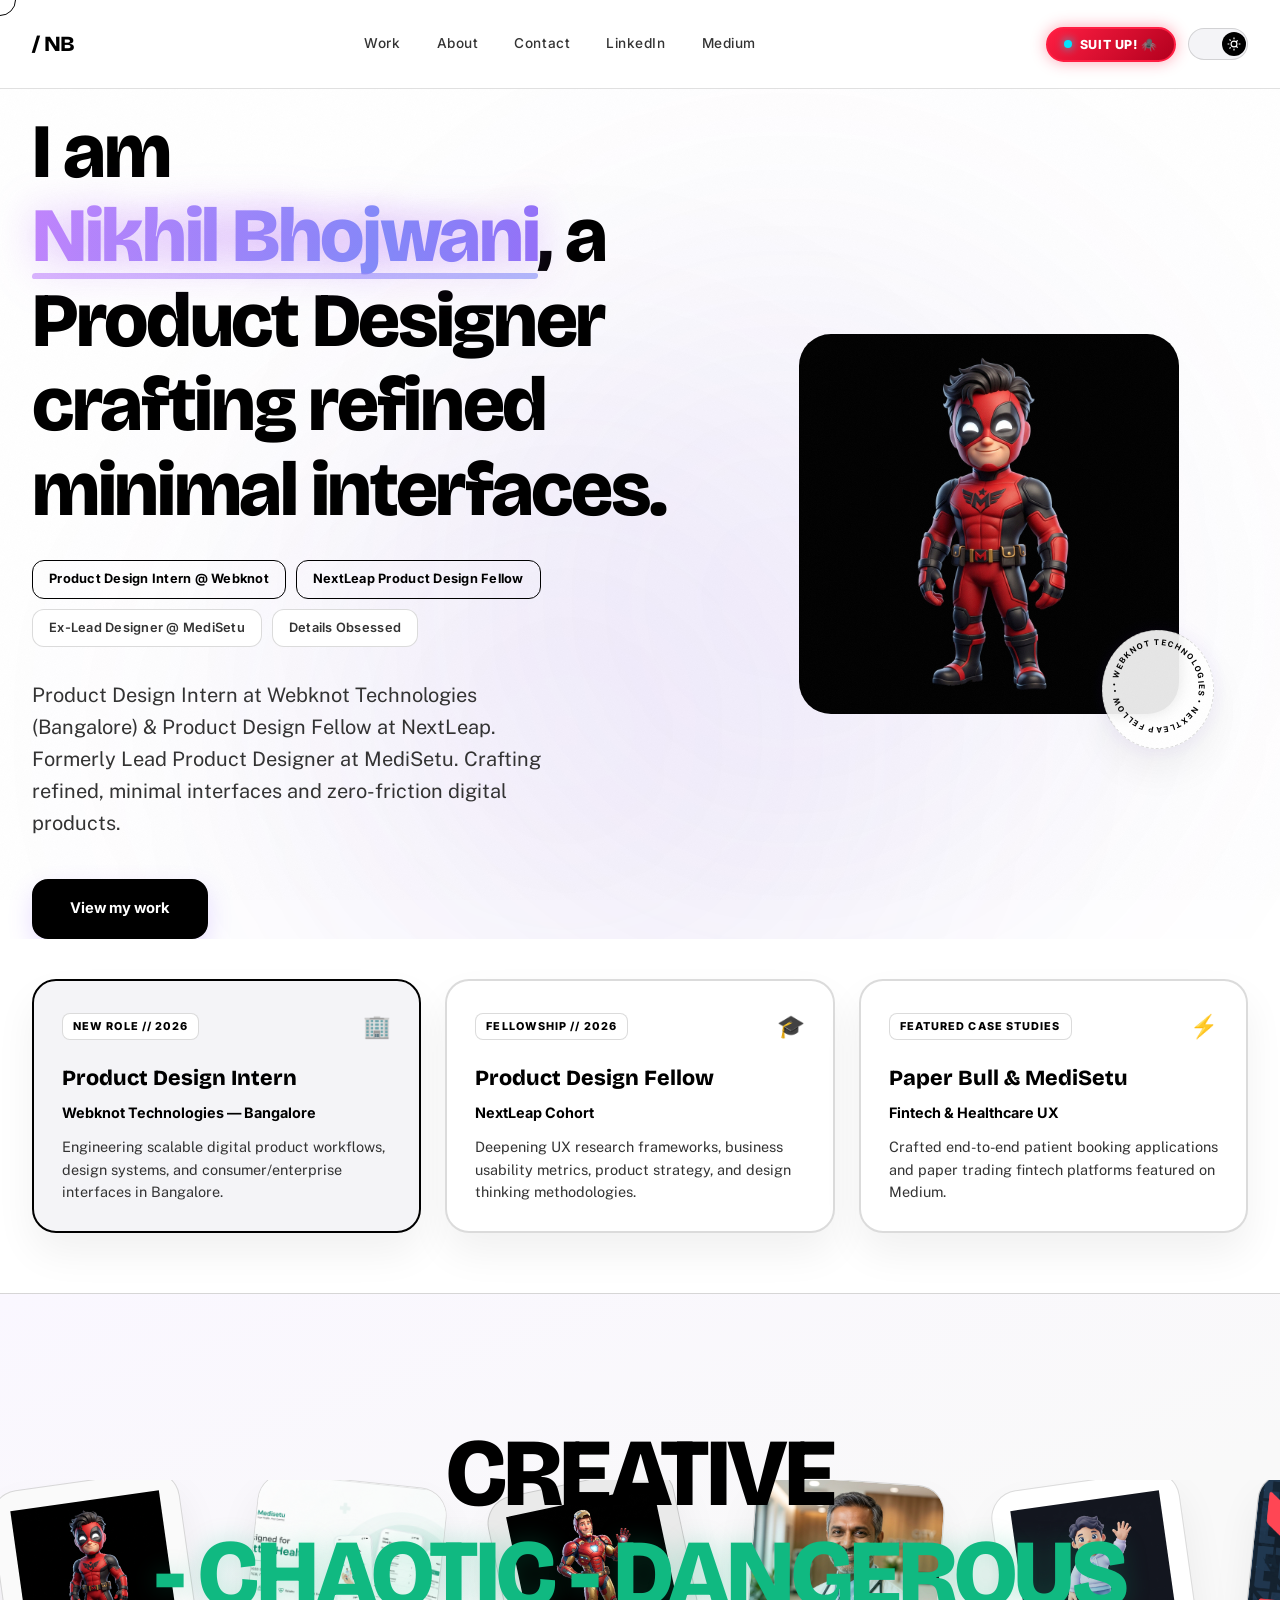
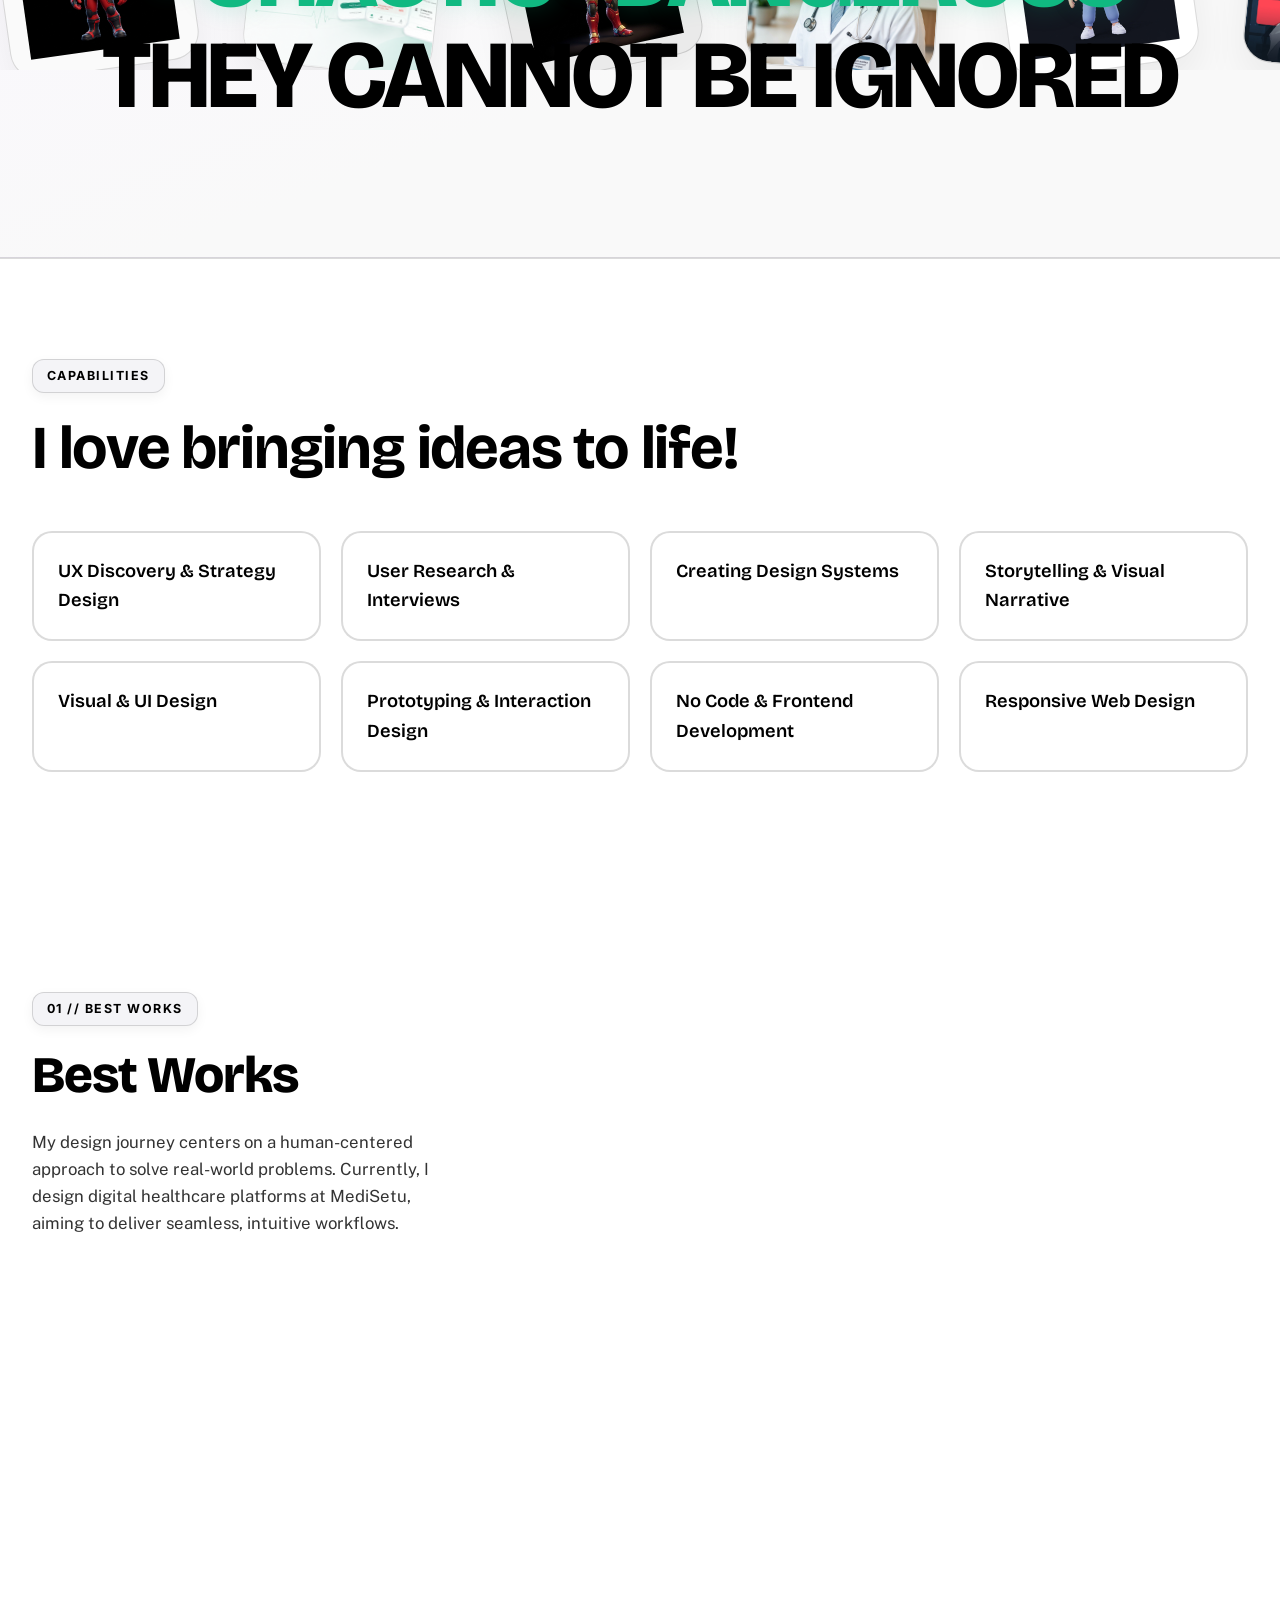
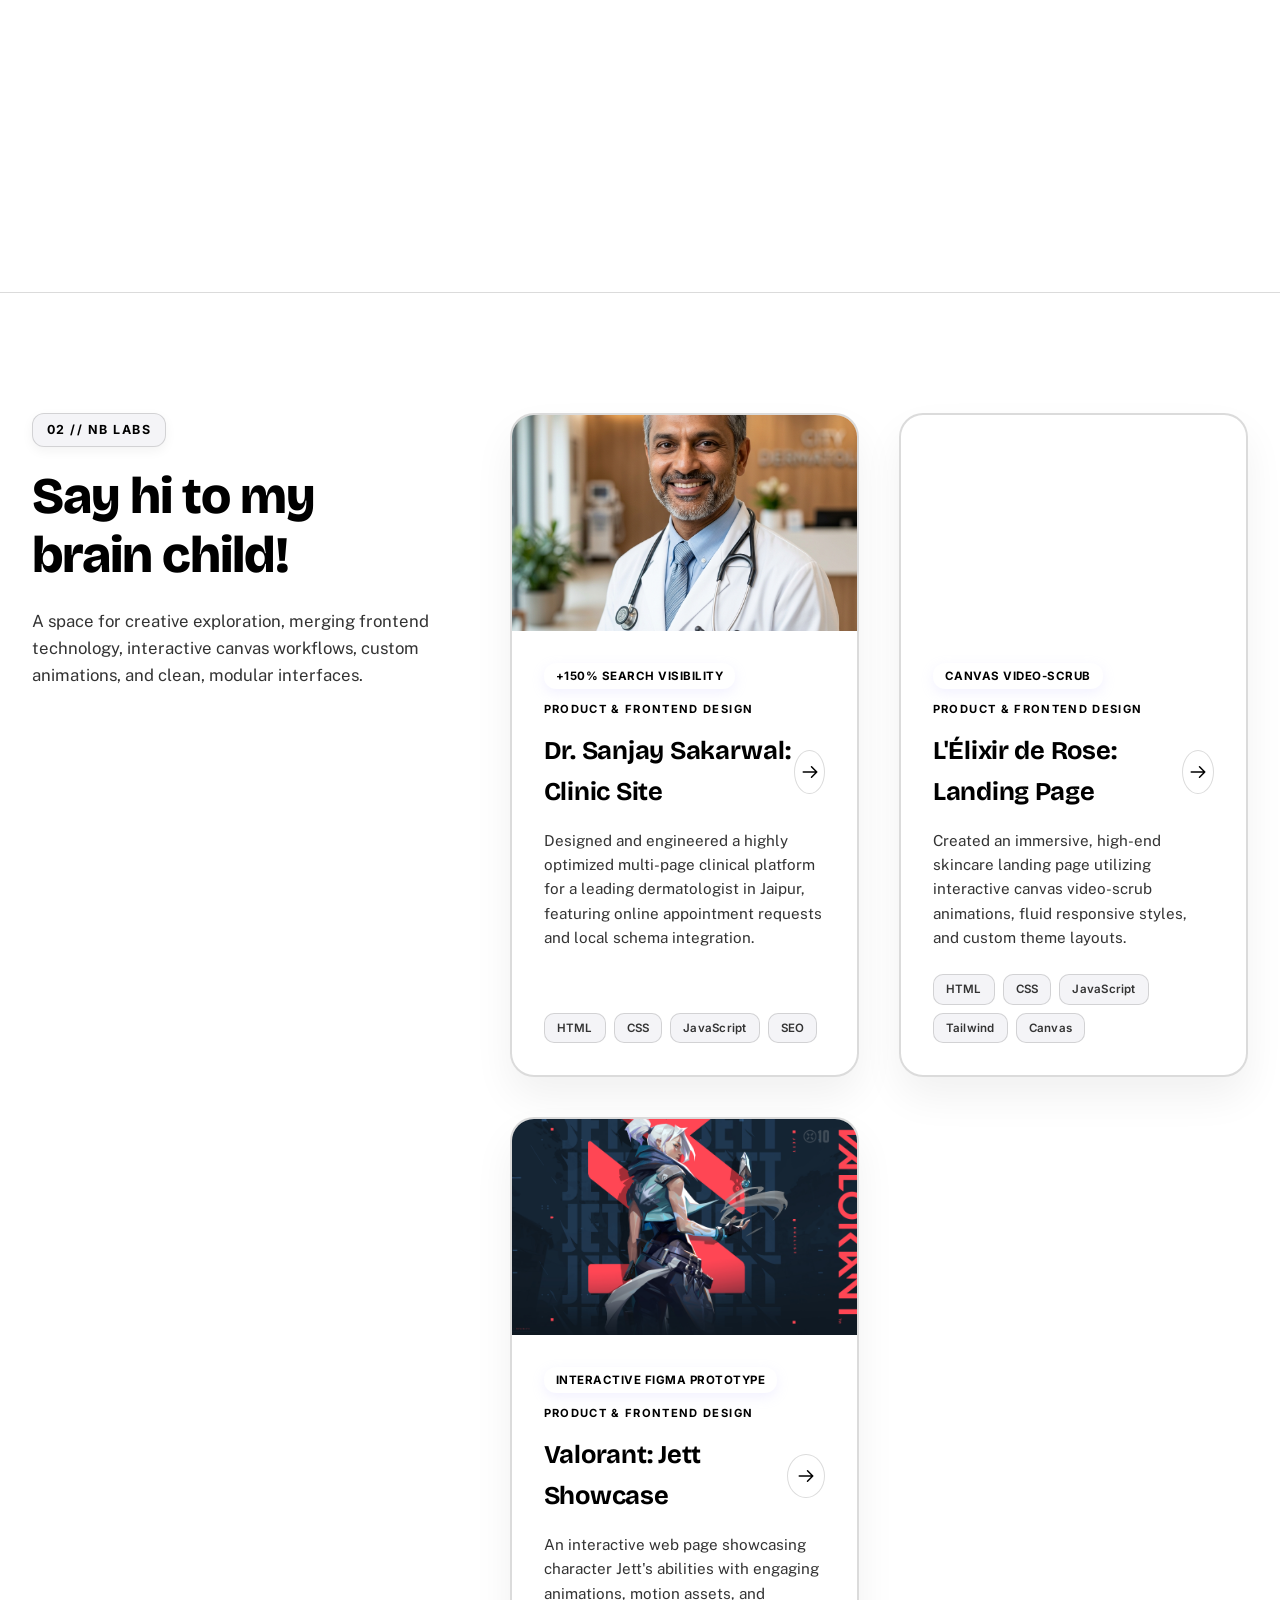
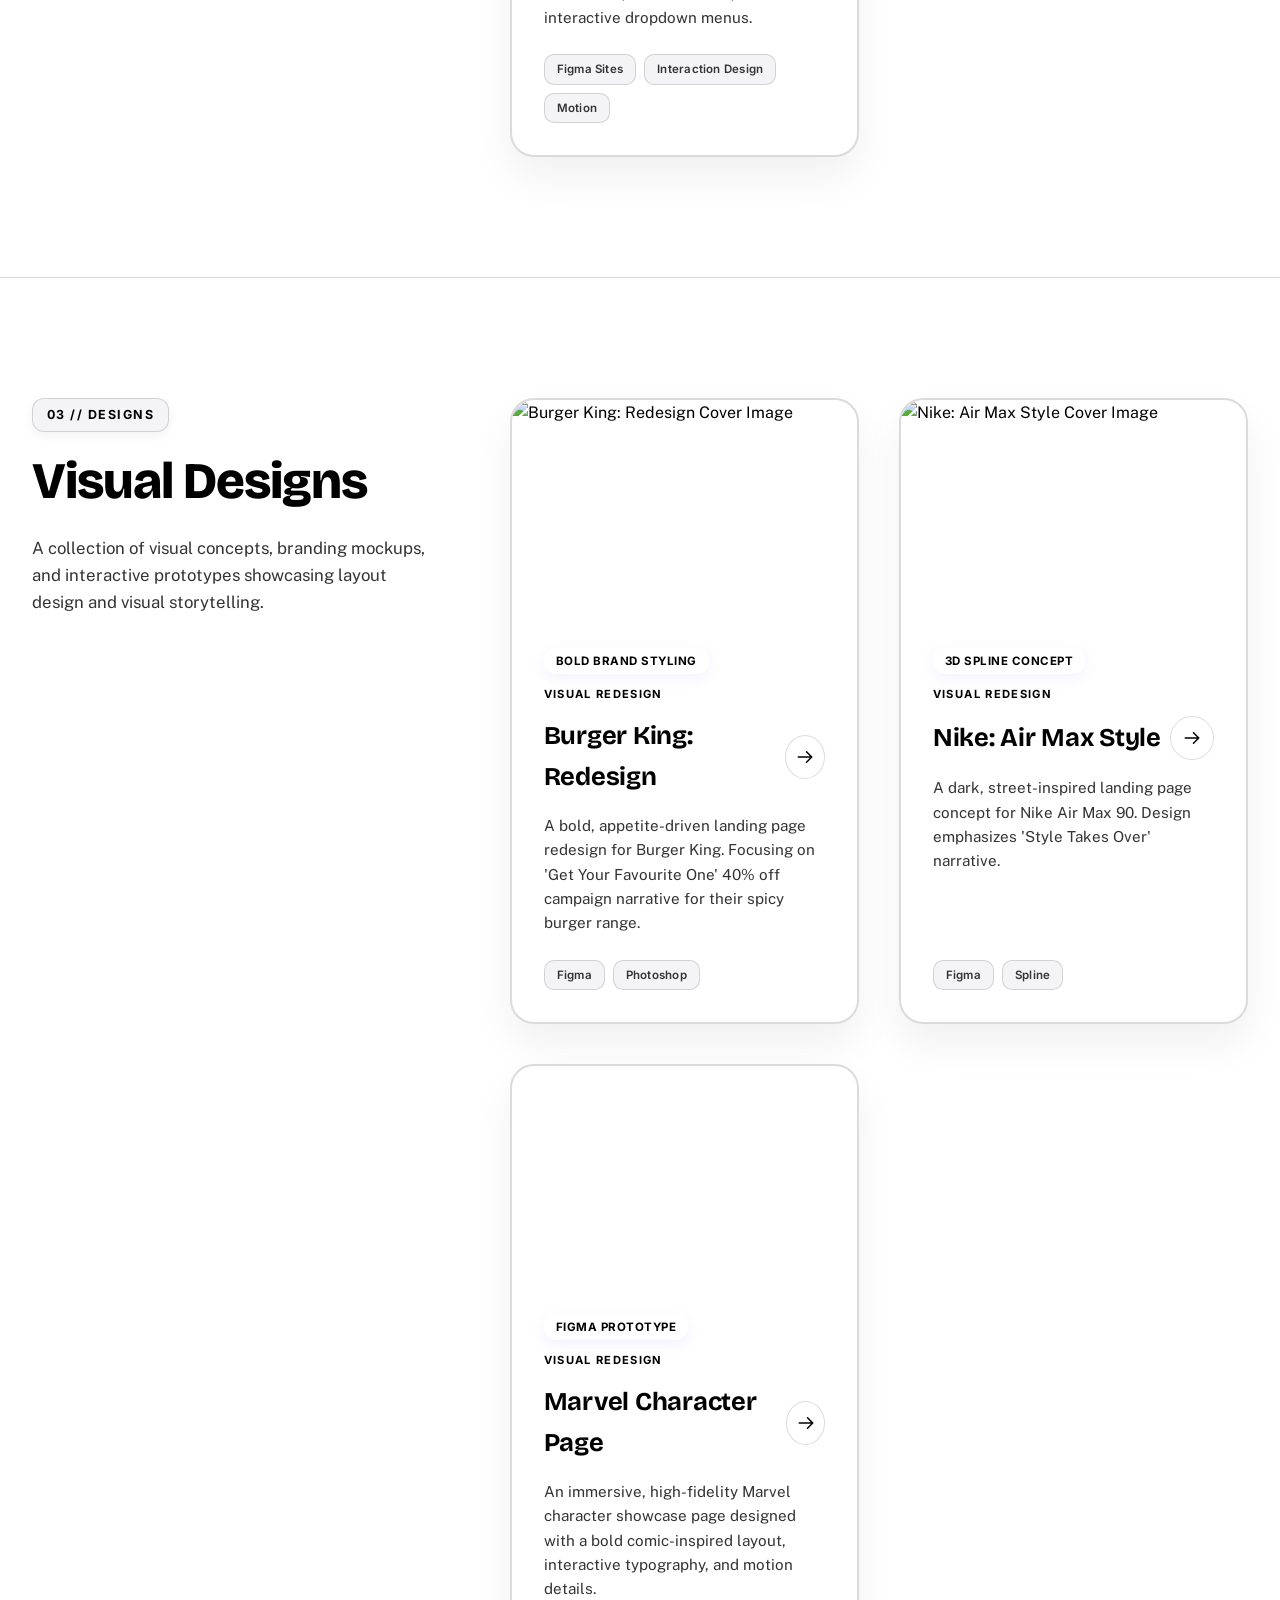
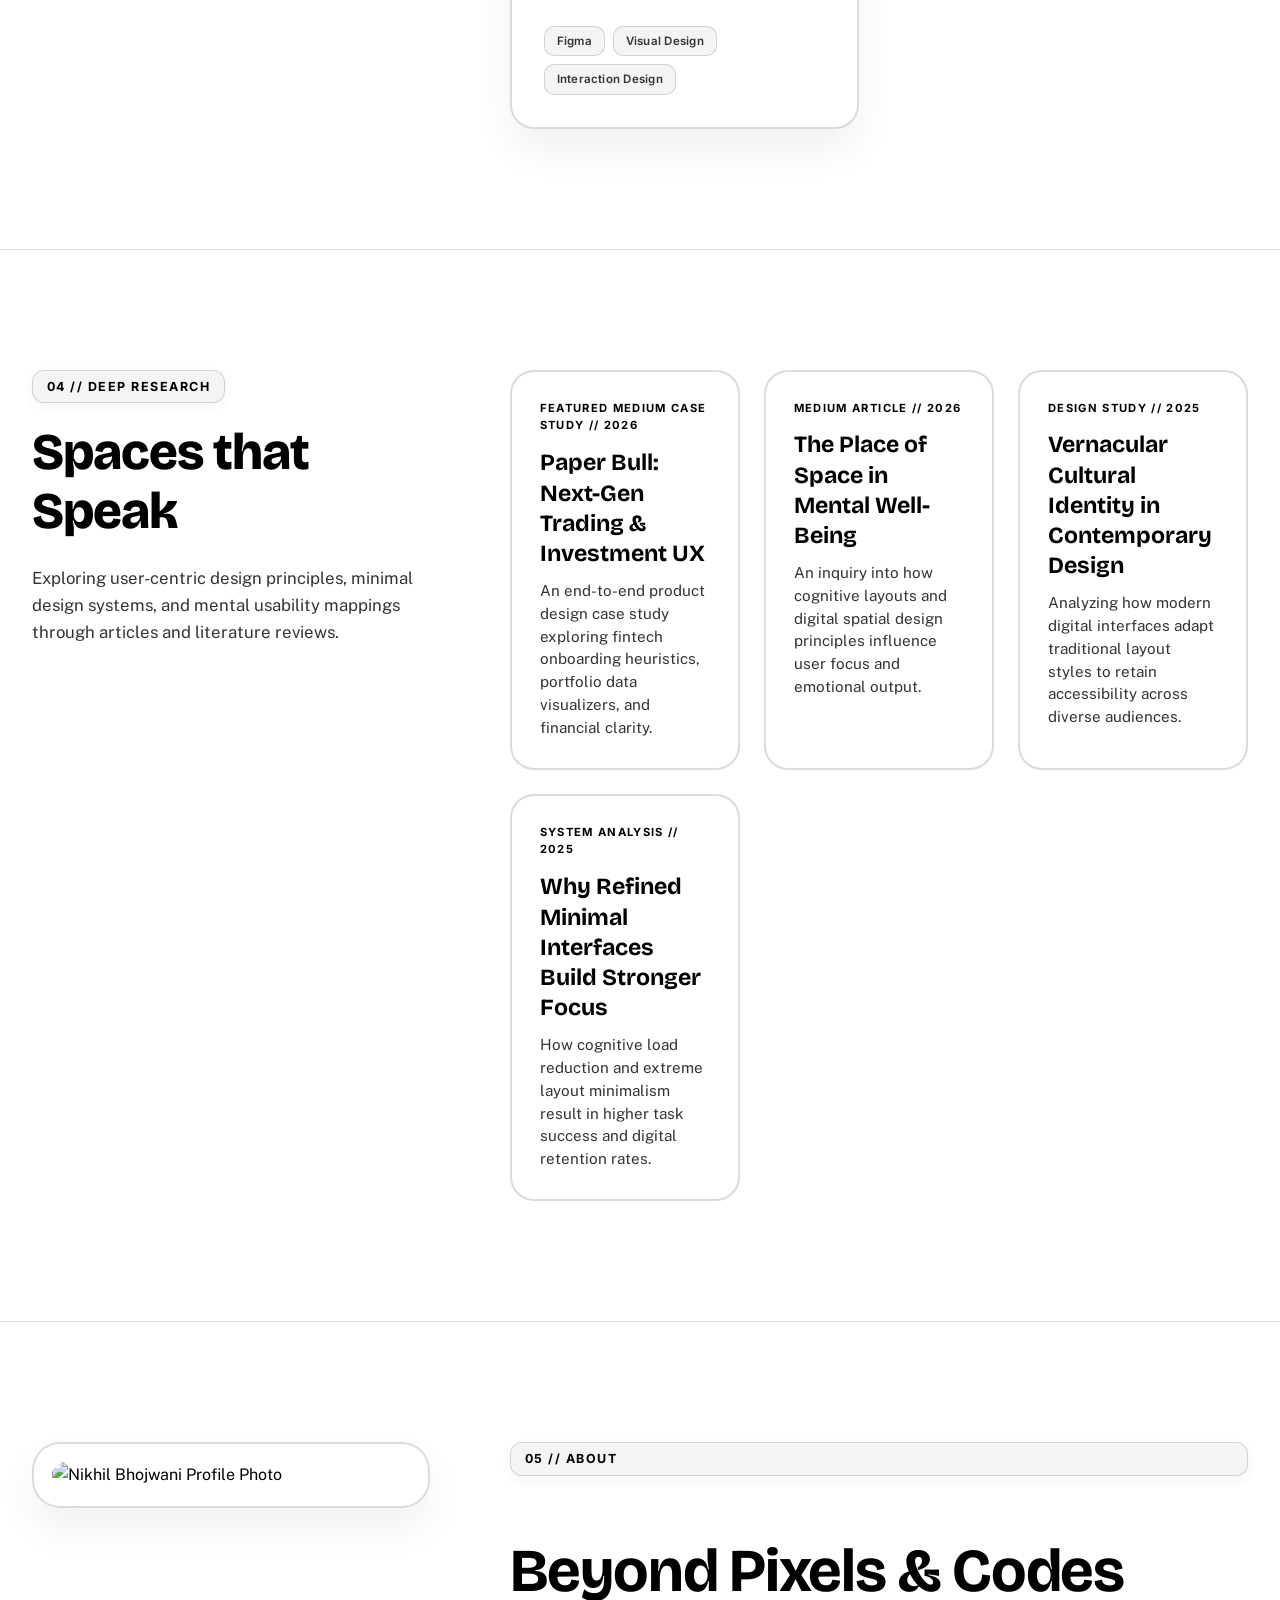
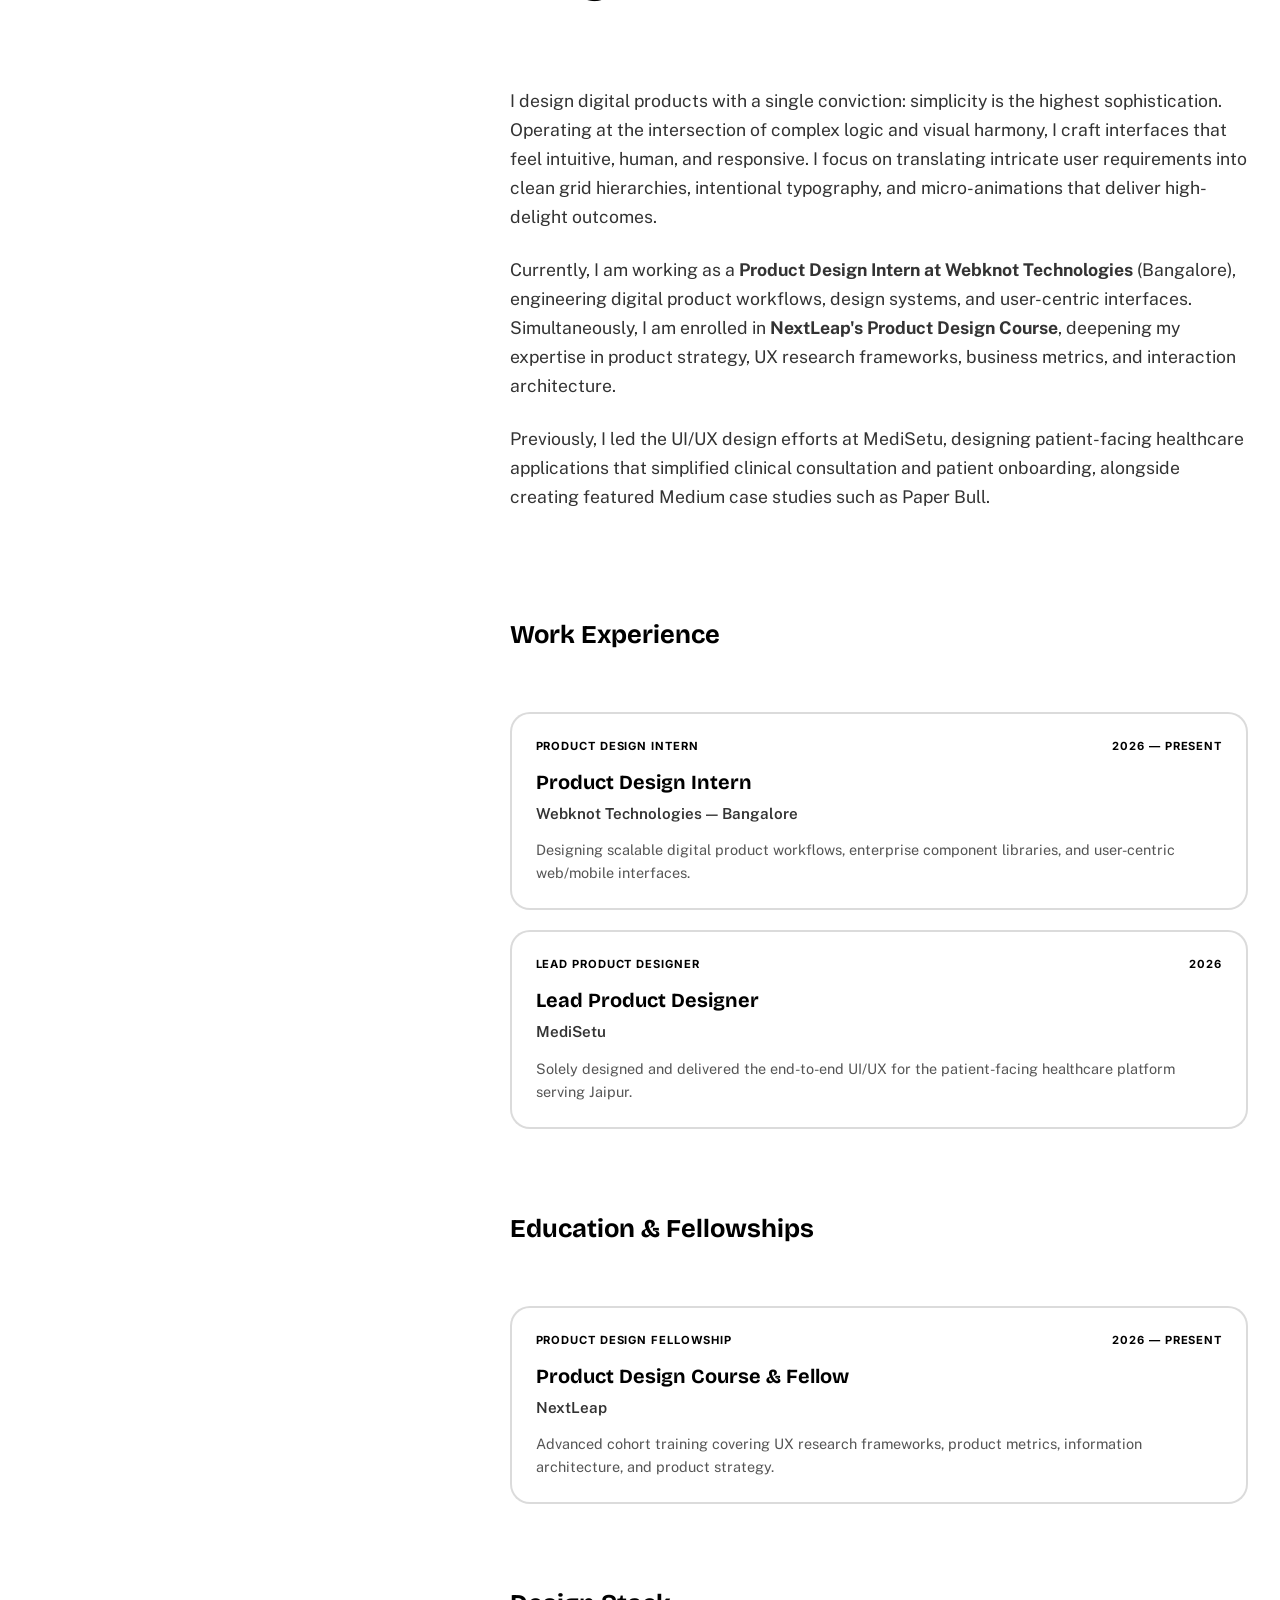
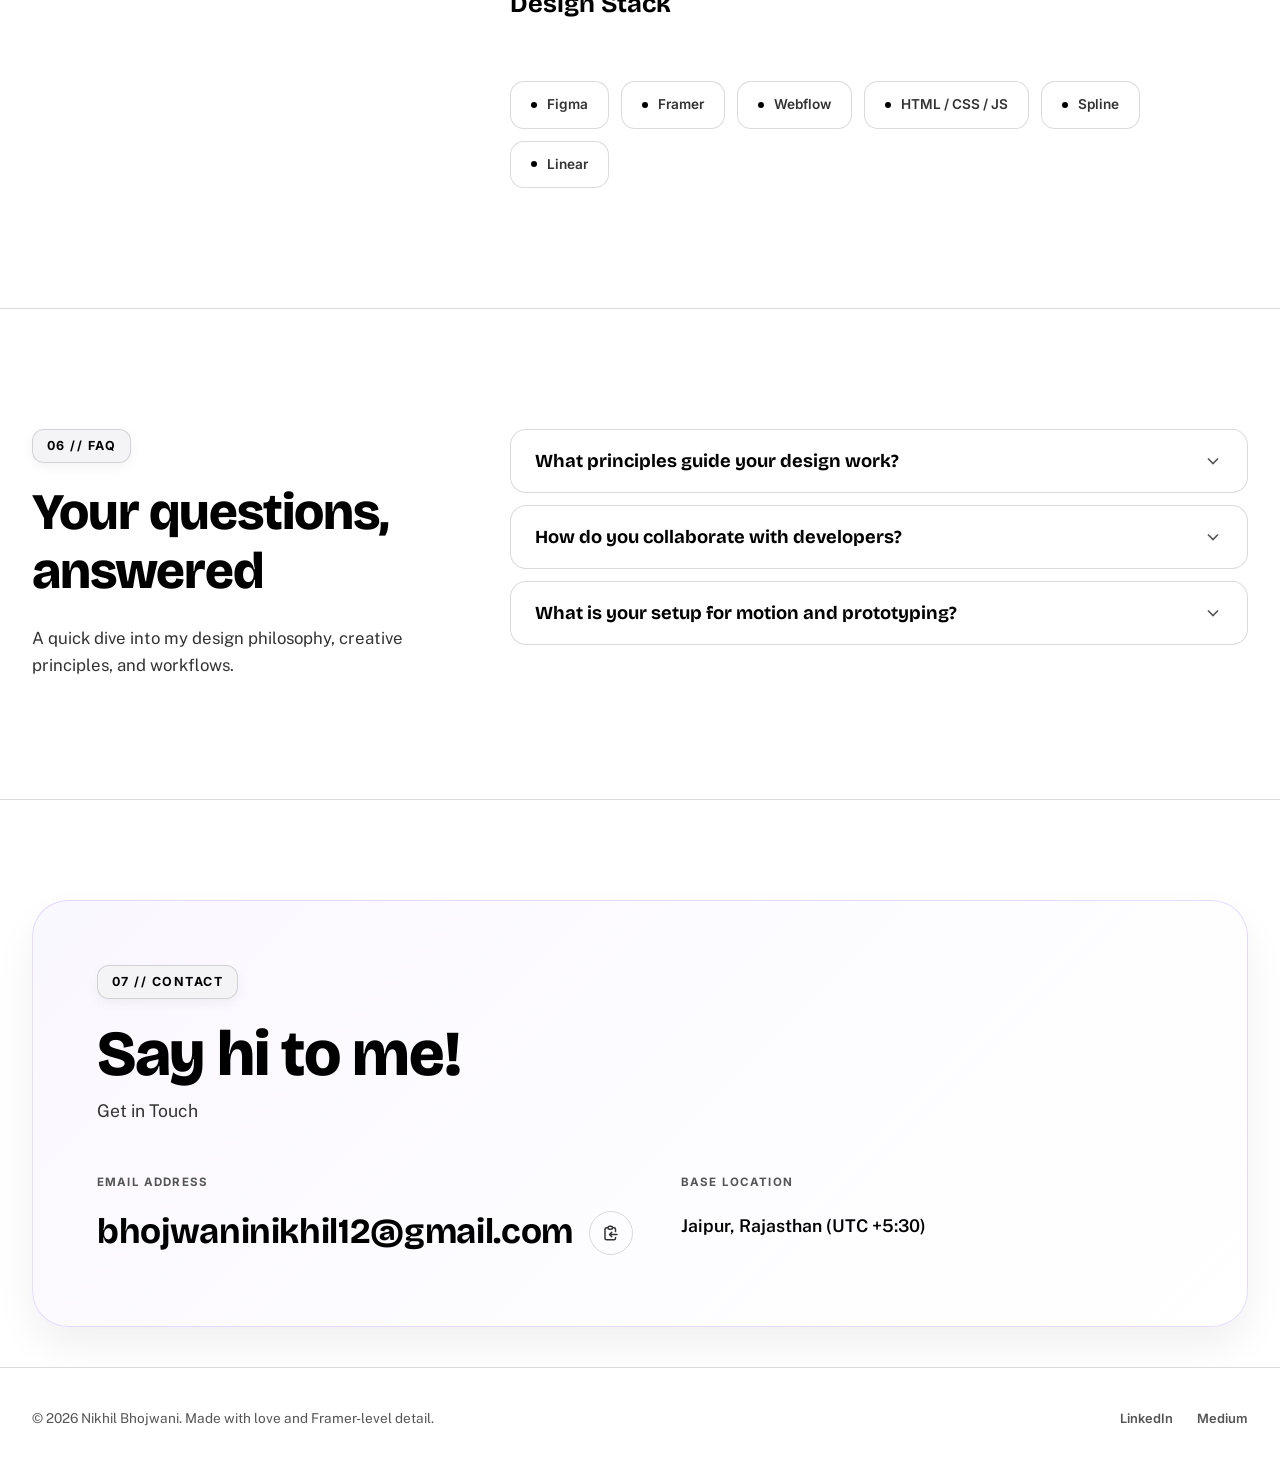
==== index.html @ 4326d442 "fix: Add inline onclick handlers and global functions openSpiderCinematic() and activateSpiderMode()" ====
<!DOCTYPE html>
<html lang="en" data-theme="light">
<head>
  <meta charset="UTF-8">
  <meta name="viewport" content="width=device-width, initial-scale=1.0">
  
  <!-- SEO Optimization -->
  <title>Nikhil Bhojwani — Product Designer</title>
  <meta name="description" content="Nikhil Bhojwani is a Product Designer crafting empathetic digital experiences with a focus on refined minimal interfaces. Currently designing clinical platforms.">
  <meta name="keywords" content="Nikhil Bhojwani, Product Designer, UI/UX Designer, Portfolio, Design Systems, Figma, Framer, Jaipur, India">
  <meta name="author" content="Nikhil Bhojwani">
  
  <!-- Open Graph / Social Meta -->
  <meta property="og:title" content="Nikhil Bhojwani — Product Designer">
  <meta property="og:description" content="Crafting empathetic digital experiences with a focus on refined minimal interfaces. Explore my product design work.">
  <meta property="og:type" content="website">
  
  <!-- Google Fonts (Bricolage Grotesque & Public Sans & Inter) -->
  <link rel="preconnect" href="https://fonts.googleapis.com">
  <link rel="preconnect" href="https://fonts.gstatic.com" crossorigin>
  <link href="https://fonts.googleapis.com/css2?family=Bricolage+Grotesque:opsz,wght@12..96,300..800&family=Public+Sans:ital,wght@0,300..900;1,300..900&family=Inter:wght@300..800&display=swap" rel="stylesheet">
  
  <!-- Stylesheets -->
  <link rel="stylesheet" href="index.css">
</head>
<body>

  <!-- Background Glow Accents -->
  <div class="ambient-glow ambient-glow-1"></div>
  <div class="ambient-glow ambient-glow-2"></div>
  <div class="cursor-gradient-glow"></div>

  <!-- Custom Trailing Cursor Rings -->
  <div class="custom-cursor"></div>
  <div class="custom-cursor-ring"></div>

  <!-- Floating Navigation Header -->
  <header class="site-header">
    <div class="container nav-container">
      <a href="#" class="logo">/ NB</a>
      
      <nav class="nav-menu" id="navMenu">
        <a href="#work-best" class="nav-link">Work</a>
        <a href="#about" class="nav-link">About</a>
        <a href="#contact" class="nav-link">Contact</a>
        <a href="https://linkedin.com/in/nikhil-bhojwani-3a5972327" target="_blank" rel="noopener" class="nav-link">LinkedIn</a>
        <a href="https://medium.com/@bhojwaninikhil12" target="_blank" rel="noopener" class="nav-link">Medium</a>
      </nav>
      
      <div style="display: flex; align-items: center; gap: 12px;">
        <!-- Spider-Man Dual Identity Mode Toggle Button -->
        <button class="spider-sense-btn" id="spiderSenseBtn" onclick="openSpiderCinematic();" aria-label="Toggle Spider-Man Identity Mode">
          <span class="spider-pulse-dot"></span>
          <span class="spider-btn-text">SUIT UP! 🕷️</span>
        </button>

        <button class="theme-toggle-track" id="themeToggle" aria-label="Toggle Light/Dark Theme">
          <div class="theme-toggle-knob">
            <!-- Moon Icon -->
            <svg class="knob-icon moon-icon" viewBox="0 0 24 24">
              <path d="M12 3c.132 0 .263 0 .393.007a7.5 7.5 0 0 0 7.92 12.446A9 9 0 1 1 12 3z"/>
            </svg>
            <!-- Sun Icon -->
            <svg class="knob-icon sun-icon" viewBox="0 0 24 24">
              <path d="M12 18a6 6 0 1 1 0-12 6 6 0 0 1 0 12zm0-2a4 4 0 1 0 0-8 4 4 0 0 0 0 8zM11 1h2v3h-2V1zm0 19h2v3h-2v-3zM3.515 4.929l1.414-1.414 2.121 2.121-1.414 1.414-2.121-2.121zm12.02 12.02l1.414-1.414 2.122 2.121-1.414 1.414-2.122-2.121zM1 11h3v2H1v-2zm19 0h3v2h-3v-2zM4.929 20.485l-1.414-1.414 2.121-2.121 1.414 1.414-2.121 2.121zm12.02-12.02l-1.414-1.414 2.121-2.121 1.414 1.414-2.121 2.121z"/>
            </svg>
          </div>
        </button>
        
        <button class="mobile-nav-toggle" id="mobileToggle" aria-label="Toggle mobile menu">
          <svg width="24" height="24" viewBox="0 0 24 24" fill="none" stroke="currentColor" stroke-width="2">
            <line x1="3" y1="12" x2="21" y2="12"></line>
            <line x1="3" y1="6" x2="21" y2="6"></line>
            <line x1="3" y1="18" x2="21" y2="18"></line>
          </svg>
        </button>
      </div>
    </div>
  </header>

  <!-- Hero Section -->
  <section class="hero">
    <div class="container hero-grid">
      <div class="hero-content reveal-on-load">
        <h1 class="hero-title">
          I am <span class="text-accent-glow">Nikhil Bhojwani</span>, a Product Designer crafting refined minimal interfaces.
        </h1>
        
        <!-- Animated / Stacked Tagline Badges -->
        <div class="hero-taglines">
          <span class="hero-badge badge-primary">Product Design Intern @ Webknot</span>
          <span class="hero-badge badge-primary">NextLeap Product Design Fellow</span>
          <span class="hero-badge">Ex-Lead Designer @ MediSetu</span>
          <span class="hero-badge">Details Obsessed</span>
        </div>

        <p class="hero-description reveal-fade" style="animation-delay: 0.5s;">Product Design Intern at Webknot Technologies (Bangalore) & Product Design Fellow at NextLeap. Formerly Lead Product Designer at MediSetu. Crafting refined, minimal interfaces and zero-friction digital products.</p>
        
        <div class="hero-ctas reveal-fade" style="animation-delay: 0.6s;">
          <a href="#work-best" class="btn btn-primary">View my work</a>
        </div>
      </div>
      
      <!-- Animated Cartoon Mascot Visual -->
      <div class="hero-visual reveal-fade" style="animation-delay: 0.3s;">
        <div class="mascot-container">
          <div class="speech-bubble">Namaste</div>
          <img class="hero-mascot-img mascot-smiling" src="assets/deadpool_smiling.png" alt="Deadpool Mascot Smiling">
          <img class="hero-mascot-img mascot-waving" src="assets/deadpool_waving.png" alt="Deadpool Mascot Waving">
          
          <!-- Infinite Spinning Text Seal Badge -->
          <div class="rotating-seal">
            <svg viewBox="0 0 100 100" width="110" height="110">
              <path id="circlePath" d="M 50, 50 m -37, 0 a 37,37 0 1,1 74,0 a 37,37 0 1,1 -74,0" fill="none" />
              <text font-size="7.2" font-weight="700" fill="var(--accent)" letter-spacing="1.1">
                <textPath href="#circlePath">
                  • WEBKNOT TECHNOLOGIES • NEXTLEAP FELLOW • PRODUCT DESIGNER •
                </textPath>
              </text>
            </svg>
          </div>
        </div>
      </div>
    </div>
  </section>

  <!-- Highlights & Achievements Bento Section -->
  <section class="achievements-section">
    <div class="container">
      <div class="achievements-grid">
        <div class="achievement-card achievement-card-highlight">
          <div class="achievement-header">
            <span class="achievement-tag">NEW ROLE // 2026</span>
            <span class="achievement-icon">🏢</span>
          </div>
          <h3 class="achievement-title">Product Design Intern</h3>
          <p class="achievement-company">Webknot Technologies — Bangalore</p>
          <p class="achievement-desc">Engineering scalable digital product workflows, design systems, and consumer/enterprise interfaces in Bangalore.</p>
        </div>
        <div class="achievement-card">
          <div class="achievement-header">
            <span class="achievement-tag">FELLOWSHIP // 2026</span>
            <span class="achievement-icon">🎓</span>
          </div>
          <h3 class="achievement-title">Product Design Fellow</h3>
          <p class="achievement-company">NextLeap Cohort</p>
          <p class="achievement-desc">Deepening UX research frameworks, business usability metrics, product strategy, and design thinking methodologies.</p>
        </div>
        <div class="achievement-card">
          <div class="achievement-header">
            <span class="achievement-tag">FEATURED CASE STUDIES</span>
            <span class="achievement-icon">⚡</span>
          </div>
          <h3 class="achievement-title">Paper Bull & MediSetu</h3>
          <p class="achievement-company">Fintech & Healthcare UX</p>
          <p class="achievement-desc">Crafted end-to-end patient booking applications and paper trading fintech platforms featured on Medium.</p>
        </div>
      </div>
    </div>
  </section>

  <!-- Behance NFT-Inspired Accent Section -->
  <section class="quote-accent-section">
    <div class="cards-marquee-container">
      <div class="cards-marquee-track">
        <!-- Set 1 -->
        <!-- Deadpool (Character) -->
        <div class="marquee-card card-tilt-left">
          <div class="card-speech-bubble">Hola!</div>
          <img src="assets/deadpool_smiling.png" class="default-img" alt="Deadpool">
          <img src="assets/deadpool_waving.png" class="waving-img" alt="Deadpool Waving">
        </div>
        <!-- MediSetu Patient App (Work) -->
        <a href="https://medium.com/@bhojwaninikhil12" target="_blank" rel="noopener" class="marquee-card card-tilt-right">
          <div class="card-speech-bubble">MediSetu App</div>
          <img src="assets/medisetu_cover.png" class="default-img work-img" alt="MediSetu">
          <img src="assets/medisetu_cover.png" class="waving-img work-img" alt="MediSetu">
        </a>
        <!-- Ironman (Character) -->
        <div class="marquee-card card-tilt-left-steep">
          <div class="card-speech-bubble">Bonjour!</div>
          <img src="assets/ironman_smiling.png" class="default-img" alt="Ironman">
          <img src="assets/ironman_waving.png" class="waving-img" alt="Ironman Waving">
        </div>
        <!-- Clinic Platform (Work) -->
        <a href="https://doctor-pi-seven.vercel.app/" target="_blank" rel="noopener" class="marquee-card card-tilt-right-shallow">
          <div class="card-speech-bubble">Clinic Site</div>
          <img src="assets/doctor_sanjay.png" class="default-img work-img" alt="Dr. Sanjay">
          <img src="assets/doctor_sanjay.png" class="waving-img work-img" alt="Dr. Sanjay">
        </a>
        <!-- Cartoon Designer (Character) -->
        <div class="marquee-card card-tilt-left">
          <div class="card-speech-bubble">Namaste!</div>
          <img src="assets/cartoon_designer_mascot.png" class="default-img" alt="Designer Mascot">
          <img src="assets/cartoon_designer_waving.png" class="waving-img" alt="Designer Waving">
        </div>
        <!-- Valorant Showcase (Work) -->
        <a href="https://wages-buy-44199642.figma.site/" target="_blank" rel="noopener" class="marquee-card card-tilt-right">
          <div class="card-speech-bubble">Valorant Showcase</div>
          <img src="assets/valorant_cover.jpg" class="default-img work-img" alt="Valorant">
          <img src="assets/valorant_cover.jpg" class="waving-img work-img" alt="Valorant">
        </a>

        <!-- Set 2 -->
        <!-- Deadpool (Character) -->
        <div class="marquee-card card-tilt-left">
          <div class="card-speech-bubble">Ciao!</div>
          <img src="assets/deadpool_smiling.png" class="default-img" alt="Deadpool">
          <img src="assets/deadpool_waving.png" class="waving-img" alt="Deadpool Waving">
        </div>
        <!-- MediSetu Patient App (Work) -->
        <a href="https://medium.com/@bhojwaninikhil12" target="_blank" rel="noopener" class="marquee-card card-tilt-right">
          <div class="card-speech-bubble">MediSetu App</div>
          <img src="assets/medisetu_cover.png" class="default-img work-img" alt="MediSetu">
          <img src="assets/medisetu_cover.png" class="waving-img work-img" alt="MediSetu">
        </a>
        <!-- Ironman (Character) -->
        <div class="marquee-card card-tilt-left-steep">
          <div class="card-speech-bubble">Konnichiwa!</div>
          <img src="assets/ironman_smiling.png" class="default-img" alt="Ironman">
          <img src="assets/ironman_waving.png" class="waving-img" alt="Ironman Waving">
        </div>
        <!-- Clinic Platform (Work) -->
        <a href="https://doctor-pi-seven.vercel.app/" target="_blank" rel="noopener" class="marquee-card card-tilt-right-shallow">
          <div class="card-speech-bubble">Clinic Site</div>
          <img src="assets/doctor_sanjay.png" class="default-img work-img" alt="Dr. Sanjay">
          <img src="assets/doctor_sanjay.png" class="waving-img work-img" alt="Dr. Sanjay">
        </a>
        <!-- Cartoon Designer (Character) -->
        <div class="marquee-card card-tilt-left">
          <div class="card-speech-bubble">Hallo!</div>
          <img src="assets/cartoon_designer_mascot.png" class="default-img" alt="Designer Mascot">
          <img src="assets/cartoon_designer_waving.png" class="waving-img" alt="Designer Waving">
        </div>
        <!-- Valorant Showcase (Work) -->
        <a href="https://wages-buy-44199642.figma.site/" target="_blank" rel="noopener" class="marquee-card card-tilt-right">
          <div class="card-speech-bubble">Valorant Showcase</div>
          <img src="assets/valorant_cover.jpg" class="default-img work-img" alt="Valorant">
          <img src="assets/valorant_cover.jpg" class="waving-img work-img" alt="Valorant">
        </a>

        <!-- Set 3 -->
        <!-- Deadpool (Character) -->
        <div class="marquee-card card-tilt-left">
          <div class="card-speech-bubble">Hola!</div>
          <img src="assets/deadpool_smiling.png" class="default-img" alt="Deadpool">
          <img src="assets/deadpool_waving.png" class="waving-img" alt="Deadpool Waving">
        </div>
        <!-- MediSetu Patient App (Work) -->
        <a href="https://medium.com/@bhojwaninikhil12" target="_blank" rel="noopener" class="marquee-card card-tilt-right">
          <div class="card-speech-bubble">MediSetu App</div>
          <img src="assets/medisetu_cover.png" class="default-img work-img" alt="MediSetu">
          <img src="assets/medisetu_cover.png" class="waving-img work-img" alt="MediSetu">
        </a>
        <!-- Ironman (Character) -->
        <div class="marquee-card card-tilt-left-steep">
          <div class="card-speech-bubble">Hey!</div>
          <img src="assets/ironman_smiling.png" class="default-img" alt="Ironman">
          <img src="assets/ironman_waving.png" class="waving-img" alt="Ironman Waving">
        </div>
        <!-- Clinic Platform (Work) -->
        <a href="https://doctor-pi-seven.vercel.app/" target="_blank" rel="noopener" class="marquee-card card-tilt-right-shallow">
          <div class="card-speech-bubble">Clinic Site</div>
          <img src="assets/doctor_sanjay.png" class="default-img work-img" alt="Dr. Sanjay">
          <img src="assets/doctor_sanjay.png" class="waving-img work-img" alt="Dr. Sanjay">
        </a>
        <!-- Cartoon Designer (Character) -->
        <div class="marquee-card card-tilt-left">
          <div class="card-speech-bubble">Namaste!</div>
          <img src="assets/cartoon_designer_mascot.png" class="default-img" alt="Designer Mascot">
          <img src="assets/cartoon_designer_waving.png" class="waving-img" alt="Designer Waving">
        </div>
        <!-- Valorant Showcase (Work) -->
        <a href="https://wages-buy-44199642.figma.site/" target="_blank" rel="noopener" class="marquee-card card-tilt-right">
          <div class="card-speech-bubble">Valorant Showcase</div>
          <img src="assets/valorant_cover.jpg" class="default-img work-img" alt="Valorant">
          <img src="assets/valorant_cover.jpg" class="waving-img work-img" alt="Valorant">
        </a>
      </div>
    </div>
    <div class="quote-text-container">
      <h2 class="quote-line black-text">CREATIVE</h2>
      <h2 class="quote-line green-text">- CHAOTIC - DANGEROUS</h2>
      <h2 class="quote-line black-text">THEY CANNOT BE IGNORED</h2>
    </div>
  </section>

  <!-- Capabilities / Design Stack Section -->
  <section class="section-padding capabilities-section" style="border-top: 1px solid var(--border)">
    <div class="container">
      <span class="section-label">Capabilities</span>
      <h2 class="section-title-large">I love bringing ideas to life!</h2>
      <div class="capabilities-grid">
        <div class="capability-item">UX Discovery & Strategy Design</div>
        <div class="capability-item">User Research & Interviews</div>
        <div class="capability-item">Creating Design Systems</div>
        <div class="capability-item">Storytelling & Visual Narrative</div>
        <div class="capability-item">Visual & UI Design</div>
        <div class="capability-item">Prototyping & Interaction Design</div>
        <div class="capability-item">No Code & Frontend Development</div>
        <div class="capability-item">Responsive Web Design</div>
      </div>
    </div>
  </section>

  <!-- Work Section 1: Best Works (Split Layout) -->
  <section class="split-section" id="work-best">
    <div class="container split-container">
      <!-- Left Sidebar (Sticky) -->
      <div class="split-sidebar">
        <span class="section-label">01 // Best Works</span>
        <h2 class="split-sidebar-title">Best Works</h2>
        <p class="split-sidebar-desc">My design journey centers on a human-centered approach to solve real-world problems. Currently, I design digital healthcare platforms at MediSetu, aiming to deliver seamless, intuitive workflows.</p>
      </div>
      <!-- Right Content (Scrollable Grid) -->
      <div class="split-content" id="bestWorksGrid">
        <!-- Rendered dynamically via app.js -->
      </div>
    </div>
  </section>

  <!-- Work Section 2: Labs / Creative Projects (Split Layout) -->
  <section class="split-section" id="work-labs" style="border-top: 1px solid var(--border)">
    <div class="container split-container">
      <!-- Left Sidebar (Sticky) -->
      <div class="split-sidebar">
        <span class="section-label">02 // NB Labs</span>
        <h2 class="split-sidebar-title">Say hi to my brain child!</h2>
        <p class="split-sidebar-desc">A space for creative exploration, merging frontend technology, interactive canvas workflows, custom animations, and clean, modular interfaces.</p>
      </div>
      <!-- Right Content (Scrollable Grid) -->
      <div class="split-content" id="labsGrid">
        <!-- Rendered dynamically via app.js -->
      </div>
    </div>
  </section>

  <!-- Work Section 3: Visual Designs (Split Layout) -->
  <section class="split-section" id="work-designs" style="border-top: 1px solid var(--border)">
    <div class="container split-container">
      <!-- Left Sidebar (Sticky) -->
      <div class="split-sidebar">
        <span class="section-label">03 // Designs</span>
        <h2 class="split-sidebar-title">Visual Designs</h2>
        <p class="split-sidebar-desc">A collection of visual concepts, branding mockups, and interactive prototypes showcasing layout design and visual storytelling.</p>
      </div>
      <!-- Right Content (Scrollable Grid) -->
      <div class="split-content" id="actionGrid">
        <!-- Rendered dynamically via app.js -->
      </div>
    </div>
  </section>

  <!-- Work Section 4: Deep Research & Thought Dives (Split Layout) -->
  <section class="split-section" id="work-research" style="border-top: 1px solid var(--border)">
    <div class="container split-container">
      <!-- Left Sidebar (Sticky) -->
      <div class="split-sidebar">
        <span class="section-label">04 // Deep Research</span>
        <h2 class="split-sidebar-title">Spaces that Speak</h2>
        <p class="split-sidebar-desc">Exploring user-centric design principles, minimal design systems, and mental usability mappings through articles and literature reviews.</p>
      </div>
      <!-- Right Content (Scrollable List) -->
      <div class="split-content-flow">
        <div class="research-list">
          <a href="https://medium.com/@bhojwaninikhil12" target="_blank" rel="noopener" class="research-card">
            <span class="research-meta">FEATURED MEDIUM CASE STUDY // 2026</span>
            <h3 class="research-card-title">Paper Bull: Next-Gen Trading & Investment UX</h3>
            <p class="research-card-desc">An end-to-end product design case study exploring fintech onboarding heuristics, portfolio data visualizers, and financial clarity.</p>
          </a>
          <a href="https://medium.com/@bhojwaninikhil12" target="_blank" rel="noopener" class="research-card">
            <span class="research-meta">MEDIUM ARTICLE // 2026</span>
            <h3 class="research-card-title">The Place of Space in Mental Well-Being</h3>
            <p class="research-card-desc">An inquiry into how cognitive layouts and digital spatial design principles influence user focus and emotional output.</p>
          </a>
          <a href="https://medium.com/@bhojwaninikhil12" target="_blank" rel="noopener" class="research-card">
            <span class="research-meta">DESIGN STUDY // 2025</span>
            <h3 class="research-card-title">Vernacular Cultural Identity in Contemporary Design</h3>
            <p class="research-card-desc">Analyzing how modern digital interfaces adapt traditional layout styles to retain accessibility across diverse audiences.</p>
          </a>
          <a href="https://medium.com/@bhojwaninikhil12" target="_blank" rel="noopener" class="research-card">
            <span class="research-meta">SYSTEM ANALYSIS // 2025</span>
            <h3 class="research-card-title">Why Refined Minimal Interfaces Build Stronger Focus</h3>
            <p class="research-card-desc">How cognitive load reduction and extreme layout minimalism result in higher task success and digital retention rates.</p>
          </a>
        </div>
      </div>
    </div>
  </section>



  <!-- About Section (Split Layout) -->
  <section class="split-section" id="about" style="border-top: 1px solid var(--border)">
    <div class="container split-container">
      <!-- Left Sidebar (Sticky Profile Photo) -->
      <div class="split-sidebar">
        <div class="about-photo-wrapper" id="aboutPhotoWrapper">
          <img class="about-photo photo-peter" src="https://nikhil-bhojwani-portfolio-1067926082825.asia-southeast1.run.app/assets/regenerated_image_1778444778856-AO2qKUTk.jpg" alt="Nikhil Bhojwani Profile Photo">
          <div class="about-spiderman-mask" id="spidermanMask">
            <svg viewBox="0 0 200 240" class="spiderman-svg-mask">
              <path d="M100 10 C 150 10, 185 50, 185 110 C 185 175, 145 225, 100 230 C 55 225, 15 175, 15 110 C 15 50, 50 10, 100 10 Z" fill="#e61c24" stroke="#0f0f15" stroke-width="6"/>
              <path d="M100 10 L100 230 M15 110 L185 110 M38 45 L162 175 M162 45 L38 175" stroke="#000000" stroke-width="2.5" opacity="0.65"/>
              <path d="M100 60 C125 70, 125 95, 100 105 C75 95, 75 70, 100 60 Z" fill="none" stroke="#000000" stroke-width="2" opacity="0.6"/>
              <path d="M100 35 C140 50, 140 120, 100 140 C60 120, 60 50, 100 35 Z" fill="none" stroke="#000000" stroke-width="2" opacity="0.6"/>
              <path d="M100 15 C160 30, 160 150, 100 175 C40 150, 40 30, 100 15 Z" fill="none" stroke="#000000" stroke-width="2" opacity="0.6"/>
              <path d="M35 90 C50 65, 85 70, 92 98 C80 115, 45 125, 35 90 Z" fill="#0c0c12" stroke="#000000" stroke-width="4"/>
              <path d="M42 92 C53 72, 80 77, 86 97 C76 110, 48 118, 42 92 Z" fill="#ffffff"/>
              <path d="M165 90 C150 65, 115 70, 108 98 C120 115, 155 125, 165 90 Z" fill="#0c0c12" stroke="#000000" stroke-width="4"/>
              <path d="M158 92 C147 72, 120 77, 114 97 C124 110, 152 118, 158 92 Z" fill="#ffffff"/>
            </svg>
            <div class="spiderman-mask-badge">FRIENDLY NEIGHBORHOOD DESIGNER</div>
          </div>
        </div>
      </div>
      <!-- Right Column: Personal Narrative -->
      <div class="split-content-flow">
        <span class="section-label">05 // About</span>
        <h2 class="section-title-large" style="margin-top: 8px;">Beyond Pixels & Codes</h2>
        <div class="about-narrative-wrapper">
          <p>I design digital products with a single conviction: simplicity is the highest sophistication. Operating at the intersection of complex logic and visual harmony, I craft interfaces that feel intuitive, human, and responsive. I focus on translating intricate user requirements into clean grid hierarchies, intentional typography, and micro-animations that deliver high-delight outcomes.</p>
          <p>Currently, I am working as a <strong>Product Design Intern at Webknot Technologies</strong> (Bangalore), engineering digital product workflows, design systems, and user-centric interfaces. Simultaneously, I am enrolled in <strong>NextLeap's Product Design Course</strong>, deepening my expertise in product strategy, UX research frameworks, business metrics, and interaction architecture.</p>
          <p>Previously, I led the UI/UX design efforts at MediSetu, designing patient-facing healthcare applications that simplified clinical consultation and patient onboarding, alongside creating featured Medium case studies such as Paper Bull.</p>
        </div>
        
        <h3 class="timeline-section-title" style="margin-top: 48px;">Work Experience</h3>
        <div class="timeline">
          <div class="timeline-item">
            <div class="timeline-meta">
              <span>PRODUCT DESIGN INTERN</span>
              <span>2026 — PRESENT</span>
            </div>
            <h4 class="timeline-title">Product Design Intern</h4>
            <div class="timeline-subtitle">Webknot Technologies — Bangalore</div>
            <p class="timeline-desc">Designing scalable digital product workflows, enterprise component libraries, and user-centric web/mobile interfaces.</p>
          </div>
          <div class="timeline-item">
            <div class="timeline-meta">
              <span>LEAD PRODUCT DESIGNER</span>
              <span>2026</span>
            </div>
            <h4 class="timeline-title">Lead Product Designer</h4>
            <div class="timeline-subtitle">MediSetu</div>
            <p class="timeline-desc">Solely designed and delivered the end-to-end UI/UX for the patient-facing healthcare platform serving Jaipur.</p>
          </div>
        </div>

        <h3 class="timeline-section-title" style="margin-top: 48px;">Education & Fellowships</h3>
        <div class="timeline">
          <div class="timeline-item">
            <div class="timeline-meta">
              <span>PRODUCT DESIGN FELLOWSHIP</span>
              <span>2026 — PRESENT</span>
            </div>
            <h4 class="timeline-title">Product Design Course & Fellow</h4>
            <div class="timeline-subtitle">NextLeap</div>
            <p class="timeline-desc">Advanced cohort training covering UX research frameworks, product metrics, information architecture, and product strategy.</p>
          </div>
        </div>

        <h3 class="timeline-section-title" style="margin-top: 48px;">Design Stack</h3>
        <div class="stack-grid">
          <div class="stack-card"><div class="stack-dot"></div>Figma</div>
          <div class="stack-card"><div class="stack-dot"></div>Framer</div>
          <div class="stack-card"><div class="stack-dot"></div>Webflow</div>
          <div class="stack-card"><div class="stack-dot"></div>HTML / CSS / JS</div>
          <div class="stack-card"><div class="stack-dot"></div>Spline</div>
          <div class="stack-card"><div class="stack-dot"></div>Linear</div>
        </div>
      </div>
    </div>
  </section>

  <!-- FAQ Section (Split Layout) -->
  <section class="split-section" id="faq" style="border-top: 1px solid var(--border)">
    <div class="container split-container">
      <!-- Left Sidebar (Sticky) -->
      <div class="split-sidebar">
        <span class="section-label">06 // FAQ</span>
        <h2 class="split-sidebar-title">Your questions, answered</h2>
        <p class="split-sidebar-desc">A quick dive into my design philosophy, creative principles, and workflows.</p>
      </div>
      <!-- Right Column: Accordions -->
      <div class="split-content-flow">
        <div class="faq-accordion">
          <div class="faq-item">
            <button class="faq-question" aria-expanded="false">
              <span>What principles guide your design work?</span>
              <svg class="faq-chevron" viewBox="0 0 24 24" fill="none" stroke="currentColor" stroke-width="2">
                <polyline points="6 9 12 15 18 9"></polyline>
              </svg>
            </button>
            <div class="faq-answer">
              <div class="faq-answer-inner">
                <p>I believe that simplicity is the highest sophistication. I focus on reducing cognitive load, creating strict typography hierarchies, utilizing fluid spacing, and designing intentional micro-interactions that make interfaces feel alive and human.</p>
              </div>
            </div>
          </div>
          <div class="faq-item">
            <button class="faq-question" aria-expanded="false">
              <span>How do you collaborate with developers?</span>
              <svg class="faq-chevron" viewBox="0 0 24 24" fill="none" stroke="currentColor" stroke-width="2">
                <polyline points="6 9 12 15 18 9"></polyline>
              </svg>
            </button>
            <div class="faq-answer">
              <div class="faq-answer-inner">
                <p>I design with high engineering feasibility in mind. Having experience with frontend technologies (HTML, CSS, JS, Framer), I deliver detailed design handoffs in Figma with clear responsive rules, states, variables, and animations, making translation clean and painless.</p>
              </div>
            </div>
          </div>
          <div class="faq-item">
            <button class="faq-question" aria-expanded="false">
              <span>What is your setup for motion and prototyping?</span>
              <svg class="faq-chevron" viewBox="0 0 24 24" fill="none" stroke="currentColor" stroke-width="2">
                <polyline points="6 9 12 15 18 9"></polyline>
              </svg>
            </button>
            <div class="faq-answer">
              <div class="faq-answer-inner">
                <p>I primarily use Figma for interactive component logic, Framer for publishing production-level layouts, and Spline for 3D interactions. I love prototyping micro-interactions early in the design phase to validate transitions.</p>
              </div>
            </div>
          </div>
        </div>
      </div>
    </div>
  </section>

  <!-- Contact & Footer Section (Pastel Card Style) -->
  <section class="section-padding contact-section" id="contact" style="border-top: 1px solid var(--border)">
    <div class="container">
      <div class="contact-card-pastel">
        <span class="section-label">07 // Contact</span>
        <h2 class="contact-card-title">Say hi to me!</h2>
        <p class="contact-card-subtitle">Get in Touch</p>
        
        <div class="contact-details-row">
          <div class="contact-item">
            <span class="contact-meta">EMAIL ADDRESS</span>
            <div class="contact-email-container">
              <a href="mailto:bhojwaninikhil12@gmail.com" class="contact-email-link">bhojwaninikhil12@gmail.com</a>
              <button class="copy-btn-new" id="copyEmailBtn" aria-label="Copy email to clipboard">
                <svg xmlns="http://www.w3.org/2000/svg" fill="none" viewBox="0 0 24 24" stroke="currentColor" stroke-width="2">
                  <path stroke-linecap="round" stroke-linejoin="round" d="M8 5H6a2 2 0 00-2 2v12a2 2 0 002 2h10a2 2 0 002-2v-1M8 5a2 2 0 002 2h2a2 2 0 002-2M8 5a2 2 0 012-2h2a2 2 0 012 2m0 0h2a2 2 0 012 2v3m2 4H10m0 0l3-3m-3 3l3 3" />
                </svg>
              </button>
            </div>
          </div>
          
          <div class="contact-item">
            <span class="contact-meta">BASE LOCATION</span>
            <span class="contact-val">Jaipur, Rajasthan (UTC +5:30)</span>
          </div>
        </div>
        

      </div>
    </div>
  </section>

  <!-- Site Footer Credits -->
  <footer class="site-footer">
    <div class="container footer-container">
      <p>© 2026 Nikhil Bhojwani. Made with love and Framer-level detail.</p>
      
      <div class="footer-socials">
        <a href="https://linkedin.com/in/nikhil-bhojwani-3a5972327" target="_blank" rel="noopener" class="footer-social-link">LinkedIn</a>
        <a href="https://medium.com/@bhojwaninikhil12" target="_blank" rel="noopener" class="footer-social-link">Medium</a>
      </div>
    </div>
  </footer>

  <!-- Interactive Case Study Drawer Modal -->
  <div class="modal-overlay" id="projectModal" onclick="if(event.target === this) closeProjectModal();">
    <div class="modal-container">
      <button class="modal-close-btn" onclick="closeProjectModal();" aria-label="Close Case Study">
        <svg xmlns="http://www.w3.org/2000/svg" fill="none" viewBox="0 0 24 24" stroke="currentColor" stroke-width="2.5">
          <path stroke-linecap="round" stroke-linejoin="round" d="M6 18L18 6M6 6l12 12" />
        </svg>
      </button>
      
      <div class="modal-body">
        <span class="modal-header-meta">01 // CASE STUDY</span>
        <h3 class="modal-title">MediSetu Patient App</h3>
        <div class="modal-tags">
          <!-- Tags go here -->
        </div>
        
        <div class="modal-meta-grid">
          <div class="modal-meta-item">
            <h5>Role</h5>
            <p id="modalRole">Lead Product Designer</p>
          </div>
          <div class="modal-meta-item">
            <h5>Timeline</h5>
            <p id="modalTimeline">2026</p>
          </div>
          <div class="modal-meta-item">
            <h5>Context</h5>
            <p id="modalContext">Client / Platform Design</p>
          </div>
        </div>
        
        <div class="modal-desc-content">
          <!-- Description paragraphs go here -->
        </div>
        
        <!-- Elegant interactive digital mockup placeholder (visual elements) -->
        <div class="modal-iframe-wrapper">
          <svg xmlns="http://www.w3.org/2000/svg" fill="none" viewBox="0 0 24 24" stroke="currentColor" stroke-width="1.5">
            <path stroke-linecap="round" stroke-linejoin="round" d="M9.75 9.75l4.5 4.5m0-4.5l-4.5 4.5M21 12a9 9 0 11-18 0 9 9 0 0118 0z" />
          </svg>
          <div>
            <h6>Interactive Prototype Loaded</h6>
            <p style="font-size: 0.85rem; color: var(--text-muted); margin-top: 4px;">Double-click container or scroll to view mockups</p>
          </div>
        </div>
      </div>
    </div>
  </div>

  <!-- Fullscreen TASM2 Spider-Man Cinematic Intro Overlay -->
  <div class="spider-cinematic-overlay" id="spiderCinematicOverlay">
    <button class="spider-overlay-close-btn" id="closeSpiderOverlayBtn" onclick="closeSpiderCinematic();" aria-label="Close Overlay">&times;</button>
    <div class="cinematic-bg-video-container">
      <video class="cinematic-video" id="spiderVideo" autoplay loop muted playsinline>
        <source src="assets/marvel_character.mp4" type="video/mp4">
      </video>
      <div class="cinematic-video-overlay"></div>
      <div class="spider-web-mesh"></div>
    </div>
    
    <div class="cinematic-content">
      <div class="spider-trivia-card">
        <div class="spider-trivia-header">
          <span class="spider-comic-badge">🕷️ SPIDER-MAN TRIVIA FACT</span>
          <span class="spider-fact-number" id="spiderFactNumber">#01</span>
        </div>
        <p class="spider-fact-text" id="spiderFactText">Spider-Man's web-fluid is 300 times stronger than steel and dissolves naturally after 1 hour!</p>
        
        <div class="spider-trivia-actions">
          <button class="spider-fact-btn" id="nextFactBtn" onclick="showRandomSpiderFact();">Next Fact 🎲</button>
          <button class="spider-enter-btn" id="enterSpiderModeBtn" onclick="activateSpiderMode();">ENTER SPIDER-MAN MODE 🕷️</button>
        </div>
      </div>
    </div>
  </div>

  <!-- Javascript Modules -->
  <script src="projects.js"></script>
  <script src="app.js"></script>
</body>
</html>
---- index.css ----
/* ==========================================================================
   Design System & Styling — Nikhil Bhojwani Portfolio (Sanya Jain Style)
   ========================================================================== */

/* --- Root Color Variables --- */
:root {
  /* Transition Configurations */
  --transition-speed: 0.4s;
  --transition-bezier: cubic-bezier(0.25, 1, 0.5, 1);
  
  /* Typography System */
  --font-display: 'Bricolage Grotesque', 'Space Grotesk', sans-serif;
  --font-body: 'Public Sans', sans-serif;
  --font-alt: 'Inter', sans-serif;
}

/* --- Dark Theme (Minimalist Dark Monochrome - High Contrast Lines) --- */
[data-theme="dark"] {
  --bg: #000000;
  --bg-surface: #0c0c0e;
  --bg-surface-elevated: #16161a;
  --bg-card: rgba(22, 22, 26, 0.9);
  
  --text-primary: #ffffff;
  --text-secondary: #d1d5db;
  --text-muted: #a1a1aa;
  
  --border: rgba(255, 255, 255, 0.2);
  --border-focus: #ffffff;
  
  --accent: #ffffff;
  --accent-secondary: #d1d5db;
  --accent-glow: rgba(136, 85, 255, 0.25);
  --spotlight-color: rgba(136, 85, 255, 0.15);
  --glow-color: rgba(136, 85, 255, 0.1);
  
  --glass-bg: rgba(15, 15, 18, 0.9);
  --glass-border: rgba(255, 255, 255, 0.18);
  
  --scroll-thumb: #333338;
  --card-shadow: 0 20px 40px rgba(0, 0, 0, 0.85);
  
  /* Mesh Gradient Colors - Purple/Violet Palette */
  --mesh-color-1: rgba(136, 85, 255, 0.22);
  --mesh-color-2: rgba(91, 55, 190, 0.16);
  --mesh-color-3: rgba(168, 85, 247, 0.18);
  
  /* Contact Card Gradient */
  --contact-grad: linear-gradient(135deg, #0c0c0e 0%, #080018 100%);
  --contact-border: rgba(136, 85, 255, 0.35);
}

/* --- Spider-Man Theme Mode (Suit Up!) --- */
[data-mode="spiderman"] {
  --bg: #07070b;
  --bg-surface: #0f0f18;
  --bg-surface-elevated: #1a1a27;
  --bg-card: rgba(22, 22, 35, 0.95);
  
  --text-primary: #ffffff;
  --text-secondary: #e2e8f0;
  --text-muted: #94a3b8;
  
  --border: rgba(255, 30, 66, 0.35);
  --border-focus: #ff1e42;
  
  --accent: #ff1e42;
  --accent-secondary: #00e5ff;
  --accent-glow: rgba(255, 30, 66, 0.35);
  --spotlight-color: rgba(255, 30, 66, 0.2);
  --glow-color: rgba(0, 229, 255, 0.15);
  
  --glass-bg: rgba(15, 15, 24, 0.92);
  --glass-border: rgba(255, 30, 66, 0.3);
  
  --scroll-thumb: #ff1e42;
  --card-shadow: 0 20px 45px rgba(255, 30, 66, 0.25);
  
  --mesh-color-1: rgba(255, 30, 66, 0.3);
  --mesh-color-2: rgba(0, 229, 255, 0.25);
  --mesh-color-3: rgba(15, 15, 24, 0.8);
  
  --contact-grad: linear-gradient(135deg, #120308 0%, #030a18 100%);
  --contact-border: rgba(255, 30, 66, 0.5);
}

/* --- Light Theme (Minimalist Light Monochrome - Default) --- */
[data-theme="light"] {
  --bg: #ffffff;
  --bg-surface: #ffffff;
  --bg-surface-elevated: #f4f4f7;
  --bg-card: rgba(255, 255, 255, 0.95);
  
  --text-primary: #000000;
  --text-secondary: #333333;
  --text-muted: #555555;
  
  --border: rgba(0, 0, 0, 0.14);
  --border-focus: #000000;
  
  --accent: #000000;
  --accent-secondary: #333333;
  --accent-glow: rgba(136, 85, 255, 0.08);
  --spotlight-color: rgba(136, 85, 255, 0.06);
  --glow-color: rgba(136, 85, 255, 0.04);
  
  --glass-bg: rgba(255, 255, 255, 0.9);
  --glass-border: rgba(0, 0, 0, 0.12);
  
  --scroll-thumb: #d0d0d0;
  --card-shadow: 0 20px 40px rgba(0, 0, 0, 0.06);
  
  /* Mesh Gradient Colors - Light Purple/Violet Palette */
  --mesh-color-1: rgba(136, 85, 255, 0.07);
  --mesh-color-2: rgba(91, 55, 190, 0.05);
  --mesh-color-3: rgba(168, 85, 247, 0.06);
  
  /* Contact Card Gradient */
  --contact-grad: linear-gradient(135deg, #faf8ff 0%, #ffffff 100%);
  --contact-border: rgba(136, 85, 255, 0.2);
}

/* --- Reset & Core Setup --- */
*, *::before, *::after {
  box-sizing: border-box;
  margin: 0;
  padding: 0;
}

html {
  scroll-behavior: smooth;
  font-size: 16px;
  -webkit-font-smoothing: antialiased;
  -moz-osx-font-smoothing: grayscale;
  background-color: var(--bg);
}

body {
  background-color: var(--bg);
  color: var(--text-primary);
  font-family: var(--font-body);
  line-height: 1.6;
  overflow-x: hidden;
  transition: background-color var(--transition-speed) var(--transition-bezier),
              color var(--transition-speed) var(--transition-bezier);
}

/* Custom Scrollbar */
::-webkit-scrollbar {
  width: 8px;
}
::-webkit-scrollbar-track {
  background: var(--bg);
}
::-webkit-scrollbar-thumb {
  background: var(--scroll-thumb);
  border-radius: 4px;
}
::-webkit-scrollbar-thumb:hover {
  background: var(--accent);
}

a {
  color: inherit;
  text-decoration: none;
  transition: color 0.3s ease;
}

/* Selection colors */
::selection {
  background-color: var(--text-primary);
  color: var(--bg);
}

/* --- Background Ambient Glow (Framer-inspired Purple Mesh) --- */
.ambient-glow {
  position: absolute;
  width: 70vw;
  height: 70vw;
  max-width: 900px;
  max-height: 900px;
  border-radius: 50%;
  pointer-events: none;
  z-index: 0;
  filter: blur(120px);
  will-change: transform;
}
.ambient-glow-1 {
  top: -200px;
  right: -200px;
  background: radial-gradient(ellipse at center, var(--mesh-color-1) 0%, var(--mesh-color-2) 40%, transparent 75%);
}
.ambient-glow-2 {
  bottom: 10%;
  left: -350px;
  background: radial-gradient(ellipse at center, var(--mesh-color-3) 0%, var(--mesh-color-2) 35%, transparent 70%);
}

/* Noise/Grain Texture Overlay for Framer-style Depth */
body::after {
  content: '';
  position: fixed;
  inset: 0;
  z-index: 1;
  pointer-events: none;
  opacity: 0.028;
  background-image: url("data:image/svg+xml,%3Csvg viewBox='0 0 256 256' xmlns='http://www.w3.org/2000/svg'%3E%3Cfilter id='noise'%3E%3CfeTurbulence type='fractalNoise' baseFrequency='0.9' numOctaves='4' stitchTiles='stitch'/%3E%3CfeColorMatrix type='saturate' values='0'/%3E%3C/filter%3E%3Crect width='100%25' height='100%25' filter='url(%23noise)'/%3E%3C/svg%3E");
  background-repeat: repeat;
  background-size: 200px 200px;
}
[data-theme="dark"] body::after {
  opacity: 0.045;
}

/* --- Custom Magnetic Viewport Cursor --- */
.custom-cursor {
  width: 8px;
  height: 8px;
  background-color: var(--accent);
  border-radius: 50%;
  position: fixed;
  transform: translate(-50%, -50%);
  pointer-events: none;
  z-index: 9999;
  mix-blend-mode: difference;
  transition: width 0.2s, height 0.2s, background-color 0.2s;
}

.custom-cursor-ring {
  width: 32px;
  height: 32px;
  border: 1px solid var(--accent);
  border-radius: 50%;
  position: fixed;
  transform: translate(-50%, -50%);
  pointer-events: none;
  z-index: 9998;
  transition: transform 0.1s ease-out, width 0.3s, height 0.3s, border-color 0.3s, opacity 0.2s;
}

/* Cursor State Classes */
.cursor-hover .custom-cursor {
  width: 16px;
  height: 16px;
  background-color: var(--accent-secondary);
}
.cursor-hover .custom-cursor-ring {
  width: 48px;
  height: 48px;
  border-color: var(--accent-secondary);
}

/* Background Purple Cursor Gradient Glow — Framer-style spotlight */
.cursor-gradient-glow {
  position: fixed;
  top: 0;
  left: 0;
  width: 600px;
  height: 600px;
  background: radial-gradient(circle, rgba(136, 85, 255, 0.1) 0%, rgba(136, 85, 255, 0.04) 40%, transparent 70%);
  border-radius: 50%;
  pointer-events: none;
  transform: translate(-50%, -50%);
  z-index: 0;
  opacity: 0;
  transition: opacity 0.6s ease;
  will-change: transform, left, top;
}

[data-theme="dark"] .cursor-gradient-glow {
  background: radial-gradient(circle, rgba(136, 85, 255, 0.18) 0%, rgba(136, 85, 255, 0.08) 40%, transparent 70%);
}

.cursor-view .custom-cursor {
  width: 72px;
  height: 72px;
  background-color: var(--text-primary);
  mix-blend-mode: normal;
  display: flex;
  align-items: center;
  justify-content: center;
  color: var(--bg);
  font-family: var(--font-alt);
  font-size: 0.75rem;
  font-weight: 700;
  letter-spacing: 0.12em;
  box-shadow: 0 10px 20px rgba(0, 0, 0, 0.15);
}
.cursor-view .custom-cursor::after {
  content: 'VIEW';
}
.cursor-view .custom-cursor-ring {
  opacity: 0;
}

/* Cursor Word Hover State */
.cursor-word-hover .custom-cursor {
  width: 72px;
  height: 72px;
  background-color: var(--accent);
  box-shadow: 0 0 25px 8px var(--accent);
  opacity: 0.25;
  mix-blend-mode: difference;
}
.cursor-word-hover .custom-cursor-ring {
  width: 88px;
  height: 88px;
  border-color: var(--accent);
  box-shadow: 0 0 35px var(--accent);
}

/* Hide default cursor on desktop */
@media (min-width: 992px) {
  body, a, button, input, select, textarea, .interactive-card, .research-card {
    cursor: none !important;
  }
}
@media (max-width: 991px) {
  .custom-cursor, .custom-cursor-ring {
    display: none !important;
  }
}

/* --- Layout Container --- */
.container {
  max-width: 1320px;
  margin: 0 auto;
  padding: 0 32px;
  position: relative;
}

.section-padding {
  padding: 100px 0;
}

.section-label {
  display: inline-flex;
  align-items: center;
  font-family: var(--font-alt);
  font-size: 0.78rem;
  font-weight: 700;
  letter-spacing: 0.12em;
  text-transform: uppercase;
  color: var(--accent);
  margin-bottom: 20px;
  padding: 6px 14px;
  border-radius: 12px;
  border: 1.5px solid var(--border);
  background: var(--bg-surface-elevated);
  box-shadow: 0 4px 12px rgba(0, 0, 0, 0.05);
}

.section-title-large {
  font-family: var(--font-display);
  font-size: clamp(2.2rem, 5vw, 3.8rem);
  font-weight: 700;
  line-height: 1.15;
  letter-spacing: -0.02em;
  margin-bottom: 48px;
}

/* --- Navigation Header --- */
.site-header {
  position: fixed;
  top: 0;
  left: 0;
  width: 100%;
  z-index: 1000;
  border-bottom: 1px solid var(--glass-border);
  background: var(--glass-bg);
  backdrop-filter: blur(20px);
  -webkit-backdrop-filter: blur(20px);
  transition: transform 0.4s var(--transition-bezier);
}

.site-header.hide {
  transform: translateY(-100%);
}

.nav-container {
  display: flex;
  justify-content: space-between;
  align-items: center;
  height: 88px;
}

.logo {
  font-family: var(--font-display);
  font-weight: 800;
  font-size: 1.35rem;
  letter-spacing: -0.03em;
  color: var(--text-primary);
}

.nav-menu {
  display: flex;
  align-items: center;
  gap: 36px;
}

.nav-link {
  font-family: var(--font-alt);
  font-size: 0.85rem;
  color: var(--text-secondary);
  font-weight: 500;
  letter-spacing: 0.04em;
  position: relative;
  padding: 8px 0;
}
.nav-link::after {
  content: '';
  position: absolute;
  bottom: 0;
  left: 0;
  width: 0;
  height: 1.5px;
  background-color: var(--accent);
  transition: width 0.35s var(--transition-bezier);
}
.nav-link:hover {
  color: var(--text-primary);
}
.nav-link:hover::after {
  width: 100%;
}

/* Theme Switcher Button (Track) */
.theme-toggle-track {
  background-color: var(--bg-surface-elevated);
  border: 1px solid var(--border);
  display: inline-flex;
  position: relative;
  width: 60px;
  height: 32px;
  border-radius: 99px;
  cursor: pointer;
  padding: 0;
  outline: none;
  transition: background-color var(--transition-speed) var(--transition-bezier),
              border-color var(--transition-speed) var(--transition-bezier),
              box-shadow var(--transition-speed) var(--transition-bezier);
}

.theme-toggle-track:hover {
  border-color: var(--accent);
  box-shadow: 0 0 12px var(--accent-glow);
}

/* Theme Toggle Knob */
.theme-toggle-knob {
  position: absolute;
  top: 3px;
  left: 3px;
  width: 24px;
  height: 24px;
  border-radius: 50%;
  background-color: var(--accent);
  display: flex;
  align-items: center;
  justify-content: center;
  transition: transform var(--transition-speed) var(--transition-bezier),
              background-color var(--transition-speed) var(--transition-bezier);
}

/* Knob Icons */
.knob-icon {
  position: absolute;
  width: 14px;
  height: 14px;
  fill: #ffffff;
  transition: opacity var(--transition-speed) var(--transition-bezier),
              transform var(--transition-speed) var(--transition-bezier);
}

/* Theme state transformations */
[data-theme="dark"] .theme-toggle-knob {
  transform: translateX(0);
}
[data-theme="dark"] .moon-icon {
  opacity: 1;
  transform: scale(1) rotate(0deg);
}
[data-theme="dark"] .sun-icon {
  opacity: 0;
  transform: scale(0.5) rotate(-90deg);
}

[data-theme="light"] .theme-toggle-knob {
  transform: translateX(30px);
}
[data-theme="light"] .moon-icon {
  opacity: 0;
  transform: scale(0.5) rotate(90deg);
}
[data-theme="light"] .sun-icon {
  opacity: 1;
  transform: scale(1) rotate(0deg);
}

/* Mobile Nav Toggle */
.mobile-nav-toggle {
  display: none;
  background: none;
  border: none;
  cursor: pointer;
  color: var(--text-primary);
  z-index: 1010;
}

@media (max-width: 768px) {
  .mobile-nav-toggle {
    display: block;
  }
  .nav-menu {
    position: fixed;
    top: 88px;
    left: 0;
    width: 100%;
    height: calc(100vh - 88px);
    background: var(--bg);
    flex-direction: column;
    padding: 60px 24px;
    gap: 40px;
    transform: translateX(100%);
    transition: transform 0.4s var(--transition-bezier);
    border-top: 1px solid var(--border);
  }
  .nav-menu.open {
    transform: translateX(0);
  }
}

/* --- Hero Section --- */
.hero {
  min-height: 100vh;
  display: flex;
  align-items: center;
  padding-top: 110px;
  position: relative;
  overflow: hidden;
}

.hero-grid {
  display: grid;
  grid-template-columns: 1.1fr 0.9fr;
  gap: 64px;
  align-items: center;
}

.hero-content {
  position: relative;
  z-index: 2;
}

.hero-title {
  font-family: var(--font-display);
  font-size: clamp(2.8rem, 6vw, 4.8rem);
  font-weight: 800;
  line-height: 1.1;
  letter-spacing: -0.03em;
  margin-bottom: 28px;
}

.title-line {
  display: block;
}

/* Hero Badge Taglines */
.hero-taglines {
  display: flex;
  flex-wrap: wrap;
  gap: 10px;
  margin-bottom: 32px;
}

.hero-badge {
  font-family: var(--font-alt);
  font-size: 0.8rem;
  font-weight: 600;
  letter-spacing: 0.02em;
  padding: 8px 16px;
  border-radius: 12px;
  border: 1.5px solid var(--border);
  background-color: var(--bg-surface);
  color: var(--text-secondary);
  transition: all 0.3s var(--transition-bezier);
}

.hero-badge.badge-primary {
  border-color: var(--accent);
  background-color: var(--accent-translucent);
  color: var(--text-primary);
  font-weight: 700;
}

.hero-badge:hover {
  border-color: var(--accent);
  transform: translateY(-3px);
  box-shadow: 0 8px 20px rgba(136, 85, 255, 0.15);
}

.hero-description {
  font-size: clamp(1.05rem, 2vw, 1.25rem);
  color: var(--text-secondary);
  max-width: 540px;
  line-height: 1.6;
  margin-bottom: 40px;
}

.btn {
  display: inline-flex;
  align-items: center;
  justify-content: center;
  font-family: var(--font-alt);
  font-size: 0.92rem;
  font-weight: 700;
  padding: 16px 36px;
  border-radius: 16px;
  transition: all 0.35s var(--transition-bezier);
}

.btn-primary {
  background-color: var(--accent);
  color: var(--bg);
  border: 2px solid var(--accent);
  box-shadow: 0 10px 24px rgba(136, 85, 255, 0.2);
}
.btn-primary:hover {
  transform: translateY(-3px) scale(1.02);
  box-shadow: 0 16px 32px rgba(136, 85, 255, 0.3);
}

/* Hero Mascot Cartoon Styling */
.hero-visual {
  display: flex;
  justify-content: center;
  align-items: center;
  position: relative;
  z-index: 1;
}

.mascot-container {
  width: min(380px, 85vw);
  height: min(380px, 85vw);
  display: flex;
  align-items: center;
  justify-content: center;
  position: relative;
  animation: floatMascot 6s ease-in-out infinite alternate;
}

.hero-mascot-img {
  position: absolute;
  top: 0;
  left: 0;
  width: 100%;
  height: 100%;
  object-fit: cover;
  border-radius: 32px;
  transition: transform 0.5s var(--transition-bezier), opacity 0.4s ease;
}

/* Default state: Smiling is visible, Waving is hidden */
.mascot-smiling {
  opacity: 1;
  z-index: 2;
}

.mascot-waving {
  opacity: 0;
  z-index: 1;
}

/* Hover state: Smiling fades out, Waving fades in and tilts with custom Deadpool glow */
.mascot-container:hover .mascot-smiling {
  opacity: 0;
}

.mascot-container:hover .mascot-waving {
  opacity: 1;
  z-index: 3;
}

.mascot-container:hover .hero-mascot-img {
  transform: scale(1.05) translateY(-8px) rotate(1deg);
  filter: drop-shadow(0 8px 25px rgba(239, 68, 68, 0.35));
}

/* Mascot Speech Bubble */
.speech-bubble {
  position: absolute;
  top: -24px;
  left: -20px;
  background: var(--bg-surface-elevated);
  color: var(--text-primary);
  border: 1.5px solid var(--accent);
  border-radius: 16px;
  padding: 8px 16px;
  font-family: var(--font-display);
  font-size: 1.15rem;
  font-weight: 700;
  letter-spacing: 0.5px;
  opacity: 0;
  visibility: hidden;
  transform: translateY(12px) scale(0.85);
  transform-origin: bottom right;
  transition: opacity 0.35s var(--transition-bezier), transform 0.35s var(--transition-bezier), visibility 0.35s;
  box-shadow: 0 10px 25px rgba(0, 0, 0, 0.2), 0 0 15px var(--accent-glow);
  z-index: 10;
  pointer-events: none;
}

.speech-bubble::after {
  content: '';
  position: absolute;
  bottom: -8px;
  right: 24px;
  width: 0;
  height: 0;
  border-left: 8px solid transparent;
  border-right: 8px solid transparent;
  border-top: 8px solid var(--bg-surface-elevated);
  z-index: 11;
}

.speech-bubble::before {
  content: '';
  position: absolute;
  bottom: -10px;
  right: 23px;
  width: 0;
  height: 0;
  border-left: 9px solid transparent;
  border-right: 9px solid transparent;
  border-top: 9px solid var(--accent);
  z-index: 9;
}

.mascot-container:hover .speech-bubble {
  opacity: 1;
  visibility: visible;
  transform: translateY(0) scale(1);
}

@keyframes floatMascot {
  0% { transform: translateY(0) rotate(0deg); }
  100% { transform: translateY(-12px) rotate(1.5deg); }
}


@media (max-width: 991px) {
  .hero-grid {
    grid-template-columns: 1fr;
    text-align: center;
    gap: 48px;
  }
  .hero-taglines {
    justify-content: center;
  }
  .hero-description {
    margin: 0 auto 36px;
  }
}

/* --- Achievements Bento Grid Section --- */
.achievements-section {
  position: relative;
  z-index: 2;
  padding: 40px 0 60px;
  background-color: var(--bg);
}

.achievements-grid {
  display: grid;
  grid-template-columns: repeat(3, 1fr);
  gap: 24px;
}

@media (max-width: 991px) {
  .achievements-grid {
    grid-template-columns: 1fr;
  }
}

.achievement-card {
  background-color: var(--bg-surface);
  border: 2px solid var(--border);
  border-radius: 24px;
  padding: 28px;
  transition: all 0.35s var(--transition-bezier);
  display: flex;
  flex-direction: column;
  box-shadow: var(--card-shadow);
}

.achievement-card-highlight {
  border-color: var(--accent);
  background: var(--bg-surface-elevated);
}

.achievement-card:hover {
  transform: translateY(-5px);
  border-color: var(--accent);
  box-shadow: 0 16px 36px rgba(136, 85, 255, 0.16);
}

.achievement-header {
  display: flex;
  justify-content: space-between;
  align-items: center;
  margin-bottom: 16px;
}

.achievement-tag {
  font-family: var(--font-alt);
  font-size: 0.68rem;
  font-weight: 800;
  letter-spacing: 0.1em;
  text-transform: uppercase;
  color: var(--accent);
  padding: 4px 10px;
  border-radius: 8px;
  background-color: var(--bg-surface);
  border: 1px solid var(--border);
}

.achievement-icon {
  font-size: 1.4rem;
}

.achievement-title {
  font-family: var(--font-display);
  font-size: 1.35rem;
  font-weight: 800;
  margin-bottom: 6px;
  color: var(--text-primary);
}

.achievement-company {
  font-family: var(--font-alt);
  font-size: 0.9rem;
  font-weight: 700;
  color: var(--accent);
  margin-bottom: 12px;
}

.achievement-desc {
  font-size: 0.9rem;
  color: var(--text-secondary);
  line-height: 1.55;
  margin-top: auto;
}

/* --- Capabilities Section --- */
.capabilities-section {
  position: relative;
  z-index: 2;
  background-color: var(--bg);
}

.capabilities-grid {
  display: grid;
  grid-template-columns: repeat(auto-fill, minmax(280px, 1fr));
  gap: 20px;
  margin-top: 24px;
}

.capability-item {
  font-family: var(--font-display);
  font-size: 1.15rem;
  font-weight: 600;
  padding: 24px;
  border-radius: 20px;
  border: 2px solid var(--border);
  background-color: var(--bg-surface);
  transition: all 0.35s var(--transition-bezier);
}
.capability-item:hover {
  border-color: var(--accent);
  background-color: var(--accent-translucent);
  transform: translateY(-5px);
  box-shadow: 0 16px 32px rgba(136, 85, 255, 0.15);
}

/* --- Split Sticky Layout Row (The Core Sanya Structure) --- */
.split-section {
  position: relative;
  padding: 120px 0;
  background-color: var(--bg);
  z-index: 2;
}

.split-container {
  display: flex;
  align-items: flex-start;
  gap: 80px;
}

.split-sidebar {
  width: 35%;
  position: sticky;
  top: 120px;
  z-index: 10;
}

.split-sidebar-title {
  font-family: var(--font-display);
  font-size: clamp(2rem, 4vw, 3.2rem);
  font-weight: 800;
  letter-spacing: -0.02em;
  line-height: 1.15;
  margin-bottom: 24px;
}

.split-sidebar-desc {
  font-size: 1.05rem;
  color: var(--text-secondary);
  line-height: 1.6;
}

.split-content {
  width: 65%;
  display: grid;
  grid-template-columns: repeat(2, 1fr);
  gap: 40px;
}

.split-content-flow {
  width: 65%;
  display: flex;
  flex-direction: column;
  gap: 32px;
}

/* Responsive collapse of split columns */
@media (max-width: 991px) {
  .split-container {
    flex-direction: column;
    gap: 48px;
  }
  .split-sidebar {
    width: 100%;
    position: relative;
    top: 0;
  }
  .split-content, .split-content-flow {
    width: 100%;
  }
  #about .split-sidebar {
    order: 2;
  }
  #about .split-content-flow {
    order: 1;
  }
}

/* --- Project Card Styling --- */
.project-card {
  grid-column: span 2; /* Default: take full width of grid */
  background-color: var(--bg-surface);
  border: 2px solid var(--border);
  border-radius: 24px;
  overflow: hidden;
  transition: all 0.4s var(--transition-bezier);
  display: flex;
  flex-direction: column;
  box-shadow: var(--card-shadow);
  transform-style: preserve-3d;
}

/* Side by side layout classes (labs/action grids can set columns) */
#labsGrid .project-card, #actionGrid .project-card {
  grid-column: span 1;
}

@media (max-width: 768px) {
  #labsGrid .project-card, #actionGrid .project-card {
    grid-column: span 2;
  }
}

.project-cover-container {
  width: 100%;
  aspect-ratio: 16 / 10;
  overflow: hidden;
  position: relative;
}

.project-cover-img {
  width: 100%;
  height: 100%;
  object-fit: cover;
  transition: transform 0.8s var(--transition-bezier);
}

.project-card:hover {
  border-color: var(--accent);
  transform: translateY(-6px);
  box-shadow: 0 24px 48px rgba(136, 85, 255, 0.18);
}

.project-card:hover .project-cover-img {
  transform: scale(1.05);
}

.project-card-info {
  padding: 32px;
  display: flex;
  flex-direction: column;
  flex-grow: 1;
}

.project-category-meta {
  font-family: var(--font-alt);
  font-size: 0.7rem;
  font-weight: 700;
  letter-spacing: 0.12em;
  text-transform: uppercase;
  color: var(--accent);
  margin-bottom: 12px;
}

.project-title-row {
  display: flex;
  justify-content: space-between;
  align-items: center;
  margin-bottom: 16px;
}

.project-title {
  font-family: var(--font-display);
  font-size: 1.6rem;
  font-weight: 700;
  letter-spacing: -0.01em;
  color: var(--text-primary);
}

.project-action-btn {
  background: none;
  border: none;
  color: var(--text-primary);
  width: 44px;
  height: 44px;
  display: flex;
  align-items: center;
  justify-content: center;
  border-radius: 50%;
  border: 1px solid var(--border);
  transition: all 0.3s ease;
}

.project-action-btn svg {
  width: 18px;
  height: 18px;
}

.project-card:hover .project-action-btn {
  background-color: var(--accent);
  border-color: var(--accent);
  color: #000;
}

.project-description {
  font-size: 0.95rem;
  color: var(--text-secondary);
  line-height: 1.6;
  margin-bottom: 24px;
}

.project-tags {
  display: flex;
  flex-wrap: wrap;
  gap: 8px;
  margin-top: auto;
}

.tag-badge {
  font-family: var(--font-alt);
  font-size: 0.72rem;
  font-weight: 600;
  letter-spacing: 0.02em;
  padding: 5px 12px;
  border-radius: 10px;
  background-color: var(--bg-surface-elevated);
  border: 1.5px solid var(--border);
  color: var(--text-secondary);
}

/* --- Deep Research / Blog Cards --- */
.research-list {
  display: grid;
  grid-template-columns: repeat(3, 1fr);
  gap: 24px;
  width: 100%;
}

@media (max-width: 1200px) {
  .research-list {
    grid-template-columns: repeat(2, 1fr);
  }
}

@media (max-width: 768px) {
  .research-list {
    grid-template-columns: 1fr;
  }
}

.research-card {
  display: block;
  background-color: var(--bg-surface);
  border: 2px solid var(--border);
  border-radius: 24px;
  padding: 28px;
  transition: all 0.35s var(--transition-bezier);
}

.research-meta {
  font-family: var(--font-alt);
  font-size: 0.7rem;
  font-weight: 700;
  letter-spacing: 0.12em;
  color: var(--accent);
  display: block;
  margin-bottom: 12px;
}

.research-card-title {
  font-family: var(--font-display);
  font-size: 1.45rem;
  font-weight: 700;
  margin-bottom: 12px;
  color: var(--text-primary);
  line-height: 1.3;
}

.research-card-desc {
  font-size: 0.95rem;
  color: var(--text-secondary);
  line-height: 1.5;
}

.research-card:hover {
  border-color: var(--accent);
  background-color: var(--bg-surface-elevated);
  transform: translateY(-5px);
  box-shadow: 0 16px 32px rgba(136, 85, 255, 0.15);
}

/* --- About Profile photo polaroid --- */
.about-photo-wrapper {
  width: 100%;
  border-radius: 28px;
  overflow: hidden;
  background-color: var(--bg-surface);
  border: 2px solid var(--border);
  padding: 18px;
  box-shadow: var(--card-shadow);
}

.about-photo {
  width: 100%;
  height: auto;
  border-radius: 16px;
  object-fit: cover;
}

.about-narrative-wrapper p {
  font-size: 1.1rem;
  color: var(--text-secondary);
  line-height: 1.65;
  margin-bottom: 24px;
}

/* Experience timeline */
.timeline-section-title {
  font-family: var(--font-display);
  font-size: 1.6rem;
  font-weight: 700;
  margin-bottom: 24px;
}

.timeline {
  display: flex;
  flex-direction: column;
  gap: 20px;
}

.timeline-item {
  background-color: var(--bg-surface);
  border: 2px solid var(--border);
  padding: 24px;
  border-radius: 20px;
  transition: all 0.35s var(--transition-bezier);
}
.timeline-item:hover {
  border-color: var(--accent);
  transform: translateY(-3px);
  box-shadow: 0 12px 24px rgba(136, 85, 255, 0.12);
}

.timeline-meta {
  display: flex;
  justify-content: space-between;
  font-family: var(--font-alt);
  font-size: 0.7rem;
  font-weight: 700;
  letter-spacing: 0.08em;
  color: var(--accent);
  margin-bottom: 10px;
}

.timeline-title {
  font-family: var(--font-display);
  font-size: 1.25rem;
  font-weight: 700;
  margin-bottom: 4px;
}

.timeline-subtitle {
  font-size: 0.95rem;
  color: var(--text-secondary);
  font-weight: 600;
  margin-bottom: 12px;
}

.timeline-desc {
  font-size: 0.9rem;
  color: var(--text-muted);
}

/* Skill badges stack */
.stack-grid {
  display: flex;
  flex-wrap: wrap;
  gap: 12px;
}

.stack-card {
  display: flex;
  align-items: center;
  gap: 10px;
  padding: 12px 20px;
  border-radius: 14px;
  background-color: var(--bg-surface);
  border: 1.5px solid var(--border);
  font-family: var(--font-alt);
  font-size: 0.85rem;
  font-weight: 600;
  color: var(--text-secondary);
  transition: all 0.3s ease;
}
.stack-card:hover {
  border-color: var(--accent);
  transform: translateY(-3px);
  box-shadow: 0 8px 20px rgba(136, 85, 255, 0.15);
}

.stack-dot {
  width: 6px;
  height: 6px;
  border-radius: 50%;
  background-color: var(--accent);
}

/* --- Contact Section (Pastel Card) --- */
.contact-card-pastel {
  background: var(--contact-grad);
  border: 1px solid var(--contact-border);
  border-radius: 36px;
  padding: 64px;
  position: relative;
  overflow: hidden;
  box-shadow: var(--card-shadow);
}

.contact-card-title {
  font-family: var(--font-display);
  font-size: clamp(2.4rem, 6vw, 4rem);
  font-weight: 800;
  line-height: 1.1;
  letter-spacing: -0.02em;
  margin-bottom: 8px;
}

.contact-card-subtitle {
  font-size: 1.1rem;
  color: var(--text-secondary);
  margin-bottom: 48px;
}

.contact-details-row {
  display: flex;
  flex-wrap: wrap;
  gap: 48px;
  margin-bottom: 0;
}

.contact-section {
  padding-bottom: 40px;
}

.contact-item {
  display: flex;
  flex-direction: column;
  gap: 12px;
}

.contact-meta {
  font-family: var(--font-alt);
  font-size: 0.72rem;
  font-weight: 700;
  letter-spacing: 0.1em;
  color: var(--text-muted);
}

.contact-email-container {
  display: flex;
  align-items: center;
  gap: 16px;
}

.contact-email-link {
  font-family: var(--font-display);
  font-size: clamp(1.4rem, 4vw, 2.2rem);
  font-weight: 700;
  letter-spacing: -0.01em;
  color: var(--text-primary);
  border-bottom: 2px solid transparent;
}
.contact-email-link:hover {
  color: var(--accent);
  border-color: var(--accent);
}

.copy-btn-new {
  background: none;
  border: none;
  width: 44px;
  height: 44px;
  border-radius: 50%;
  border: 1px solid var(--border);
  display: flex;
  align-items: center;
  justify-content: center;
  color: var(--text-secondary);
  cursor: pointer;
  transition: all 0.3s ease;
  position: relative;
}

.copy-btn-new svg {
  width: 18px;
  height: 18px;
}

.copy-btn-new:hover {
  border-color: var(--accent);
  color: var(--accent);
}

/* Tooltip overlay on copying */
.copy-btn-new::before {
  content: 'Copied!';
  position: absolute;
  bottom: 110%;
  left: 50%;
  transform: translateX(-50%) translateY(5px);
  background-color: var(--accent);
  color: #000;
  padding: 6px 12px;
  border-radius: 6px;
  font-family: var(--font-alt);
  font-size: 0.7rem;
  font-weight: 700;
  opacity: 0;
  pointer-events: none;
  transition: all 0.2s ease;
}
.copy-btn-new.copied::before {
  opacity: 1;
  transform: translateX(-50%) translateY(0);
}

.contact-val {
  font-size: 1.1rem;
  font-weight: 600;
  color: var(--text-primary);
  padding: 8px 0;
}

.btn-secondary-new {
  border: 1px solid var(--border);
  background-color: var(--bg-surface);
  color: var(--text-primary);
}
.btn-secondary-new:hover {
  border-color: var(--accent);
  transform: translateY(-2px);
}

@media (max-width: 768px) {
  .contact-card-pastel {
    padding: 36px 24px;
  }
}

/* --- Site Footer --- */
.site-footer {
  padding: 40px 0;
  background-color: var(--bg);
  border-top: 1px solid var(--border);
  position: relative;
  z-index: 2;
}

.footer-container {
  display: flex;
  justify-content: space-between;
  align-items: center;
  flex-wrap: wrap;
  gap: 20px;
}

.site-footer p {
  font-size: 0.85rem;
  color: var(--text-muted);
}

.footer-socials {
  display: flex;
  gap: 24px;
}

.footer-social-link {
  font-family: var(--font-alt);
  font-size: 0.8rem;
  font-weight: 600;
  color: var(--text-muted);
}
.footer-social-link:hover {
  color: var(--accent);
}

/* --- Interactive Drawer Modal --- */
.modal-overlay {
  position: fixed;
  inset: 0;
  background-color: rgba(0, 0, 0, 0.7);
  z-index: 2000;
  opacity: 0;
  pointer-events: none;
  display: flex;
  justify-content: flex-end;
  transition: opacity 0.4s ease;
  backdrop-filter: blur(8px);
}

.modal-overlay.active {
  opacity: 1;
  pointer-events: auto;
}

.modal-container {
  width: 100%;
  max-width: 900px;
  height: 100%;
  background-color: var(--bg);
  border-left: 1px solid var(--border);
  padding: 80px 48px;
  overflow-y: auto;
  position: relative;
  transform: translateX(100%);
  transition: transform 0.4s var(--transition-bezier);
}

.modal-overlay.active .modal-container {
  transform: translateX(0);
}

.modal-close-btn {
  position: absolute;
  top: 32px;
  right: 32px;
  background: none;
  border: none;
  color: var(--text-primary);
  width: 44px;
  height: 44px;
  border-radius: 50%;
  border: 1px solid var(--border);
  display: flex;
  align-items: center;
  justify-content: center;
  cursor: pointer;
  transition: all 0.3s ease;
}
.modal-close-btn:hover {
  border-color: var(--accent);
  color: var(--accent);
}
.modal-close-btn svg {
  width: 20px;
  height: 20px;
}

.modal-header-meta {
  font-family: var(--font-alt);
  font-size: 0.72rem;
  font-weight: 700;
  letter-spacing: 0.12em;
  color: var(--accent);
  display: block;
  margin-bottom: 16px;
}

.modal-title {
  font-family: var(--font-display);
  font-size: clamp(1.8rem, 4vw, 2.5rem);
  font-weight: 800;
  line-height: 1.2;
  margin-bottom: 16px;
}

.modal-tags {
  display: flex;
  flex-wrap: wrap;
  gap: 8px;
  margin-bottom: 40px;
}

.modal-meta-grid {
  display: grid;
  grid-template-columns: repeat(3, 1fr);
  gap: 20px;
  border-top: 1px solid var(--border);
  border-bottom: 1px solid var(--border);
  padding: 24px 0;
  margin-bottom: 40px;
}

.modal-meta-item h5 {
  font-family: var(--font-alt);
  font-size: 0.72rem;
  font-weight: 700;
  color: var(--text-muted);
  text-transform: uppercase;
  margin-bottom: 6px;
}

.modal-meta-item p {
  font-size: 0.95rem;
  color: var(--text-primary);
  font-weight: 600;
}

.modal-desc-content p {
  font-size: 1.05rem;
  color: var(--text-secondary);
  line-height: 1.65;
  margin-bottom: 20px;
}

.modal-desc-content ul {
  padding-left: 20px;
  margin-bottom: 24px;
}

.modal-desc-content li {
  font-size: 1.02rem;
  color: var(--text-secondary);
  margin-bottom: 8px;
}

.modal-iframe-wrapper {
  margin-top: 48px;
  padding: 32px;
  background-color: var(--bg-surface);
  border: 1px solid var(--border);
  border-radius: 20px;
  display: flex;
  align-items: center;
  gap: 16px;
}

.modal-iframe-wrapper svg {
  width: 36px;
  height: 36px;
  color: var(--accent);
}

.modal-iframe-wrapper h6 {
  font-size: 0.95rem;
  font-weight: 600;
}

@media (max-width: 768px) {
  .modal-container {
    padding: 64px 24px 32px;
  }
  .modal-meta-grid {
    grid-template-columns: 1fr;
    gap: 16px;
  }
}

/* --- Hero Greeting & Typography Inspiration --- */
.hero-greeting-wrapper {
  margin-bottom: 16px;
}
.hero-greeting {
  font-family: 'Grape Nuts', cursive, 'Brush Script MT', sans-serif;
  font-size: 3.2rem;
  color: var(--accent);
  text-shadow: 0 0 10px rgba(147, 145, 242, 0.15);
  display: inline-block;
  transform: rotate(-3deg);
}
.text-accent-glow {
  background: linear-gradient(100deg, #c084fc 0%, #818cf8 35%, #a855f7 65%, #6366f1 100%);
  background-size: 200% auto;
  -webkit-background-clip: text;
  -webkit-text-fill-color: transparent;
  background-clip: text;
  font-weight: 800;
  position: relative;
  display: inline-block;
  animation: shimmerText 4s linear infinite;
  filter: drop-shadow(0 0 20px rgba(168, 85, 247, 0.35));
}

@keyframes shimmerText {
  0%   { background-position: 0% center; }
  100% { background-position: 200% center; }
}

.text-accent-glow::after {
  content: '';
  position: absolute;
  bottom: 0px;
  left: 0;
  width: 100%;
  height: 6px;
  background: linear-gradient(90deg, #c084fc, #818cf8, #a855f7);
  background-size: 200% auto;
  border-radius: 3px;
  z-index: -1;
  opacity: 0.6;
  transform: skewX(-8deg);
  animation: shimmerText 3s linear infinite;
}

.text-accent-glow::before {
  content: '';
  position: absolute;
  inset: -8px -12px;
  background: radial-gradient(ellipse at center, rgba(168, 85, 247, 0.12) 0%, transparent 70%);
  border-radius: 12px;
  z-index: -2;
  animation: glowPulse 3s ease-in-out infinite alternate;
}

@keyframes glowPulse {
  0%   { opacity: 0.5; transform: scale(0.95); }
  100% { opacity: 1;   transform: scale(1.05); }
}

/* --- Design in Action: Image Snippets Strip --- */
.design-snips-section {
  padding: 80px 0 0;
  background-color: var(--bg);
}

.design-snips-header {
  margin-bottom: 48px;
}

.design-snips-title {
  font-family: var(--font-display);
  font-size: clamp(2rem, 4vw, 3.2rem);
  font-weight: 800;
  letter-spacing: -0.03em;
  line-height: 1.1;
  margin-top: 8px;
}

.design-snips-strip {
  display: flex;
  gap: 0;
  width: 100%;
  overflow: hidden;
}

.design-snip-item {
  position: relative;
  flex: 1;
  min-width: 0;
  overflow: hidden;
  display: block;
  aspect-ratio: 4 / 3;
  background-color: var(--bg-surface);
  border-right: 1px solid var(--border);
}

.design-snip-item:last-child {
  border-right: none;
}

.design-snip-item img {
  width: 100%;
  height: 100%;
  object-fit: cover;
  display: block;
  transition: transform 0.6s cubic-bezier(0.25, 1, 0.5, 1), filter 0.4s ease;
  filter: grayscale(15%);
}

.design-snip-item:hover img {
  transform: scale(1.06);
  filter: grayscale(0%);
}

.design-snip-label {
  position: absolute;
  bottom: 0;
  left: 0;
  right: 0;
  padding: 32px 24px 20px;
  background: linear-gradient(to top, rgba(0,0,0,0.75) 0%, transparent 100%);
  color: #fff;
  font-family: var(--font-alt);
  font-size: 0.85rem;
  font-weight: 600;
  letter-spacing: 0.04em;
  opacity: 0;
  transform: translateY(8px);
  transition: opacity 0.35s ease, transform 0.35s ease;
}

.design-snip-item:hover .design-snip-label {
  opacity: 1;
  transform: translateY(0);
}

@media (max-width: 768px) {
  .design-snips-strip {
    flex-direction: column;
  }
  .design-snip-item {
    border-right: none;
    border-bottom: 1px solid var(--border);
    aspect-ratio: 16 / 9;
  }
  .design-snip-item:last-child {
    border-bottom: none;
  }
  .design-snip-label {
    opacity: 1;
    transform: translateY(0);
  }
}

/* --- Collaborated Companies Marquee Banner --- */
.marquee-section {
  width: 100%;
  padding: 24px 0;
  border-top: 1px solid var(--border);
  border-bottom: 1px solid var(--border);
  background-color: var(--bg);
  overflow: hidden;
  margin: 32px 0 16px 0;
}
.marquee-container {
  width: 100%;
  display: flex;
  flex-direction: column;
  align-items: center;
  gap: 12px;
}
.marquee-label {
  font-family: var(--font-alt);
  font-size: 0.65rem;
  font-weight: 700;
  color: var(--text-muted);
  letter-spacing: 2px;
  text-transform: uppercase;
  white-space: nowrap;
}
.marquee-wrapper {
  width: 100%;
  overflow: hidden;
  display: flex;
  position: relative;
  mask-image: linear-gradient(to right, transparent, #000 15%, #000 85%, transparent);
  -webkit-mask-image: linear-gradient(to right, transparent, #000 15%, #000 85%, transparent);
}
.marquee-track {
  display: flex;
  align-items: center;
  gap: 32px;
  width: max-content;
  animation: scrollMarquee 25s linear infinite;
}
.marquee-item {
  font-family: var(--font-display);
  font-size: 1.35rem;
  font-weight: 700;
  color: var(--text-secondary);
  white-space: nowrap;
  letter-spacing: -0.5px;
  transition: color 0.3s ease;
}
.marquee-item:hover {
  color: var(--accent);
}
.marquee-item-dot {
  width: 6px;
  height: 6px;
  border-radius: 50%;
  background-color: var(--accent);
  opacity: 0.5;
}
@keyframes scrollMarquee {
  0% { transform: translate3d(0, 0, 0); }
  100% { transform: translate3d(-50%, 0, 0); }
}

/* --- Project Card Metric Badge --- */
.project-metric-badge {
  display: inline-flex;
  align-items: center;
  font-family: var(--font-alt);
  font-size: 0.72rem;
  font-weight: 700;
  text-transform: uppercase;
  letter-spacing: 0.5px;
  color: #000000;
  background-color: var(--accent-purple-light);
  padding: 4px 12px;
  border-radius: 12px;
  margin-bottom: 12px;
  box-shadow: 0 4px 12px rgba(202, 201, 255, 0.25);
  align-self: flex-start;
}

/* --- Testimonials Styling --- */
.testimonials-grid {
  display: grid;
  grid-template-columns: repeat(auto-fit, minmax(280px, 1fr));
  gap: 24px;
}
.testimonial-card {
  background-color: var(--bg-surface);
  border: 1px solid var(--border);
  border-radius: 20px;
  padding: 32px;
  display: flex;
  flex-direction: column;
  justify-content: space-between;
  transition: transform 0.4s var(--transition-bezier), border-color 0.4s ease, box-shadow 0.4s ease;
}
.testimonial-card:hover {
  transform: translateY(-4px);
  border-color: var(--accent);
  box-shadow: 0 12px 30px rgba(147, 145, 242, 0.08);
}
.testimonial-quote {
  font-size: 1.05rem;
  color: var(--text-secondary);
  line-height: 1.6;
  font-style: italic;
  margin-bottom: 24px;
}
.testimonial-author {
  display: flex;
  flex-direction: column;
  border-top: 1px solid var(--border);
  padding-top: 16px;
}
.author-name {
  font-family: var(--font-display);
  font-size: 1.05rem;
  font-weight: 700;
  color: var(--text-primary);
}
.author-title {
  font-family: var(--font-alt);
  font-size: 0.78rem;
  color: var(--text-muted);
  margin-top: 4px;
}

/* --- FAQ Accordion Styling --- */
.faq-accordion {
  display: flex;
  flex-direction: column;
  gap: 12px;
}
.faq-item {
  border: 1px solid var(--border);
  background-color: var(--bg-surface);
  border-radius: 16px;
  overflow: hidden;
  transition: border-color 0.3s ease;
}
.faq-item:hover {
  border-color: rgba(147, 145, 242, 0.4);
}
.faq-question {
  width: 100%;
  background: none;
  border: none;
  outline: none;
  cursor: pointer;
  display: flex;
  justify-content: space-between;
  align-items: center;
  padding: 20px 24px;
  text-align: left;
  color: var(--text-primary);
  font-family: var(--font-display);
  font-size: 1.15rem;
  font-weight: 700;
  transition: color 0.3s ease;
}
.faq-question:hover {
  color: var(--accent);
}
.faq-chevron {
  width: 20px;
  height: 20px;
  color: var(--text-muted);
  transition: transform 0.3s var(--transition-bezier), color 0.3s ease;
}
.faq-item.active .faq-chevron {
  transform: rotate(180deg);
  color: var(--accent);
}
.faq-answer {
  max-height: 0;
  overflow: hidden;
  transition: max-height 0.35s cubic-bezier(0.4, 0, 0.2, 1);
}
.faq-answer-inner {
  padding: 0 24px 20px 24px;
}
.faq-answer p {
  color: var(--text-secondary);
  line-height: 1.6;
  font-size: 0.98rem;
  margin: 0;
}

/* --- Premium Behance & NFT Style Animations --- */

/* 1. Rotating Seal Badge */
.rotating-seal {
  position: absolute;
  bottom: -35px;
  right: -35px;
  z-index: 10;
  pointer-events: none;
  animation: spinSeal 24s linear infinite;
  background: var(--glass-bg);
  backdrop-filter: blur(8px);
  -webkit-backdrop-filter: blur(8px);
  border-radius: 50%;
  border: 1px dashed var(--border);
  box-shadow: var(--card-shadow), 0 0 20px var(--accent-glow);
}

@keyframes spinSeal {
  0% { transform: rotate(0deg); }
  100% { transform: rotate(360deg); }
}

/* 2. Interactive Magnetic Spotlight Card Glow */
.interactive-card {
  position: relative;
}
.interactive-card::before {
  content: '';
  position: absolute;
  top: 0;
  left: 0;
  width: 100%;
  height: 100%;
  border-radius: inherit;
  background: radial-gradient(400px circle at var(--mouse-x, 0px) var(--mouse-y, 0px), rgba(136, 85, 255, 0.12), transparent 80%);
  z-index: 1;
  pointer-events: none;
  opacity: 0;
  transition: opacity 0.5s ease;
}
.interactive-card:hover::before {
  opacity: 1;
}



/* 4. Missing Scroll-triggered Reveal Animations */
.reveal {
  opacity: 0;
  transform: translateY(30px);
  transition: opacity 0.8s cubic-bezier(0.25, 1, 0.5, 1),
              transform 0.8s cubic-bezier(0.25, 1, 0.5, 1);
}
.reveal.active {
  opacity: 1;
  transform: translateY(0);
}

.reveal-fade {
  opacity: 0;
  transform: translateY(20px);
  animation: revealFadeIn 0.8s cubic-bezier(0.25, 1, 0.5, 1) forwards;
}

.reveal-on-load {
  opacity: 0;
  transform: translateY(30px);
  animation: revealFadeIn 1s cubic-bezier(0.25, 1, 0.5, 1) forwards;
}

@keyframes revealFadeIn {
  to {
    opacity: 1;
    transform: translateY(0);
  }
}

/* 5. Staggered Hero Elements */
.hero-taglines .hero-badge:nth-child(1) { animation: revealFadeIn 0.8s cubic-bezier(0.25, 1, 0.5, 1) 0.1s forwards; opacity: 0; }
.hero-taglines .hero-badge:nth-child(2) { animation: revealFadeIn 0.8s cubic-bezier(0.25, 1, 0.5, 1) 0.2s forwards; opacity: 0; }
.hero-taglines .hero-badge:nth-child(3) { animation: revealFadeIn 0.8s cubic-bezier(0.25, 1, 0.5, 1) 0.3s forwards; opacity: 0; }
.hero-taglines .hero-badge:nth-child(4) { animation: revealFadeIn 0.8s cubic-bezier(0.25, 1, 0.5, 1) 0.4s forwards; opacity: 0; }

/* ==========================================================================
   6. Behance NFT-Inspired Accent Section Styles
   ========================================================================== */
.quote-accent-section {
  position: relative;
  overflow: hidden;
  padding: 130px 0;
  background-color: #f9f9f9;
  border-top: 1px solid var(--border);
  border-bottom: 1px solid var(--border);
  display: flex;
  justify-content: center;
  align-items: center;
  z-index: 3;
  width: 100%;
}

[data-theme="dark"] .quote-accent-section {
  background-color: #060010;
  border-top: 1px solid rgba(136, 85, 255, 0.15);
  border-bottom: 1px solid rgba(136, 85, 255, 0.15);
}

[data-theme="light"] .quote-accent-section {
  background: linear-gradient(160deg, #faf7ff 0%, #f9f9f9 60%);
}

.quote-text-container {
  position: relative;
  z-index: 3;
  text-align: center;
  pointer-events: none;
  max-width: 90%;
  margin: 0 auto;
}

.quote-line {
  font-family: var(--font-display);
  font-size: clamp(2.8rem, 7.5vw, 6.5rem);
  font-weight: 900;
  line-height: 1.05;
  letter-spacing: -0.03em;
  margin: 0;
  text-transform: uppercase;
}

.quote-line.black-text {
  color: var(--text-primary);
}

.quote-line.green-text {
  color: #10b981;
  text-shadow: 0 0 25px rgba(16, 185, 129, 0.25);
}

[data-theme="dark"] .quote-line.green-text {
  color: #34d399;
  text-shadow: 0 0 30px rgba(52, 211, 153, 0.4);
}

/* Background Cards Marquee */
.cards-marquee-container {
  position: absolute;
  top: 50%;
  left: 0;
  width: 100%;
  transform: translateY(-50%);
  z-index: 1;
  pointer-events: none;
  overflow: hidden;
}

.cards-marquee-track {
  display: flex;
  width: max-content;
  animation: scrollCards 35s linear infinite;
  gap: 60px;
}

@keyframes scrollCards {
  0% {
    transform: translateX(0);
  }
  100% {
    transform: translateX(-33.333%);
  }
}

.marquee-card {
  width: 190px;
  height: 190px;
  border-radius: 28px;
  border: 1px solid var(--border);
  overflow: hidden;
  display: flex;
  align-items: center;
  justify-content: center;
  flex-shrink: 0;
  box-shadow: var(--card-shadow);
  transition: transform 0.3s cubic-bezier(0.175, 0.885, 0.32, 1.275), box-shadow 0.3s ease, border-color 0.3s ease;
  position: relative;
  pointer-events: auto; /* Allow hover interactions */
  cursor: pointer;
}

/* Alternate Card Backgrounds - Light Mode */
.marquee-card:nth-child(3n+1) {
  background-color: #fafafa;
}
.marquee-card:nth-child(3n+2) {
  background-color: #ffffff;
}
.marquee-card:nth-child(3n+3) {
  background-color: #eaeaea;
}

/* Alternate Card Backgrounds - Dark Mode overrides */
[data-theme="dark"] .marquee-card:nth-child(3n+1) {
  background-color: #121212;
}
[data-theme="dark"] .marquee-card:nth-child(3n+2) {
  background-color: #0a0a0a;
}
[data-theme="dark"] .marquee-card:nth-child(3n+3) {
  background-color: #1c1c1c;
}

/* Card Images & States */
.marquee-card img {
  position: absolute;
  top: 10%;
  left: 10%;
  width: 80%;
  height: 80%;
  object-fit: contain;
  transition: opacity 0.3s ease, transform 0.3s ease;
}

/* Cover style for project preview work-img cards */
.marquee-card img.work-img {
  width: 100%;
  height: 100%;
  object-fit: cover;
  position: absolute;
  top: 0;
  left: 0;
  transition: opacity 0.3s ease, transform 0.4s var(--transition-bezier);
}

.marquee-card .waving-img {
  opacity: 0;
  z-index: 1;
}

.marquee-card .default-img {
  opacity: 1;
  z-index: 2;
}

/* Hover Mascot swap & general Card scale-up */
.marquee-card:hover {
  transform: scale(1.15) rotate(0deg) !important;
  z-index: 5;
  border-color: var(--accent);
  box-shadow: 0 20px 40px rgba(0, 0, 0, 0.15);
}

[data-theme="dark"] .marquee-card:hover {
  border-color: rgba(136, 85, 255, 0.6);
  box-shadow: 0 20px 40px rgba(136, 85, 255, 0.15);
}

.marquee-card:hover .default-img {
  opacity: 0;
}

.marquee-card:hover .waving-img {
  opacity: 1;
  z-index: 3;
}

/* Zoom project cover on hover */
.marquee-card:hover img.work-img {
  transform: scale(1.12);
  opacity: 1;
}

/* Card Speech Bubbles (Rotating Greetings) */
.card-speech-bubble {
  position: absolute;
  top: -45px;
  left: 50%;
  transform: translateX(-50%) translateY(10px) scale(0.8) rotate(-15deg);
  background-color: var(--text-primary);
  color: var(--bg);
  border: 1px solid var(--border);
  padding: 6px 12px;
  border-radius: 12px;
  font-family: var(--font-alt);
  font-size: 0.8rem;
  font-weight: 700;
  opacity: 0;
  visibility: hidden;
  transition: opacity 0.35s cubic-bezier(0.175, 0.885, 0.32, 1.275), 
              transform 0.35s cubic-bezier(0.175, 0.885, 0.32, 1.275), 
              visibility 0.35s;
  z-index: 15;
  pointer-events: none;
  box-shadow: 0 8px 20px rgba(0, 0, 0, 0.15);
  white-space: nowrap;
}

.card-speech-bubble::after {
  content: '';
  position: absolute;
  top: 100%;
  left: 50%;
  transform: translateX(-50%);
  border-width: 5px;
  border-style: solid;
  border-color: var(--text-primary) transparent transparent transparent;
}

/* Rotating transition on hover */
.marquee-card:hover .card-speech-bubble {
  opacity: 1;
  visibility: visible;
  transform: translateX(-50%) translateY(0) scale(1) rotate(0deg);
}

/* Alternate rotation directions for visual layout variety */
.marquee-card:nth-child(even) .card-speech-bubble {
  transform: translateX(-50%) translateY(10px) scale(0.8) rotate(15deg);
}

.marquee-card:nth-child(even):hover .card-speech-bubble {
  transform: translateX(-50%) translateY(0) scale(1) rotate(0deg);
}

/* Tilted Variations */
.card-tilt-left {
  transform: rotate(-8deg);
  animation: floatLeft 6s ease-in-out infinite alternate;
}
.card-tilt-right {
  transform: rotate(6deg);
  animation: floatRight 5s ease-in-out infinite alternate;
}
.card-tilt-left-steep {
  transform: rotate(-12deg);
  animation: floatLeftSteep 7s ease-in-out infinite alternate;
}
.card-tilt-right-shallow {
  transform: rotate(4deg);
  animation: floatRightShallow 5.5s ease-in-out infinite alternate;
}

/* Float Animations */
@keyframes floatLeft {
  0% { transform: translateY(0) rotate(-8deg); }
  100% { transform: translateY(-15px) rotate(-10deg); }
}
@keyframes floatRight {
  0% { transform: translateY(0) rotate(6deg); }
  100% { transform: translateY(-12px) rotate(8deg); }
}
@keyframes floatLeftSteep {
  0% { transform: translateY(0) rotate(-12deg); }
  100% { transform: translateY(-18px) rotate(-14deg); }
}
@keyframes floatRightShallow {
  0% { transform: translateY(0) rotate(4deg); }
  100% { transform: translateY(-10px) rotate(5deg); }
}

/* ==========================================================================
   Linktree-Inspired Bio Hub & Pill Buttons System
   ========================================================================== */
.linktree-hub-container {
  margin-top: 32px;
  background: var(--bg-card);
  border: 1px solid var(--border);
  border-radius: 24px;
  padding: 24px;
  box-shadow: 0 20px 40px rgba(0, 0, 0, 0.08);
  backdrop-filter: blur(16px);
  max-width: 580px;
  transition: transform 0.3s ease, border-color 0.3s ease, box-shadow 0.3s ease;
}

.linktree-hub-container:hover {
  border-color: rgba(136, 85, 255, 0.3);
  box-shadow: 0 24px 48px rgba(136, 85, 255, 0.12);
}

.linktree-badge-bar {
  display: flex;
  align-items: center;
  justify-content: space-between;
  gap: 12px;
  margin-bottom: 20px;
  flex-wrap: wrap;
}

.linktree-status-pill {
  display: inline-flex;
  align-items: center;
  gap: 8px;
  font-family: var(--font-alt);
  font-size: 0.78rem;
  font-weight: 600;
  color: var(--text-secondary);
  background: rgba(136, 85, 255, 0.08);
  border: 1px solid rgba(136, 85, 255, 0.2);
  padding: 6px 14px;
  border-radius: 999px;
}

.pulse-indicator {
  width: 8px;
  height: 8px;
  background-color: #10b981;
  border-radius: 50%;
  box-shadow: 0 0 0 0 rgba(16, 185, 129, 0.7);
  animation: pulseGreen 2s infinite;
}

@keyframes pulseGreen {
  0% { transform: scale(0.95); box-shadow: 0 0 0 0 rgba(16, 185, 129, 0.7); }
  70% { transform: scale(1); box-shadow: 0 0 0 8px rgba(16, 185, 129, 0); }
  100% { transform: scale(0.95); box-shadow: 0 0 0 0 rgba(16, 185, 129, 0); }
}

.linktree-verified-tag {
  font-family: var(--font-alt);
  font-size: 0.75rem;
  font-weight: 700;
  color: var(--accent);
  letter-spacing: 0.04em;
}

.linktree-links-grid {
  display: flex;
  flex-direction: column;
  gap: 12px;
}

.linktree-pill-btn {
  display: flex;
  align-items: center;
  justify-content: space-between;
  gap: 14px;
  padding: 14px 22px;
  border-radius: 999px;
  background: var(--bg);
  border: 1px solid var(--border);
  color: var(--text-primary);
  text-decoration: none;
  font-size: 0.92rem;
  transition: all 0.3s cubic-bezier(0.25, 0.8, 0.25, 1);
  position: relative;
  overflow: hidden;
}

.linktree-pill-btn:hover {
  transform: translateY(-3px) scale(1.01);
  border-color: var(--accent);
  background: var(--bg-card);
  box-shadow: 0 10px 25px rgba(136, 85, 255, 0.15);
  color: var(--accent);
}

.linktree-btn-highlight {
  background: linear-gradient(135deg, rgba(136, 85, 255, 0.12), rgba(136, 85, 255, 0.03));
  border-color: rgba(136, 85, 255, 0.3);
}

.pill-icon {
  font-size: 1.15rem;
  display: inline-flex;
  align-items: center;
  justify-content: center;
  transition: transform 0.3s ease;
}

.linktree-pill-btn:hover .pill-icon {
  transform: scale(1.2) rotate(8deg);
}

.pill-text {
  flex: 1;
  font-family: var(--font-sans);
  font-size: 0.88rem;
  color: var(--text-secondary);
}

.pill-text strong {
  color: var(--text-primary);
}

.linktree-pill-btn:hover .pill-text strong {
  color: var(--accent);
}

.pill-arrow {
  font-family: var(--font-alt);
  font-weight: 700;
  font-size: 1.1rem;
  transition: transform 0.3s ease;
  color: var(--text-muted);
}

.linktree-pill-btn:hover .pill-arrow {
  transform: translateX(4px);
  color: var(--accent);
}

.pill-badge {
  font-family: var(--font-alt);
  font-size: 0.65rem;
  font-weight: 800;
  letter-spacing: 0.08em;
  background: var(--accent);
  color: #fff;
  padding: 3px 8px;
  border-radius: 999px;
  text-transform: uppercase;
}

/* ==========================================================================
   High Contrast Line & Border Overrides for Dark Mode
   ========================================================================== */
[data-theme="dark"] .split-section,
[data-theme="dark"] .capabilities-section,
[data-theme="dark"] .contact-section,
[data-theme="dark"] #work-best,
[data-theme="dark"] #work-labs,
[data-theme="dark"] #work-designs,
[data-theme="dark"] #work-research,
[data-theme="dark"] #about,
[data-theme="dark"] #faq {
  border-top-color: rgba(255, 255, 255, 0.22) !important;
}

[data-theme="dark"] .project-card,
[data-theme="dark"] .research-card,
[data-theme="dark"] .achievement-card,
[data-theme="dark"] .stack-card,
[data-theme="dark"] .capability-item,
[data-theme="dark"] .faq-item,
[data-theme="dark"] .timeline-item,
[data-theme="dark"] .about-photo-wrapper,
[data-theme="dark"] .linktree-hub-container,
[data-theme="dark"] .linktree-pill-btn {
  border-color: rgba(255, 255, 255, 0.2);
}

[data-theme="dark"] .site-header {
  border-bottom-color: rgba(255, 255, 255, 0.18);
}

[data-theme="dark"] .site-footer {
  border-top-color: rgba(255, 255, 255, 0.18);
}

/* ==========================================================================
   Spider-Man Dual Identity Mode Component & Animation Styles
   ========================================================================== */
.spider-sense-btn {
  display: inline-flex;
  align-items: center;
  gap: 8px;
  padding: 8px 16px;
  border-radius: 999px;
  border: 2px solid #ff1e42;
  background: linear-gradient(135deg, #ff1e42 0%, #b3001e 100%);
  color: #ffffff;
  font-family: var(--font-alt);
  font-size: 0.78rem;
  font-weight: 800;
  letter-spacing: 0.05em;
  cursor: pointer;
  box-shadow: 0 0 15px rgba(255, 30, 66, 0.4);
  transition: all 0.35s var(--transition-bezier);
}

.spider-sense-btn:hover {
  transform: translateY(-2px) scale(1.05);
  box-shadow: 0 0 25px rgba(255, 30, 66, 0.75);
}

.spider-pulse-dot {
  width: 8px;
  height: 8px;
  border-radius: 50%;
  background-color: #00e5ff;
  box-shadow: 0 0 10px #00e5ff;
  animation: pulseWebDot 1.5s infinite alternate;
}

@keyframes pulseWebDot {
  0% { transform: scale(0.8); opacity: 0.6; }
  100% { transform: scale(1.3); opacity: 1; }
}

/* Spider-Sense Screen Flip Transition */
.spider-sense-flip {
  animation: spiderFlip 0.8s cubic-bezier(0.68, -0.55, 0.265, 1.55) forwards;
}

@keyframes spiderFlip {
  0% {
    transform: perspective(1000px) rotateX(0deg) scale(1);
    filter: blur(0px);
  }
  50% {
    transform: perspective(1000px) rotateX(180deg) scale(0.88);
    filter: blur(6px) hue-rotate(180deg);
  }
  100% {
    transform: perspective(1000px) rotateX(360deg) scale(1);
    filter: blur(0px);
  }
}

/* About Section Profile Photo vs Spider-Man Mask */
.about-spiderman-mask {
  display: none;
  width: 100%;
  flex-direction: column;
  align-items: center;
  justify-content: center;
  padding: 12px 10px;
}

.spiderman-svg-mask {
  width: 100%;
  max-width: 220px;
  height: auto;
  filter: drop-shadow(0 10px 25px rgba(255, 30, 66, 0.5));
  animation: floatMask 4s ease-in-out infinite alternate;
}

@keyframes floatMask {
  0% { transform: translateY(0) rotate(-1.5deg); }
  100% { transform: translateY(-10px) rotate(1.5deg); }
}

.spiderman-mask-badge {
  font-family: var(--font-alt);
  font-size: 0.68rem;
  font-weight: 900;
  letter-spacing: 0.12em;
  color: #ff1e42;
  margin-top: 14px;
  background: rgba(255, 30, 66, 0.15);
  border: 1px solid rgba(255, 30, 66, 0.4);
  padding: 5px 14px;
  border-radius: 99px;
  text-align: center;
}

[data-mode="spiderman"] .photo-peter {
  display: none !important;
}

[data-mode="spiderman"] .about-spiderman-mask {
  display: flex !important;
}

/* Spider-Man mode active button styling */
[data-mode="spiderman"] .spider-sense-btn {
  background: linear-gradient(135deg, #00e5ff 0%, #0077ff 100%);
  border-color: #00e5ff;
  box-shadow: 0 0 15px rgba(0, 229, 255, 0.5);
}

[data-mode="spiderman"] .spider-sense-btn:hover {
  box-shadow: 0 0 25px rgba(0, 229, 255, 0.8);
}

/* ==========================================================================
   Full Screen Spider-Man TASM2 Cinematic Web-Swinging Overlay & Fact Box
   ========================================================================== */
.spider-cinematic-overlay {
  position: fixed;
  inset: 0;
  z-index: 999999;
  background-color: #050508;
  display: flex;
  align-items: center;
  justify-content: center;
  opacity: 0;
  pointer-events: none;
  visibility: hidden;
  transition: opacity 0.5s ease, visibility 0.5s ease;
}

.spider-cinematic-overlay.active {
  opacity: 1;
  pointer-events: auto;
  visibility: visible;
}

.spider-overlay-close-btn {
  position: absolute;
  top: 30px;
  right: 30px;
  z-index: 10;
  background: rgba(15, 15, 24, 0.8);
  border: 1.5px solid rgba(255, 30, 66, 0.5);
  color: #ffffff;
  font-size: 2rem;
  width: 48px;
  height: 48px;
  border-radius: 50%;
  display: flex;
  align-items: center;
  justify-content: center;
  cursor: pointer;
  transition: all 0.3s ease;
  line-height: 1;
}

.spider-overlay-close-btn:hover {
  background: #ff1e42;
  border-color: #ff1e42;
  transform: rotate(90deg) scale(1.1);
  box-shadow: 0 0 20px rgba(255, 30, 66, 0.8);
}

.cinematic-bg-video-container {
  position: absolute;
  inset: 0;
  overflow: hidden;
  z-index: 1;
}

.cinematic-video {
  width: 100%;
  height: 100%;
  object-fit: cover;
  transform: scale(1.05);
  filter: contrast(1.1) brightness(0.85);
}

.cinematic-video-overlay {
  position: absolute;
  inset: 0;
  background: radial-gradient(circle at center, rgba(7, 7, 11, 0.4) 0%, rgba(5, 5, 8, 0.85) 80%);
}

.spider-web-mesh {
  position: absolute;
  inset: 0;
  opacity: 0.12;
  background-image: radial-gradient(#ff1e42 1px, transparent 1px), radial-gradient(#00e5ff 1px, transparent 1px);
  background-size: 30px 30px;
  background-position: 0 0, 15px 15px;
}

.cinematic-content {
  position: relative;
  z-index: 2;
  width: 90%;
  max-width: 640px;
  margin: 0 auto;
  text-align: center;
}

.spider-trivia-card {
  background: rgba(15, 15, 24, 0.92);
  border: 2px solid #ff1e42;
  border-radius: 28px;
  padding: 36px 32px;
  backdrop-filter: blur(20px);
  -webkit-backdrop-filter: blur(20px);
  box-shadow: 0 20px 60px rgba(255, 30, 66, 0.4), inset 0 0 20px rgba(0, 229, 255, 0.15);
  animation: popTriviaCard 0.6s cubic-bezier(0.175, 0.885, 0.32, 1.275);
}

@keyframes popTriviaCard {
  0% { transform: scale(0.8) translateY(30px); opacity: 0; }
  100% { transform: scale(1) translateY(0); opacity: 1; }
}

.spider-trivia-header {
  display: flex;
  justify-content: space-between;
  align-items: center;
  margin-bottom: 20px;
}

.spider-comic-badge {
  font-family: var(--font-alt);
  font-size: 0.72rem;
  font-weight: 900;
  letter-spacing: 0.12em;
  color: #ffffff;
  background: #ff1e42;
  padding: 6px 14px;
  border-radius: 12px;
  box-shadow: 0 4px 12px rgba(255, 30, 66, 0.5);
}

.spider-fact-number {
  font-family: var(--font-display);
  font-size: 0.9rem;
  font-weight: 800;
  color: #00e5ff;
  letter-spacing: 0.1em;
}

.spider-fact-text {
  font-family: var(--font-display);
  font-size: clamp(1.15rem, 2.5vw, 1.45rem);
  font-weight: 700;
  line-height: 1.45;
  color: #ffffff;
  margin-bottom: 28px;
  min-height: 80px;
  display: flex;
  align-items: center;
  justify-content: center;
  transition: opacity 0.3s ease;
}

.spider-trivia-actions {
  display: flex;
  gap: 12px;
  justify-content: center;
  flex-wrap: wrap;
}

.spider-fact-btn {
  font-family: var(--font-alt);
  font-size: 0.88rem;
  font-weight: 700;
  padding: 14px 24px;
  border-radius: 16px;
  border: 2px solid rgba(255, 255, 255, 0.2);
  background: rgba(255, 255, 255, 0.08);
  color: #ffffff;
  cursor: pointer;
  transition: all 0.3s ease;
}

.spider-fact-btn:hover {
  background: rgba(255, 255, 255, 0.2);
  border-color: #ffffff;
  transform: translateY(-2px);
}

.spider-enter-btn {
  font-family: var(--font-alt);
  font-size: 0.88rem;
  font-weight: 800;
  padding: 14px 28px;
  border-radius: 16px;
  border: 2px solid #00e5ff;
  background: linear-gradient(135deg, #00e5ff 0%, #0077ff 100%);
  color: #ffffff;
  cursor: pointer;
  box-shadow: 0 0 20px rgba(0, 229, 255, 0.5);
  transition: all 0.3s ease;
}

.spider-enter-btn:hover {
  transform: translateY(-2px) scale(1.03);
  box-shadow: 0 0 30px rgba(0, 229, 255, 0.8);
}
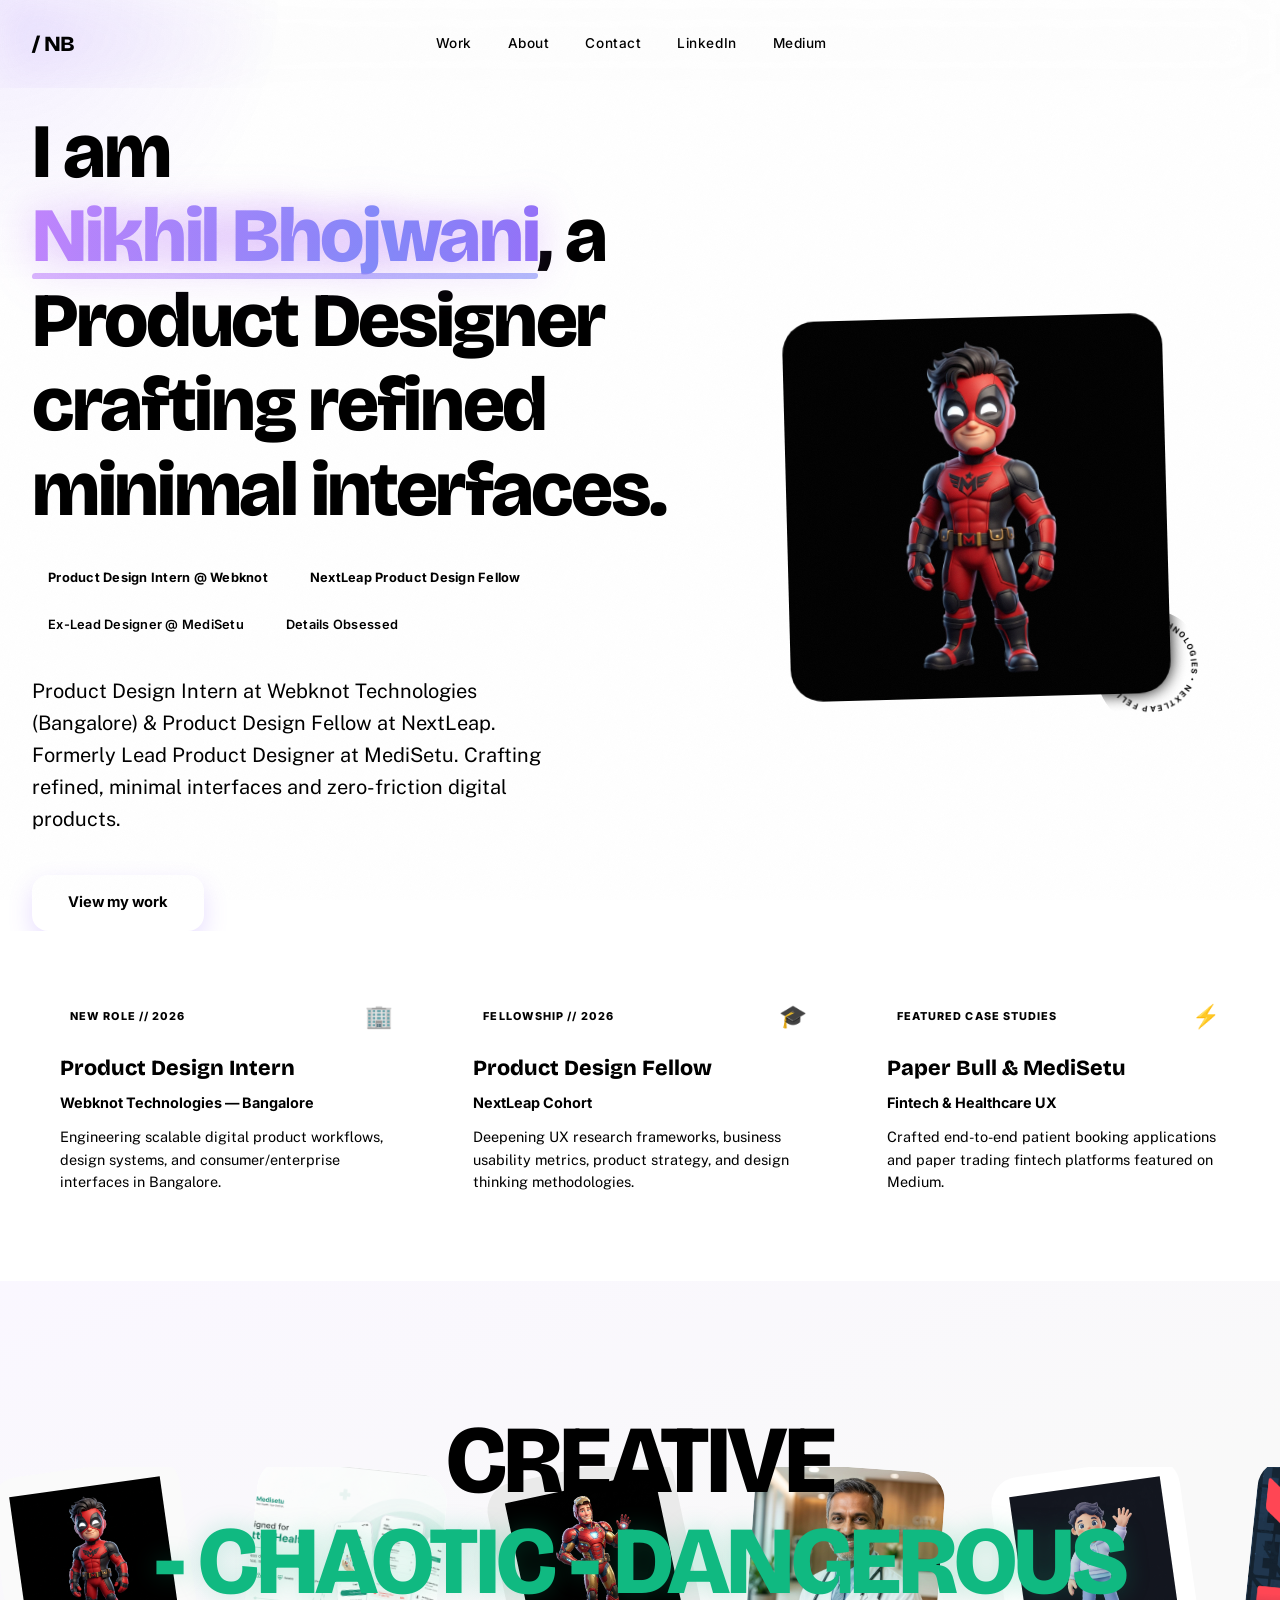
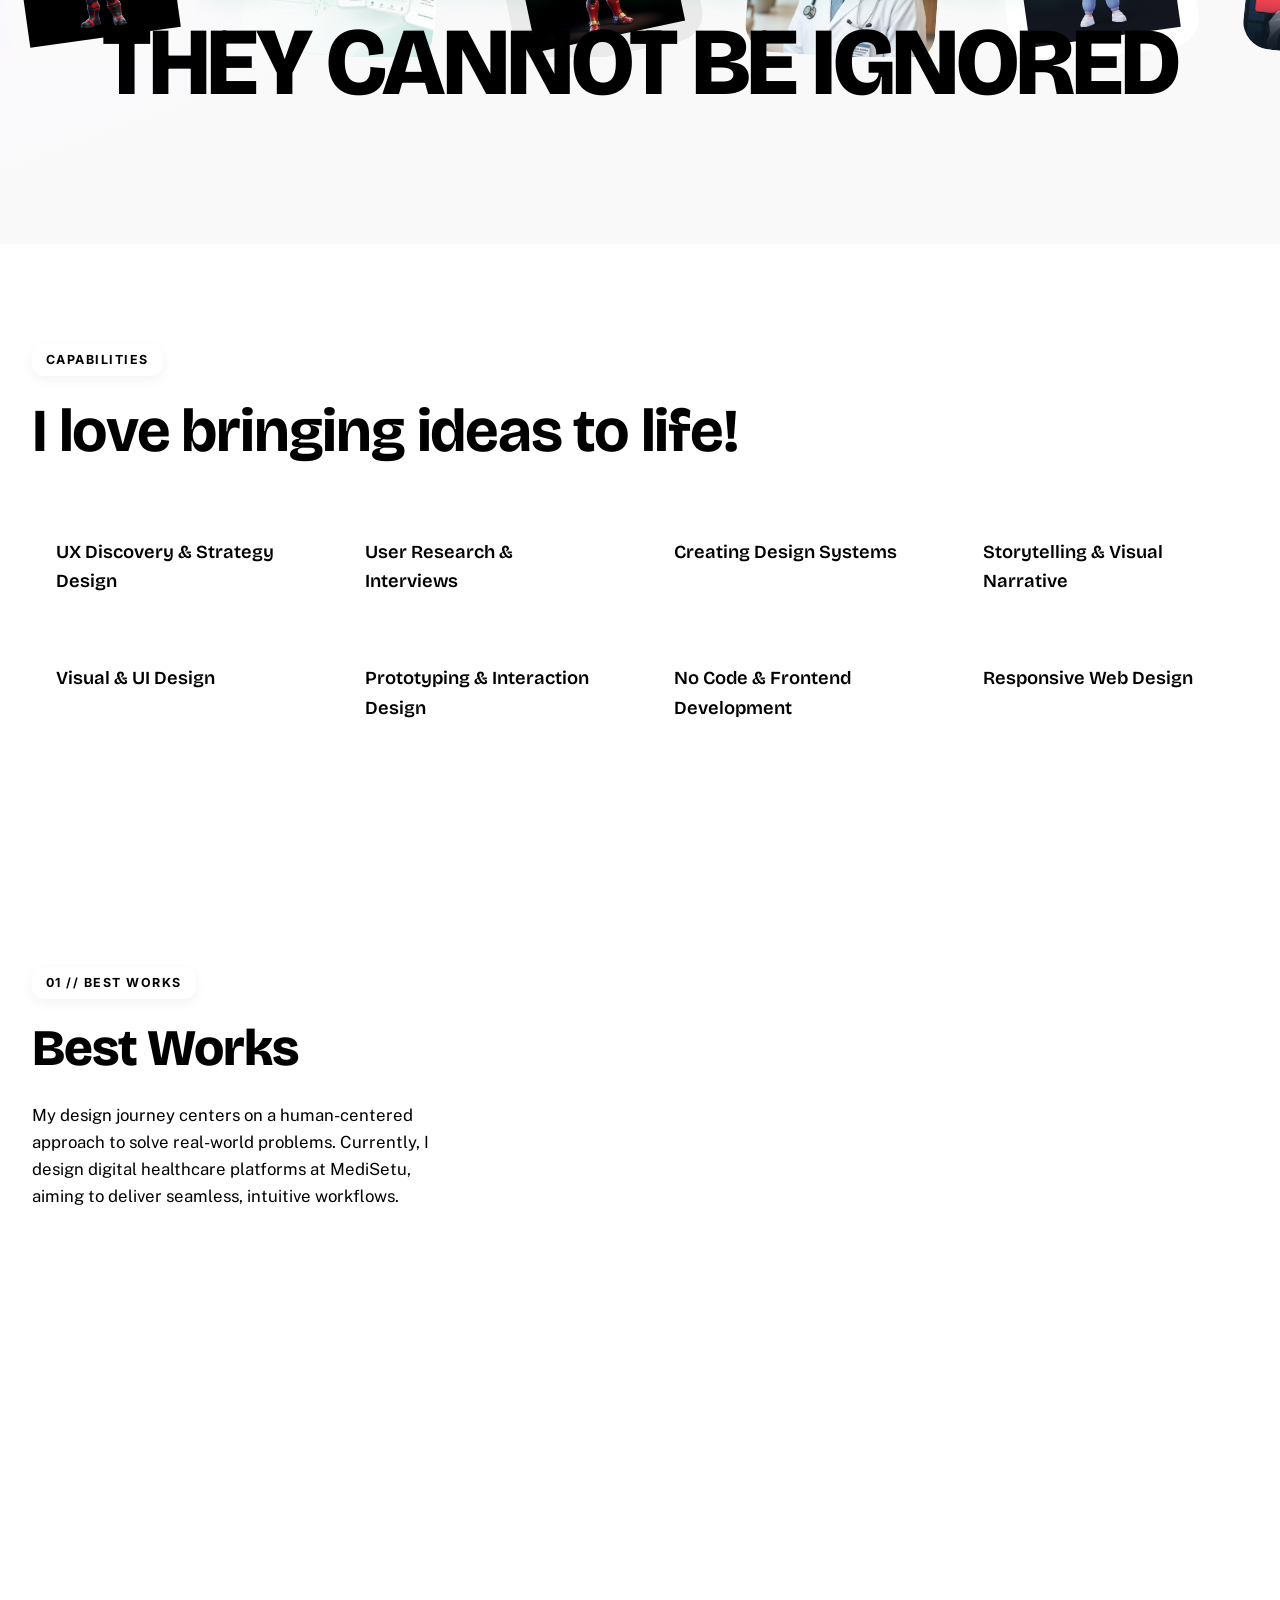
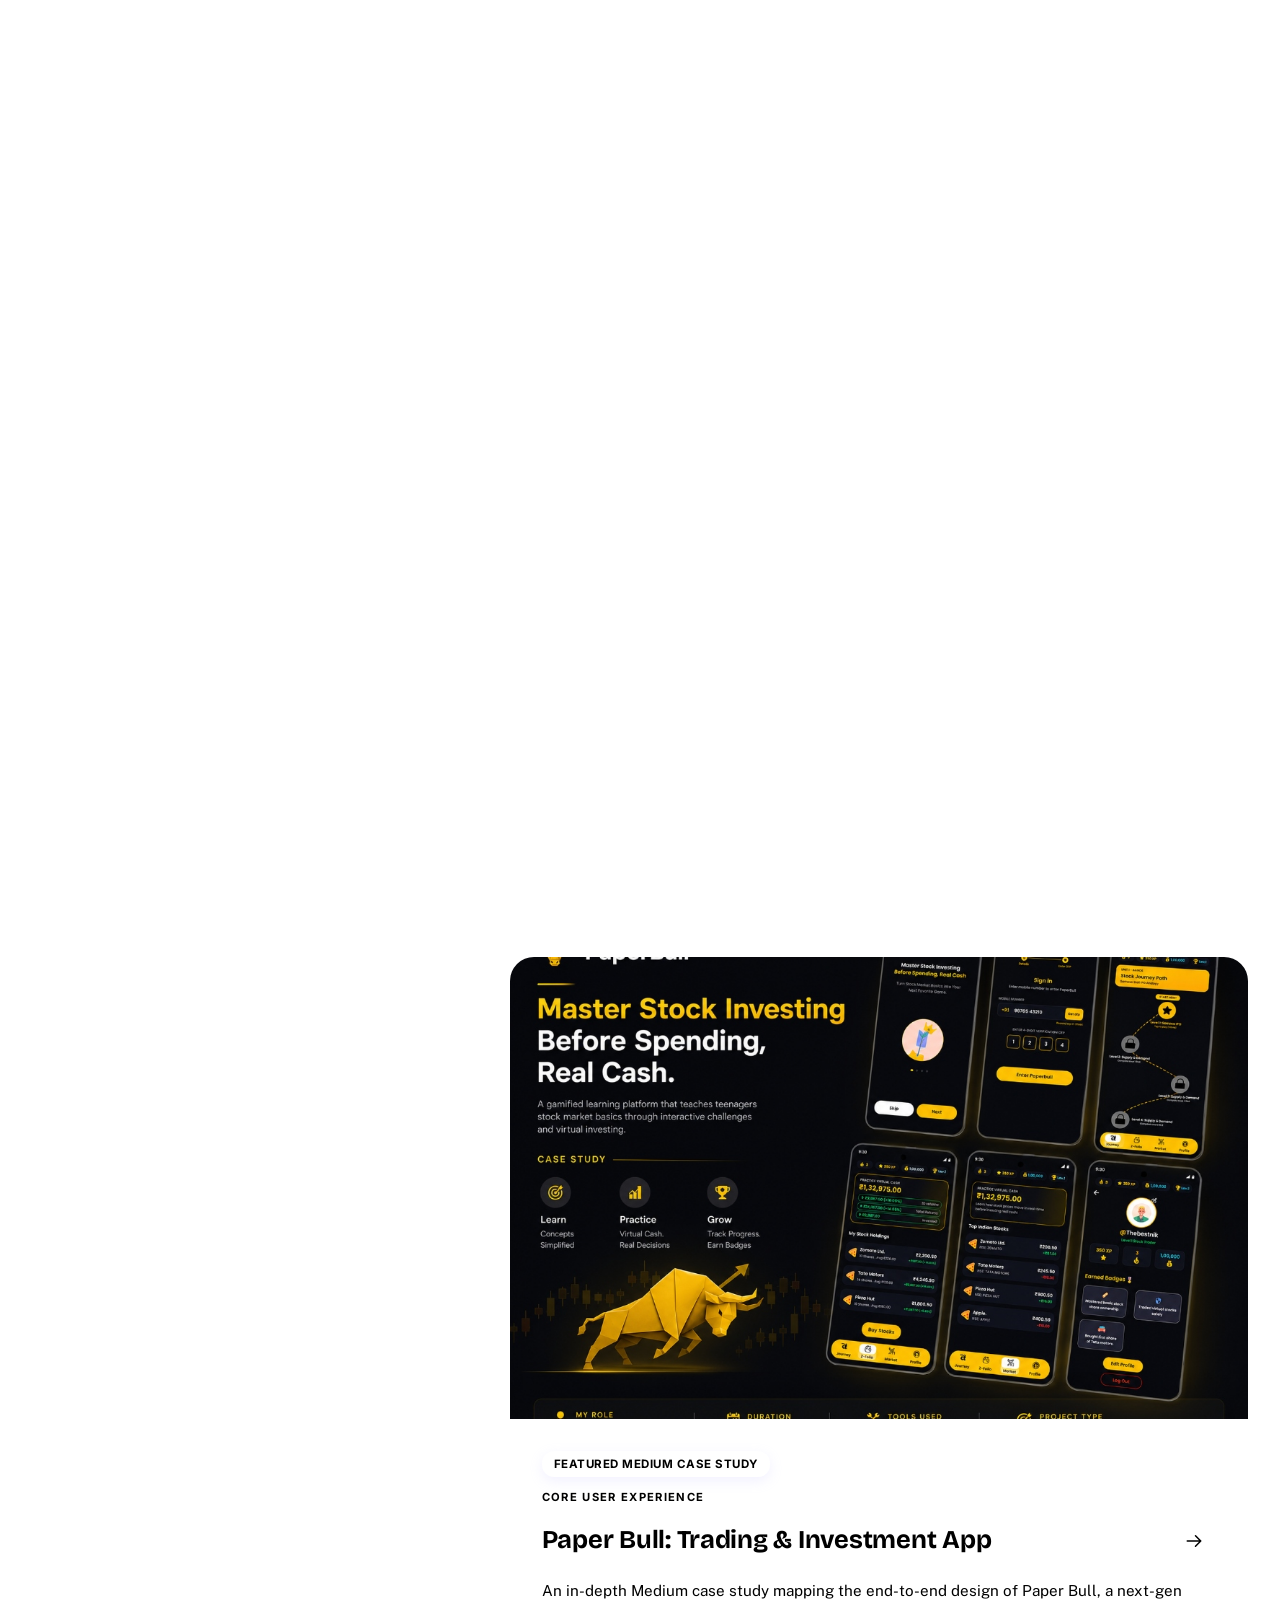
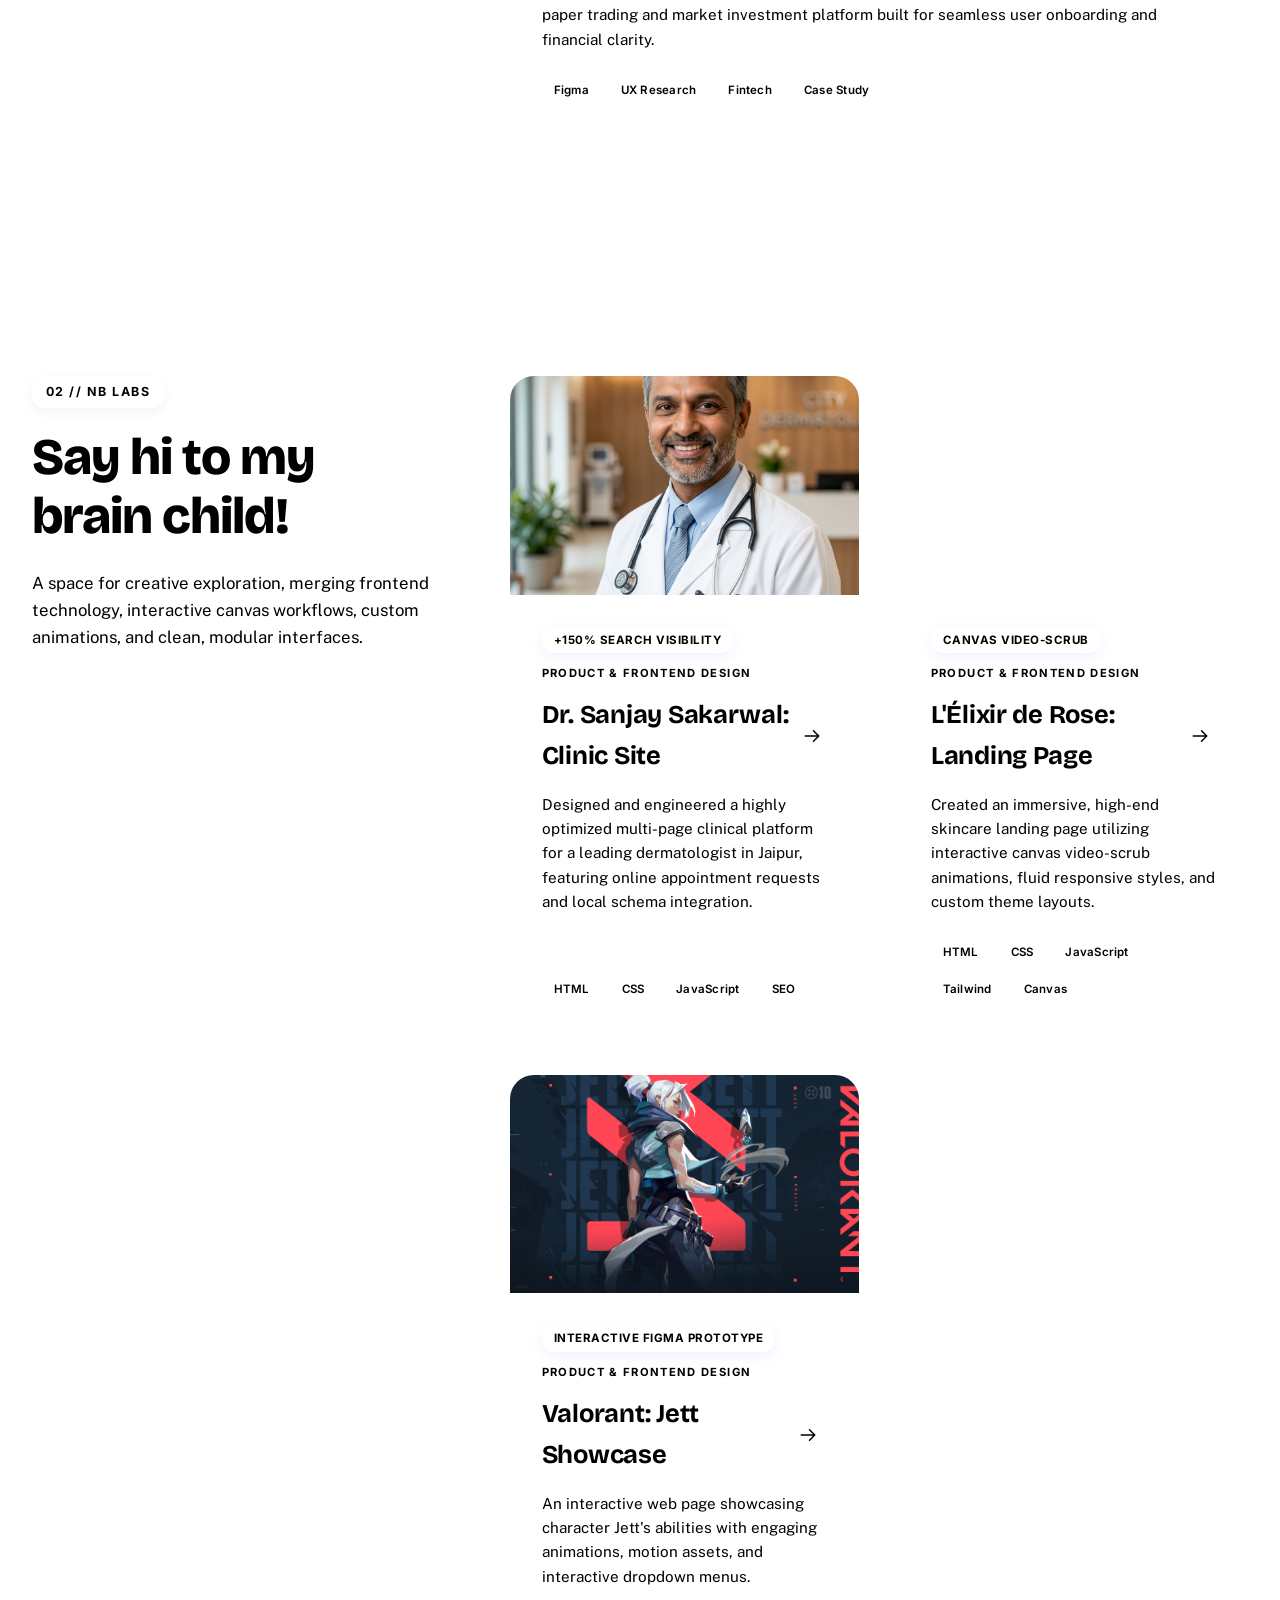
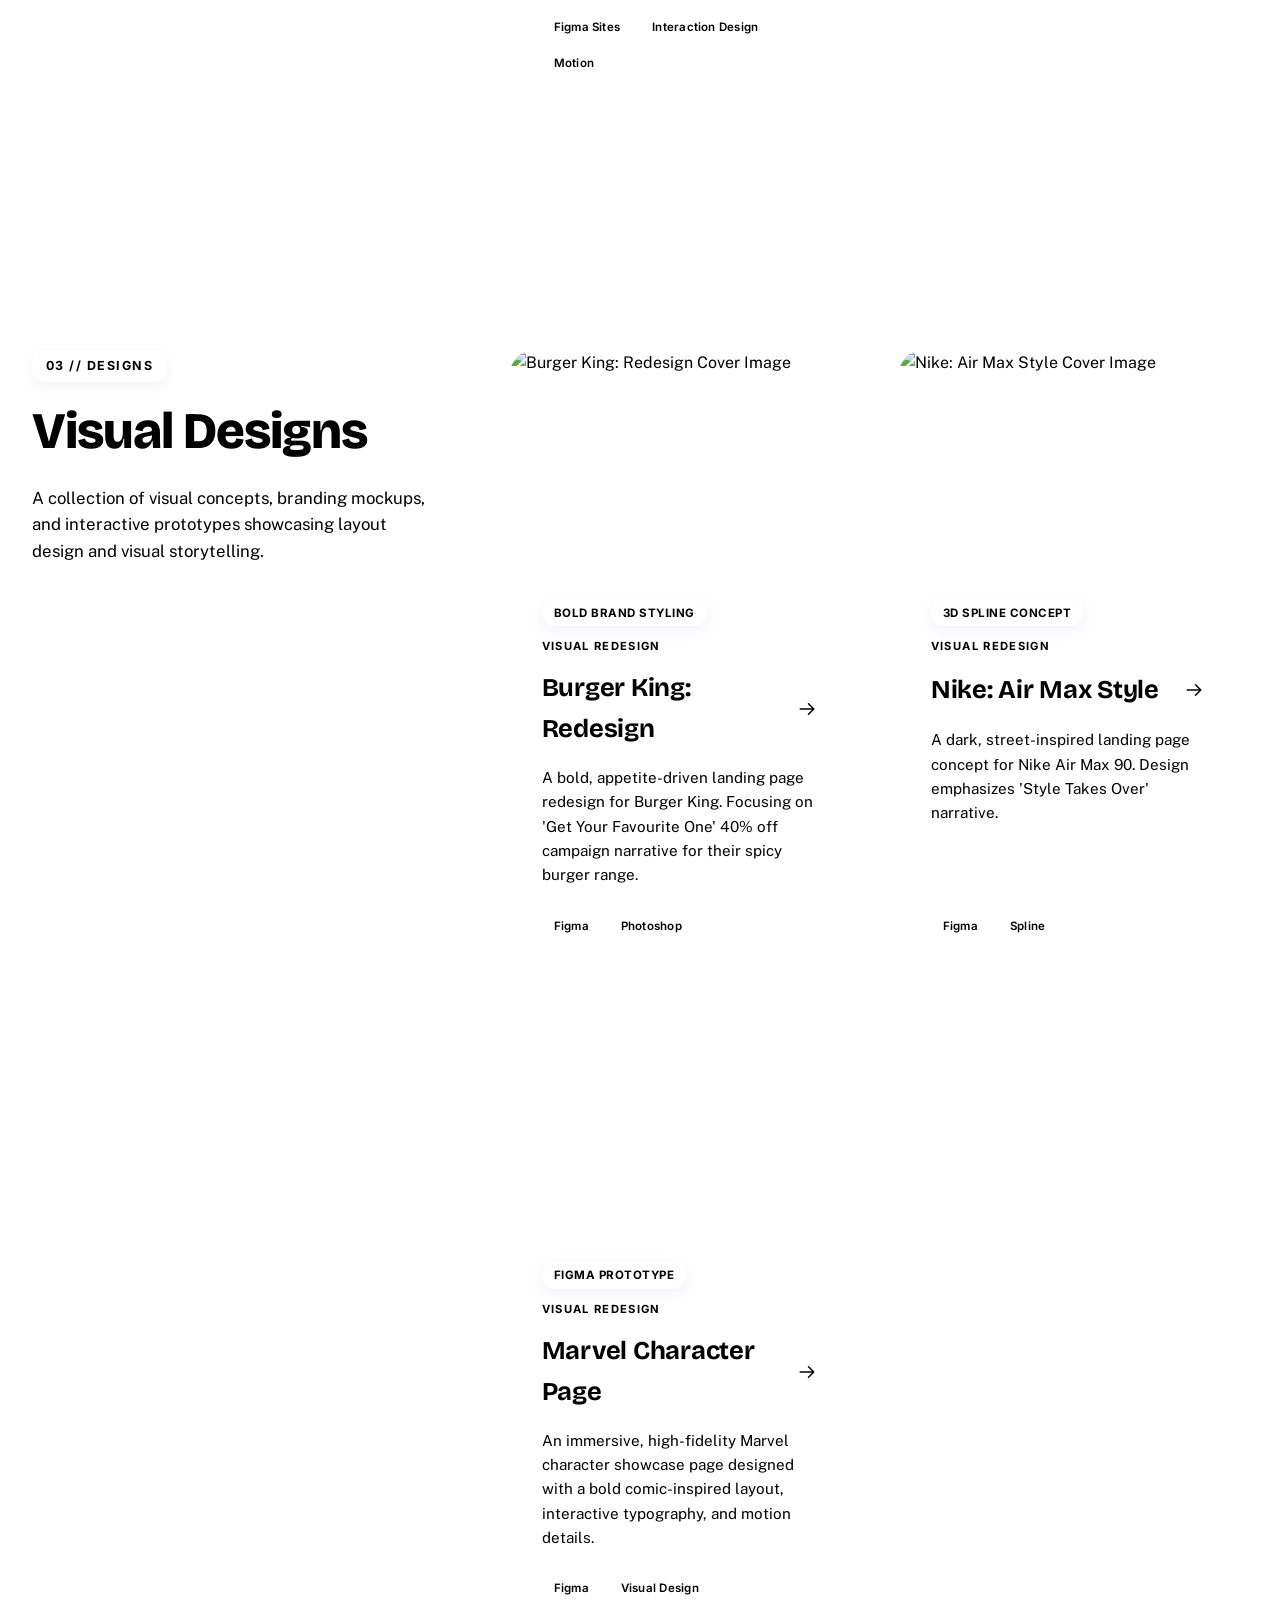
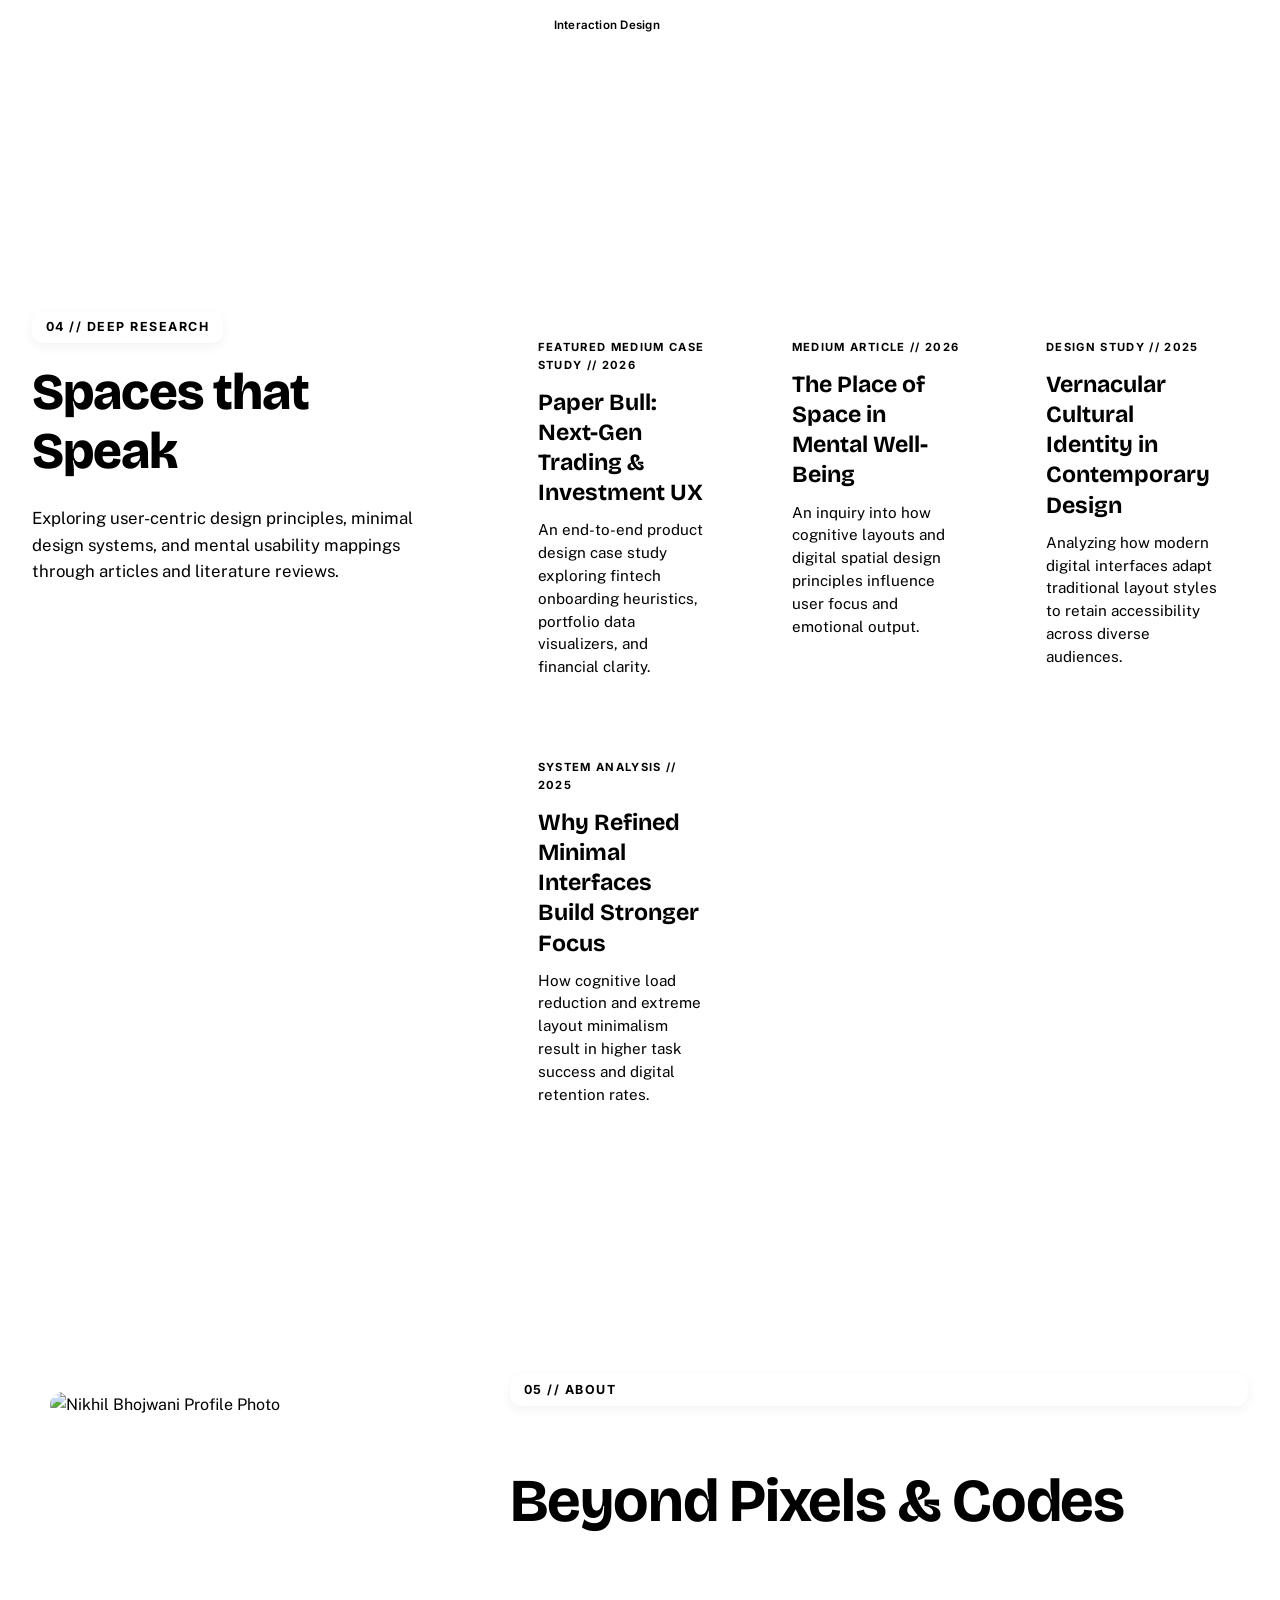
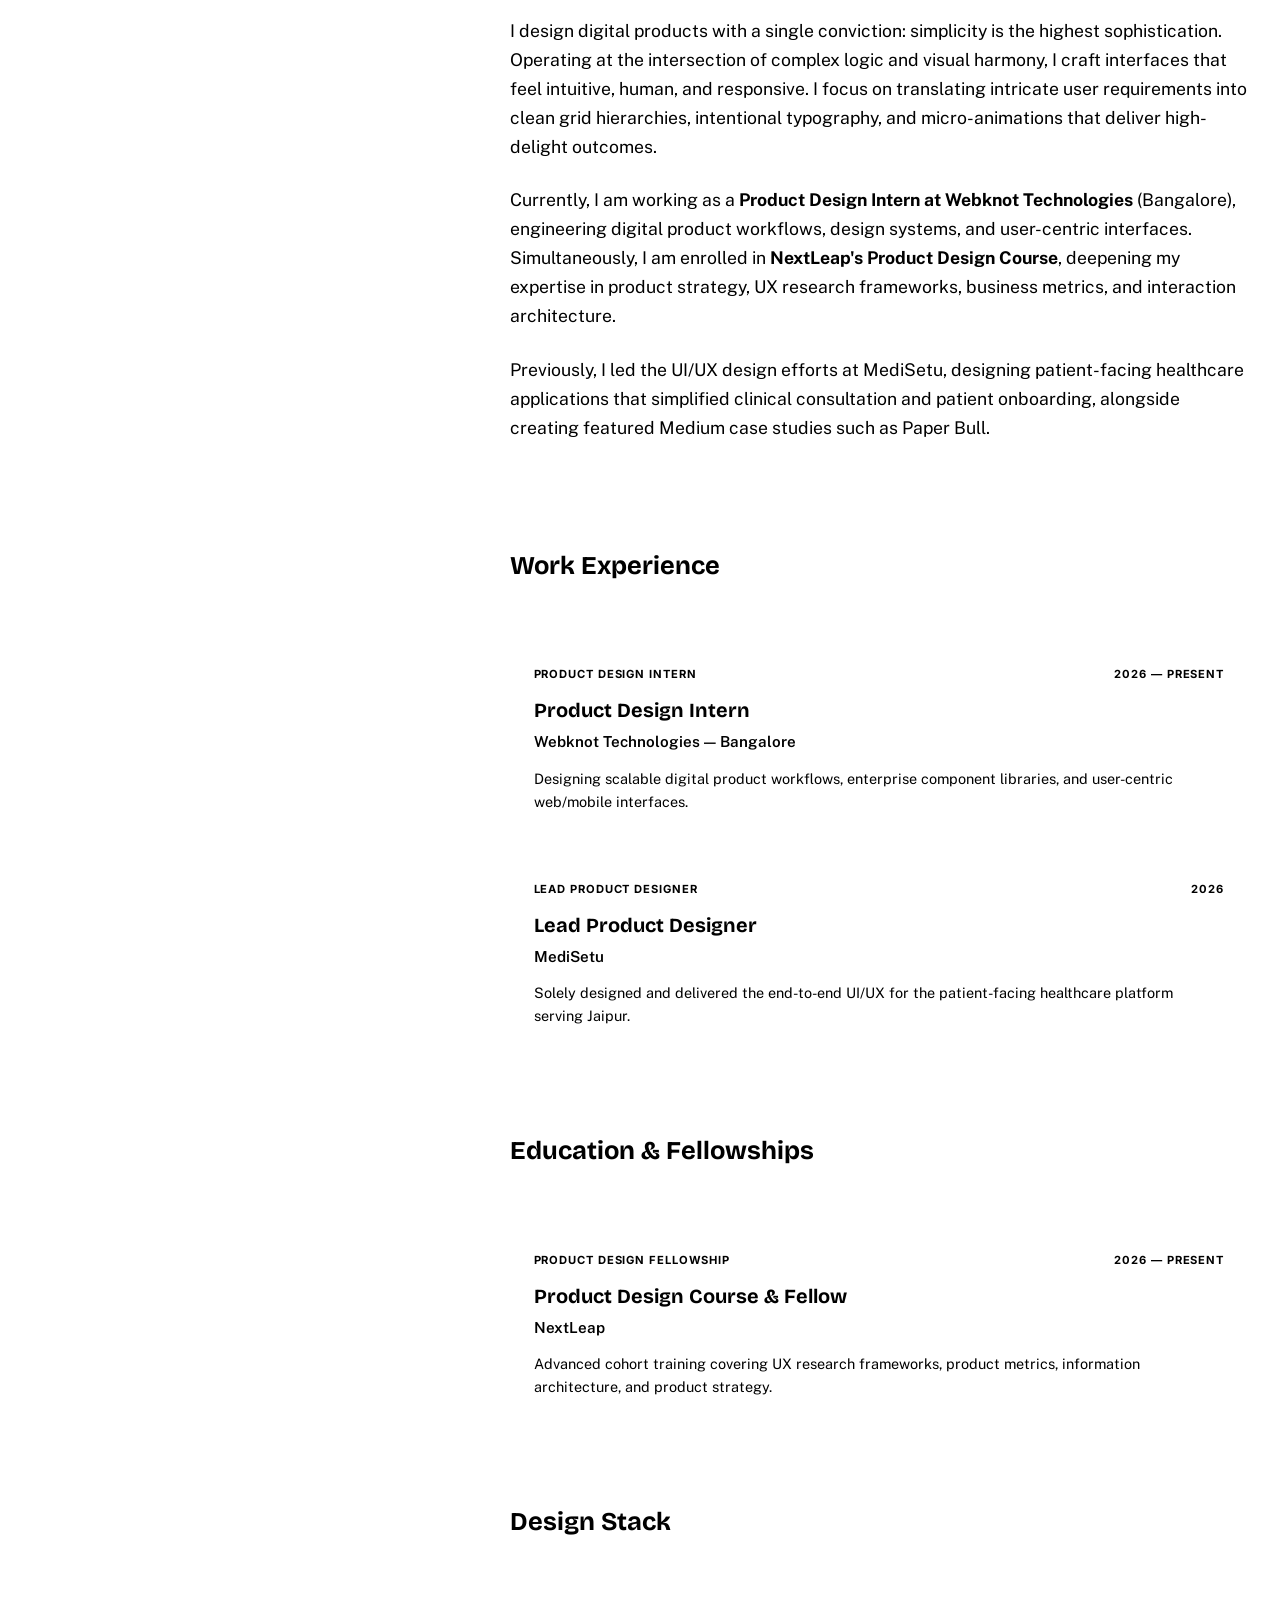
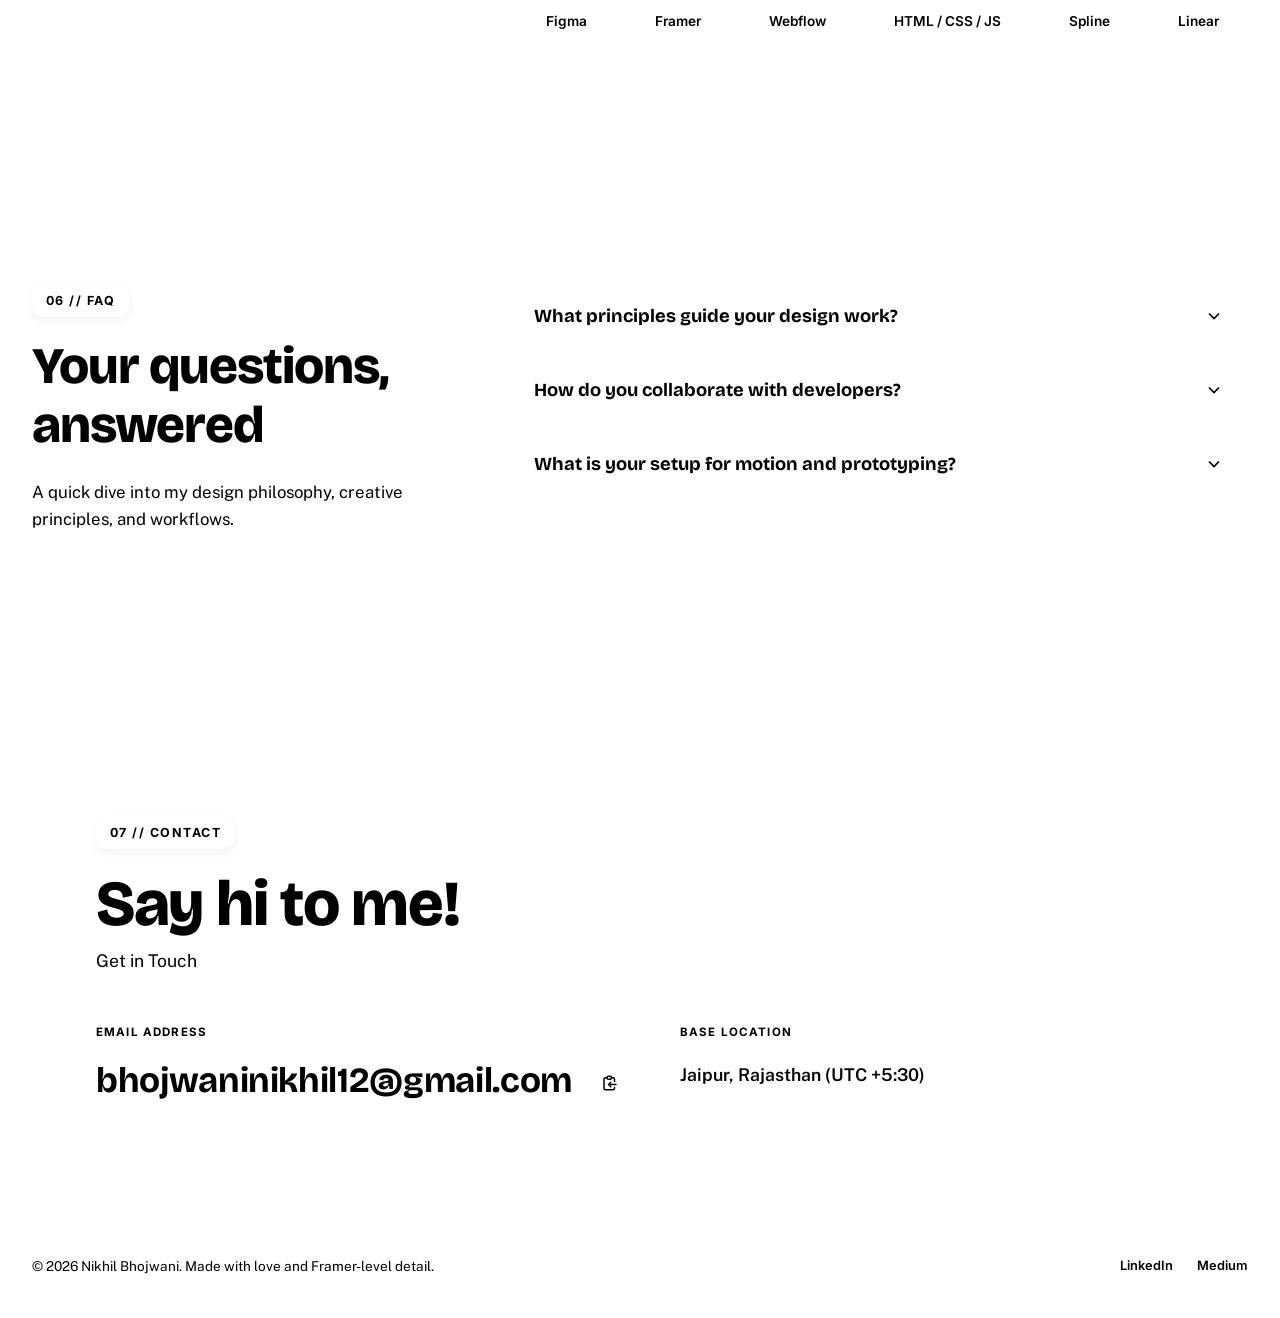
==== commit 458e4345: "revert: Undo Spider-Man dual identity mode and cinematic overlay features while retaining Webknot & " ====
--- a/index.html
+++ b/index.html
@@ -47,13 +47,7 @@
         <a href="https://medium.com/@bhojwaninikhil12" target="_blank" rel="noopener" class="nav-link">Medium</a>
       </nav>
       
-      <div style="display: flex; align-items: center; gap: 12px;">
-        <!-- Spider-Man Dual Identity Mode Toggle Button -->
-        <button class="spider-sense-btn" id="spiderSenseBtn" onclick="openSpiderCinematic();" aria-label="Toggle Spider-Man Identity Mode">
-          <span class="spider-pulse-dot"></span>
-          <span class="spider-btn-text">SUIT UP! 🕷️</span>
-        </button>
-
+      <div style="display: flex; align-items: center; gap: 16px;">
         <button class="theme-toggle-track" id="themeToggle" aria-label="Toggle Light/Dark Theme">
           <div class="theme-toggle-knob">
             <!-- Moon Icon -->
@@ -395,22 +389,8 @@
     <div class="container split-container">
       <!-- Left Sidebar (Sticky Profile Photo) -->
       <div class="split-sidebar">
-        <div class="about-photo-wrapper" id="aboutPhotoWrapper">
-          <img class="about-photo photo-peter" src="https://nikhil-bhojwani-portfolio-1067926082825.asia-southeast1.run.app/assets/regenerated_image_1778444778856-AO2qKUTk.jpg" alt="Nikhil Bhojwani Profile Photo">
-          <div class="about-spiderman-mask" id="spidermanMask">
-            <svg viewBox="0 0 200 240" class="spiderman-svg-mask">
-              <path d="M100 10 C 150 10, 185 50, 185 110 C 185 175, 145 225, 100 230 C 55 225, 15 175, 15 110 C 15 50, 50 10, 100 10 Z" fill="#e61c24" stroke="#0f0f15" stroke-width="6"/>
-              <path d="M100 10 L100 230 M15 110 L185 110 M38 45 L162 175 M162 45 L38 175" stroke="#000000" stroke-width="2.5" opacity="0.65"/>
-              <path d="M100 60 C125 70, 125 95, 100 105 C75 95, 75 70, 100 60 Z" fill="none" stroke="#000000" stroke-width="2" opacity="0.6"/>
-              <path d="M100 35 C140 50, 140 120, 100 140 C60 120, 60 50, 100 35 Z" fill="none" stroke="#000000" stroke-width="2" opacity="0.6"/>
-              <path d="M100 15 C160 30, 160 150, 100 175 C40 150, 40 30, 100 15 Z" fill="none" stroke="#000000" stroke-width="2" opacity="0.6"/>
-              <path d="M35 90 C50 65, 85 70, 92 98 C80 115, 45 125, 35 90 Z" fill="#0c0c12" stroke="#000000" stroke-width="4"/>
-              <path d="M42 92 C53 72, 80 77, 86 97 C76 110, 48 118, 42 92 Z" fill="#ffffff"/>
-              <path d="M165 90 C150 65, 115 70, 108 98 C120 115, 155 125, 165 90 Z" fill="#0c0c12" stroke="#000000" stroke-width="4"/>
-              <path d="M158 92 C147 72, 120 77, 114 97 C124 110, 152 118, 158 92 Z" fill="#ffffff"/>
-            </svg>
-            <div class="spiderman-mask-badge">FRIENDLY NEIGHBORHOOD DESIGNER</div>
-          </div>
+        <div class="about-photo-wrapper">
+          <img class="about-photo" src="https://nikhil-bhojwani-portfolio-1067926082825.asia-southeast1.run.app/assets/regenerated_image_1778444778856-AO2qKUTk.jpg" alt="Nikhil Bhojwani Profile Photo">
         </div>
       </div>
       <!-- Right Column: Personal Narrative -->
@@ -620,33 +600,6 @@
     </div>
   </div>
 
-  <!-- Fullscreen TASM2 Spider-Man Cinematic Intro Overlay -->
-  <div class="spider-cinematic-overlay" id="spiderCinematicOverlay">
-    <button class="spider-overlay-close-btn" id="closeSpiderOverlayBtn" onclick="closeSpiderCinematic();" aria-label="Close Overlay">&times;</button>
-    <div class="cinematic-bg-video-container">
-      <video class="cinematic-video" id="spiderVideo" autoplay loop muted playsinline>
-        <source src="assets/marvel_character.mp4" type="video/mp4">
-      </video>
-      <div class="cinematic-video-overlay"></div>
-      <div class="spider-web-mesh"></div>
-    </div>
-    
-    <div class="cinematic-content">
-      <div class="spider-trivia-card">
-        <div class="spider-trivia-header">
-          <span class="spider-comic-badge">🕷️ SPIDER-MAN TRIVIA FACT</span>
-          <span class="spider-fact-number" id="spiderFactNumber">#01</span>
-        </div>
-        <p class="spider-fact-text" id="spiderFactText">Spider-Man's web-fluid is 300 times stronger than steel and dissolves naturally after 1 hour!</p>
-        
-        <div class="spider-trivia-actions">
-          <button class="spider-fact-btn" id="nextFactBtn" onclick="showRandomSpiderFact();">Next Fact 🎲</button>
-          <button class="spider-enter-btn" id="enterSpiderModeBtn" onclick="activateSpiderMode();">ENTER SPIDER-MAN MODE 🕷️</button>
-        </div>
-      </div>
-    </div>
-  </div>
-
   <!-- Javascript Modules -->
   <script src="projects.js"></script>
   <script src="app.js"></script>
--- a/index.css
+++ b/index.css
@@ -49,39 +49,6 @@
   --contact-grad: linear-gradient(135deg, #0c0c0e 0%, #080018 100%);
   --contact-border: rgba(136, 85, 255, 0.35);
 }
-
-/* --- Spider-Man Theme Mode (Suit Up!) --- */
-[data-mode="spiderman"] {
-  --bg: #07070b;
-  --bg-surface: #0f0f18;
-  --bg-surface-elevated: #1a1a27;
-  --bg-card: rgba(22, 22, 35, 0.95);
-  
-  --text-primary: #ffffff;
-  --text-secondary: #e2e8f0;
-  --text-muted: #94a3b8;
-  
-  --border: rgba(255, 30, 66, 0.35);
-  --border-focus: #ff1e42;
-  
-  --accent: #ff1e42;
-  --accent-secondary: #00e5ff;
-  --accent-glow: rgba(255, 30, 66, 0.35);
-  --spotlight-color: rgba(255, 30, 66, 0.2);
-  --glow-color: rgba(0, 229, 255, 0.15);
-  
-  --glass-bg: rgba(15, 15, 24, 0.92);
-  --glass-border: rgba(255, 30, 66, 0.3);
-  
-  --scroll-thumb: #ff1e42;
-  --card-shadow: 0 20px 45px rgba(255, 30, 66, 0.25);
-  
-  --mesh-color-1: rgba(255, 30, 66, 0.3);
-  --mesh-color-2: rgba(0, 229, 255, 0.25);
-  --mesh-color-3: rgba(15, 15, 24, 0.8);
-  
-  --contact-grad: linear-gradient(135deg, #120308 0%, #030a18 100%);
-  --contact-border: rgba(255, 30, 66, 0.5);
 }
 
 /* --- Light Theme (Minimalist Light Monochrome - Default) --- */
@@ -221,7 +188,7 @@
   position: fixed;
   transform: translate(-50%, -50%);
   pointer-events: none;
-  z-index: 9999;
+  z-index: 10000000;
   mix-blend-mode: difference;
   transition: width 0.2s, height 0.2s, background-color 0.2s;
 }
@@ -234,7 +201,7 @@
   position: fixed;
   transform: translate(-50%, -50%);
   pointer-events: none;
-  z-index: 9998;
+  z-index: 9999999;
   transition: transform 0.1s ease-out, width 0.3s, height 0.3s, border-color 0.3s, opacity 0.2s;
 }
 
@@ -2530,279 +2497,4 @@
   width: 8px;
   height: 8px;
   border-radius: 50%;
-  background-color: #00e5ff;
-  box-shadow: 0 0 10px #00e5ff;
-  animation: pulseWebDot 1.5s infinite alternate;
-}
-
-@keyframes pulseWebDot {
-  0% { transform: scale(0.8); opacity: 0.6; }
-  100% { transform: scale(1.3); opacity: 1; }
-}
-
-/* Spider-Sense Screen Flip Transition */
-.spider-sense-flip {
-  animation: spiderFlip 0.8s cubic-bezier(0.68, -0.55, 0.265, 1.55) forwards;
-}
-
-@keyframes spiderFlip {
-  0% {
-    transform: perspective(1000px) rotateX(0deg) scale(1);
-    filter: blur(0px);
-  }
-  50% {
-    transform: perspective(1000px) rotateX(180deg) scale(0.88);
-    filter: blur(6px) hue-rotate(180deg);
-  }
-  100% {
-    transform: perspective(1000px) rotateX(360deg) scale(1);
-    filter: blur(0px);
-  }
-}
-
-/* About Section Profile Photo vs Spider-Man Mask */
-.about-spiderman-mask {
-  display: none;
-  width: 100%;
-  flex-direction: column;
-  align-items: center;
-  justify-content: center;
-  padding: 12px 10px;
-}
-
-.spiderman-svg-mask {
-  width: 100%;
-  max-width: 220px;
-  height: auto;
-  filter: drop-shadow(0 10px 25px rgba(255, 30, 66, 0.5));
-  animation: floatMask 4s ease-in-out infinite alternate;
-}
-
-@keyframes floatMask {
-  0% { transform: translateY(0) rotate(-1.5deg); }
-  100% { transform: translateY(-10px) rotate(1.5deg); }
-}
-
-.spiderman-mask-badge {
-  font-family: var(--font-alt);
-  font-size: 0.68rem;
-  font-weight: 900;
-  letter-spacing: 0.12em;
-  color: #ff1e42;
-  margin-top: 14px;
-  background: rgba(255, 30, 66, 0.15);
-  border: 1px solid rgba(255, 30, 66, 0.4);
-  padding: 5px 14px;
-  border-radius: 99px;
-  text-align: center;
-}
-
-[data-mode="spiderman"] .photo-peter {
-  display: none !important;
-}
-
-[data-mode="spiderman"] .about-spiderman-mask {
-  display: flex !important;
-}
-
-/* Spider-Man mode active button styling */
-[data-mode="spiderman"] .spider-sense-btn {
-  background: linear-gradient(135deg, #00e5ff 0%, #0077ff 100%);
-  border-color: #00e5ff;
-  box-shadow: 0 0 15px rgba(0, 229, 255, 0.5);
-}
-
-[data-mode="spiderman"] .spider-sense-btn:hover {
-  box-shadow: 0 0 25px rgba(0, 229, 255, 0.8);
-}
-
-/* ==========================================================================
-   Full Screen Spider-Man TASM2 Cinematic Web-Swinging Overlay & Fact Box
-   ========================================================================== */
-.spider-cinematic-overlay {
-  position: fixed;
-  inset: 0;
-  z-index: 999999;
-  background-color: #050508;
-  display: flex;
-  align-items: center;
-  justify-content: center;
-  opacity: 0;
-  pointer-events: none;
-  visibility: hidden;
-  transition: opacity 0.5s ease, visibility 0.5s ease;
-}
-
-.spider-cinematic-overlay.active {
-  opacity: 1;
-  pointer-events: auto;
-  visibility: visible;
-}
-
-.spider-overlay-close-btn {
-  position: absolute;
-  top: 30px;
-  right: 30px;
-  z-index: 10;
-  background: rgba(15, 15, 24, 0.8);
-  border: 1.5px solid rgba(255, 30, 66, 0.5);
-  color: #ffffff;
-  font-size: 2rem;
-  width: 48px;
-  height: 48px;
-  border-radius: 50%;
-  display: flex;
-  align-items: center;
-  justify-content: center;
-  cursor: pointer;
-  transition: all 0.3s ease;
-  line-height: 1;
-}
-
-.spider-overlay-close-btn:hover {
-  background: #ff1e42;
-  border-color: #ff1e42;
-  transform: rotate(90deg) scale(1.1);
-  box-shadow: 0 0 20px rgba(255, 30, 66, 0.8);
-}
-
-.cinematic-bg-video-container {
-  position: absolute;
-  inset: 0;
-  overflow: hidden;
-  z-index: 1;
-}
-
-.cinematic-video {
-  width: 100%;
-  height: 100%;
-  object-fit: cover;
-  transform: scale(1.05);
-  filter: contrast(1.1) brightness(0.85);
-}
-
-.cinematic-video-overlay {
-  position: absolute;
-  inset: 0;
-  background: radial-gradient(circle at center, rgba(7, 7, 11, 0.4) 0%, rgba(5, 5, 8, 0.85) 80%);
-}
-
-.spider-web-mesh {
-  position: absolute;
-  inset: 0;
-  opacity: 0.12;
-  background-image: radial-gradient(#ff1e42 1px, transparent 1px), radial-gradient(#00e5ff 1px, transparent 1px);
-  background-size: 30px 30px;
-  background-position: 0 0, 15px 15px;
-}
-
-.cinematic-content {
-  position: relative;
-  z-index: 2;
-  width: 90%;
-  max-width: 640px;
-  margin: 0 auto;
-  text-align: center;
-}
-
-.spider-trivia-card {
-  background: rgba(15, 15, 24, 0.92);
-  border: 2px solid #ff1e42;
-  border-radius: 28px;
-  padding: 36px 32px;
-  backdrop-filter: blur(20px);
-  -webkit-backdrop-filter: blur(20px);
-  box-shadow: 0 20px 60px rgba(255, 30, 66, 0.4), inset 0 0 20px rgba(0, 229, 255, 0.15);
-  animation: popTriviaCard 0.6s cubic-bezier(0.175, 0.885, 0.32, 1.275);
-}
-
-@keyframes popTriviaCard {
-  0% { transform: scale(0.8) translateY(30px); opacity: 0; }
-  100% { transform: scale(1) translateY(0); opacity: 1; }
-}
-
-.spider-trivia-header {
-  display: flex;
-  justify-content: space-between;
-  align-items: center;
-  margin-bottom: 20px;
-}
-
-.spider-comic-badge {
-  font-family: var(--font-alt);
-  font-size: 0.72rem;
-  font-weight: 900;
-  letter-spacing: 0.12em;
-  color: #ffffff;
-  background: #ff1e42;
-  padding: 6px 14px;
-  border-radius: 12px;
-  box-shadow: 0 4px 12px rgba(255, 30, 66, 0.5);
-}
-
-.spider-fact-number {
-  font-family: var(--font-display);
-  font-size: 0.9rem;
-  font-weight: 800;
-  color: #00e5ff;
-  letter-spacing: 0.1em;
-}
-
-.spider-fact-text {
-  font-family: var(--font-display);
-  font-size: clamp(1.15rem, 2.5vw, 1.45rem);
-  font-weight: 700;
-  line-height: 1.45;
-  color: #ffffff;
-  margin-bottom: 28px;
-  min-height: 80px;
-  display: flex;
-  align-items: center;
-  justify-content: center;
-  transition: opacity 0.3s ease;
-}
-
-.spider-trivia-actions {
-  display: flex;
-  gap: 12px;
-  justify-content: center;
-  flex-wrap: wrap;
-}
-
-.spider-fact-btn {
-  font-family: var(--font-alt);
-  font-size: 0.88rem;
-  font-weight: 700;
-  padding: 14px 24px;
-  border-radius: 16px;
-  border: 2px solid rgba(255, 255, 255, 0.2);
-  background: rgba(255, 255, 255, 0.08);
-  color: #ffffff;
-  cursor: pointer;
-  transition: all 0.3s ease;
-}
-
-.spider-fact-btn:hover {
-  background: rgba(255, 255, 255, 0.2);
-  border-color: #ffffff;
-  transform: translateY(-2px);
-}
-
-.spider-enter-btn {
-  font-family: var(--font-alt);
-  font-size: 0.88rem;
-  font-weight: 800;
-  padding: 14px 28px;
-  border-radius: 16px;
-  border: 2px solid #00e5ff;
-  background: linear-gradient(135deg, #00e5ff 0%, #0077ff 100%);
-  color: #ffffff;
-  cursor: pointer;
-  box-shadow: 0 0 20px rgba(0, 229, 255, 0.5);
-  transition: all 0.3s ease;
-}
-
-.spider-enter-btn:hover {
-  transform: translateY(-2px) scale(1.03);
-  box-shadow: 0 0 30px rgba(0, 229, 255, 0.8);
-}
+}
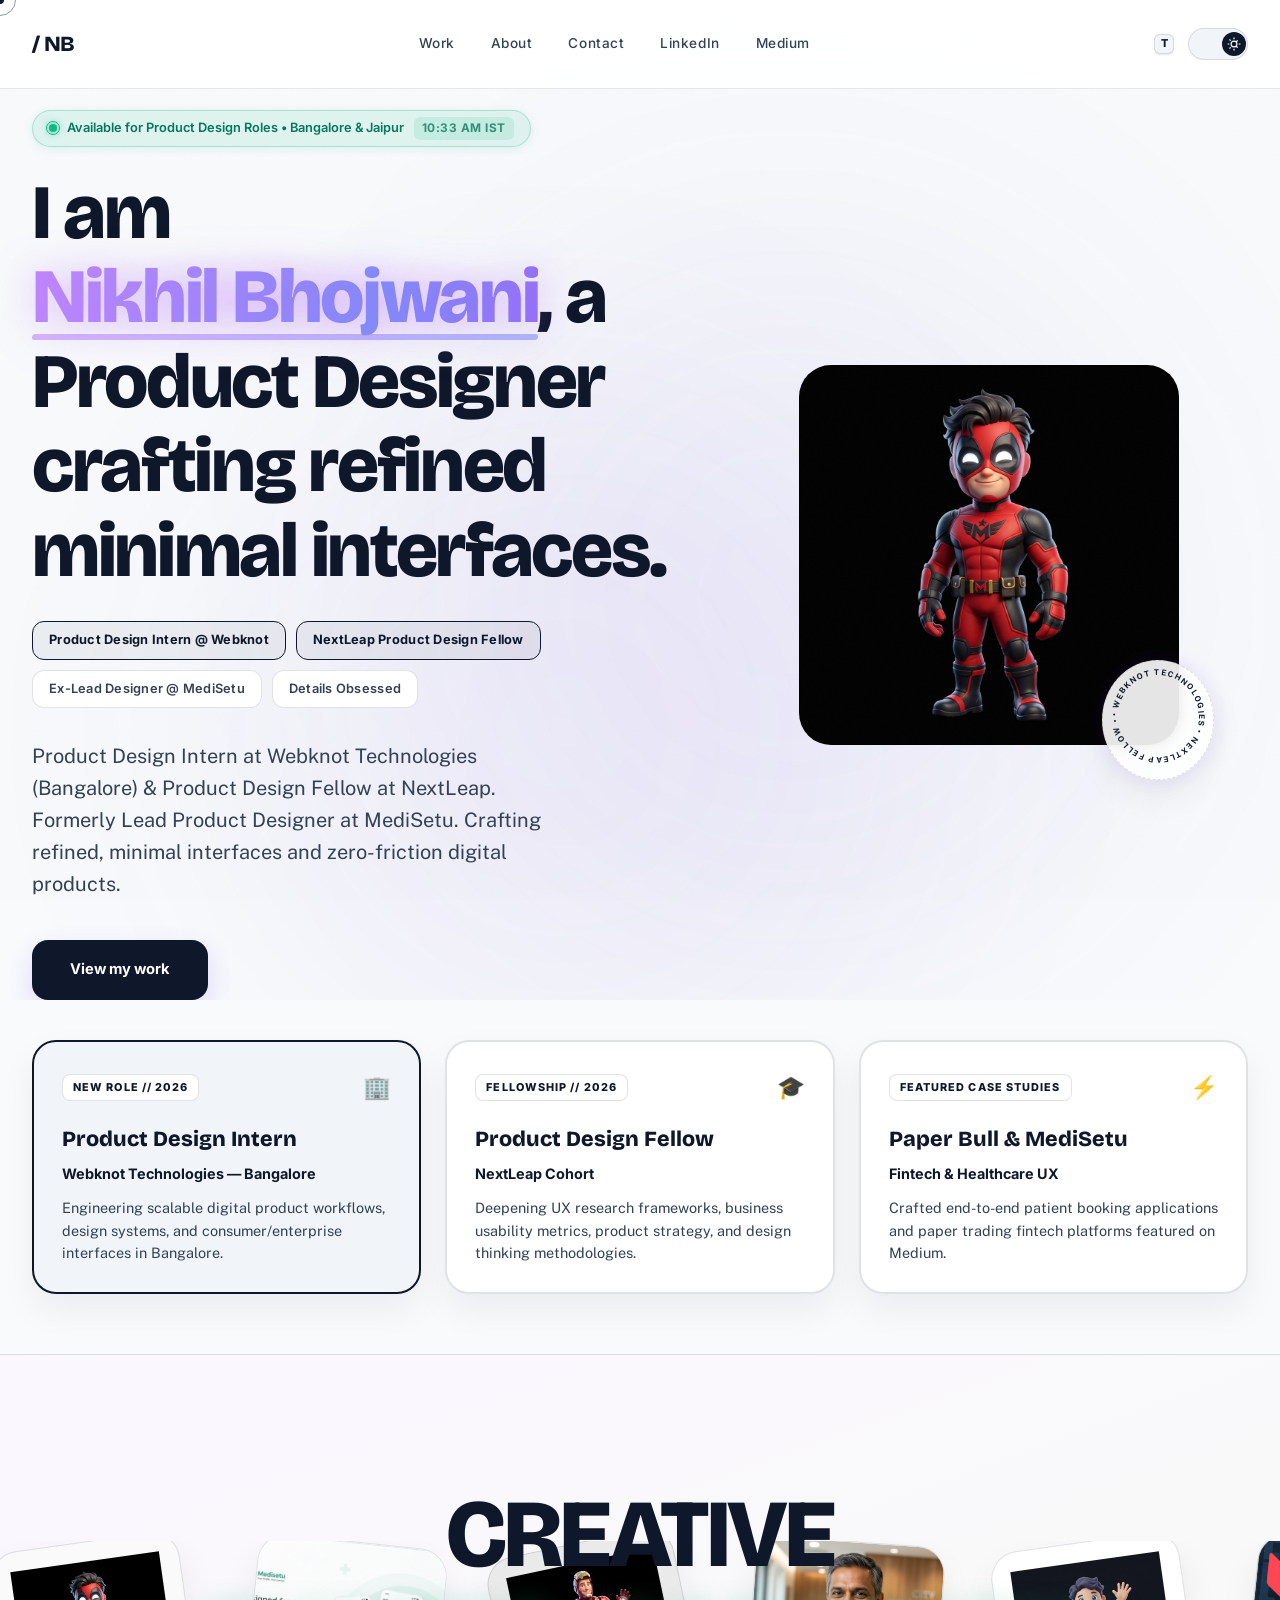
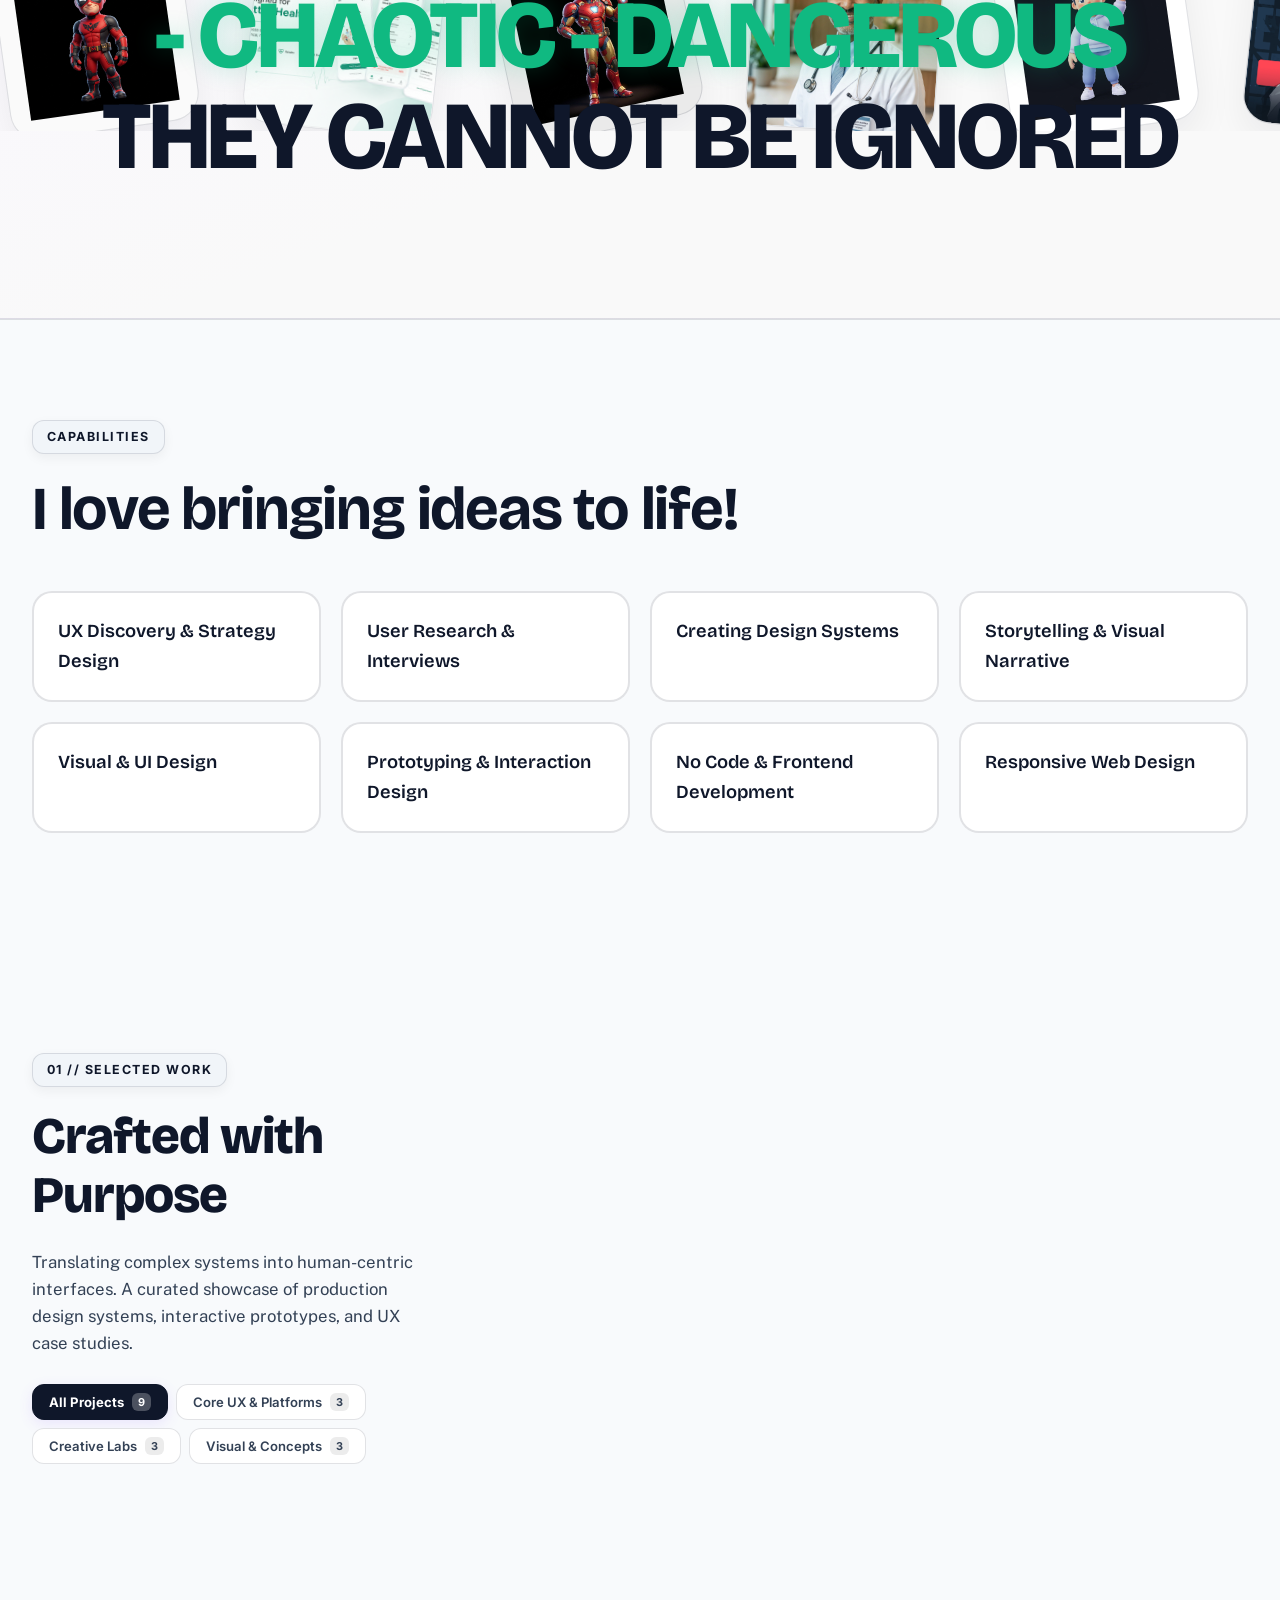
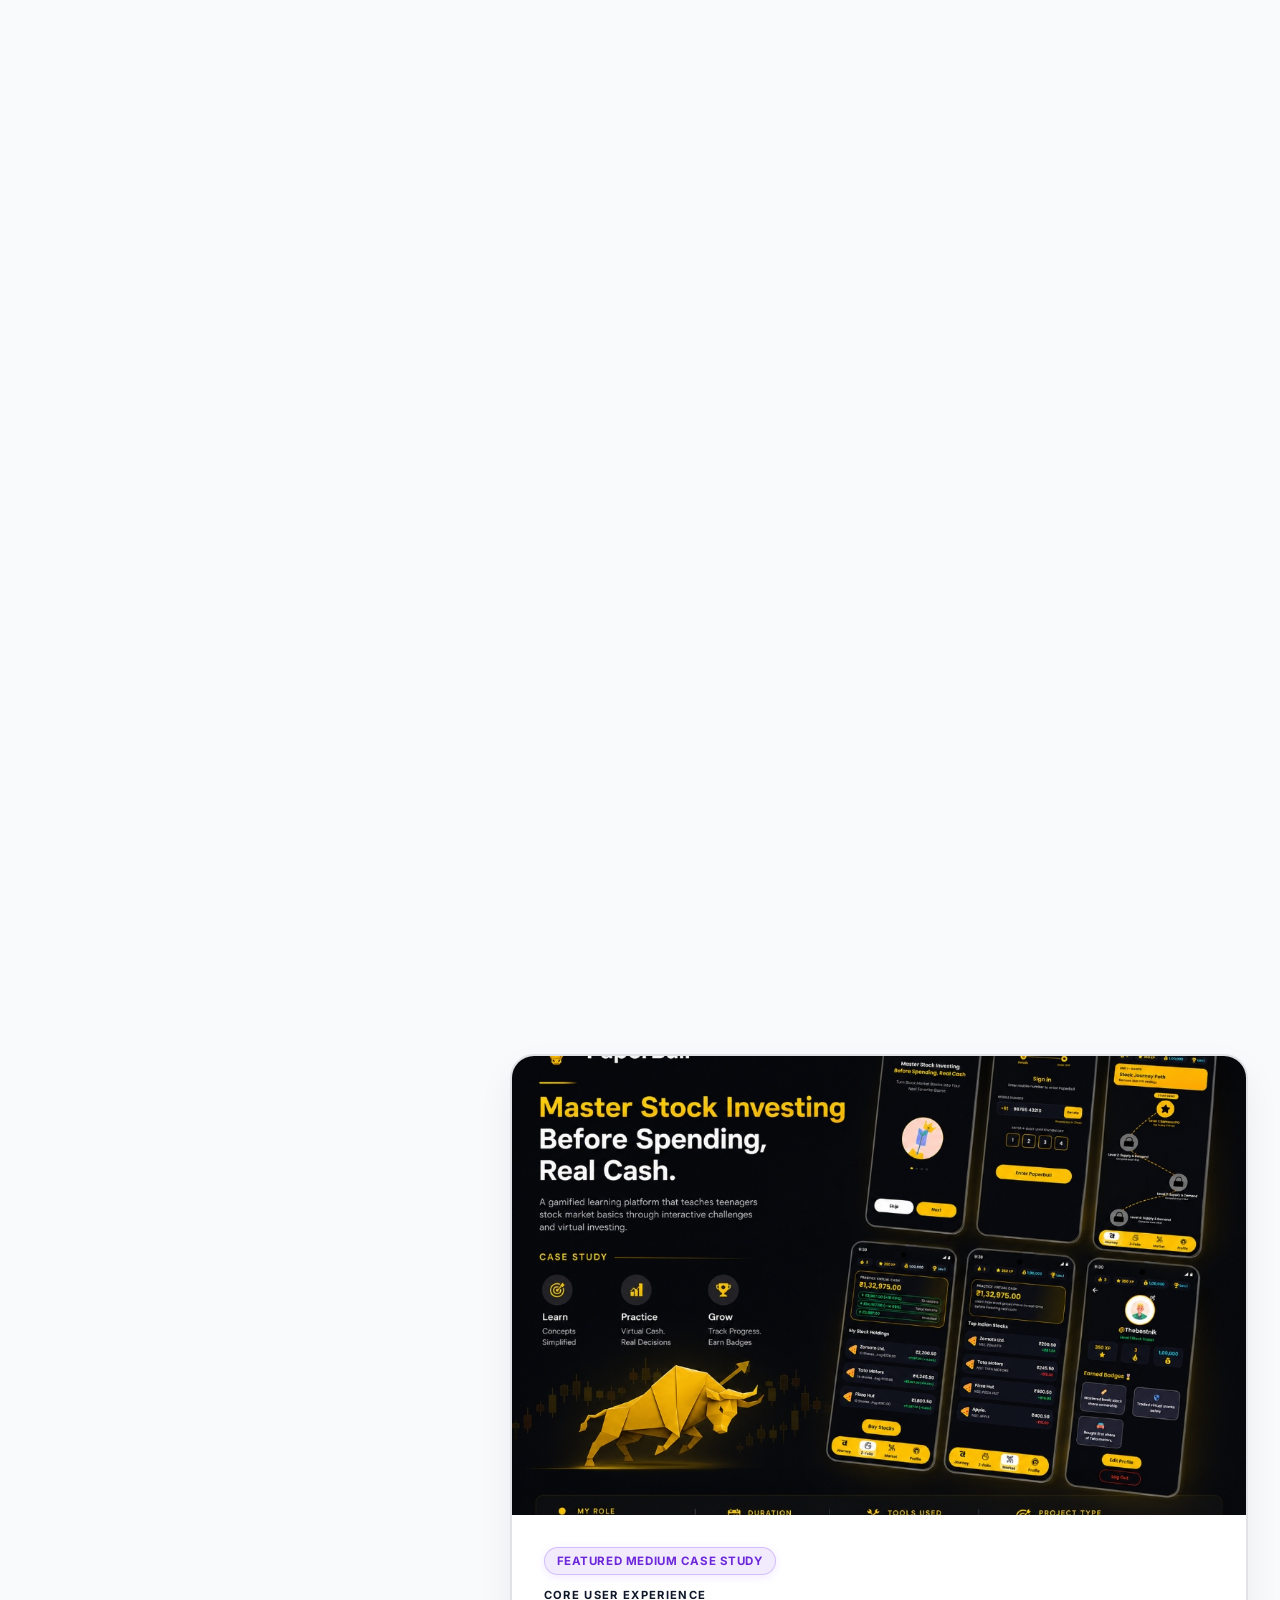
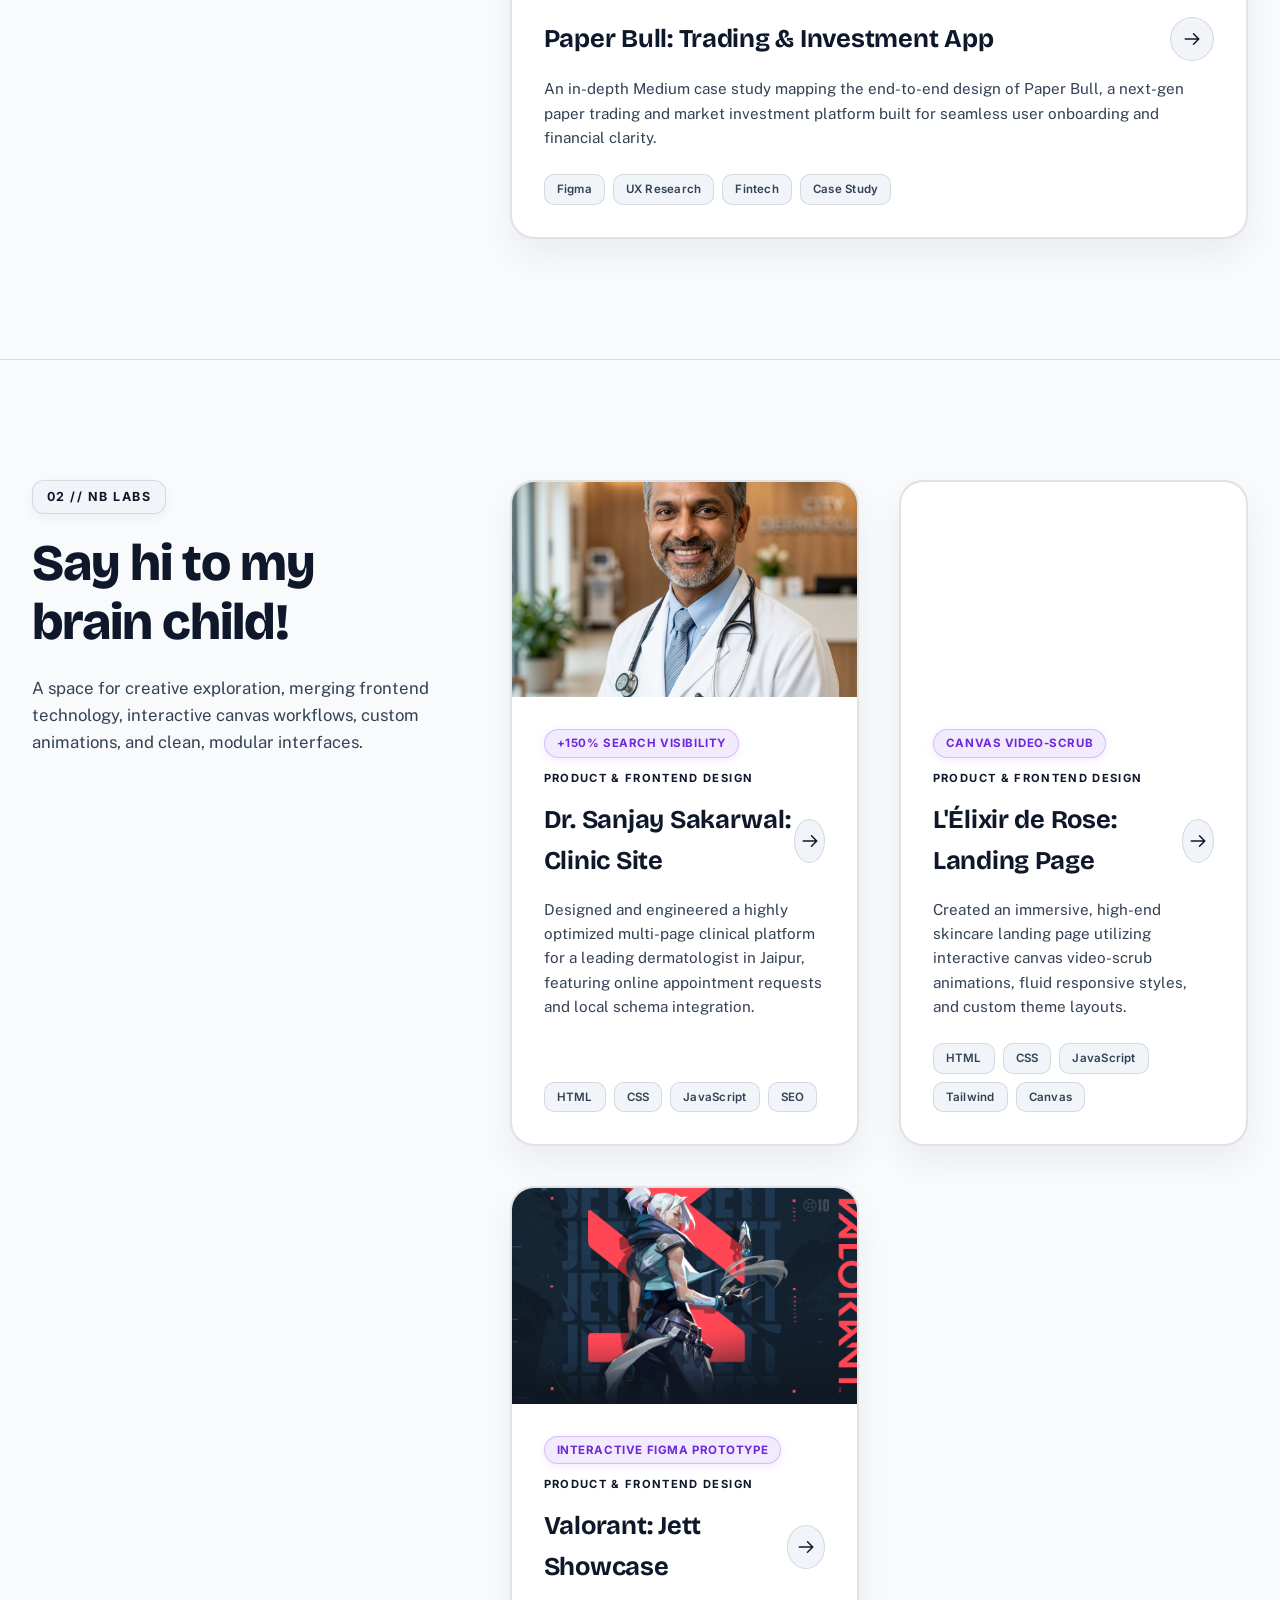
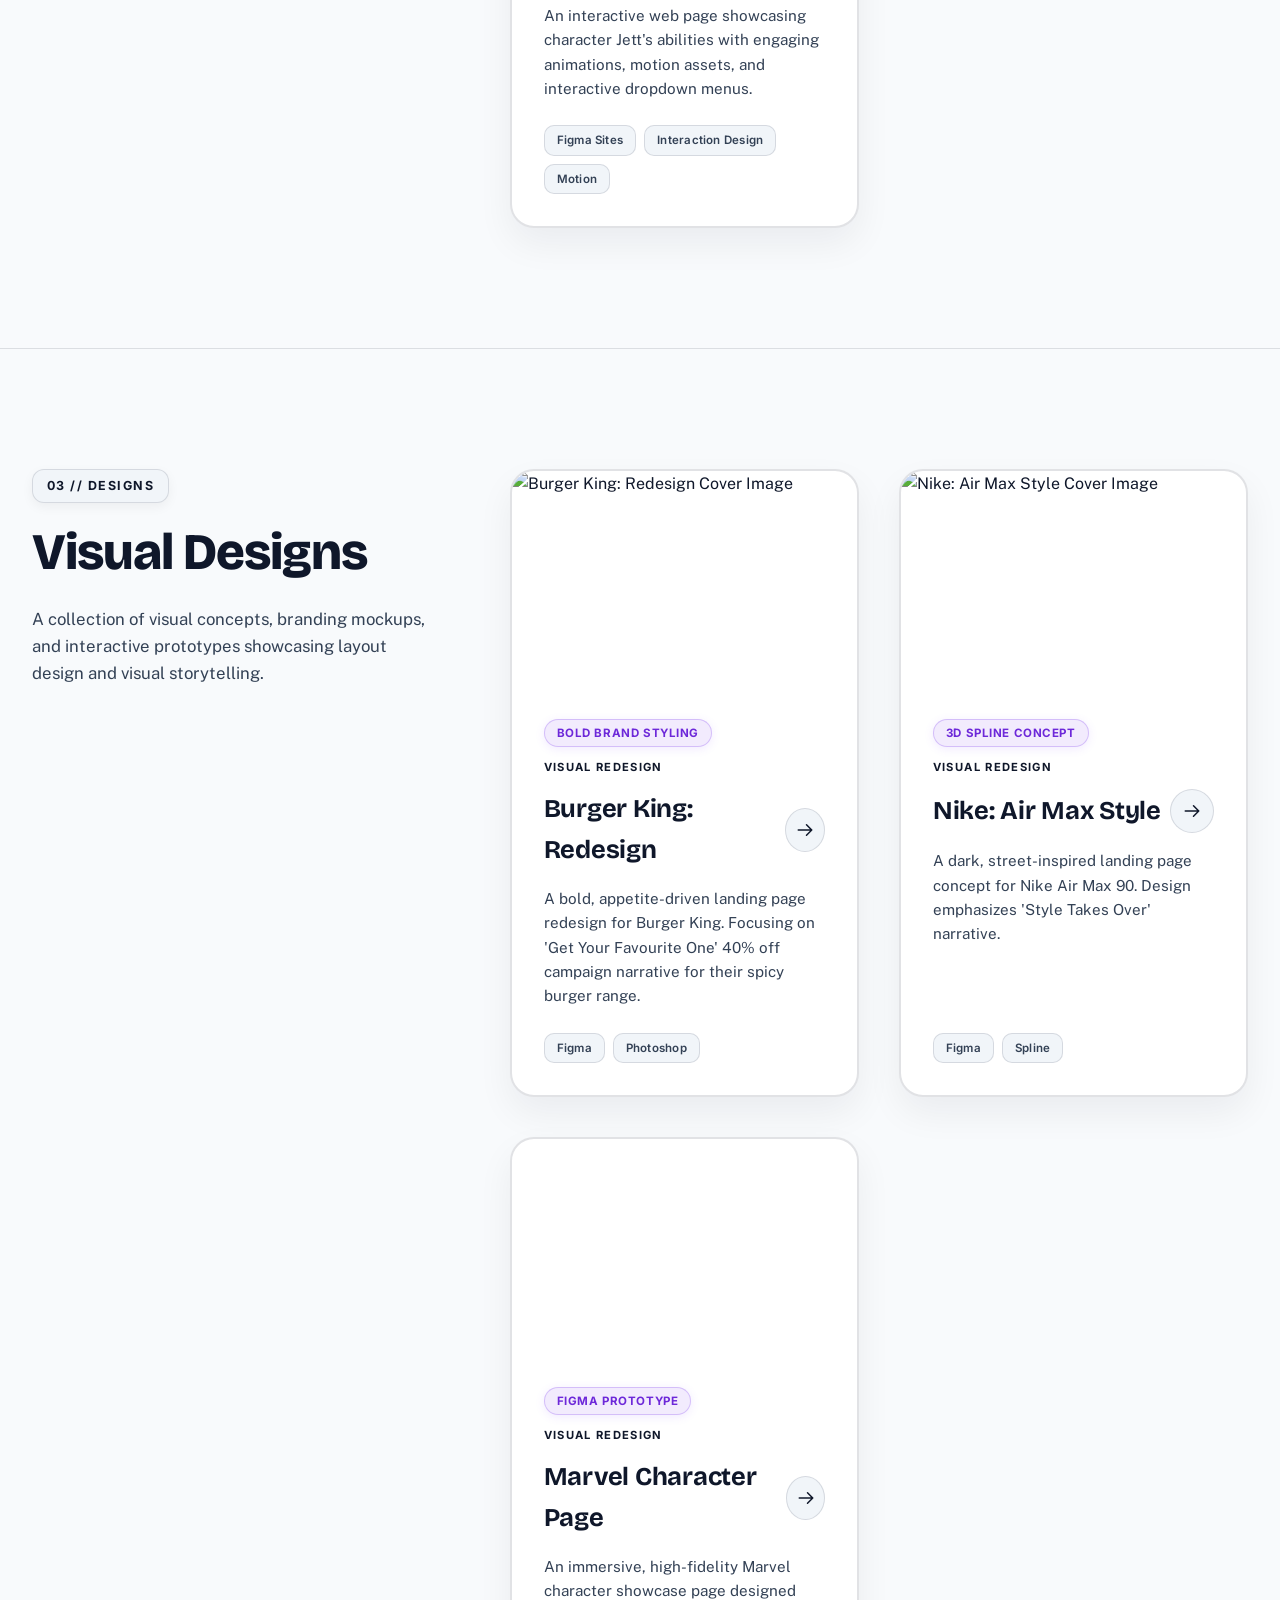
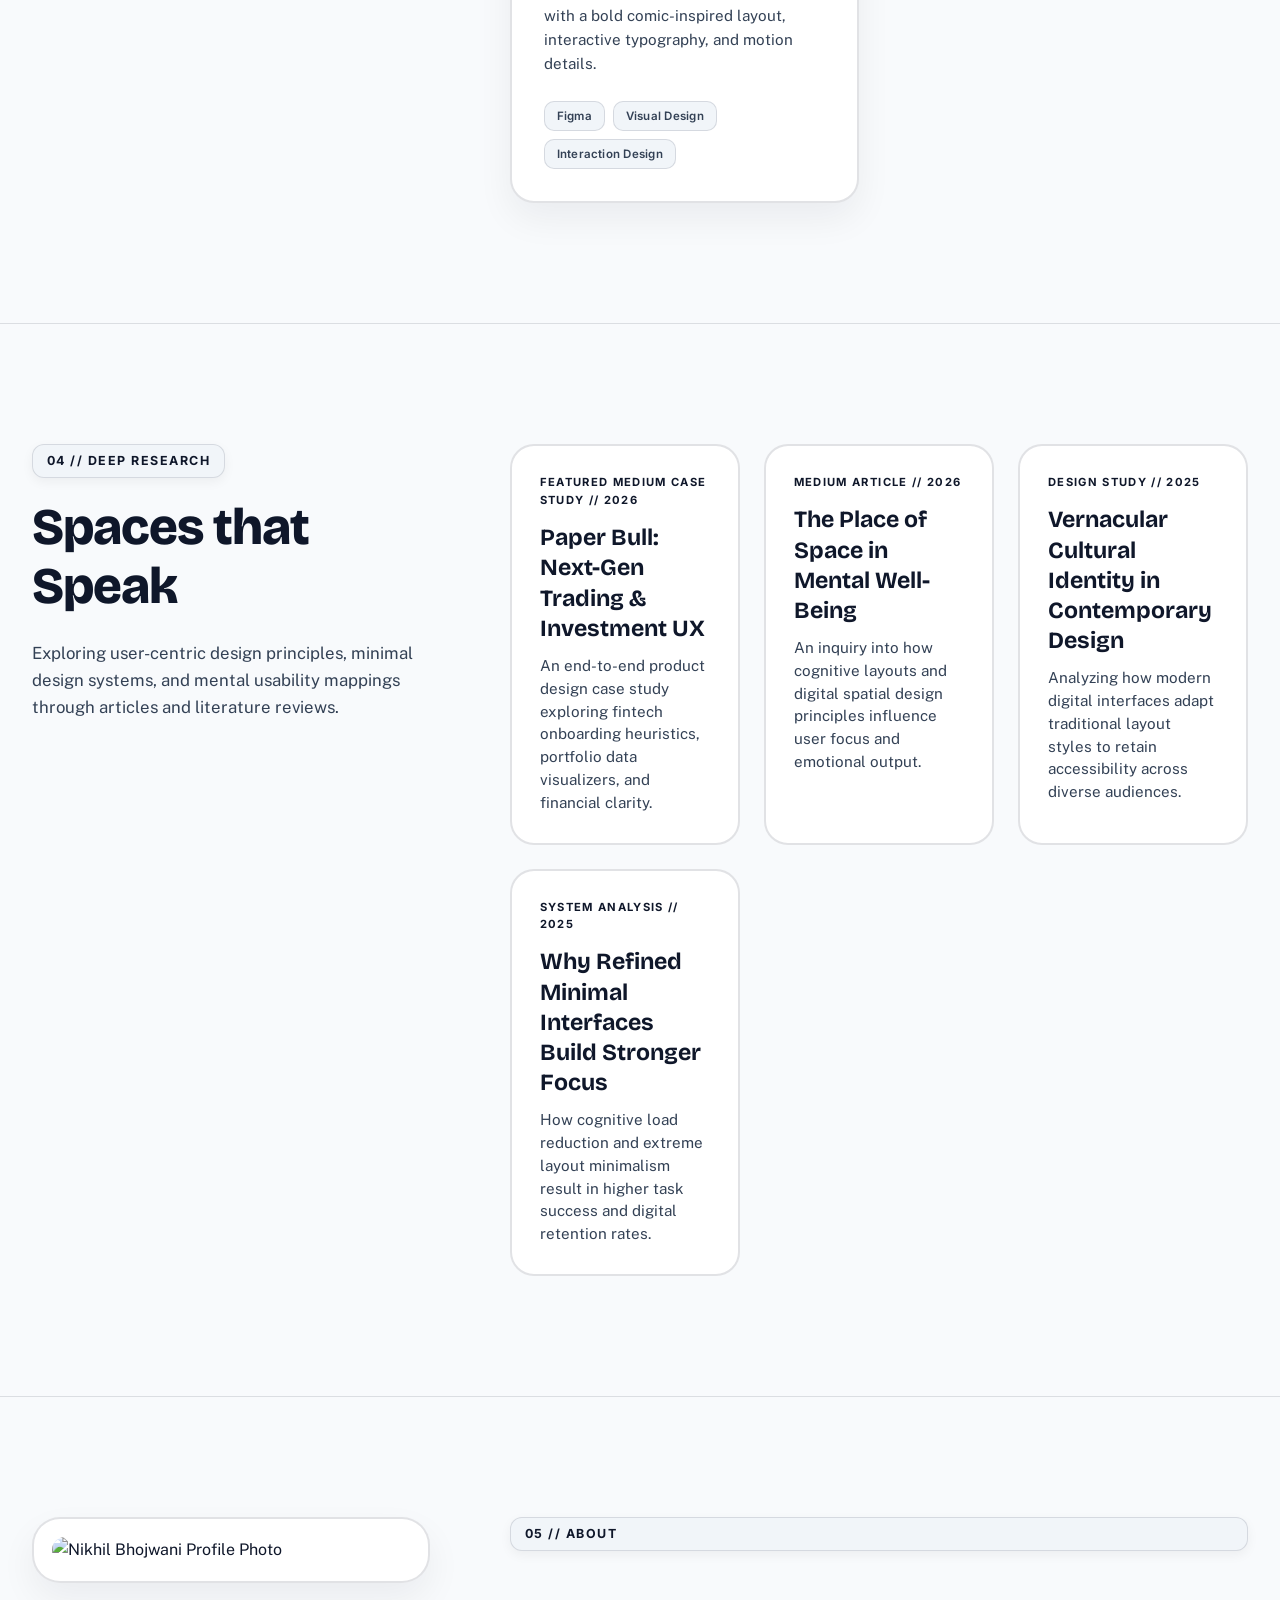
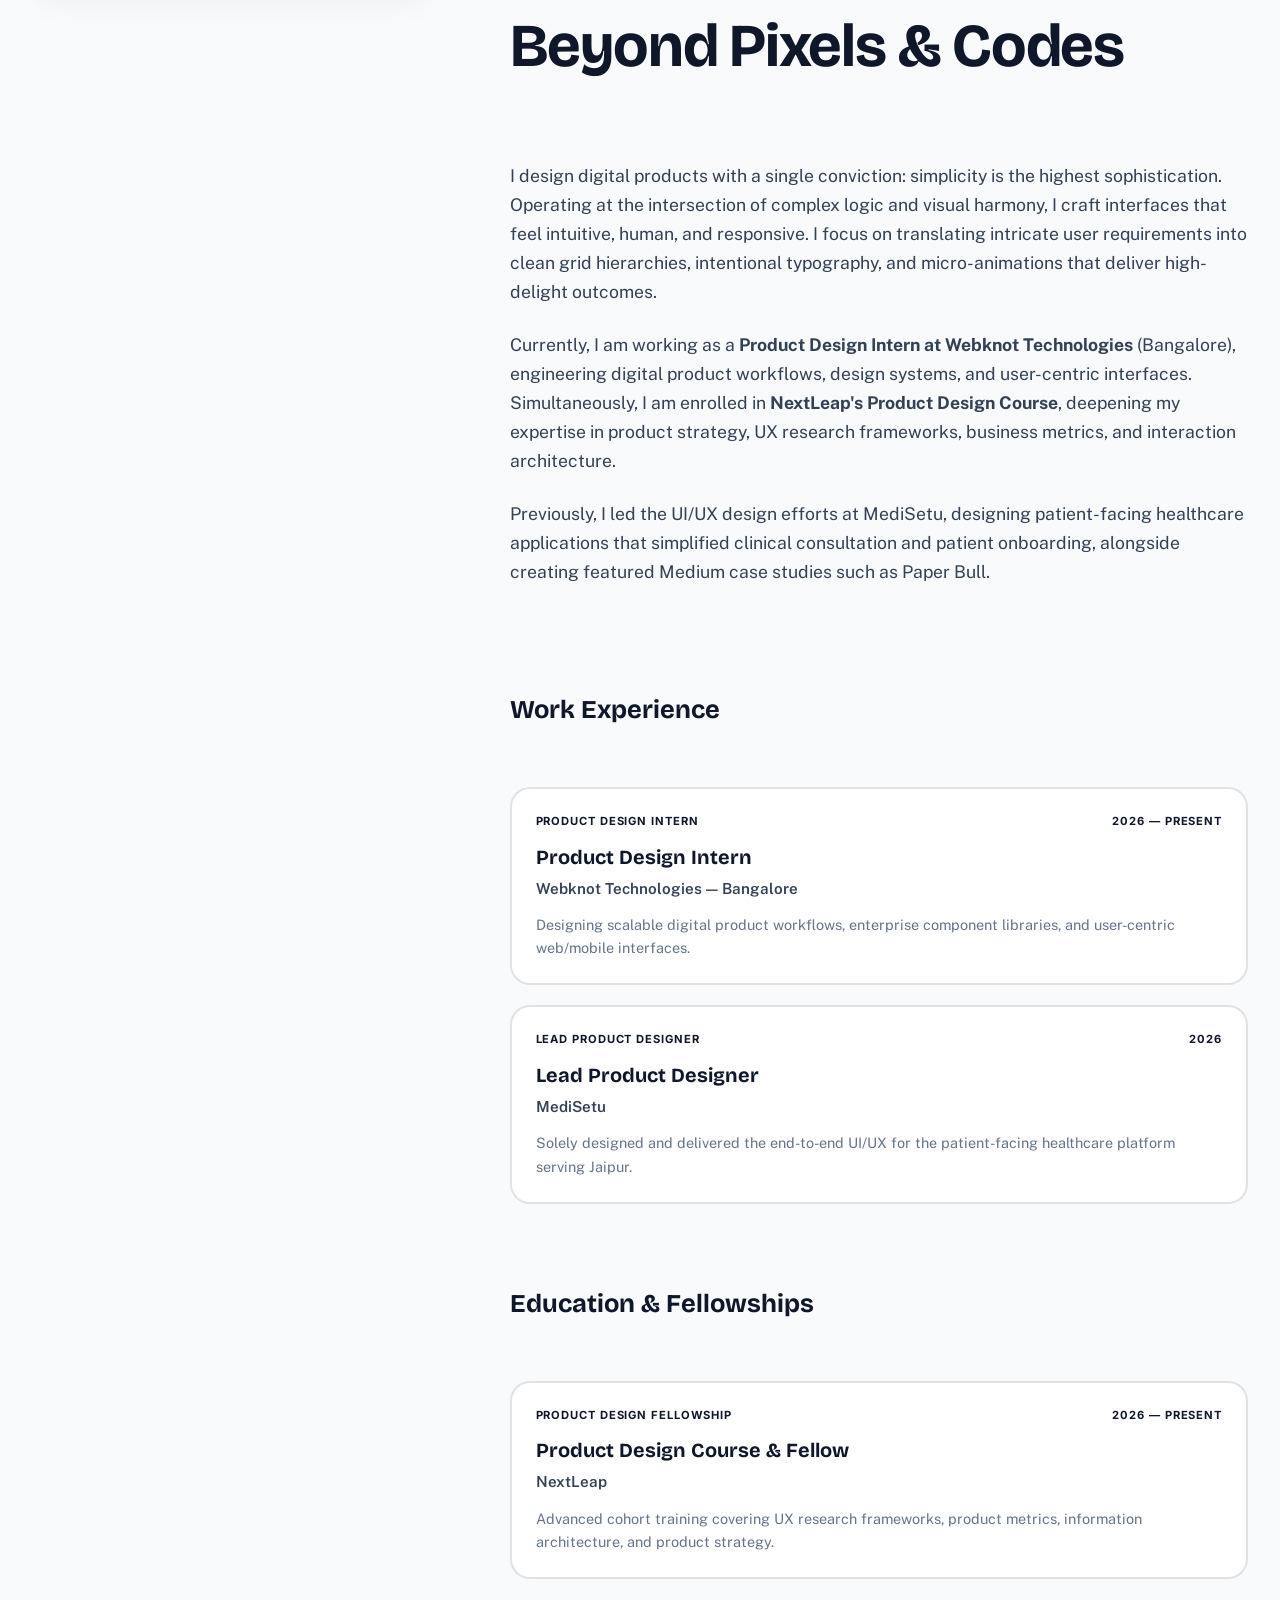
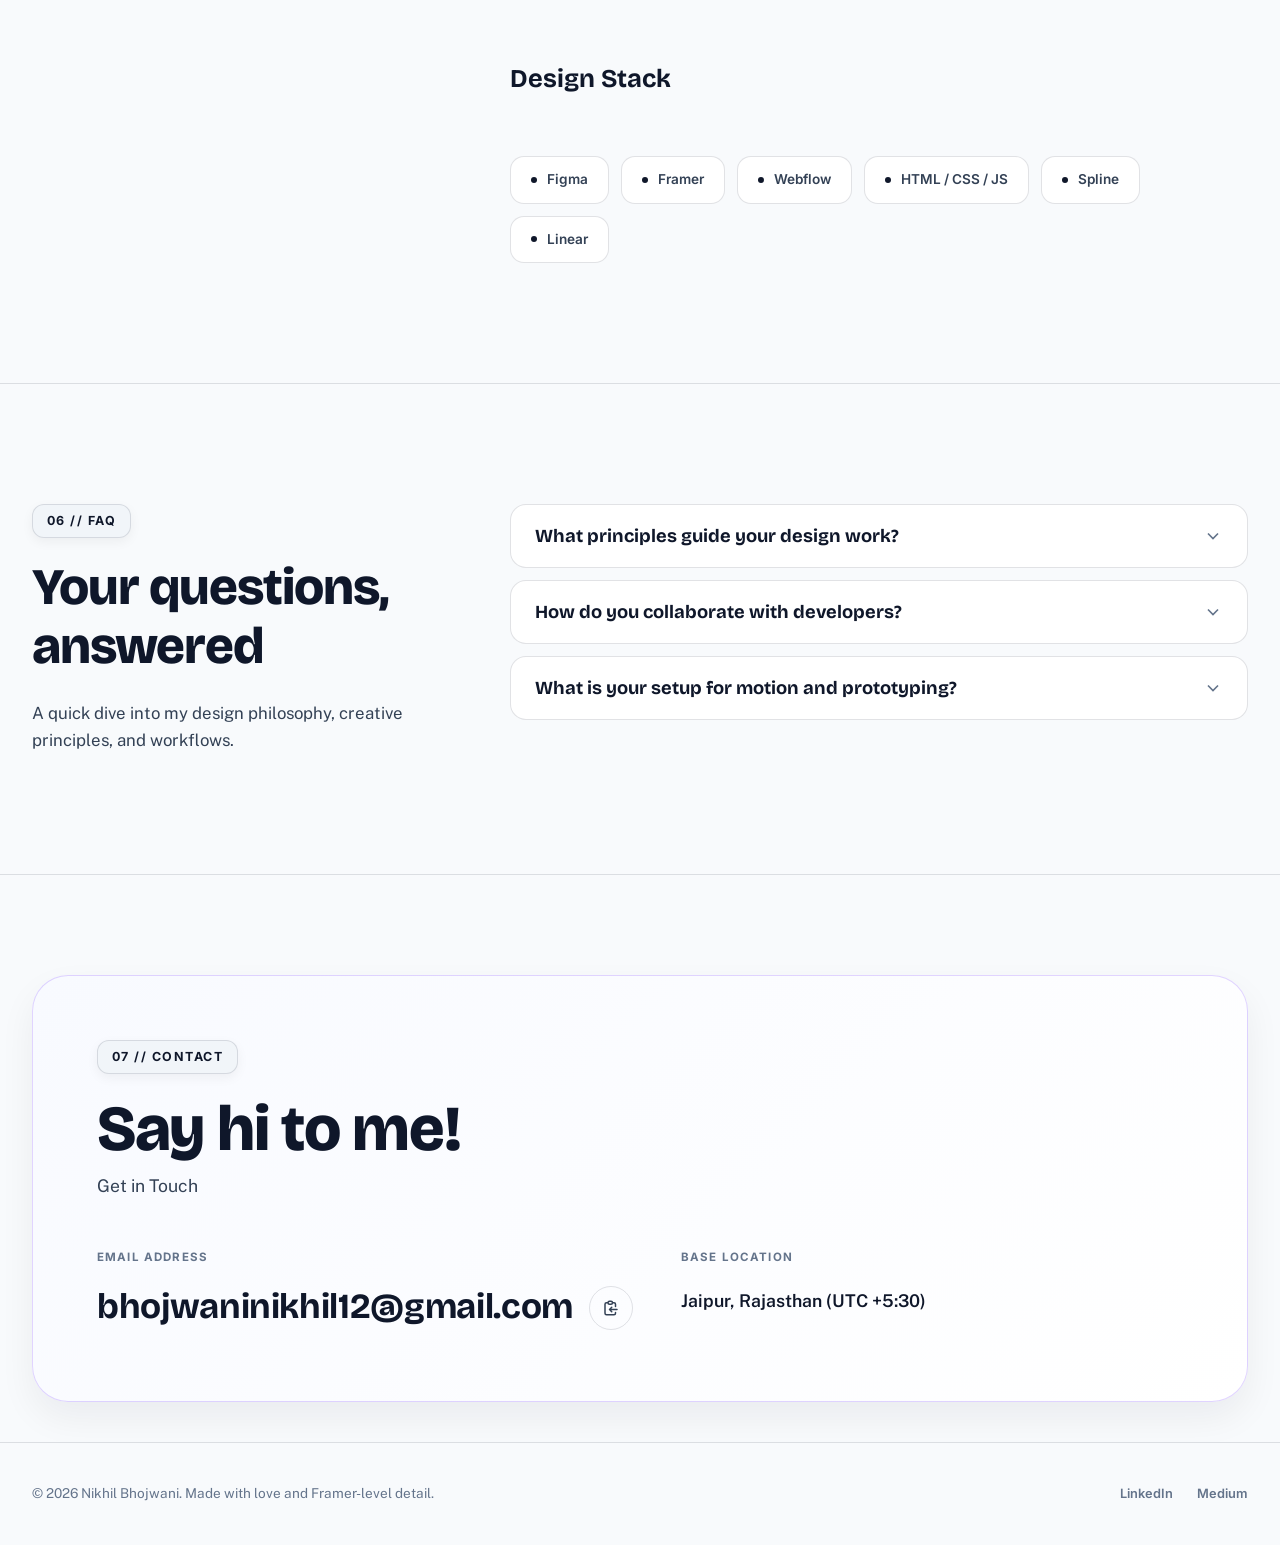
==== commit 1486c8f9: "feat: 2026 Product Designer portfolio redesign & comprehensive Light/Dark mode contrast bug fixes" ====
--- a/index.html
+++ b/index.html
@@ -47,7 +47,8 @@
         <a href="https://medium.com/@bhojwaninikhil12" target="_blank" rel="noopener" class="nav-link">Medium</a>
       </nav>
       
-      <div style="display: flex; align-items: center; gap: 16px;">
+      <div style="display: flex; align-items: center; gap: 14px;">
+        <span class="kbd-hint" title="Press T to toggle theme"><span class="kbd-badge">T</span></span>
         <button class="theme-toggle-track" id="themeToggle" aria-label="Toggle Light/Dark Theme">
           <div class="theme-toggle-knob">
             <!-- Moon Icon -->
@@ -76,6 +77,13 @@
   <section class="hero">
     <div class="container hero-grid">
       <div class="hero-content reveal-on-load">
+        <!-- Live Availability Status Beacon (2026 Trend) -->
+        <div class="hero-status-pill">
+          <span class="status-beacon-dot"></span>
+          <span>Available for Product Design Roles • Bangalore & Jaipur</span>
+          <span class="status-pill-time" id="liveTimeWidget">IST</span>
+        </div>
+
         <h1 class="hero-title">
           I am <span class="text-accent-glow">Nikhil Bhojwani</span>, a Product Designer crafting refined minimal interfaces.
         </h1>
@@ -302,9 +310,17 @@
     <div class="container split-container">
       <!-- Left Sidebar (Sticky) -->
       <div class="split-sidebar">
-        <span class="section-label">01 // Best Works</span>
-        <h2 class="split-sidebar-title">Best Works</h2>
-        <p class="split-sidebar-desc">My design journey centers on a human-centered approach to solve real-world problems. Currently, I design digital healthcare platforms at MediSetu, aiming to deliver seamless, intuitive workflows.</p>
+        <span class="section-label">01 // Selected Work</span>
+        <h2 class="split-sidebar-title">Crafted with Purpose</h2>
+        <p class="split-sidebar-desc">Translating complex systems into human-centric interfaces. A curated showcase of production design systems, interactive prototypes, and UX case studies.</p>
+        
+        <!-- Interactive Category Filter Tabs (2026 Trend) -->
+        <div class="work-filter-tabs" id="projectFilterTabs">
+          <button class="filter-tab-btn active" data-filter="all">All Projects <span class="tab-count">9</span></button>
+          <button class="filter-tab-btn" data-filter="best">Core UX & Platforms <span class="tab-count">3</span></button>
+          <button class="filter-tab-btn" data-filter="labs">Creative Labs <span class="tab-count">3</span></button>
+          <button class="filter-tab-btn" data-filter="action">Visual & Concepts <span class="tab-count">3</span></button>
+        </div>
       </div>
       <!-- Right Content (Scrollable Grid) -->
       <div class="split-content" id="bestWorksGrid">
@@ -600,6 +616,9 @@
     </div>
   </div>
 
+  <!-- Interactive Feedback Toast -->
+  <div class="site-toast" id="siteToast"></div>
+
   <!-- Javascript Modules -->
   <script src="projects.js"></script>
   <script src="app.js"></script>
--- a/index.css
+++ b/index.css
@@ -5,86 +5,122 @@
 /* --- Root Color Variables --- */
 :root {
   /* Transition Configurations */
-  --transition-speed: 0.4s;
+  --transition-speed: 0.35s;
   --transition-bezier: cubic-bezier(0.25, 1, 0.5, 1);
   
   /* Typography System */
   --font-display: 'Bricolage Grotesque', 'Space Grotesk', sans-serif;
   --font-body: 'Public Sans', sans-serif;
   --font-alt: 'Inter', sans-serif;
-}
-
-/* --- Dark Theme (Minimalist Dark Monochrome - High Contrast Lines) --- */
+  --font-sans: 'Public Sans', sans-serif;
+}
+
+/* --- Dark Theme (High Contrast Deep Obsidian & Polished Violet) --- */
 [data-theme="dark"] {
-  --bg: #000000;
-  --bg-surface: #0c0c0e;
-  --bg-surface-elevated: #16161a;
-  --bg-card: rgba(22, 22, 26, 0.9);
+  --bg: #09090b;
+  --bg-surface: #121217;
+  --bg-surface-elevated: #181822;
+  --bg-card: rgba(18, 18, 26, 0.88);
   
-  --text-primary: #ffffff;
-  --text-secondary: #d1d5db;
-  --text-muted: #a1a1aa;
+  --text-primary: #f8fafc;
+  --text-secondary: #cbd5e1;
+  --text-muted: #94a3b8;
   
-  --border: rgba(255, 255, 255, 0.2);
+  --border: rgba(255, 255, 255, 0.15);
   --border-focus: #ffffff;
   
   --accent: #ffffff;
-  --accent-secondary: #d1d5db;
-  --accent-glow: rgba(136, 85, 255, 0.25);
-  --spotlight-color: rgba(136, 85, 255, 0.15);
-  --glow-color: rgba(136, 85, 255, 0.1);
+  --accent-contrast: #09090b;
+  --accent-secondary: #e2e8f0;
+  --accent-glow: rgba(136, 85, 255, 0.3);
+  --accent-translucent: rgba(255, 255, 255, 0.08);
+  --accent-purple-light: rgba(136, 85, 255, 0.18);
+  --spotlight-color: rgba(136, 85, 255, 0.16);
+  --glow-color: rgba(136, 85, 255, 0.12);
   
-  --glass-bg: rgba(15, 15, 18, 0.9);
-  --glass-border: rgba(255, 255, 255, 0.18);
+  --glass-bg: rgba(18, 18, 24, 0.88);
+  --glass-border: rgba(255, 255, 255, 0.15);
   
-  --scroll-thumb: #333338;
-  --card-shadow: 0 20px 40px rgba(0, 0, 0, 0.85);
+  --scroll-thumb: #333342;
+  --card-shadow: 0 20px 45px rgba(0, 0, 0, 0.7);
+  
+  /* Metric Badge Tokens */
+  --metric-badge-bg: rgba(136, 85, 255, 0.22);
+  --metric-badge-text: #ddd6fe;
+  --metric-badge-border: rgba(136, 85, 255, 0.45);
+  
+  /* General Badge Tokens */
+  --badge-bg: rgba(255, 255, 255, 0.08);
+  --badge-text: #ffffff;
+  --badge-border: rgba(255, 255, 255, 0.2);
+
+  /* Status Pill Tokens */
+  --status-pill-bg: rgba(16, 185, 129, 0.12);
+  --status-pill-text: #34d399;
+  --status-pill-border: rgba(16, 185, 129, 0.3);
   
   /* Mesh Gradient Colors - Purple/Violet Palette */
-  --mesh-color-1: rgba(136, 85, 255, 0.22);
-  --mesh-color-2: rgba(91, 55, 190, 0.16);
-  --mesh-color-3: rgba(168, 85, 247, 0.18);
+  --mesh-color-1: rgba(136, 85, 255, 0.2);
+  --mesh-color-2: rgba(91, 55, 190, 0.14);
+  --mesh-color-3: rgba(168, 85, 247, 0.16);
   
   /* Contact Card Gradient */
-  --contact-grad: linear-gradient(135deg, #0c0c0e 0%, #080018 100%);
+  --contact-grad: linear-gradient(135deg, #101018 0%, #0d061f 100%);
   --contact-border: rgba(136, 85, 255, 0.35);
 }
-}
-
-/* --- Light Theme (Minimalist Light Monochrome - Default) --- */
+
+/* --- Light Theme (Clean Minimalist Editorial Paper & Obsidian Accents) --- */
 [data-theme="light"] {
-  --bg: #ffffff;
+  --bg: #f8fafc;
   --bg-surface: #ffffff;
-  --bg-surface-elevated: #f4f4f7;
-  --bg-card: rgba(255, 255, 255, 0.95);
+  --bg-surface-elevated: #f1f5f9;
+  --bg-card: rgba(255, 255, 255, 0.94);
   
-  --text-primary: #000000;
-  --text-secondary: #333333;
-  --text-muted: #555555;
+  --text-primary: #0f172a;
+  --text-secondary: #334155;
+  --text-muted: #64748b;
   
-  --border: rgba(0, 0, 0, 0.14);
-  --border-focus: #000000;
+  --border: rgba(15, 23, 42, 0.12);
+  --border-focus: #0f172a;
   
-  --accent: #000000;
-  --accent-secondary: #333333;
-  --accent-glow: rgba(136, 85, 255, 0.08);
-  --spotlight-color: rgba(136, 85, 255, 0.06);
-  --glow-color: rgba(136, 85, 255, 0.04);
+  --accent: #0f172a;
+  --accent-contrast: #ffffff;
+  --accent-secondary: #334155;
+  --accent-glow: rgba(136, 85, 255, 0.12);
+  --accent-translucent: rgba(15, 23, 42, 0.05);
+  --accent-purple-light: rgba(136, 85, 255, 0.1);
+  --spotlight-color: rgba(136, 85, 255, 0.08);
+  --glow-color: rgba(136, 85, 255, 0.06);
   
   --glass-bg: rgba(255, 255, 255, 0.9);
-  --glass-border: rgba(0, 0, 0, 0.12);
+  --glass-border: rgba(15, 23, 42, 0.1);
   
-  --scroll-thumb: #d0d0d0;
-  --card-shadow: 0 20px 40px rgba(0, 0, 0, 0.06);
+  --scroll-thumb: #cbd5e1;
+  --card-shadow: 0 16px 36px rgba(15, 23, 42, 0.06);
   
-  /* Mesh Gradient Colors - Light Purple/Violet Palette */
+  /* Metric Badge Tokens */
+  --metric-badge-bg: rgba(124, 58, 237, 0.1);
+  --metric-badge-text: #6d28d9;
+  --metric-badge-border: rgba(124, 58, 237, 0.25);
+  
+  /* General Badge Tokens */
+  --badge-bg: rgba(15, 23, 42, 0.05);
+  --badge-text: #0f172a;
+  --badge-border: rgba(15, 23, 42, 0.12);
+
+  /* Status Pill Tokens */
+  --status-pill-bg: rgba(16, 185, 129, 0.1);
+  --status-pill-text: #047857;
+  --status-pill-border: rgba(16, 185, 129, 0.28);
+  
+  /* Mesh Gradient Colors */
   --mesh-color-1: rgba(136, 85, 255, 0.07);
   --mesh-color-2: rgba(91, 55, 190, 0.05);
   --mesh-color-3: rgba(168, 85, 247, 0.06);
   
   /* Contact Card Gradient */
-  --contact-grad: linear-gradient(135deg, #faf8ff 0%, #ffffff 100%);
-  --contact-border: rgba(136, 85, 255, 0.2);
+  --contact-grad: linear-gradient(135deg, #f8faff 0%, #ffffff 100%);
+  --contact-border: rgba(136, 85, 255, 0.25);
 }
 
 /* --- Reset & Core Setup --- */
@@ -183,20 +219,23 @@
 .custom-cursor {
   width: 8px;
   height: 8px;
-  background-color: var(--accent);
+  background-color: var(--text-primary);
   border-radius: 50%;
   position: fixed;
   transform: translate(-50%, -50%);
   pointer-events: none;
   z-index: 10000000;
-  mix-blend-mode: difference;
-  transition: width 0.2s, height 0.2s, background-color 0.2s;
+  transition: width 0.2s cubic-bezier(0.25, 1, 0.5, 1), 
+              height 0.2s cubic-bezier(0.25, 1, 0.5, 1), 
+              background-color 0.2s ease,
+              opacity 0.2s ease;
 }
 
 .custom-cursor-ring {
   width: 32px;
   height: 32px;
-  border: 1px solid var(--accent);
+  border: 1.5px solid var(--text-primary);
+  opacity: 0.45;
   border-radius: 50%;
   position: fixed;
   transform: translate(-50%, -50%);
@@ -207,14 +246,15 @@
 
 /* Cursor State Classes */
 .cursor-hover .custom-cursor {
-  width: 16px;
-  height: 16px;
-  background-color: var(--accent-secondary);
+  width: 14px;
+  height: 14px;
+  background-color: var(--accent);
 }
 .cursor-hover .custom-cursor-ring {
-  width: 48px;
-  height: 48px;
-  border-color: var(--accent-secondary);
+  width: 46px;
+  height: 46px;
+  border-color: var(--accent);
+  opacity: 0.8;
 }
 
 /* Background Purple Cursor Gradient Glow — Framer-style spotlight */
@@ -241,17 +281,16 @@
 .cursor-view .custom-cursor {
   width: 72px;
   height: 72px;
-  background-color: var(--text-primary);
-  mix-blend-mode: normal;
+  background-color: var(--accent);
   display: flex;
   align-items: center;
   justify-content: center;
-  color: var(--bg);
+  color: var(--accent-contrast);
   font-family: var(--font-alt);
   font-size: 0.75rem;
-  font-weight: 700;
+  font-weight: 800;
   letter-spacing: 0.12em;
-  box-shadow: 0 10px 20px rgba(0, 0, 0, 0.15);
+  box-shadow: 0 10px 25px rgba(0, 0, 0, 0.25);
 }
 .cursor-view .custom-cursor::after {
   content: 'VIEW';
@@ -434,7 +473,7 @@
   position: absolute;
   width: 14px;
   height: 14px;
-  fill: #ffffff;
+  fill: var(--accent-contrast);
   transition: opacity var(--transition-speed) var(--transition-bezier),
               transform var(--transition-speed) var(--transition-bezier);
 }
@@ -588,13 +627,15 @@
 
 .btn-primary {
   background-color: var(--accent);
-  color: var(--bg);
+  color: var(--accent-contrast);
   border: 2px solid var(--accent);
   box-shadow: 0 10px 24px rgba(136, 85, 255, 0.2);
 }
 .btn-primary:hover {
+  background-color: var(--accent);
+  color: var(--accent-contrast);
   transform: translateY(-3px) scale(1.02);
-  box-shadow: 0 16px 32px rgba(136, 85, 255, 0.3);
+  box-shadow: 0 16px 32px var(--accent-glow);
 }
 
 /* Hero Mascot Cartoon Styling */
@@ -1003,8 +1044,8 @@
 }
 
 .project-action-btn {
-  background: none;
-  border: none;
+  background: var(--bg-surface-elevated);
+  border: 1.5px solid var(--border);
   color: var(--text-primary);
   width: 44px;
   height: 44px;
@@ -1012,19 +1053,24 @@
   align-items: center;
   justify-content: center;
   border-radius: 50%;
-  border: 1px solid var(--border);
-  transition: all 0.3s ease;
+  transition: all 0.3s cubic-bezier(0.25, 1, 0.5, 1);
 }
 
 .project-action-btn svg {
   width: 18px;
   height: 18px;
+  transition: transform 0.3s ease;
 }
 
 .project-card:hover .project-action-btn {
   background-color: var(--accent);
   border-color: var(--accent);
-  color: #000;
+  color: var(--accent-contrast);
+  transform: scale(1.08);
+}
+
+.project-card:hover .project-action-btn svg {
+  transform: translate(2px, -2px);
 }
 
 .project-description {
@@ -1330,19 +1376,21 @@
 .copy-btn-new::before {
   content: 'Copied!';
   position: absolute;
-  bottom: 110%;
+  bottom: 115%;
   left: 50%;
   transform: translateX(-50%) translateY(5px);
   background-color: var(--accent);
-  color: #000;
+  color: var(--accent-contrast);
   padding: 6px 12px;
-  border-radius: 6px;
-  font-family: var(--font-alt);
-  font-size: 0.7rem;
-  font-weight: 700;
+  border-radius: 8px;
+  font-family: var(--font-alt);
+  font-size: 0.72rem;
+  font-weight: 700;
+  letter-spacing: 0.04em;
+  box-shadow: 0 4px 14px rgba(0, 0, 0, 0.25);
   opacity: 0;
   pointer-events: none;
-  transition: all 0.2s ease;
+  transition: all 0.2s cubic-bezier(0.25, 1, 0.5, 1);
 }
 .copy-btn-new.copied::before {
   opacity: 1;
@@ -1796,18 +1844,26 @@
 .project-metric-badge {
   display: inline-flex;
   align-items: center;
+  gap: 6px;
   font-family: var(--font-alt);
   font-size: 0.72rem;
   font-weight: 700;
   text-transform: uppercase;
-  letter-spacing: 0.5px;
-  color: #000000;
-  background-color: var(--accent-purple-light);
+  letter-spacing: 0.05em;
+  color: var(--metric-badge-text);
+  background-color: var(--metric-badge-bg);
+  border: 1px solid var(--metric-badge-border);
   padding: 4px 12px;
-  border-radius: 12px;
+  border-radius: 999px;
   margin-bottom: 12px;
-  box-shadow: 0 4px 12px rgba(202, 201, 255, 0.25);
+  box-shadow: 0 2px 10px rgba(136, 85, 255, 0.12);
   align-self: flex-start;
+  transition: all 0.3s ease;
+}
+
+.project-card:hover .project-metric-badge {
+  transform: translateY(-1px);
+  box-shadow: 0 4px 14px rgba(136, 85, 255, 0.2);
 }
 
 /* --- Testimonials Styling --- */
@@ -2425,7 +2481,7 @@
   font-weight: 800;
   letter-spacing: 0.08em;
   background: var(--accent);
-  color: #fff;
+  color: var(--accent-contrast);
   padding: 3px 8px;
   border-radius: 999px;
   text-transform: uppercase;
@@ -2456,45 +2512,188 @@
 [data-theme="dark"] .about-photo-wrapper,
 [data-theme="dark"] .linktree-hub-container,
 [data-theme="dark"] .linktree-pill-btn {
-  border-color: rgba(255, 255, 255, 0.2);
+  border-color: rgba(255, 255, 255, 0.18);
 }
 
 [data-theme="dark"] .site-header {
-  border-bottom-color: rgba(255, 255, 255, 0.18);
+  border-bottom-color: rgba(255, 255, 255, 0.16);
 }
 
 [data-theme="dark"] .site-footer {
-  border-top-color: rgba(255, 255, 255, 0.18);
+  border-top-color: rgba(255, 255, 255, 0.16);
 }
 
 /* ==========================================================================
-   Spider-Man Dual Identity Mode Component & Animation Styles
+   2026 Product Designer Trends: Modern Components & UI Features
    ========================================================================== */
-.spider-sense-btn {
+
+/* 1. Live Availability & Location Status Pill */
+.hero-status-pill {
   display: inline-flex;
   align-items: center;
-  gap: 8px;
-  padding: 8px 16px;
+  gap: 10px;
+  background-color: var(--status-pill-bg);
+  border: 1px solid var(--status-pill-border);
+  padding: 6px 16px;
   border-radius: 999px;
-  border: 2px solid #ff1e42;
-  background: linear-gradient(135deg, #ff1e42 0%, #b3001e 100%);
-  color: #ffffff;
-  font-family: var(--font-alt);
-  font-size: 0.78rem;
-  font-weight: 800;
-  letter-spacing: 0.05em;
-  cursor: pointer;
-  box-shadow: 0 0 15px rgba(255, 30, 66, 0.4);
-  transition: all 0.35s var(--transition-bezier);
-}
-
-.spider-sense-btn:hover {
-  transform: translateY(-2px) scale(1.05);
-  box-shadow: 0 0 25px rgba(255, 30, 66, 0.75);
-}
-
-.spider-pulse-dot {
+  margin-bottom: 24px;
+  font-family: var(--font-alt);
+  font-size: 0.8rem;
+  font-weight: 600;
+  color: var(--status-pill-text);
+  box-shadow: 0 2px 10px rgba(16, 185, 129, 0.12);
+  transition: all 0.3s ease;
+  width: fit-content;
+}
+
+.hero-status-pill:hover {
+  transform: translateY(-2px);
+  box-shadow: 0 4px 16px rgba(16, 185, 129, 0.2);
+}
+
+.status-beacon-dot {
   width: 8px;
   height: 8px;
   border-radius: 50%;
-}
+  background-color: #10b981;
+  position: relative;
+  box-shadow: 0 0 8px #10b981;
+}
+
+.status-beacon-dot::after {
+  content: '';
+  position: absolute;
+  inset: -3px;
+  border-radius: 50%;
+  border: 1.5px solid #10b981;
+  animation: beaconPulse 2s cubic-bezier(0.24, 0, 0.38, 1) infinite;
+}
+
+@keyframes beaconPulse {
+  0% { transform: scale(0.9); opacity: 1; }
+  100% { transform: scale(2.2); opacity: 0; }
+}
+
+.status-pill-time {
+  opacity: 0.8;
+  font-size: 0.74rem;
+  font-weight: 700;
+  background: rgba(16, 185, 129, 0.15);
+  padding: 2px 8px;
+  border-radius: 6px;
+  letter-spacing: 0.04em;
+}
+
+/* 2. Interactive Project Category Filter Tabs */
+.work-filter-tabs {
+  display: flex;
+  flex-wrap: wrap;
+  gap: 8px;
+  margin-top: 28px;
+  margin-bottom: 8px;
+}
+
+.filter-tab-btn {
+  background: var(--bg-surface);
+  border: 1.5px solid var(--border);
+  color: var(--text-secondary);
+  font-family: var(--font-alt);
+  font-size: 0.82rem;
+  font-weight: 600;
+  padding: 8px 16px;
+  border-radius: 12px;
+  cursor: pointer;
+  display: inline-flex;
+  align-items: center;
+  gap: 8px;
+  transition: all 0.25s cubic-bezier(0.25, 1, 0.5, 1);
+}
+
+.filter-tab-btn:hover {
+  border-color: var(--accent);
+  color: var(--text-primary);
+  transform: translateY(-1px);
+}
+
+.filter-tab-btn.active {
+  background-color: var(--accent);
+  color: var(--accent-contrast);
+  border-color: var(--accent);
+  font-weight: 700;
+  box-shadow: 0 4px 14px var(--accent-glow);
+}
+
+.filter-tab-btn .tab-count {
+  font-size: 0.68rem;
+  font-weight: 700;
+  padding: 2px 6px;
+  border-radius: 6px;
+  background: rgba(125, 125, 125, 0.15);
+  transition: background-color 0.25s ease, color 0.25s ease;
+}
+
+.filter-tab-btn.active .tab-count {
+  background: rgba(255, 255, 255, 0.25);
+  color: var(--accent-contrast);
+}
+
+[data-theme="dark"] .filter-tab-btn.active .tab-count {
+  background: rgba(0, 0, 0, 0.2);
+  color: var(--accent-contrast);
+}
+
+/* 3. Keyboard Shortcut Hint in Header / Footer */
+.kbd-hint {
+  display: inline-flex;
+  align-items: center;
+  gap: 6px;
+  font-family: var(--font-alt);
+  font-size: 0.72rem;
+  font-weight: 600;
+  color: var(--text-muted);
+}
+
+.kbd-badge {
+  display: inline-flex;
+  align-items: center;
+  justify-content: center;
+  min-width: 20px;
+  height: 20px;
+  padding: 0 5px;
+  border-radius: 6px;
+  background-color: var(--bg-surface-elevated);
+  border: 1px solid var(--border);
+  font-size: 0.68rem;
+  font-weight: 800;
+  color: var(--text-primary);
+  box-shadow: 0 1px 2px rgba(0, 0, 0, 0.1);
+}
+
+/* 4. Global Toast Notification */
+.site-toast {
+  position: fixed;
+  bottom: 28px;
+  right: 28px;
+  z-index: 9999999;
+  background-color: var(--accent);
+  color: var(--accent-contrast);
+  padding: 12px 22px;
+  border-radius: 14px;
+  font-family: var(--font-alt);
+  font-size: 0.85rem;
+  font-weight: 700;
+  box-shadow: 0 10px 30px rgba(0, 0, 0, 0.35);
+  display: flex;
+  align-items: center;
+  gap: 10px;
+  opacity: 0;
+  transform: translateY(20px) scale(0.95);
+  pointer-events: none;
+  transition: all 0.35s cubic-bezier(0.175, 0.885, 0.32, 1.275);
+}
+
+.site-toast.show {
+  opacity: 1;
+  transform: translateY(0) scale(1);
+  pointer-events: auto;
+}
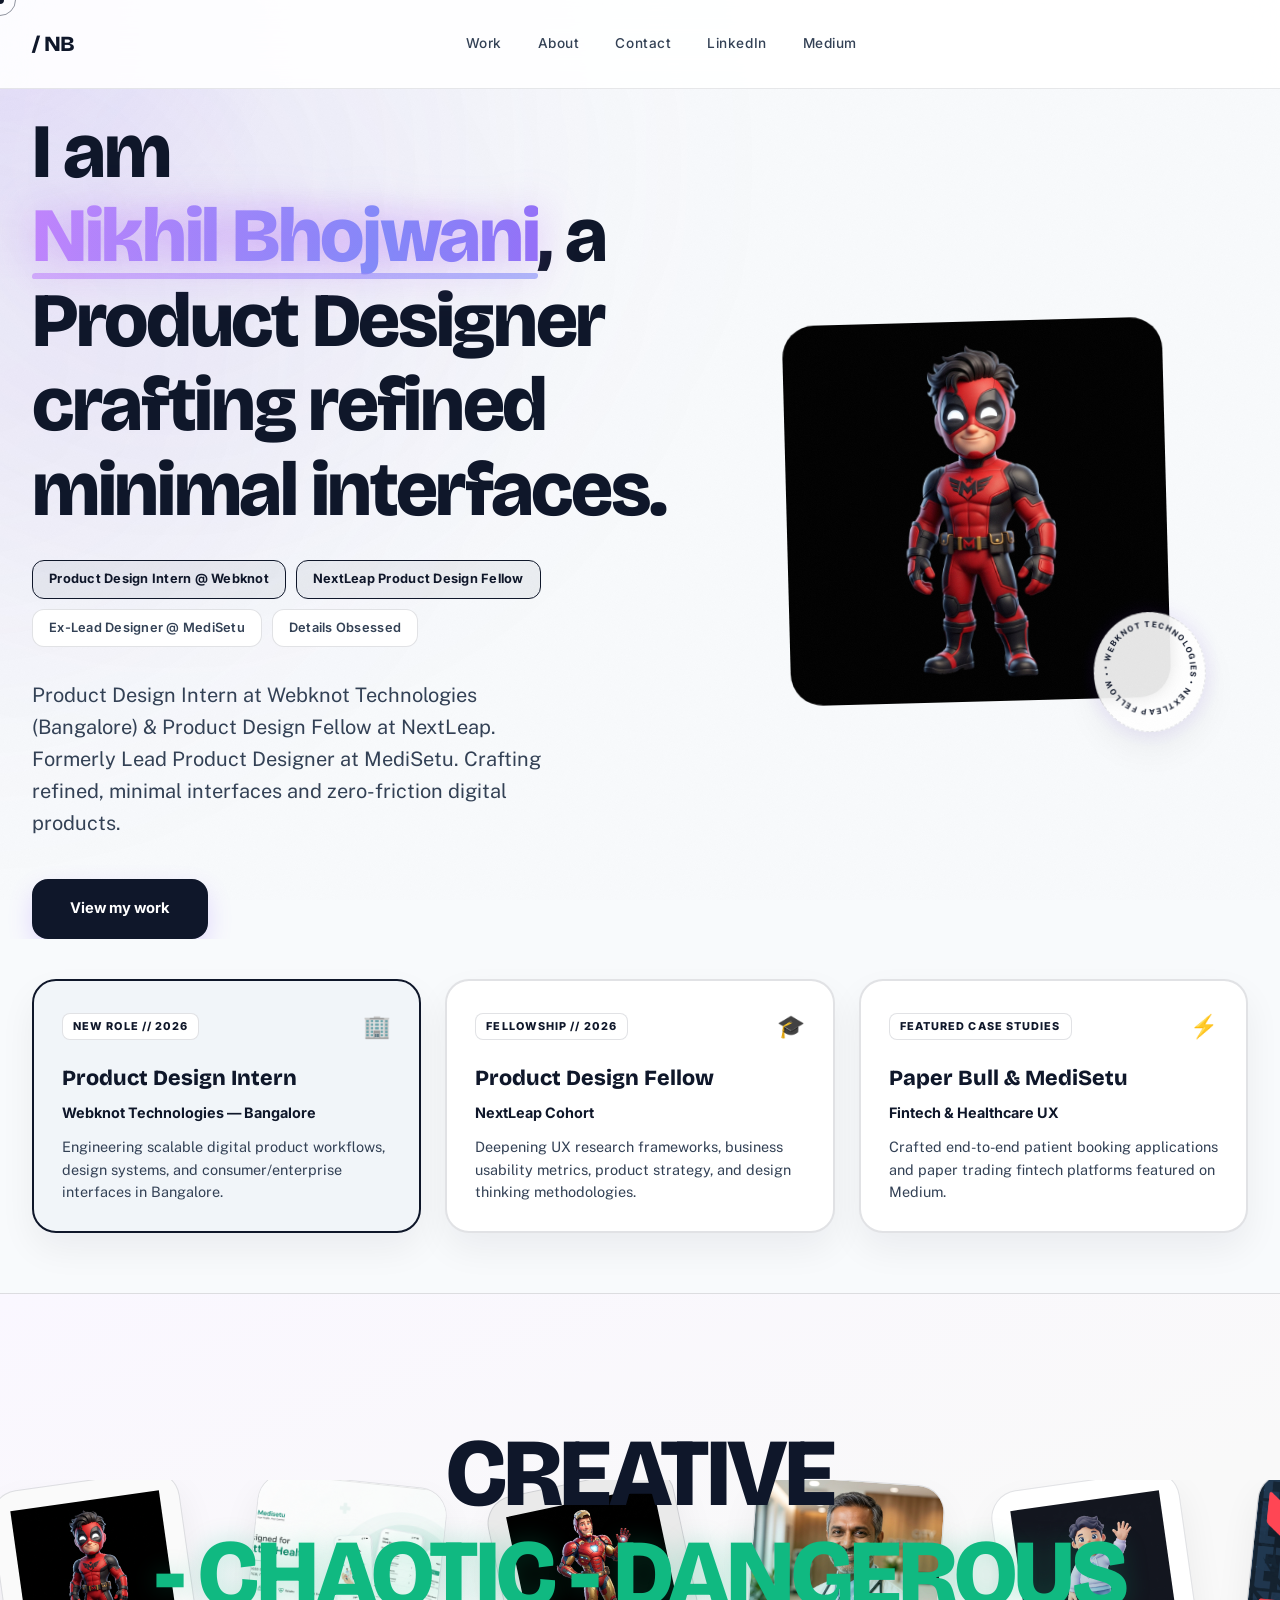
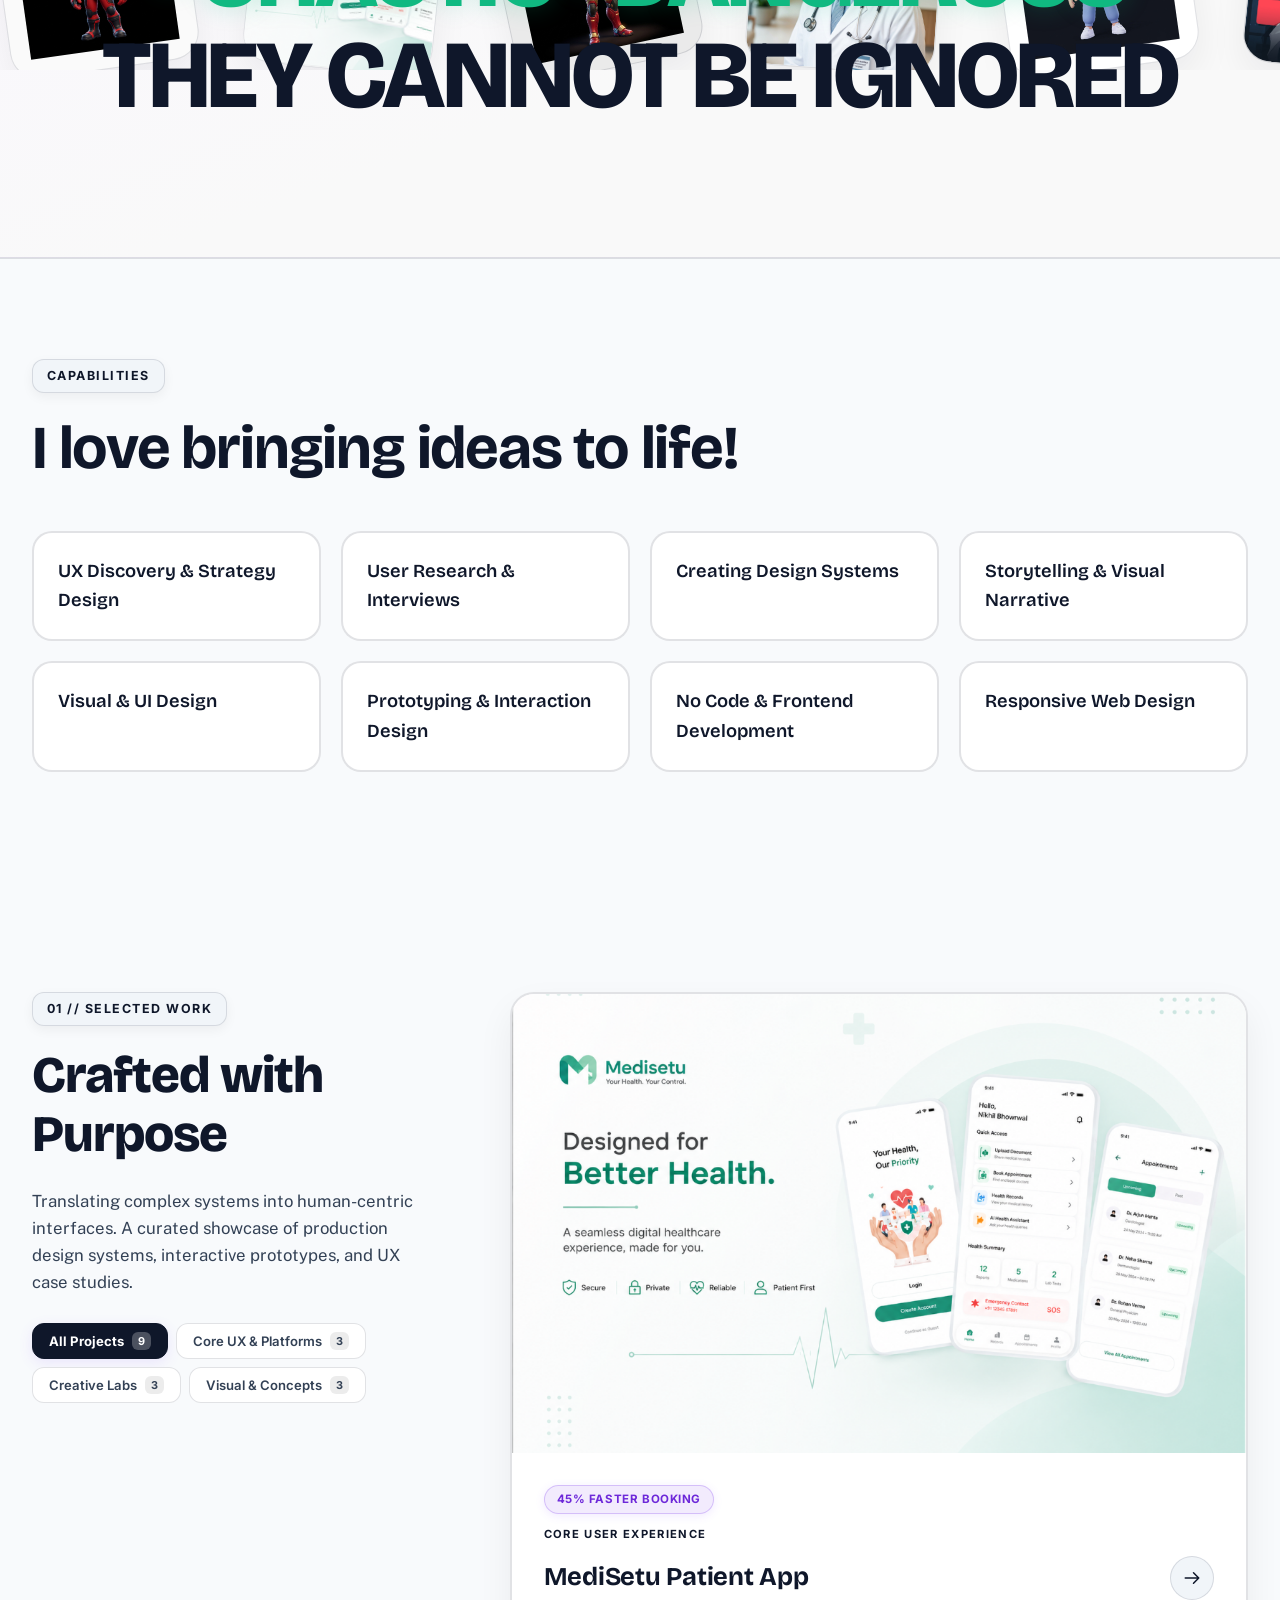
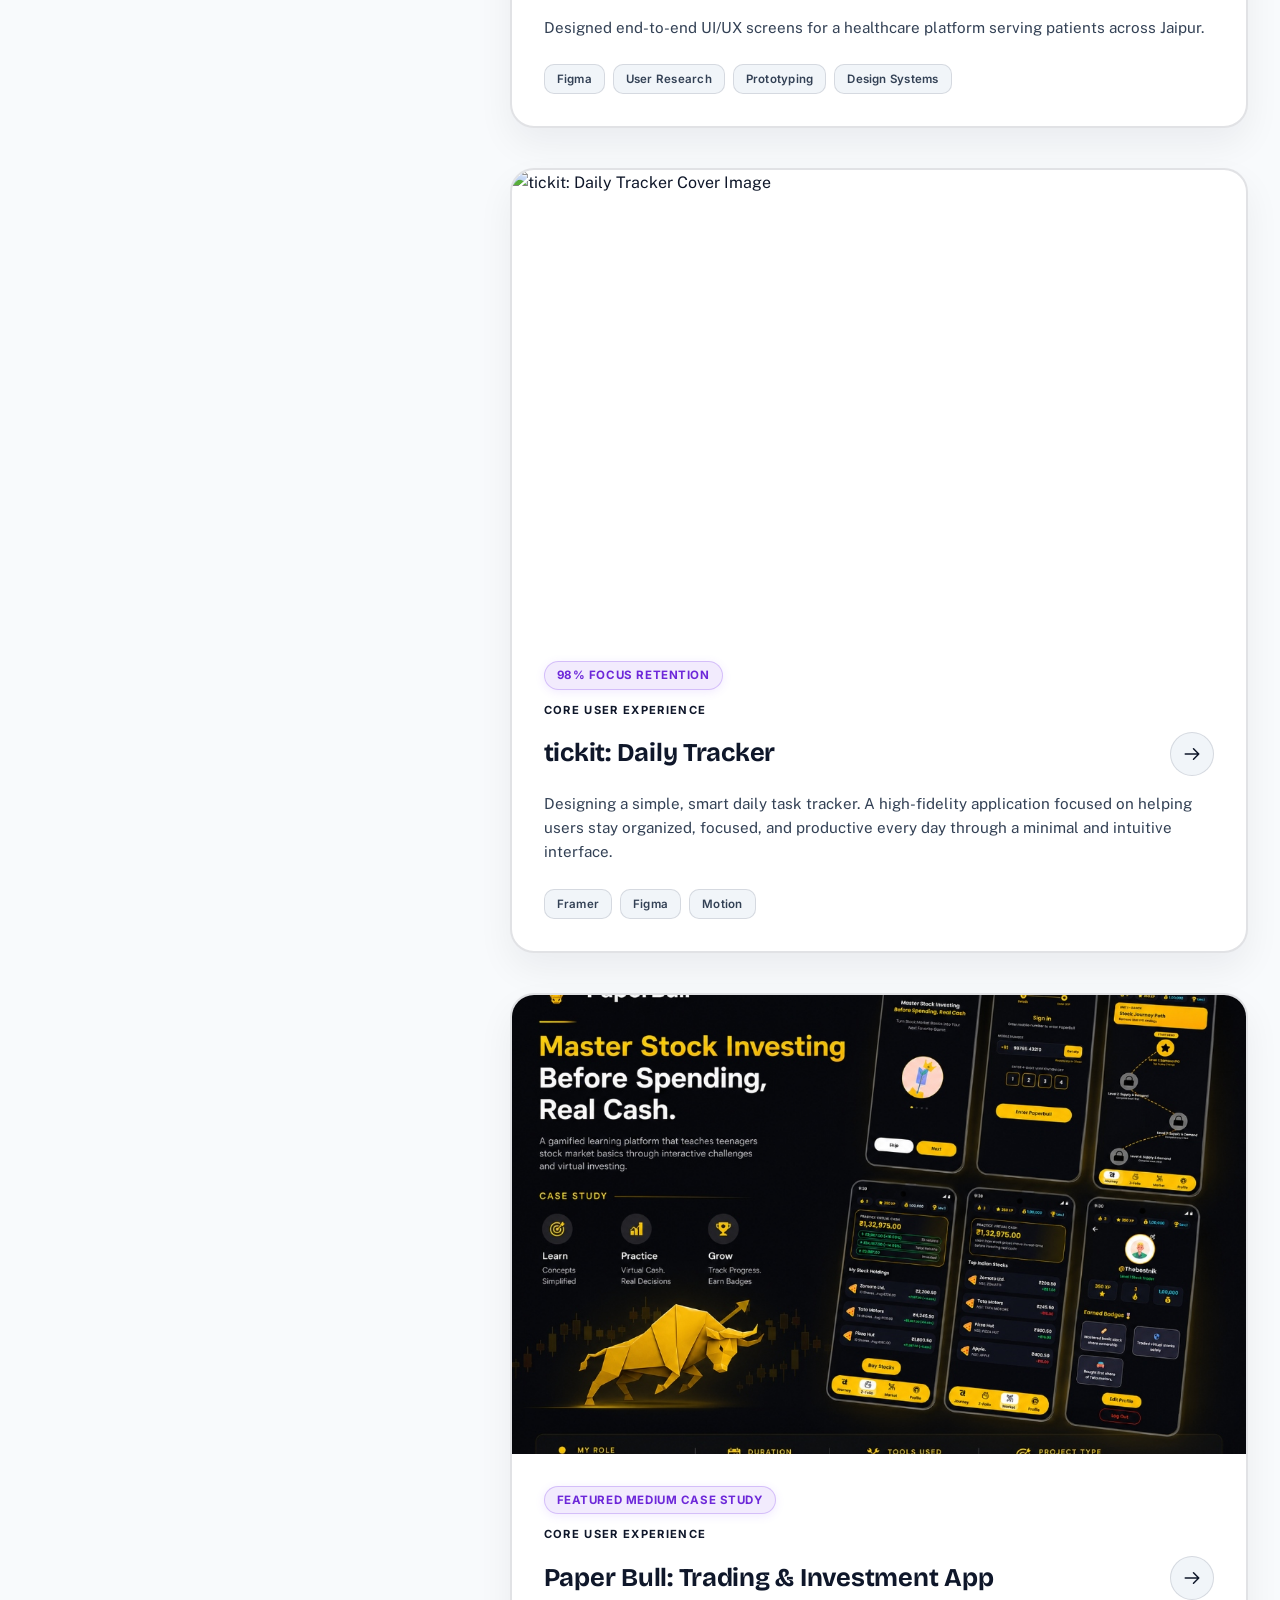
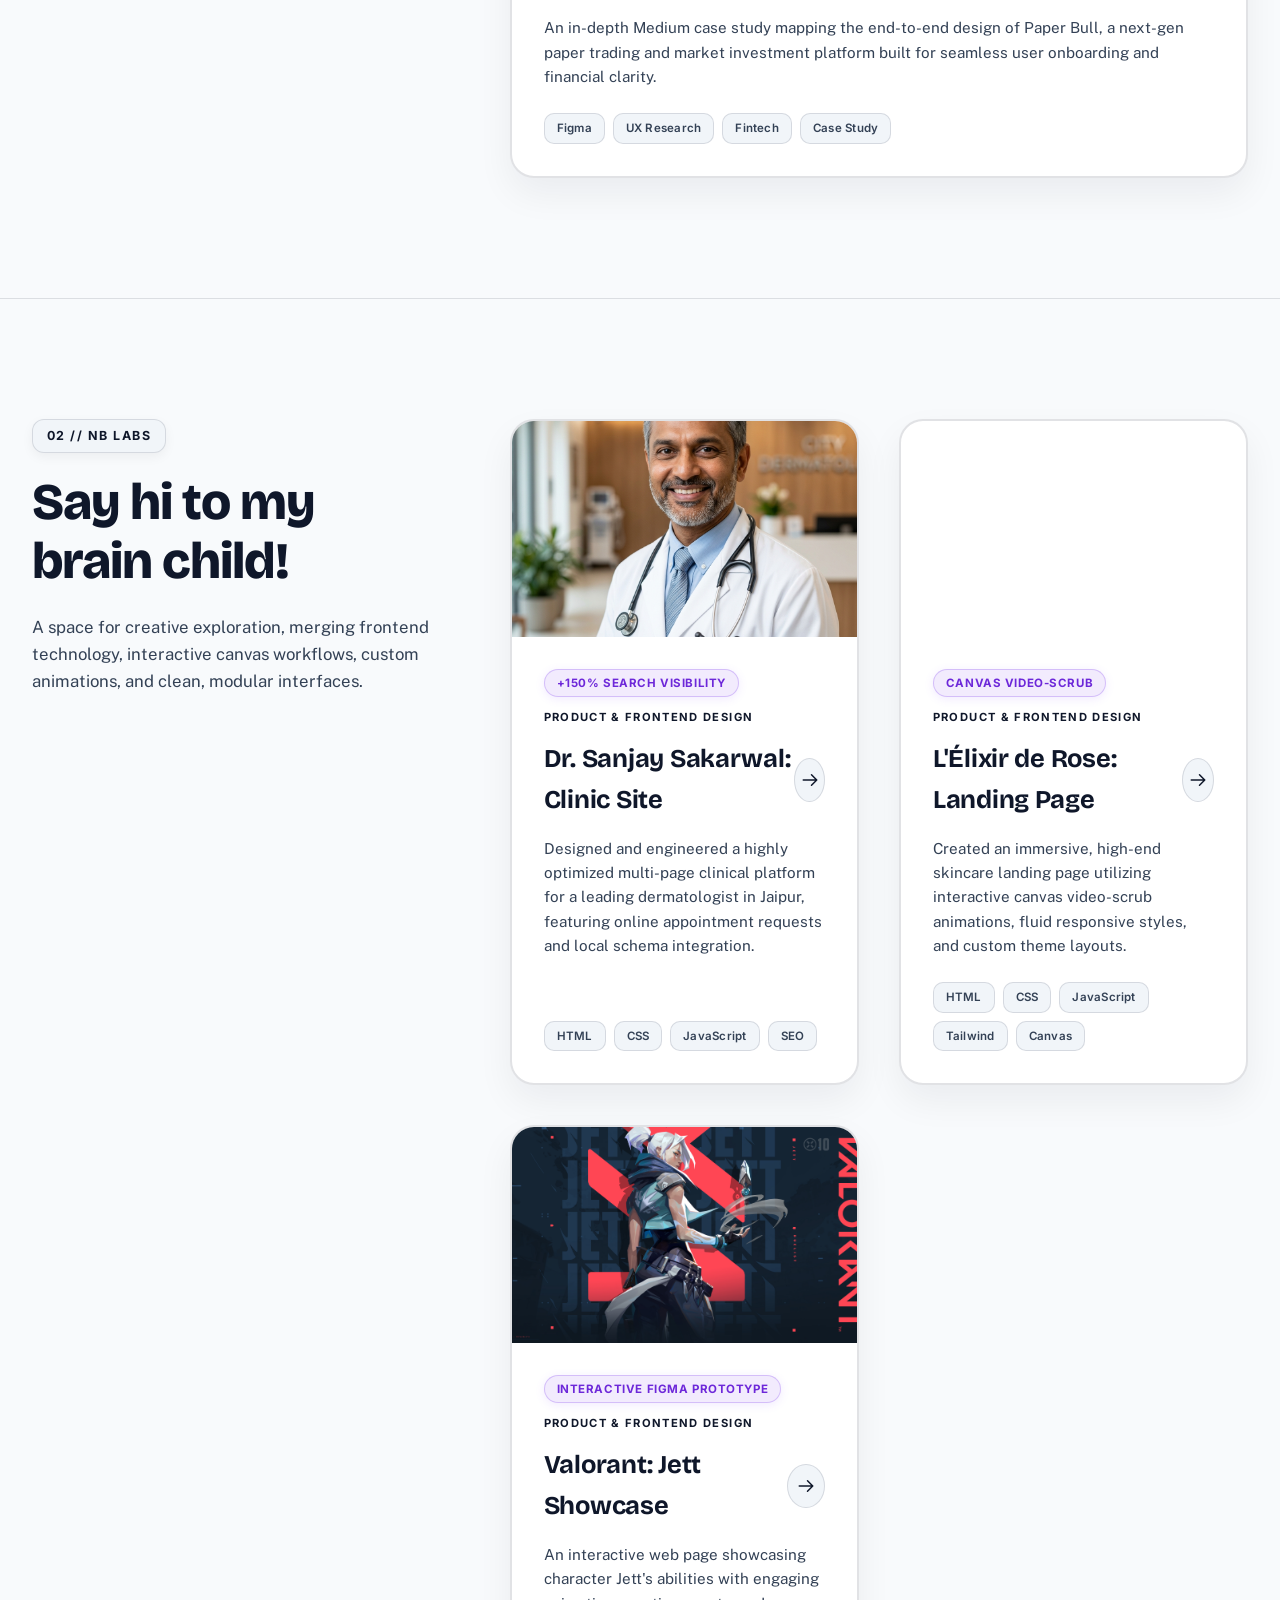
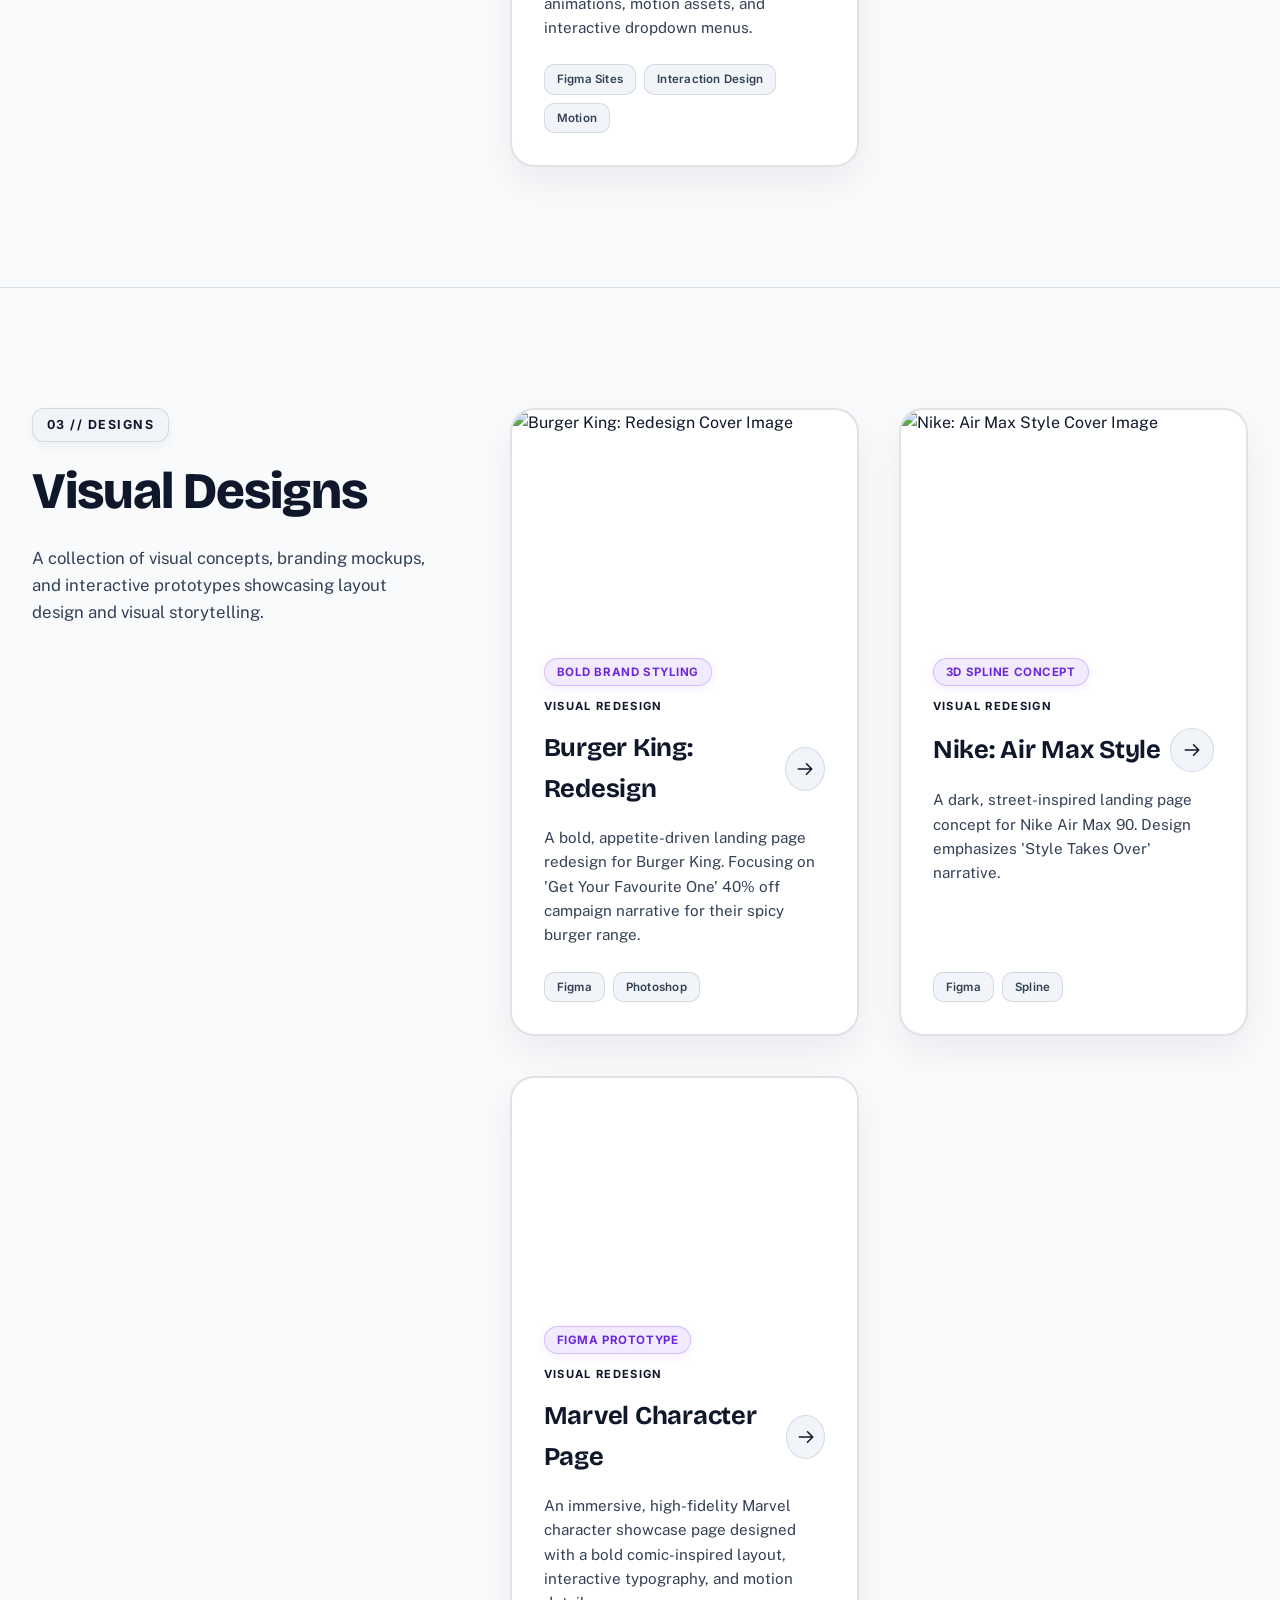
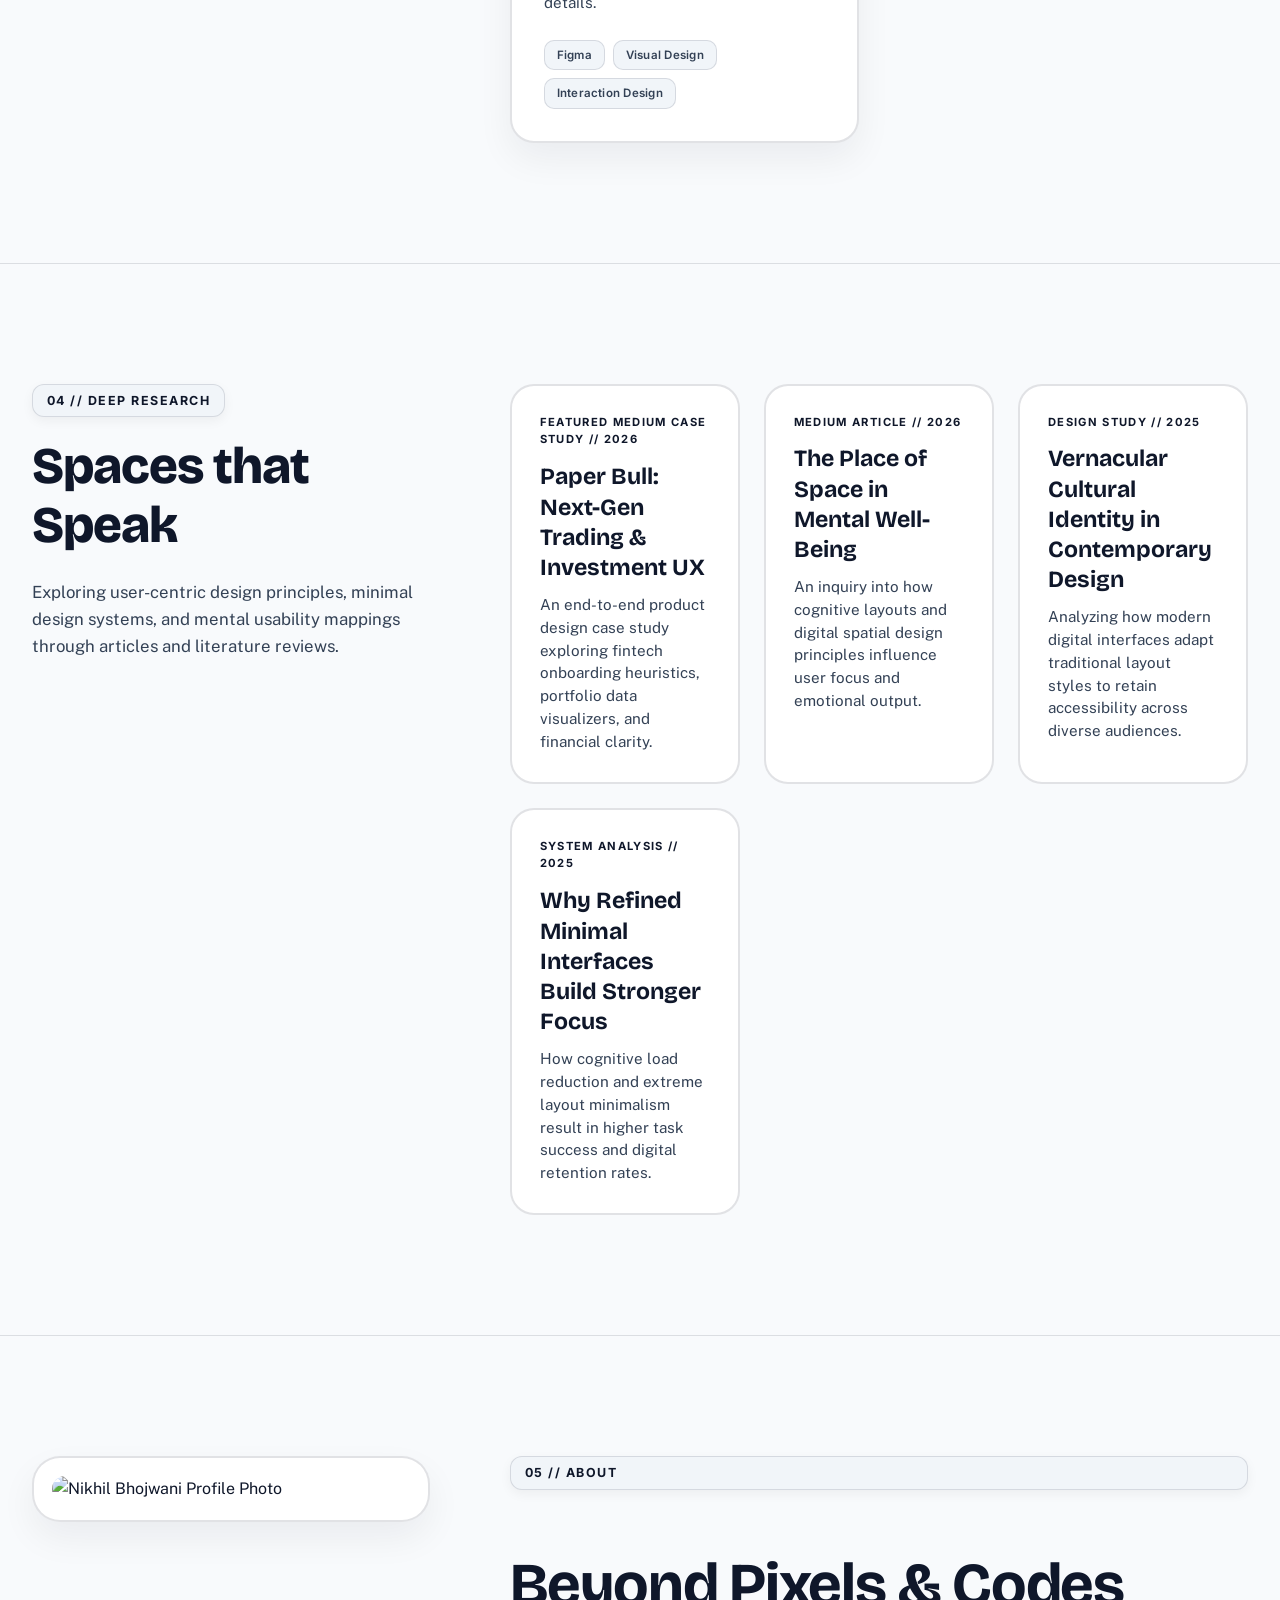
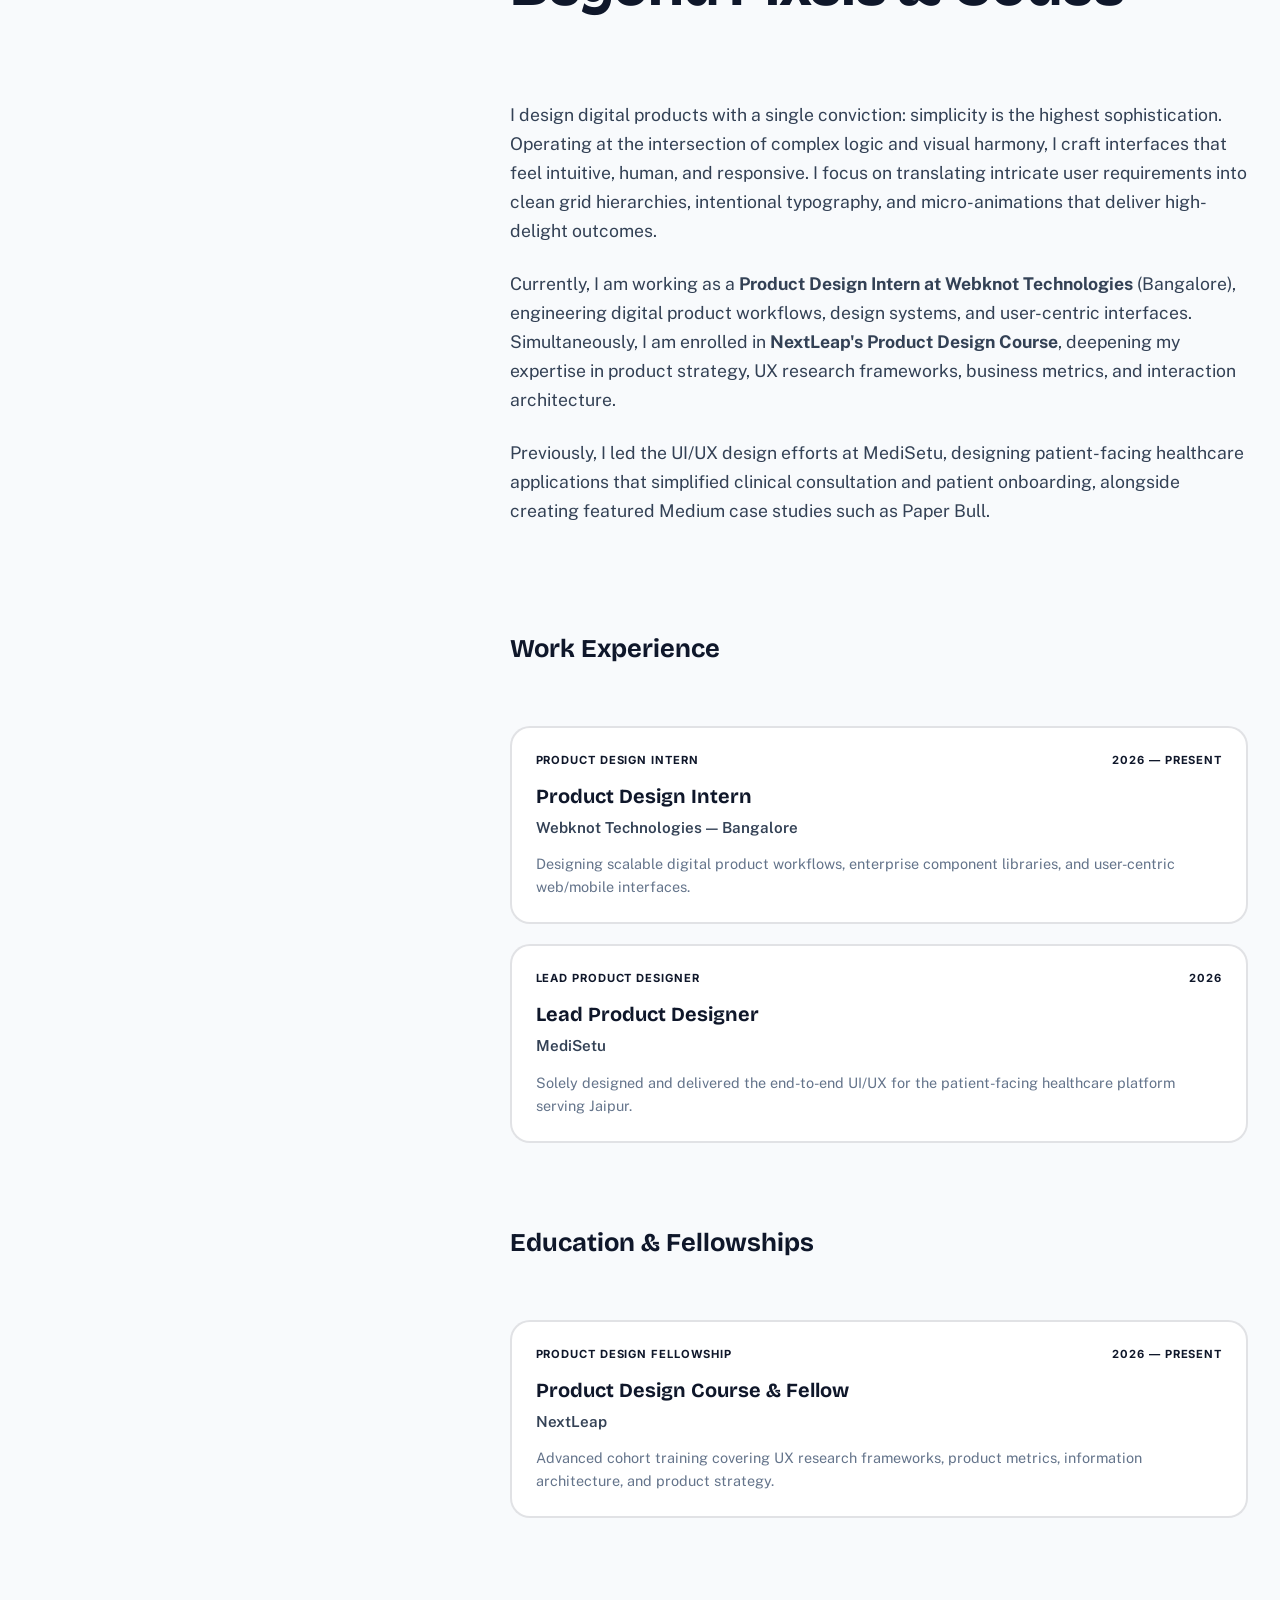
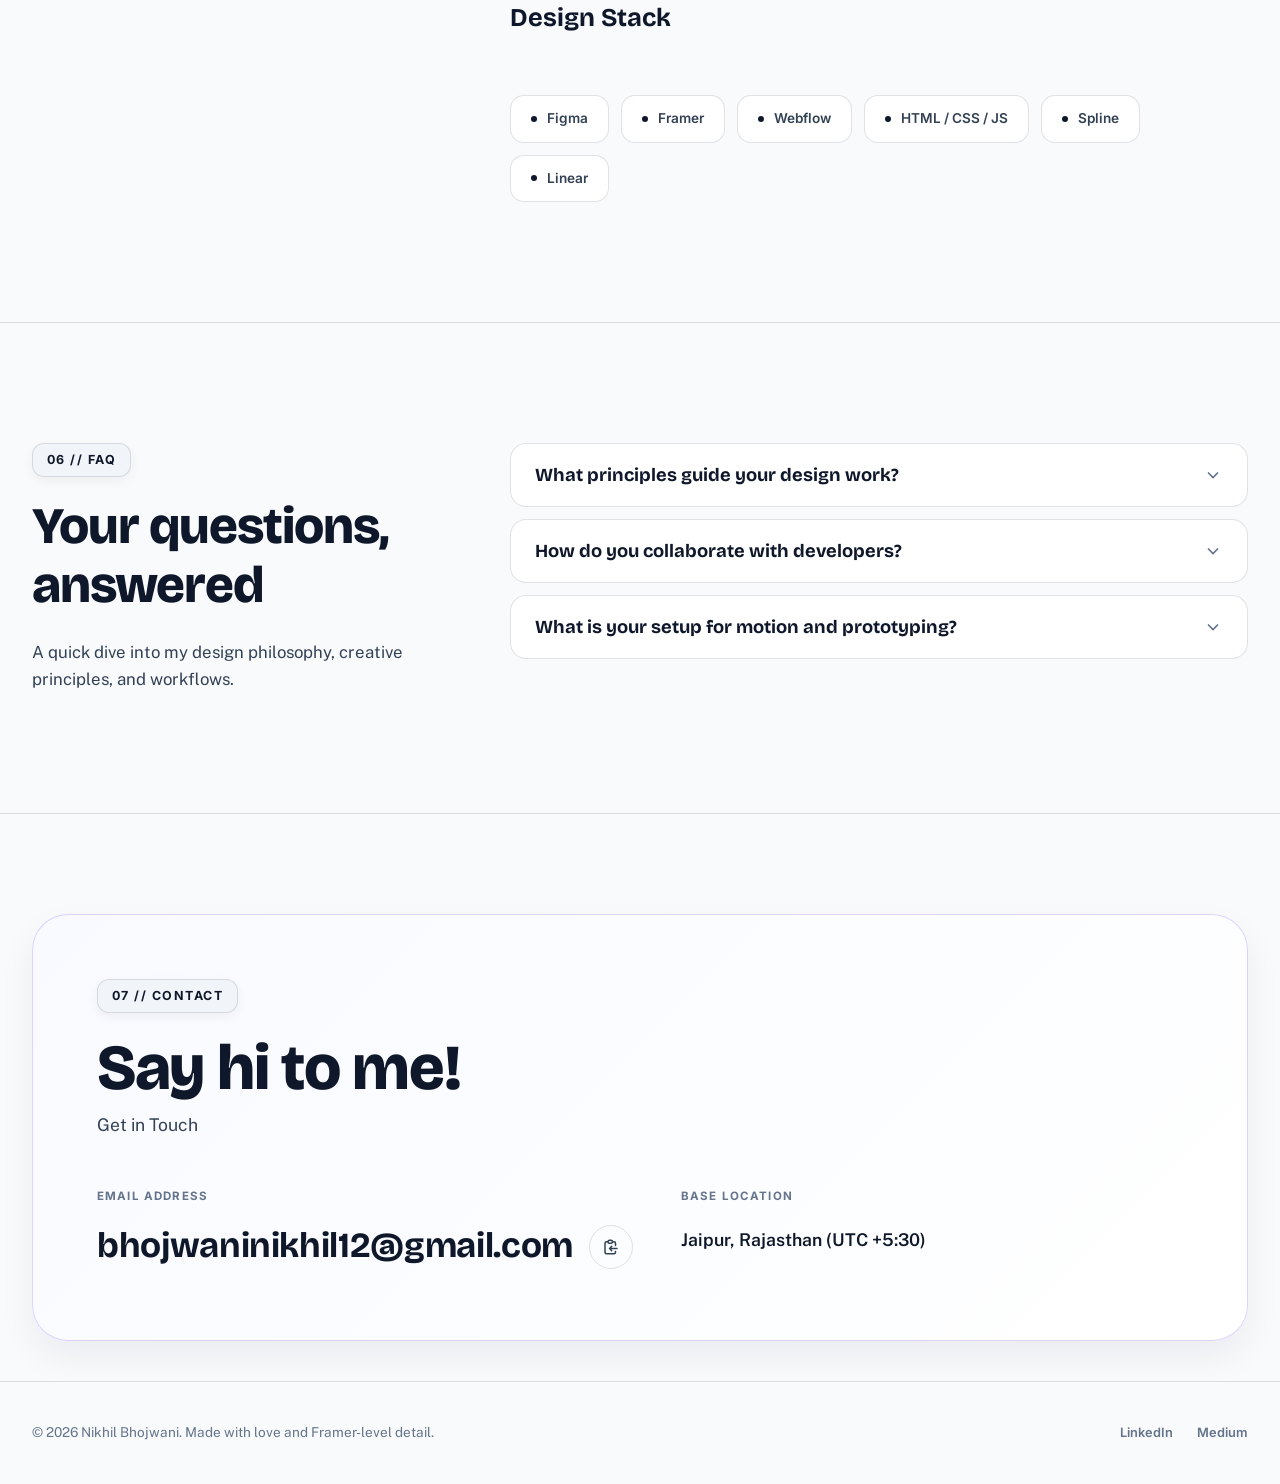
==== commit 816ada91: "chore: Remove availability banner and theme toggle switch button as requested" ====
--- a/index.html
+++ b/index.html
@@ -47,21 +47,7 @@
         <a href="https://medium.com/@bhojwaninikhil12" target="_blank" rel="noopener" class="nav-link">Medium</a>
       </nav>
       
-      <div style="display: flex; align-items: center; gap: 14px;">
-        <span class="kbd-hint" title="Press T to toggle theme"><span class="kbd-badge">T</span></span>
-        <button class="theme-toggle-track" id="themeToggle" aria-label="Toggle Light/Dark Theme">
-          <div class="theme-toggle-knob">
-            <!-- Moon Icon -->
-            <svg class="knob-icon moon-icon" viewBox="0 0 24 24">
-              <path d="M12 3c.132 0 .263 0 .393.007a7.5 7.5 0 0 0 7.92 12.446A9 9 0 1 1 12 3z"/>
-            </svg>
-            <!-- Sun Icon -->
-            <svg class="knob-icon sun-icon" viewBox="0 0 24 24">
-              <path d="M12 18a6 6 0 1 1 0-12 6 6 0 0 1 0 12zm0-2a4 4 0 1 0 0-8 4 4 0 0 0 0 8zM11 1h2v3h-2V1zm0 19h2v3h-2v-3zM3.515 4.929l1.414-1.414 2.121 2.121-1.414 1.414-2.121-2.121zm12.02 12.02l1.414-1.414 2.122 2.121-1.414 1.414-2.122-2.121zM1 11h3v2H1v-2zm19 0h3v2h-3v-2zM4.929 20.485l-1.414-1.414 2.121-2.121 1.414 1.414-2.121 2.121zm12.02-12.02l-1.414-1.414 2.121-2.121 1.414 1.414-2.121 2.121z"/>
-            </svg>
-          </div>
-        </button>
-        
+      <div style="display: flex; align-items: center;">
         <button class="mobile-nav-toggle" id="mobileToggle" aria-label="Toggle mobile menu">
           <svg width="24" height="24" viewBox="0 0 24 24" fill="none" stroke="currentColor" stroke-width="2">
             <line x1="3" y1="12" x2="21" y2="12"></line>
@@ -77,13 +63,6 @@
   <section class="hero">
     <div class="container hero-grid">
       <div class="hero-content reveal-on-load">
-        <!-- Live Availability Status Beacon (2026 Trend) -->
-        <div class="hero-status-pill">
-          <span class="status-beacon-dot"></span>
-          <span>Available for Product Design Roles • Bangalore & Jaipur</span>
-          <span class="status-pill-time" id="liveTimeWidget">IST</span>
-        </div>
-
         <h1 class="hero-title">
           I am <span class="text-accent-glow">Nikhil Bhojwani</span>, a Product Designer crafting refined minimal interfaces.
         </h1>
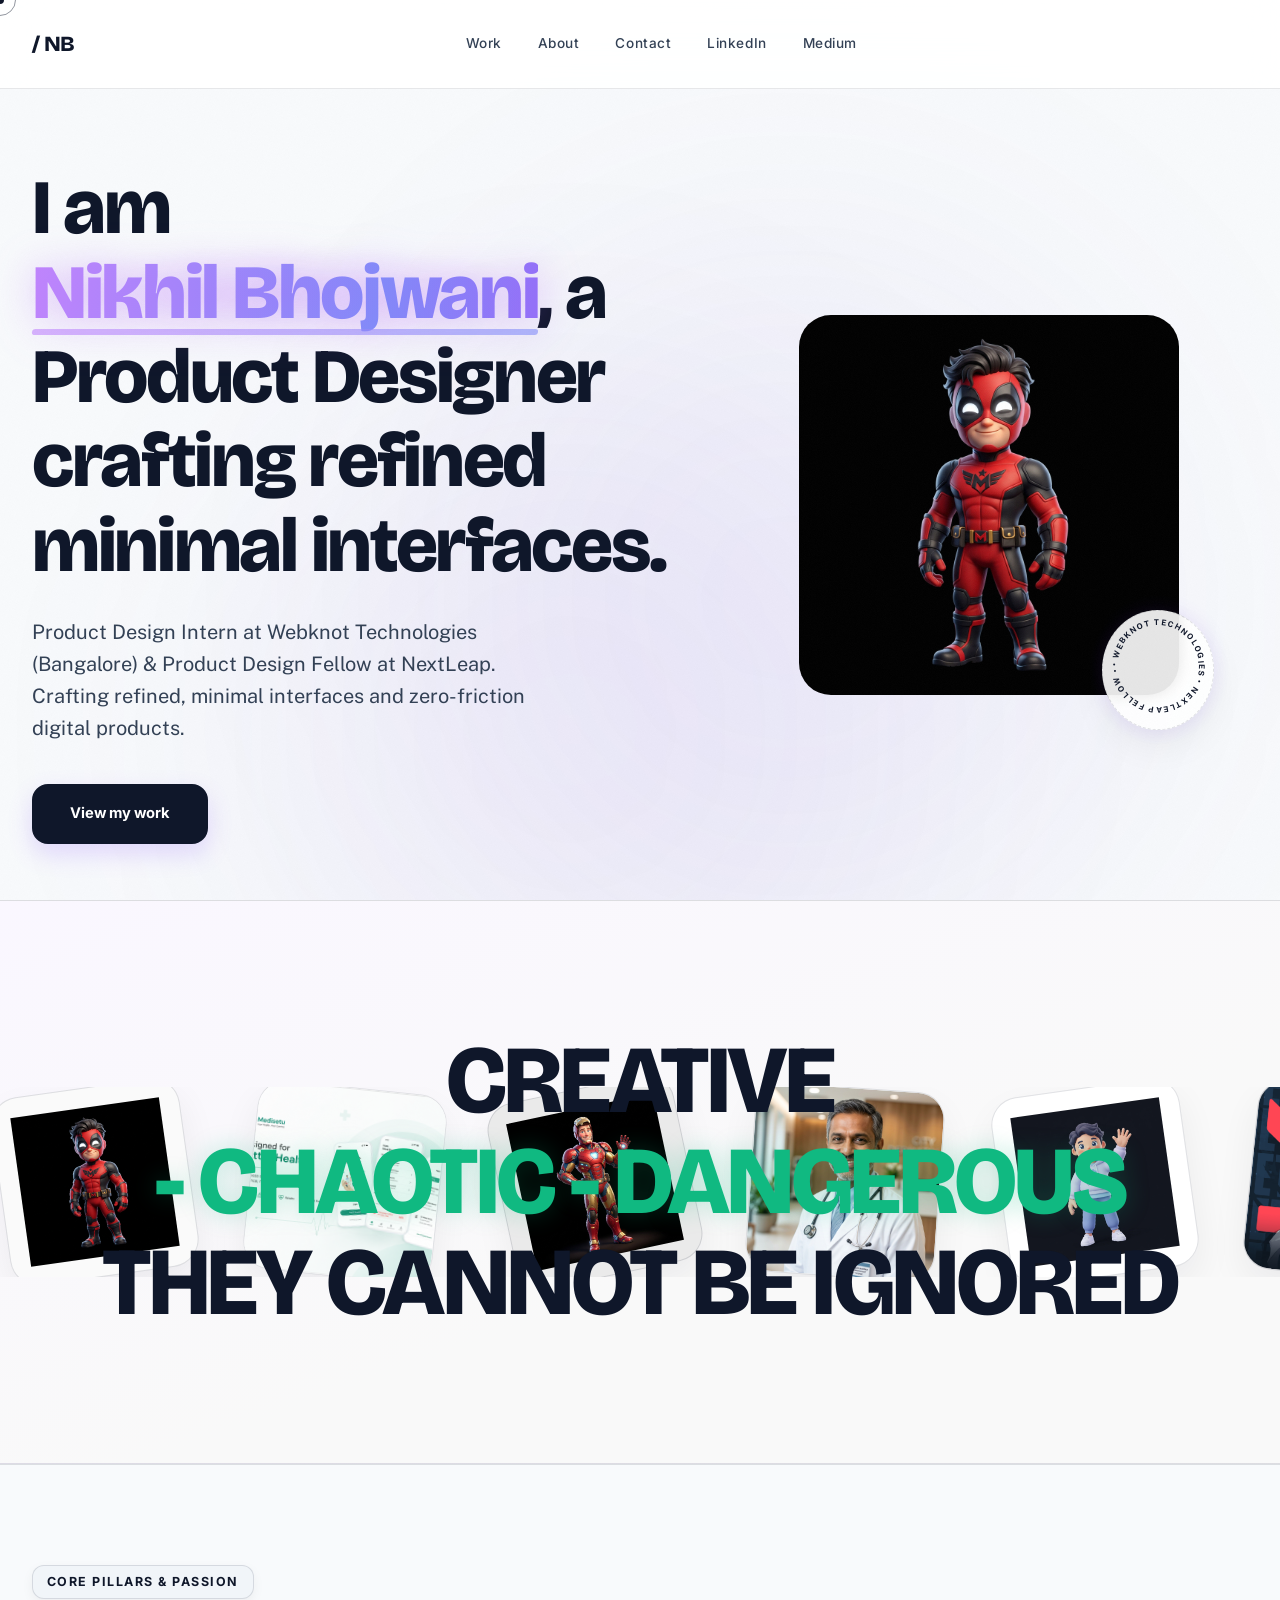
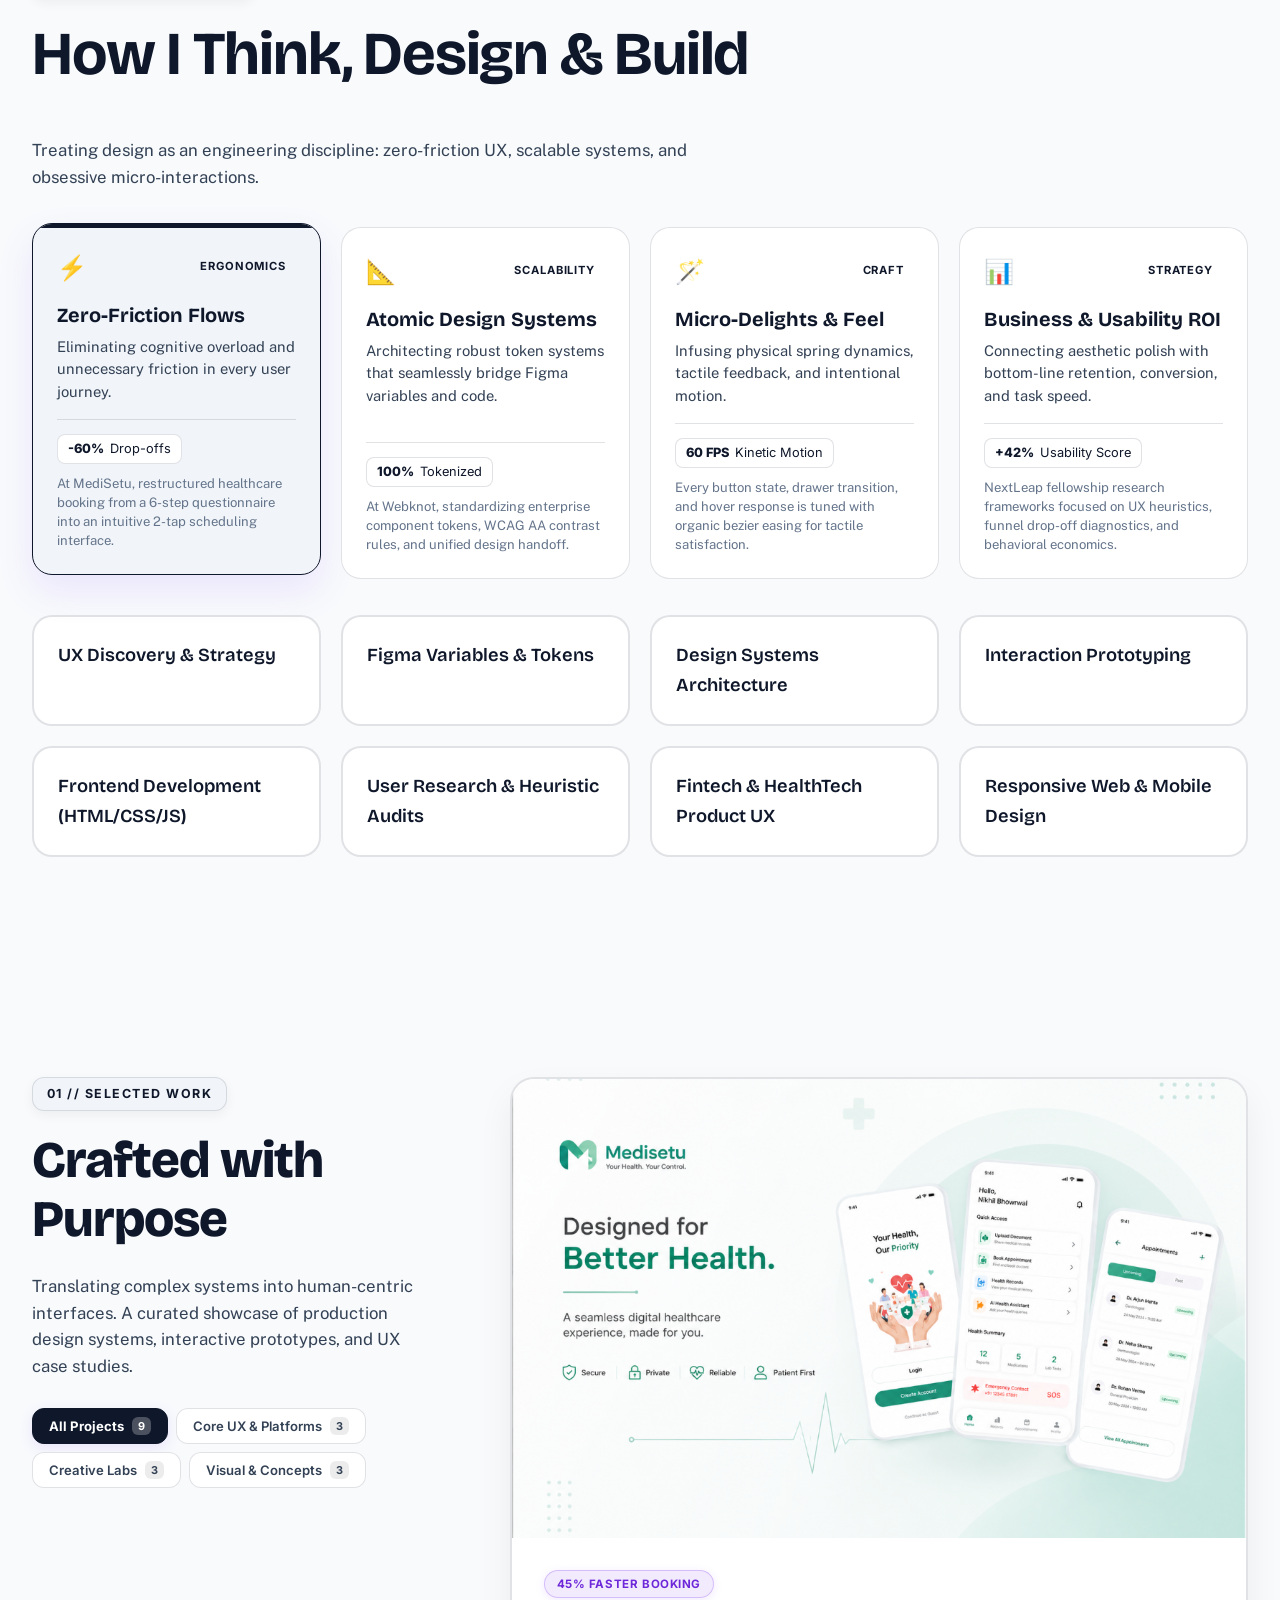
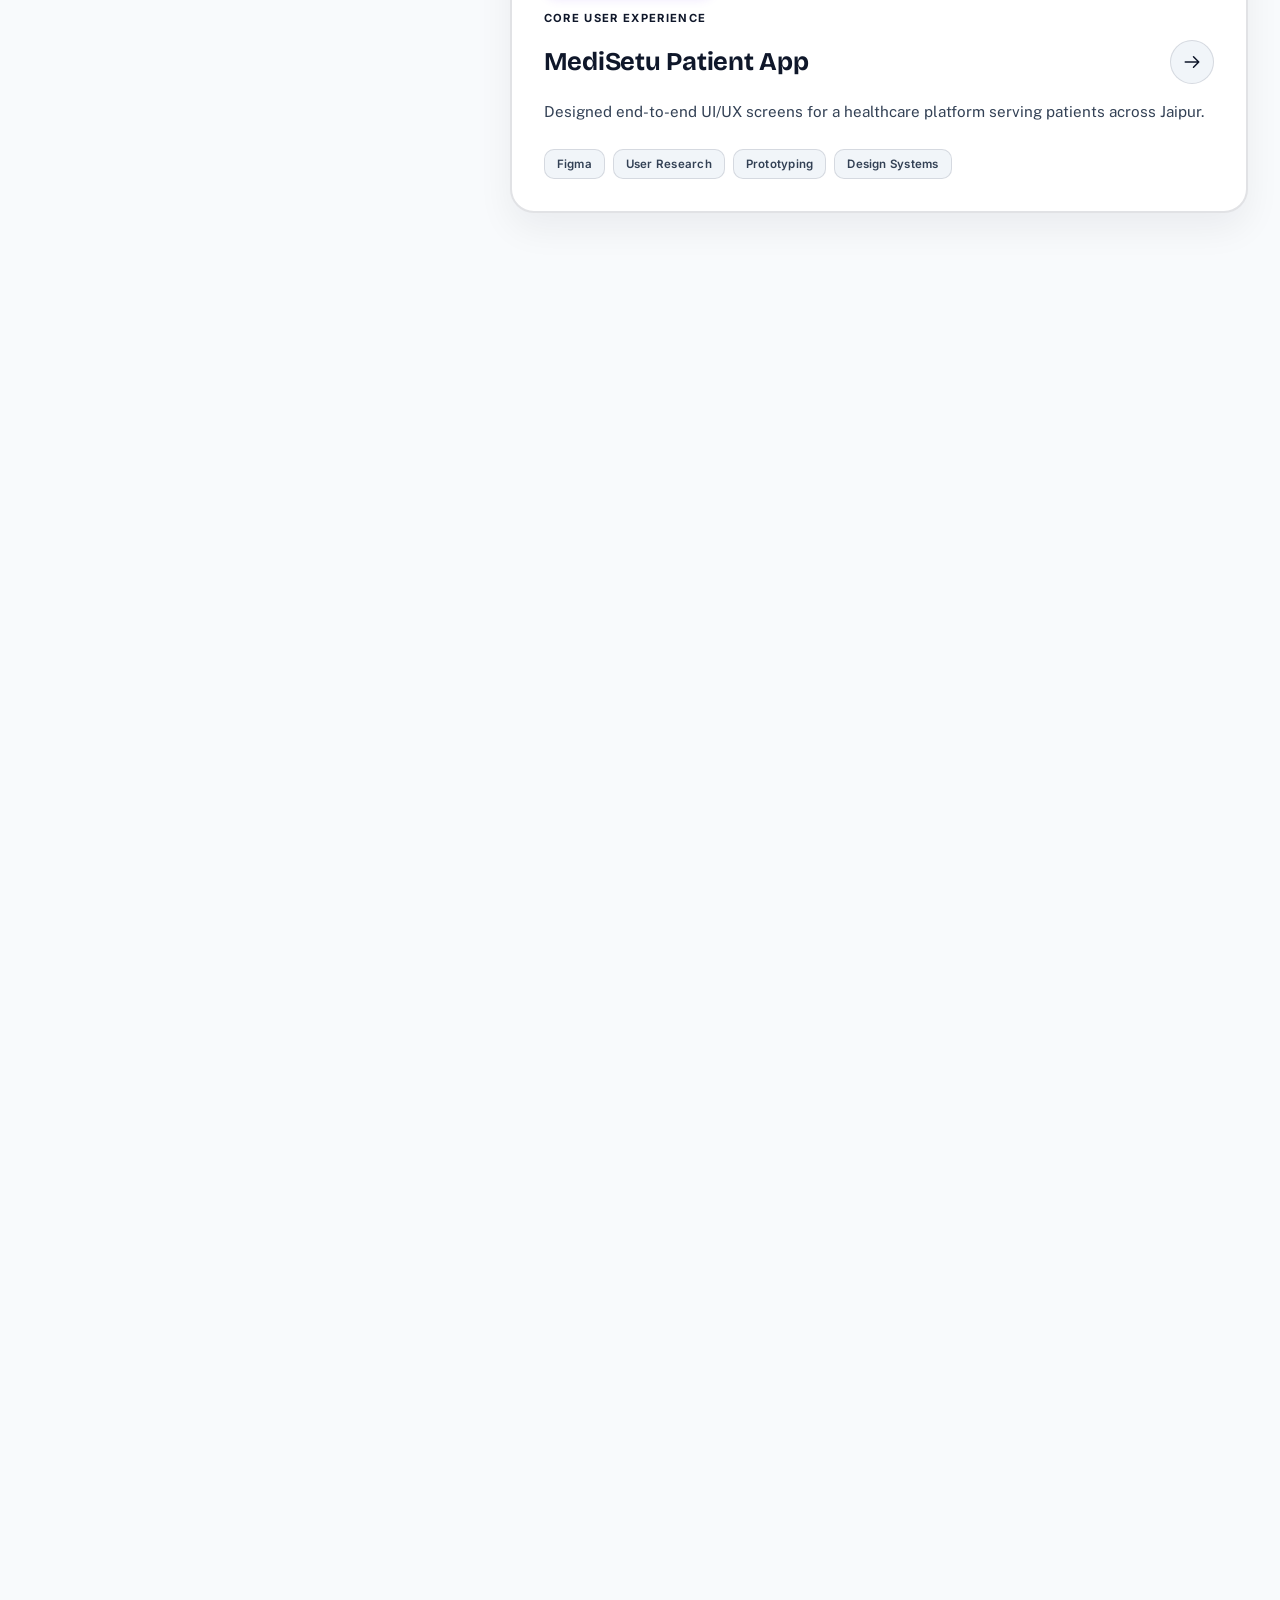
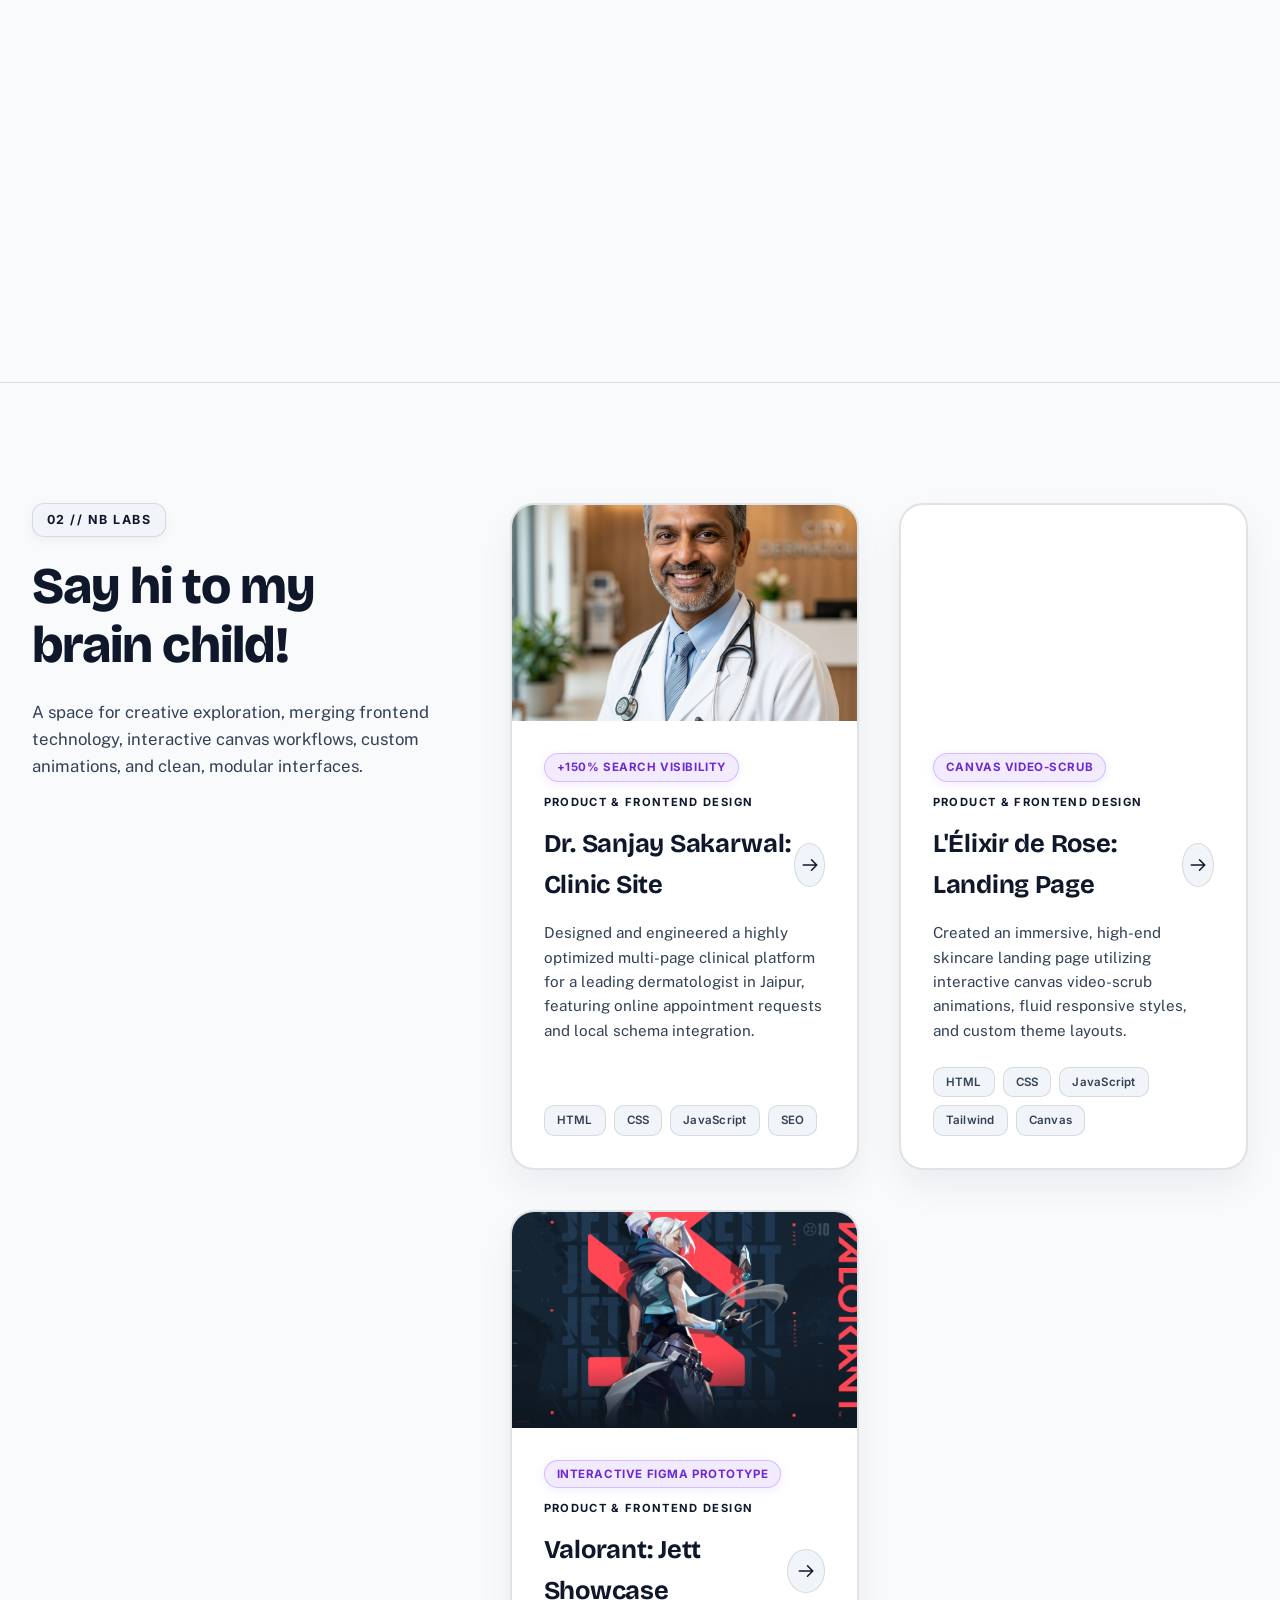
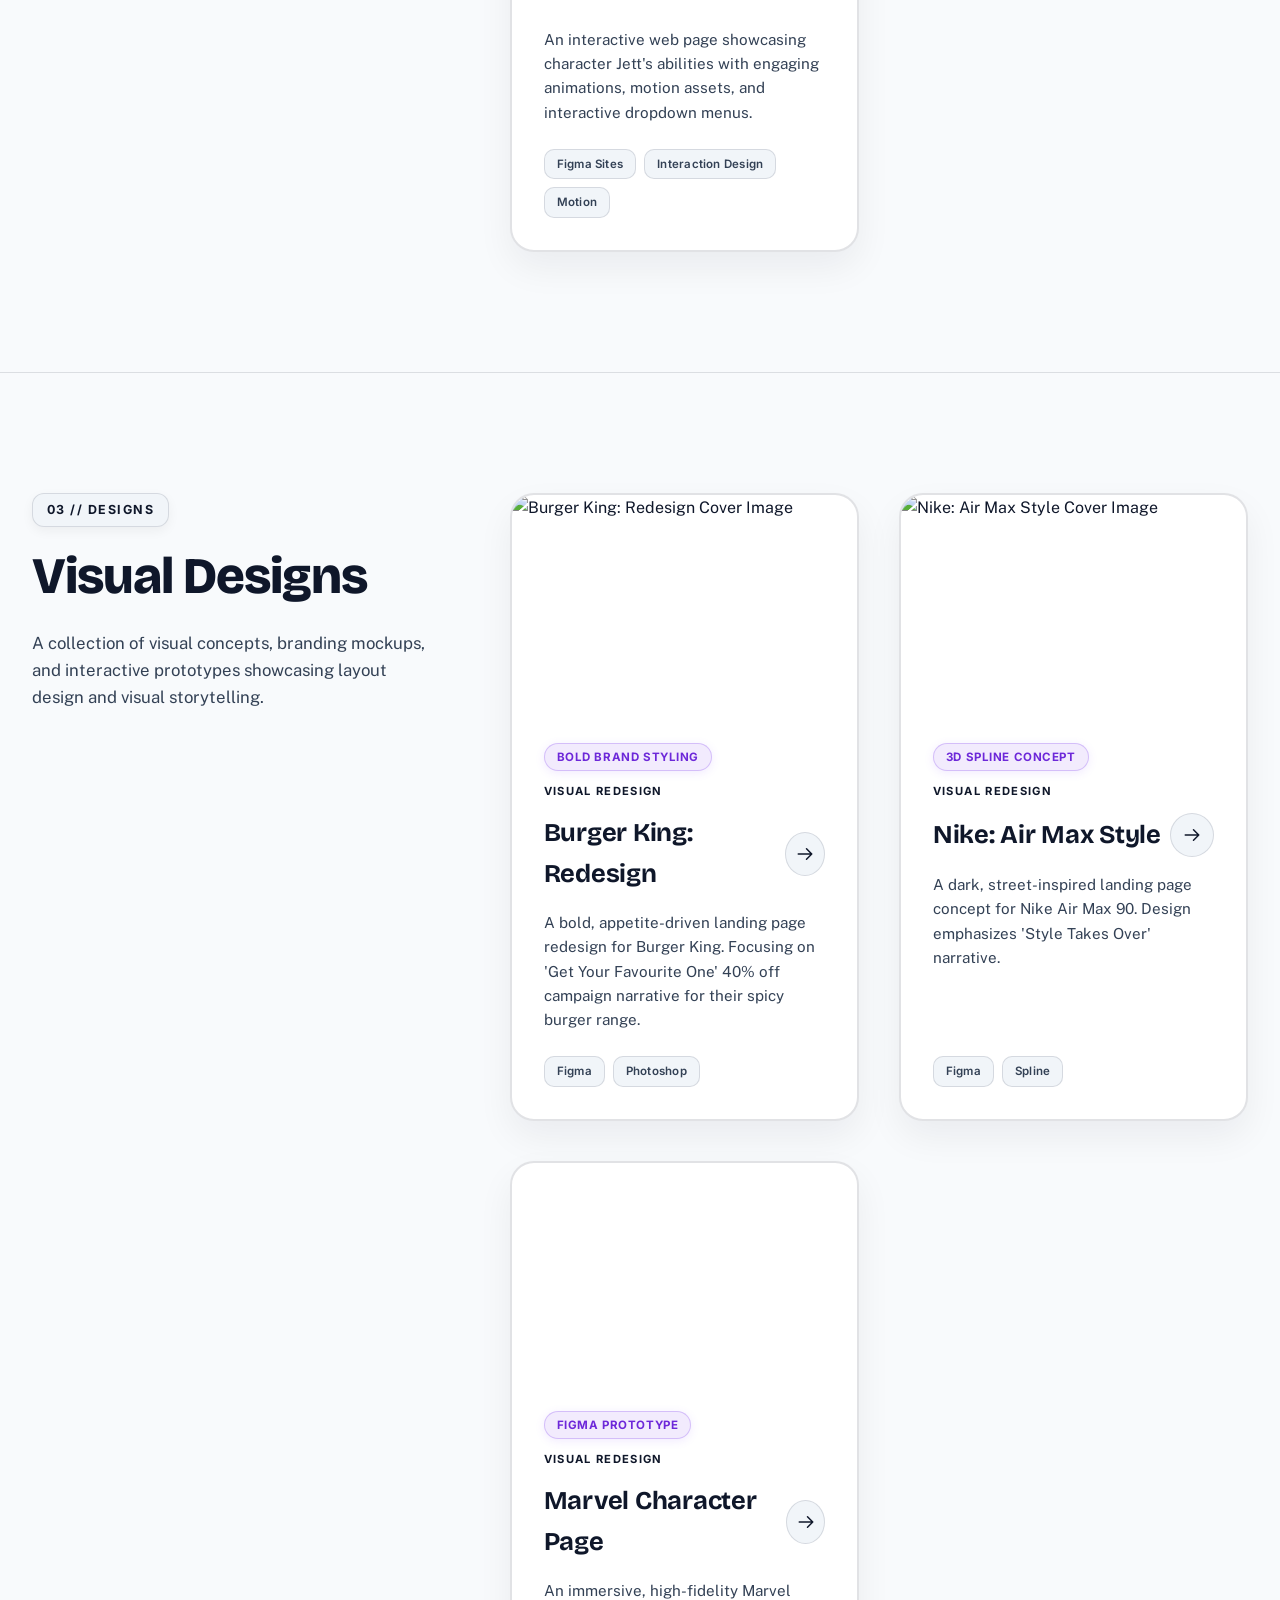
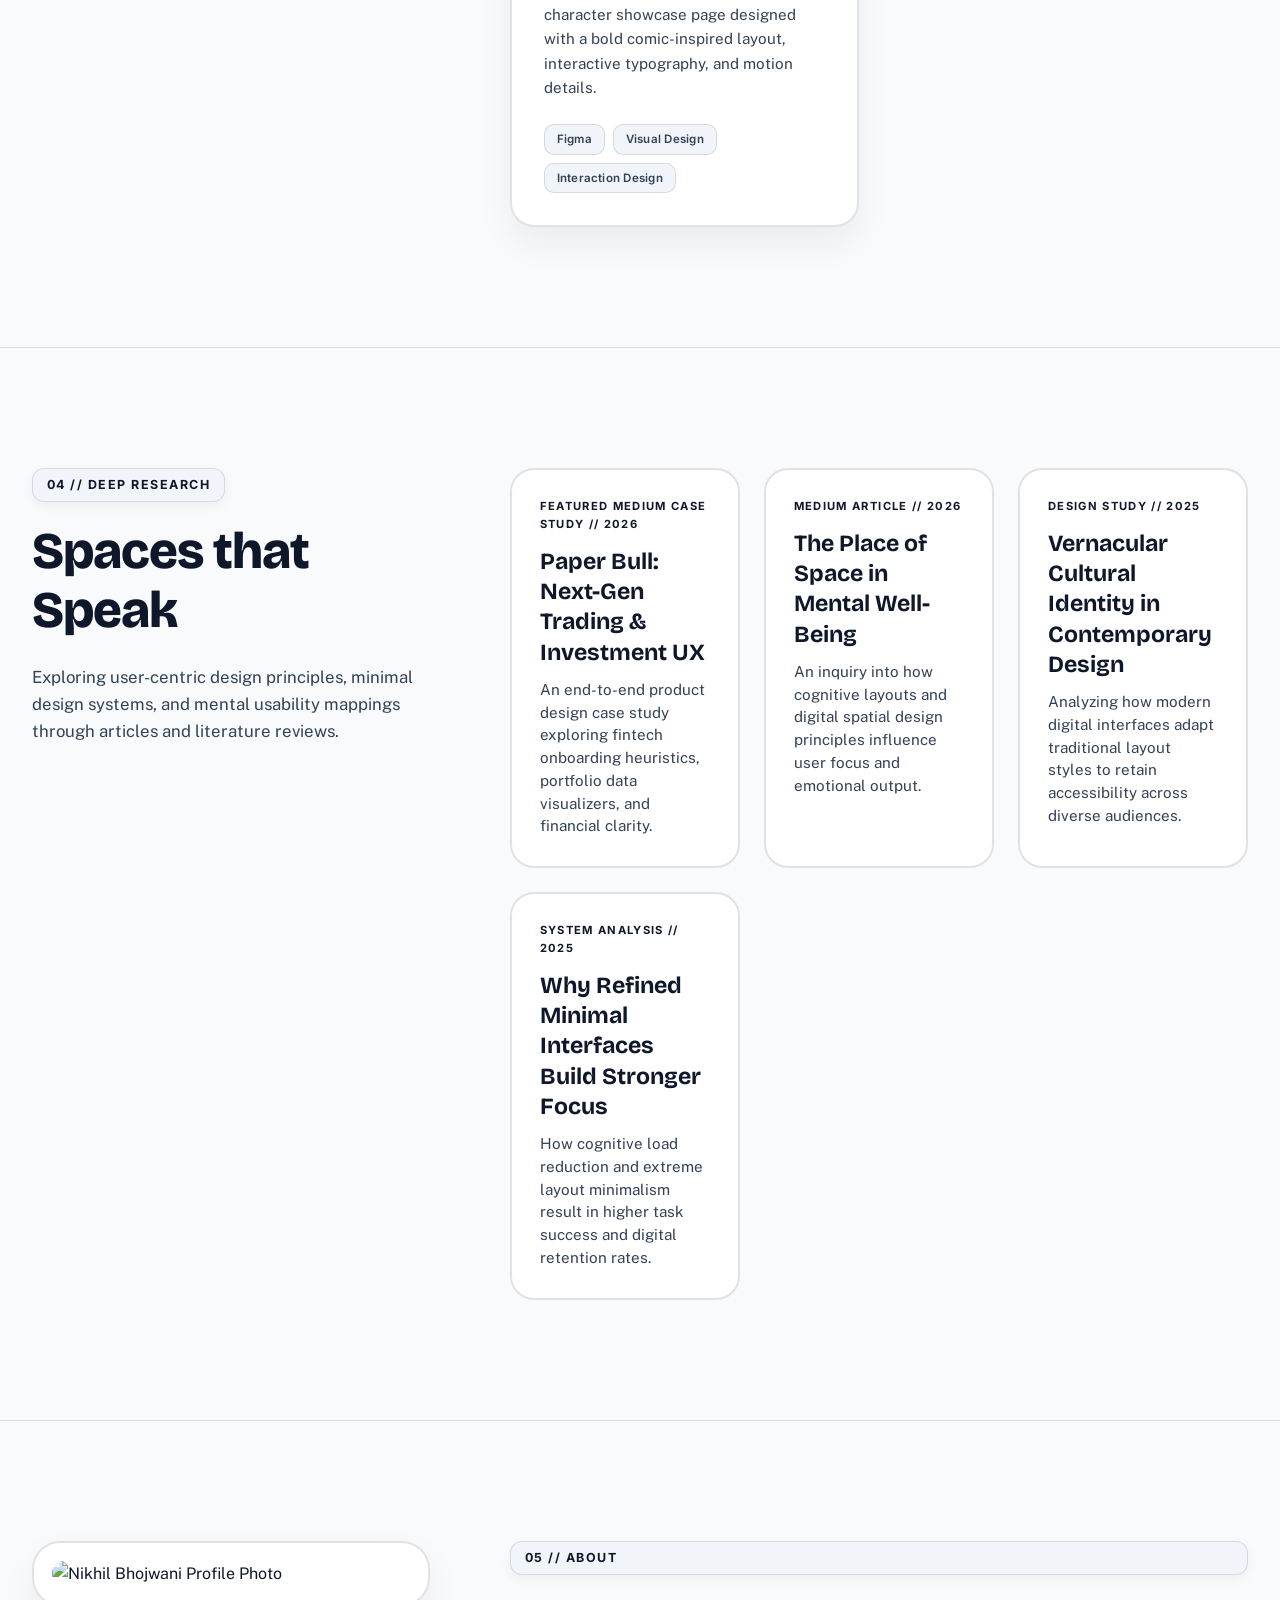
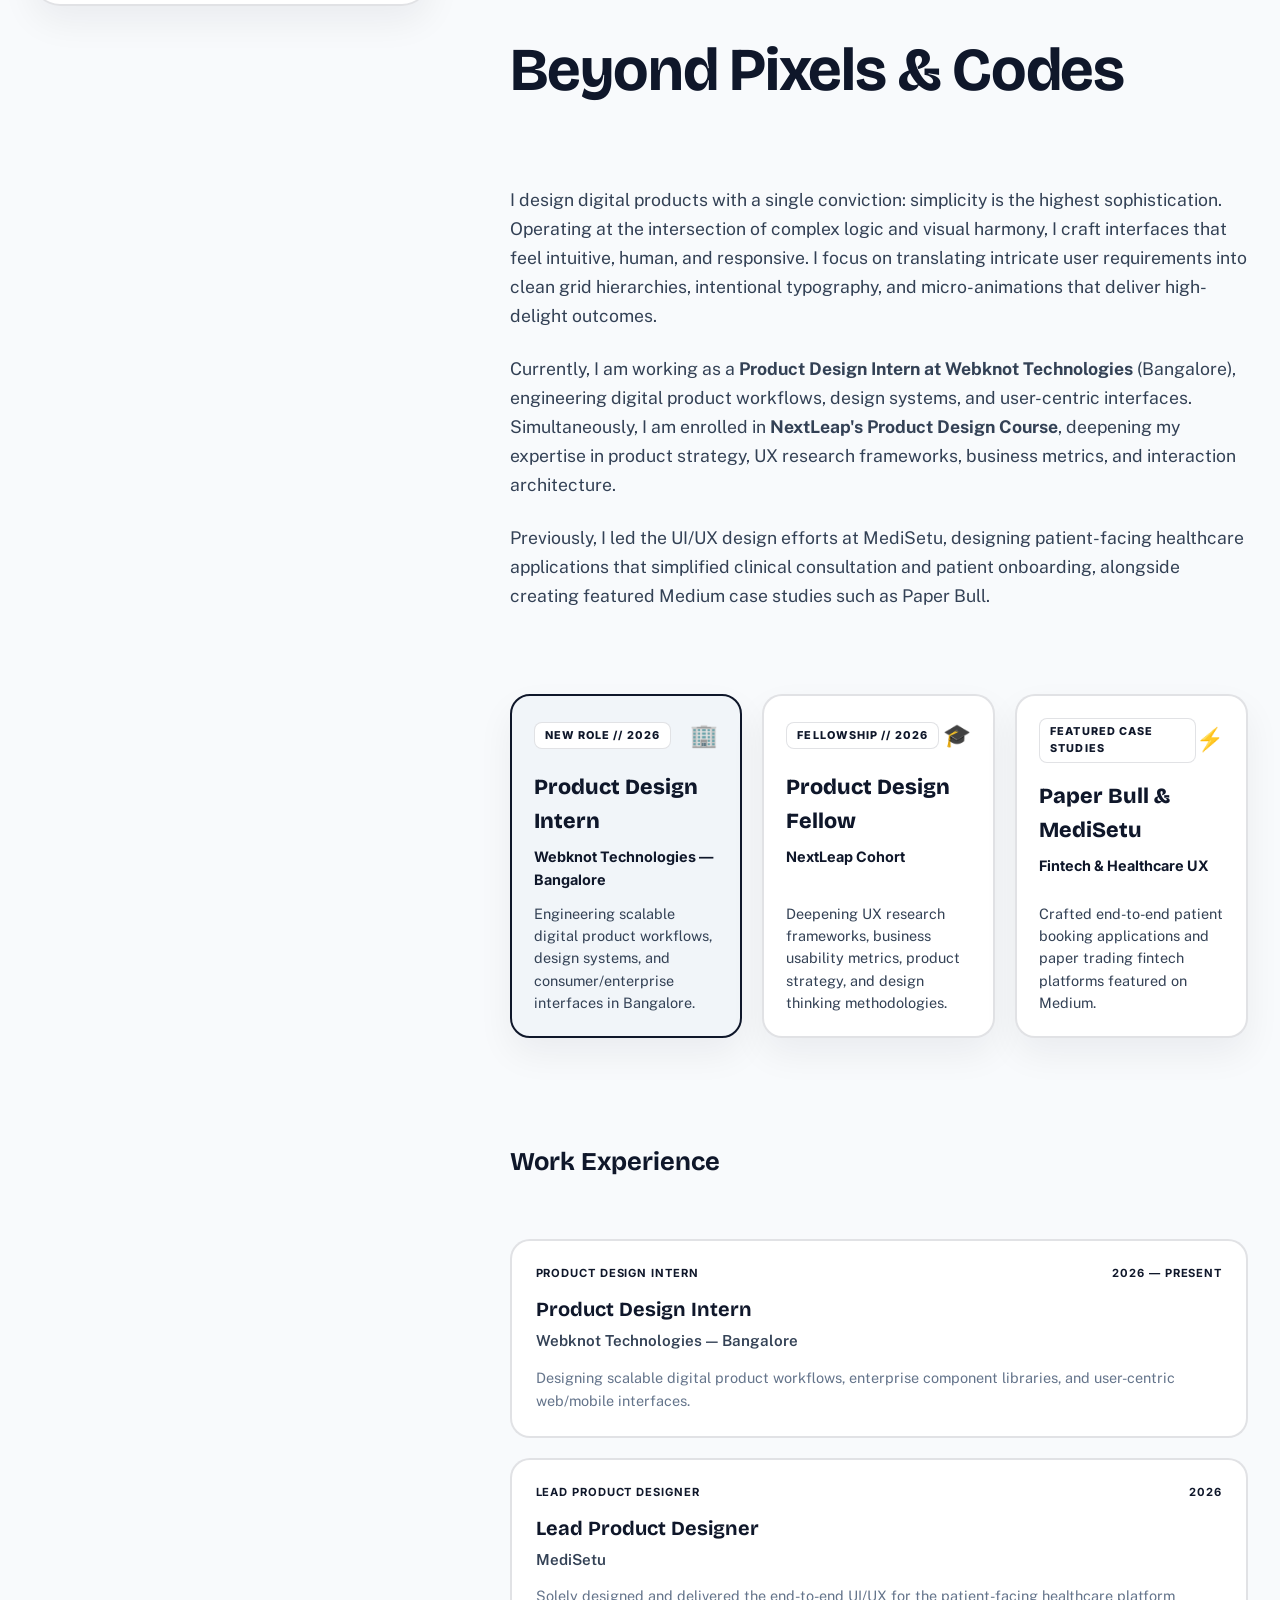
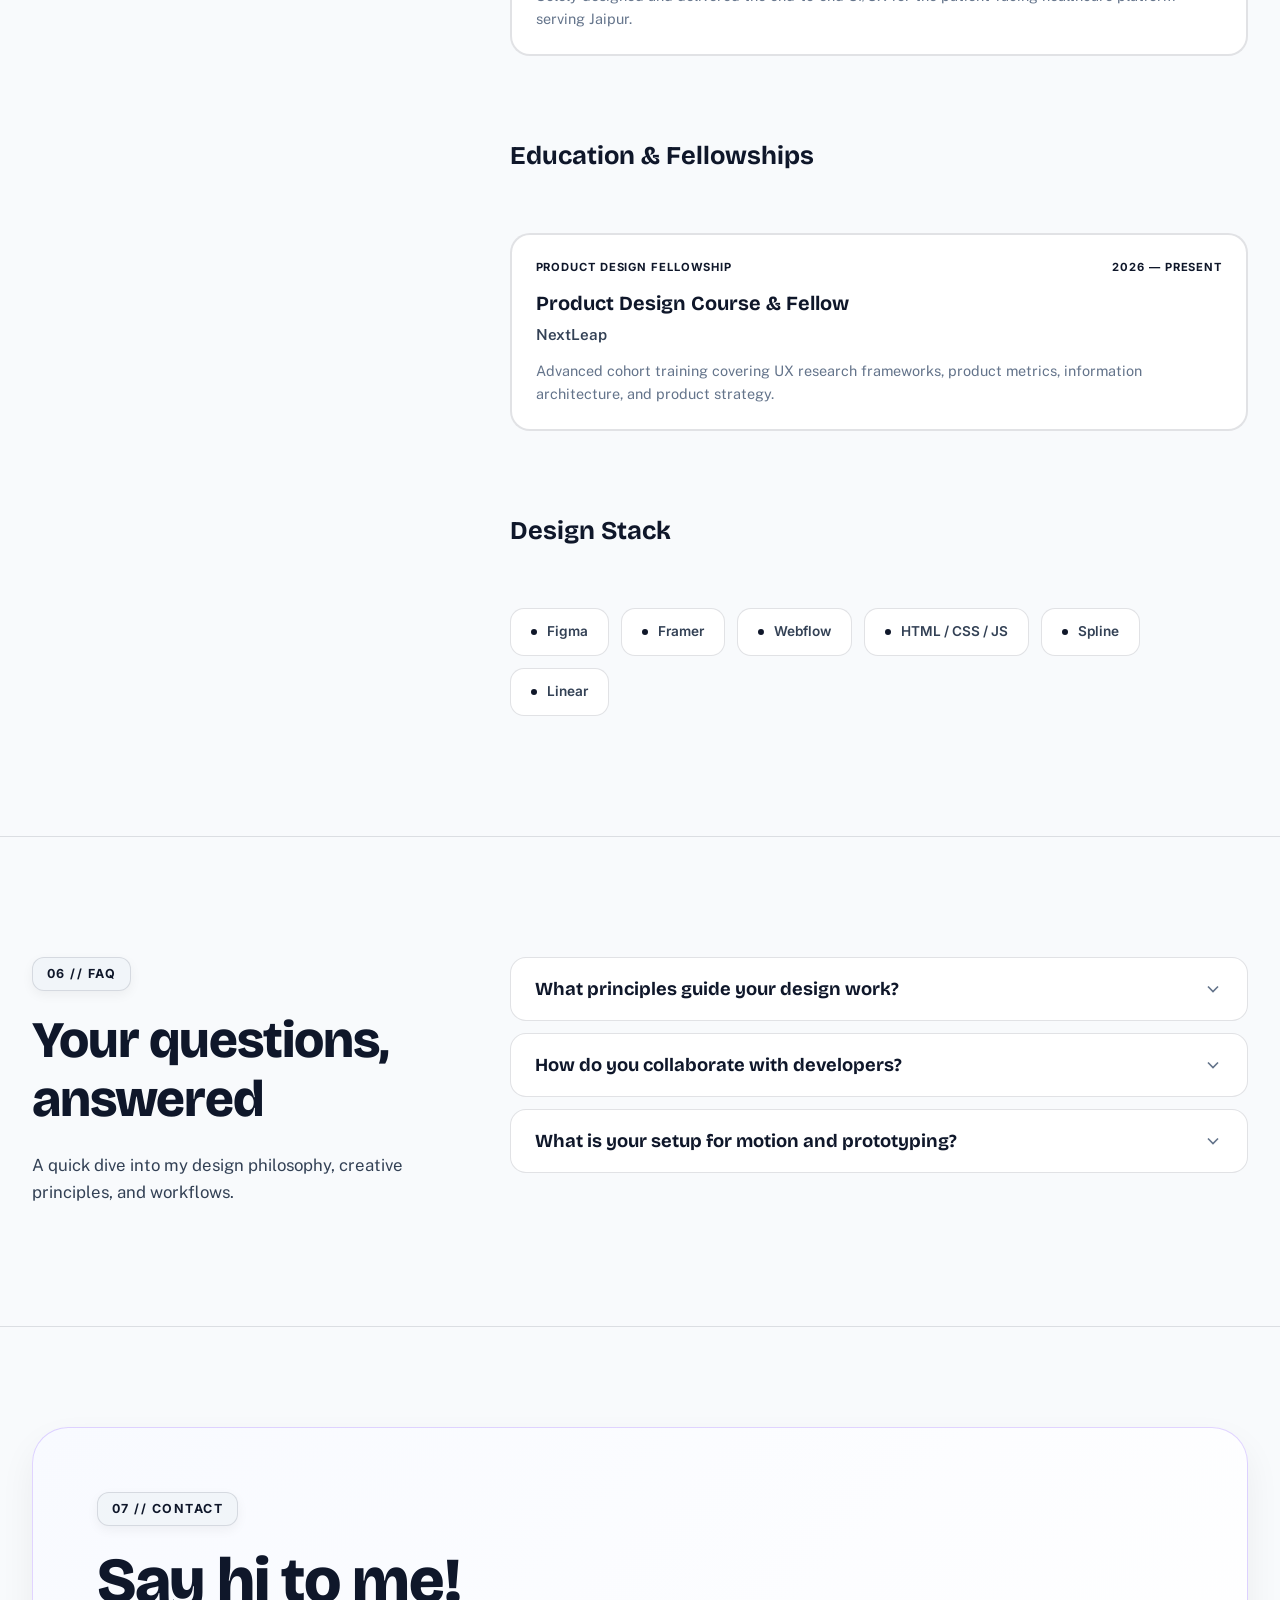
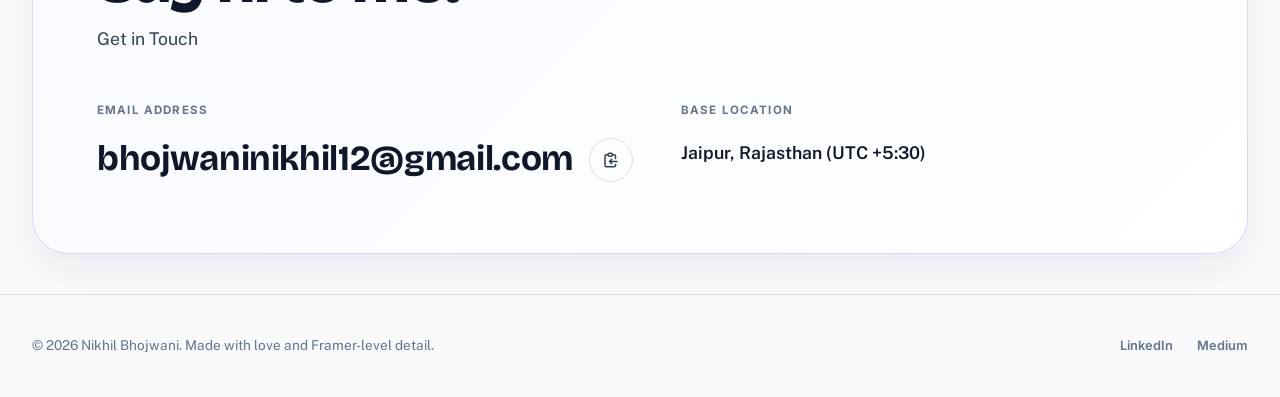
==== commit 9412d3c2: "feat: Multilingual mascot greetings, clean minimal hero, About section highlights, and interactive p" ====
--- a/index.html
+++ b/index.html
@@ -66,18 +66,10 @@
         <h1 class="hero-title">
           I am <span class="text-accent-glow">Nikhil Bhojwani</span>, a Product Designer crafting refined minimal interfaces.
         </h1>
-        
-        <!-- Animated / Stacked Tagline Badges -->
-        <div class="hero-taglines">
-          <span class="hero-badge badge-primary">Product Design Intern @ Webknot</span>
-          <span class="hero-badge badge-primary">NextLeap Product Design Fellow</span>
-          <span class="hero-badge">Ex-Lead Designer @ MediSetu</span>
-          <span class="hero-badge">Details Obsessed</span>
-        </div>
-
-        <p class="hero-description reveal-fade" style="animation-delay: 0.5s;">Product Design Intern at Webknot Technologies (Bangalore) & Product Design Fellow at NextLeap. Formerly Lead Product Designer at MediSetu. Crafting refined, minimal interfaces and zero-friction digital products.</p>
-        
-        <div class="hero-ctas reveal-fade" style="animation-delay: 0.6s;">
+
+        <p class="hero-description reveal-fade" style="animation-delay: 0.4s;">Product Design Intern at Webknot Technologies (Bangalore) &amp; Product Design Fellow at NextLeap. Crafting refined, minimal interfaces and zero-friction digital products.</p>
+        
+        <div class="hero-ctas reveal-fade" style="animation-delay: 0.5s;">
           <a href="#work-best" class="btn btn-primary">View my work</a>
         </div>
       </div>
@@ -85,7 +77,10 @@
       <!-- Animated Cartoon Mascot Visual -->
       <div class="hero-visual reveal-fade" style="animation-delay: 0.3s;">
         <div class="mascot-container">
-          <div class="speech-bubble">Namaste</div>
+          <div class="speech-bubble" id="mascotSpeechBubble">
+            <span class="speech-text">Namaste! 🙏</span>
+            <span class="speech-lang">Hindi 🇮🇳</span>
+          </div>
           <img class="hero-mascot-img mascot-smiling" src="assets/deadpool_smiling.png" alt="Deadpool Mascot Smiling">
           <img class="hero-mascot-img mascot-waving" src="assets/deadpool_waving.png" alt="Deadpool Mascot Waving">
           
@@ -105,41 +100,6 @@
     </div>
   </section>
 
-  <!-- Highlights & Achievements Bento Section -->
-  <section class="achievements-section">
-    <div class="container">
-      <div class="achievements-grid">
-        <div class="achievement-card achievement-card-highlight">
-          <div class="achievement-header">
-            <span class="achievement-tag">NEW ROLE // 2026</span>
-            <span class="achievement-icon">🏢</span>
-          </div>
-          <h3 class="achievement-title">Product Design Intern</h3>
-          <p class="achievement-company">Webknot Technologies — Bangalore</p>
-          <p class="achievement-desc">Engineering scalable digital product workflows, design systems, and consumer/enterprise interfaces in Bangalore.</p>
-        </div>
-        <div class="achievement-card">
-          <div class="achievement-header">
-            <span class="achievement-tag">FELLOWSHIP // 2026</span>
-            <span class="achievement-icon">🎓</span>
-          </div>
-          <h3 class="achievement-title">Product Design Fellow</h3>
-          <p class="achievement-company">NextLeap Cohort</p>
-          <p class="achievement-desc">Deepening UX research frameworks, business usability metrics, product strategy, and design thinking methodologies.</p>
-        </div>
-        <div class="achievement-card">
-          <div class="achievement-header">
-            <span class="achievement-tag">FEATURED CASE STUDIES</span>
-            <span class="achievement-icon">⚡</span>
-          </div>
-          <h3 class="achievement-title">Paper Bull & MediSetu</h3>
-          <p class="achievement-company">Fintech & Healthcare UX</p>
-          <p class="achievement-desc">Crafted end-to-end patient booking applications and paper trading fintech platforms featured on Medium.</p>
-        </div>
-      </div>
-    </div>
-  </section>
-
   <!-- Behance NFT-Inspired Accent Section -->
   <section class="quote-accent-section">
     <div class="cards-marquee-container">
@@ -266,20 +226,82 @@
     </div>
   </section>
 
-  <!-- Capabilities / Design Stack Section -->
-  <section class="section-padding capabilities-section" style="border-top: 1px solid var(--border)">
+  <!-- Interactive Design Craft & Product Pillars (2026 Trend) -->
+  <section class="section-padding capabilities-section" id="craft" style="border-top: 1px solid var(--border)">
     <div class="container">
-      <span class="section-label">Capabilities</span>
-      <h2 class="section-title-large">I love bringing ideas to life!</h2>
-      <div class="capabilities-grid">
-        <div class="capability-item">UX Discovery & Strategy Design</div>
-        <div class="capability-item">User Research & Interviews</div>
-        <div class="capability-item">Creating Design Systems</div>
-        <div class="capability-item">Storytelling & Visual Narrative</div>
-        <div class="capability-item">Visual & UI Design</div>
-        <div class="capability-item">Prototyping & Interaction Design</div>
-        <div class="capability-item">No Code & Frontend Development</div>
-        <div class="capability-item">Responsive Web Design</div>
+      <div class="craft-header-flex">
+        <div>
+          <span class="section-label">Core Pillars &amp; Passion</span>
+          <h2 class="section-title-large">How I Think, Design &amp; Build</h2>
+          <p class="section-desc-subtle">Treating design as an engineering discipline: zero-friction UX, scalable systems, and obsessive micro-interactions.</p>
+        </div>
+      </div>
+
+      <!-- Interactive 4-Pillar Explorer -->
+      <div class="craft-interactive-deck">
+        <div class="craft-card active" data-pillar="frictionless">
+          <div class="craft-card-top">
+            <span class="craft-icon">⚡</span>
+            <span class="craft-badge">Ergonomics</span>
+          </div>
+          <h3 class="craft-card-title">Zero-Friction Flows</h3>
+          <p class="craft-card-desc">Eliminating cognitive overload and unnecessary friction in every user journey.</p>
+          <div class="craft-detail-preview">
+            <div class="craft-metric-chip"><strong>-60%</strong> Drop-offs</div>
+            <p class="craft-insight">At MediSetu, restructured healthcare booking from a 6-step questionnaire into an intuitive 2-tap scheduling interface.</p>
+          </div>
+        </div>
+
+        <div class="craft-card" data-pillar="systems">
+          <div class="craft-card-top">
+            <span class="craft-icon">📐</span>
+            <span class="craft-badge">Scalability</span>
+          </div>
+          <h3 class="craft-card-title">Atomic Design Systems</h3>
+          <p class="craft-card-desc">Architecting robust token systems that seamlessly bridge Figma variables and code.</p>
+          <div class="craft-detail-preview">
+            <div class="craft-metric-chip"><strong>100%</strong> Tokenized</div>
+            <p class="craft-insight">At Webknot, standardizing enterprise component tokens, WCAG AA contrast rules, and unified design handoff.</p>
+          </div>
+        </div>
+
+        <div class="craft-card" data-pillar="microdelight">
+          <div class="craft-card-top">
+            <span class="craft-icon">🪄</span>
+            <span class="craft-badge">Craft</span>
+          </div>
+          <h3 class="craft-card-title">Micro-Delights &amp; Feel</h3>
+          <p class="craft-card-desc">Infusing physical spring dynamics, tactile feedback, and intentional motion.</p>
+          <div class="craft-detail-preview">
+            <div class="craft-metric-chip"><strong>60 FPS</strong> Kinetic Motion</div>
+            <p class="craft-insight">Every button state, drawer transition, and hover response is tuned with organic bezier easing for tactile satisfaction.</p>
+          </div>
+        </div>
+
+        <div class="craft-card" data-pillar="business">
+          <div class="craft-card-top">
+            <span class="craft-icon">📊</span>
+            <span class="craft-badge">Strategy</span>
+          </div>
+          <h3 class="craft-card-title">Business &amp; Usability ROI</h3>
+          <p class="craft-card-desc">Connecting aesthetic polish with bottom-line retention, conversion, and task speed.</p>
+          <div class="craft-detail-preview">
+            <div class="craft-metric-chip"><strong>+42%</strong> Usability Score</div>
+            <p class="craft-insight">NextLeap fellowship research frameworks focused on UX heuristics, funnel drop-off diagnostics, and behavioral economics.</p>
+          </div>
+        </div>
+      </div>
+
+      <!-- Quick Capabilities Chips -->
+      <div class="capabilities-grid" style="margin-top: 36px;">
+        <div class="capability-item">UX Discovery &amp; Strategy</div>
+        <div class="capability-item">Figma Variables &amp; Tokens</div>
+        <div class="capability-item">Design Systems Architecture</div>
+        <div class="capability-item">Interaction Prototyping</div>
+        <div class="capability-item">Frontend Development (HTML/CSS/JS)</div>
+        <div class="capability-item">User Research &amp; Heuristic Audits</div>
+        <div class="capability-item">Fintech &amp; HealthTech Product UX</div>
+        <div class="capability-item">Responsive Web &amp; Mobile Design</div>
       </div>
     </div>
   </section>
@@ -397,6 +419,37 @@
           <p>Currently, I am working as a <strong>Product Design Intern at Webknot Technologies</strong> (Bangalore), engineering digital product workflows, design systems, and user-centric interfaces. Simultaneously, I am enrolled in <strong>NextLeap's Product Design Course</strong>, deepening my expertise in product strategy, UX research frameworks, business metrics, and interaction architecture.</p>
           <p>Previously, I led the UI/UX design efforts at MediSetu, designing patient-facing healthcare applications that simplified clinical consultation and patient onboarding, alongside creating featured Medium case studies such as Paper Bull.</p>
         </div>
+
+        <!-- Career Highlights & Current Pursuits Bento -->
+        <div class="about-highlights-grid">
+          <div class="achievement-card achievement-card-highlight">
+            <div class="achievement-header">
+              <span class="achievement-tag">NEW ROLE // 2026</span>
+              <span class="achievement-icon">🏢</span>
+            </div>
+            <h3 class="achievement-title">Product Design Intern</h3>
+            <p class="achievement-company">Webknot Technologies — Bangalore</p>
+            <p class="achievement-desc">Engineering scalable digital product workflows, design systems, and consumer/enterprise interfaces in Bangalore.</p>
+          </div>
+          <div class="achievement-card">
+            <div class="achievement-header">
+              <span class="achievement-tag">FELLOWSHIP // 2026</span>
+              <span class="achievement-icon">🎓</span>
+            </div>
+            <h3 class="achievement-title">Product Design Fellow</h3>
+            <p class="achievement-company">NextLeap Cohort</p>
+            <p class="achievement-desc">Deepening UX research frameworks, business usability metrics, product strategy, and design thinking methodologies.</p>
+          </div>
+          <div class="achievement-card">
+            <div class="achievement-header">
+              <span class="achievement-tag">FEATURED CASE STUDIES</span>
+              <span class="achievement-icon">⚡</span>
+            </div>
+            <h3 class="achievement-title">Paper Bull &amp; MediSetu</h3>
+            <p class="achievement-company">Fintech &amp; Healthcare UX</p>
+            <p class="achievement-desc">Crafted end-to-end patient booking applications and paper trading fintech platforms featured on Medium.</p>
+          </div>
+        </div>
         
         <h3 class="timeline-section-title" style="margin-top: 48px;">Work Experience</h3>
         <div class="timeline">
--- a/index.css
+++ b/index.css
@@ -697,17 +697,19 @@
 /* Mascot Speech Bubble */
 .speech-bubble {
   position: absolute;
-  top: -24px;
+  top: -30px;
   left: -20px;
   background: var(--bg-surface-elevated);
   color: var(--text-primary);
   border: 1.5px solid var(--accent);
   border-radius: 16px;
   padding: 8px 16px;
-  font-family: var(--font-display);
-  font-size: 1.15rem;
-  font-weight: 700;
-  letter-spacing: 0.5px;
+  display: flex;
+  flex-direction: column;
+  align-items: center;
+  justify-content: center;
+  gap: 2px;
+  min-width: 110px;
   opacity: 0;
   visibility: hidden;
   transform: translateY(12px) scale(0.85);
@@ -716,6 +718,34 @@
   box-shadow: 0 10px 25px rgba(0, 0, 0, 0.2), 0 0 15px var(--accent-glow);
   z-index: 10;
   pointer-events: none;
+}
+
+.speech-bubble .speech-text {
+  font-family: var(--font-display);
+  font-size: 1.15rem;
+  font-weight: 700;
+  letter-spacing: 0.5px;
+  color: var(--text-primary);
+  line-height: 1.2;
+}
+
+.speech-bubble .speech-lang {
+  font-family: var(--font-sans);
+  font-size: 0.72rem;
+  font-weight: 600;
+  letter-spacing: 0.6px;
+  color: var(--accent);
+  line-height: 1;
+}
+
+.speech-bubble.bubble-pop {
+  animation: speechBubblePop 0.4s cubic-bezier(0.175, 0.885, 0.32, 1.275);
+}
+
+@keyframes speechBubblePop {
+  0% { transform: translateY(0) scale(0.92); }
+  50% { transform: translateY(-4px) scale(1.08); }
+  100% { transform: translateY(0) scale(1); }
 }
 
 .speech-bubble::after {
@@ -788,6 +818,159 @@
   .achievements-grid {
     grid-template-columns: 1fr;
   }
+}
+
+/* About Highlights Bento Grid */
+.about-highlights-grid {
+  display: grid;
+  grid-template-columns: repeat(auto-fit, minmax(220px, 1fr));
+  gap: 20px;
+  margin-top: 28px;
+  margin-bottom: 24px;
+}
+
+.about-highlights-grid .achievement-card {
+  padding: 22px;
+  border-radius: 20px;
+}
+
+/* --- Interactive Craft & Product Pillars (2026 Trend) --- */
+.craft-header-flex {
+  margin-bottom: 36px;
+}
+
+.section-desc-subtle {
+  font-size: 1.05rem;
+  color: var(--text-secondary);
+  max-width: 680px;
+  margin-top: 10px;
+  line-height: 1.6;
+}
+
+.craft-interactive-deck {
+  display: grid;
+  grid-template-columns: repeat(4, 1fr);
+  gap: 20px;
+}
+
+@media (max-width: 1024px) {
+  .craft-interactive-deck {
+    grid-template-columns: repeat(2, 1fr);
+  }
+}
+
+@media (max-width: 640px) {
+  .craft-interactive-deck {
+    grid-template-columns: 1fr;
+  }
+}
+
+.craft-card {
+  background: var(--bg-surface);
+  border: 1.5px solid var(--border);
+  border-radius: 20px;
+  padding: 24px;
+  display: flex;
+  flex-direction: column;
+  transition: all 0.35s var(--transition-bezier);
+  cursor: pointer;
+  position: relative;
+  overflow: hidden;
+}
+
+.craft-card::before {
+  content: '';
+  position: absolute;
+  top: 0;
+  left: 0;
+  width: 100%;
+  height: 4px;
+  background: transparent;
+  transition: background 0.3s ease;
+}
+
+.craft-card:hover,
+.craft-card.active {
+  border-color: var(--accent);
+  background: var(--bg-surface-elevated);
+  transform: translateY(-4px);
+  box-shadow: 0 16px 36px rgba(136, 85, 255, 0.12);
+}
+
+.craft-card.active::before {
+  background: var(--accent);
+}
+
+.craft-card-top {
+  display: flex;
+  justify-content: space-between;
+  align-items: center;
+  margin-bottom: 16px;
+}
+
+.craft-icon {
+  font-size: 1.5rem;
+}
+
+.craft-badge {
+  font-family: var(--font-alt);
+  font-size: 0.7rem;
+  font-weight: 700;
+  letter-spacing: 0.08em;
+  text-transform: uppercase;
+  color: var(--accent);
+  background: var(--accent-subtle);
+  border: 1px solid var(--accent-border);
+  padding: 4px 10px;
+  border-radius: 12px;
+}
+
+.craft-card-title {
+  font-family: var(--font-display);
+  font-size: 1.25rem;
+  font-weight: 700;
+  color: var(--text-primary);
+  margin-bottom: 8px;
+  line-height: 1.3;
+}
+
+.craft-card-desc {
+  font-size: 0.92rem;
+  color: var(--text-secondary);
+  line-height: 1.5;
+  margin-bottom: 16px;
+}
+
+.craft-detail-preview {
+  margin-top: auto;
+  padding-top: 14px;
+  border-top: 1px solid var(--border);
+}
+
+.craft-metric-chip {
+  display: inline-flex;
+  align-items: center;
+  gap: 6px;
+  font-family: var(--font-alt);
+  font-size: 0.8rem;
+  color: var(--text-primary);
+  background: var(--bg-surface);
+  border: 1px solid var(--border);
+  padding: 4px 10px;
+  border-radius: 8px;
+  margin-bottom: 10px;
+}
+
+.craft-metric-chip strong {
+  color: var(--accent);
+  font-weight: 800;
+}
+
+.craft-insight {
+  font-size: 0.82rem;
+  color: var(--text-muted);
+  line-height: 1.45;
+  margin: 0;
 }
 
 .achievement-card {
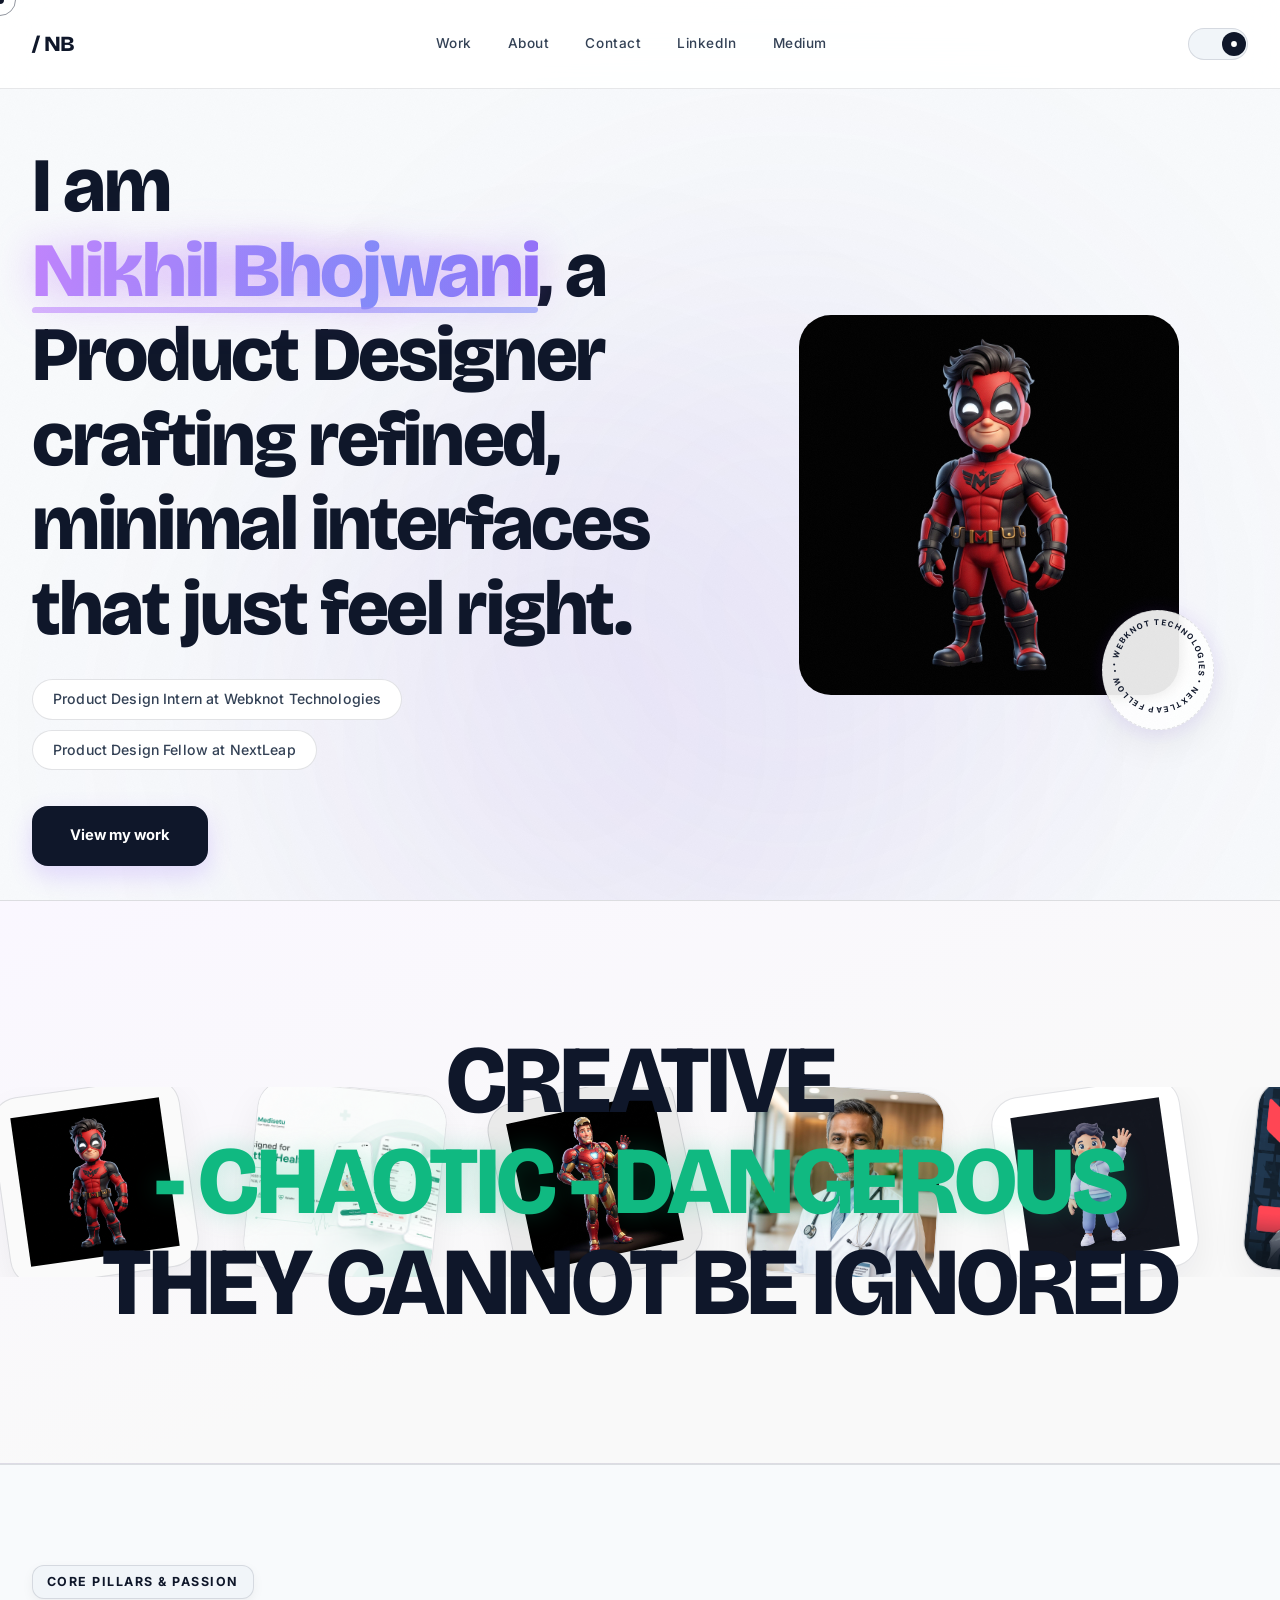
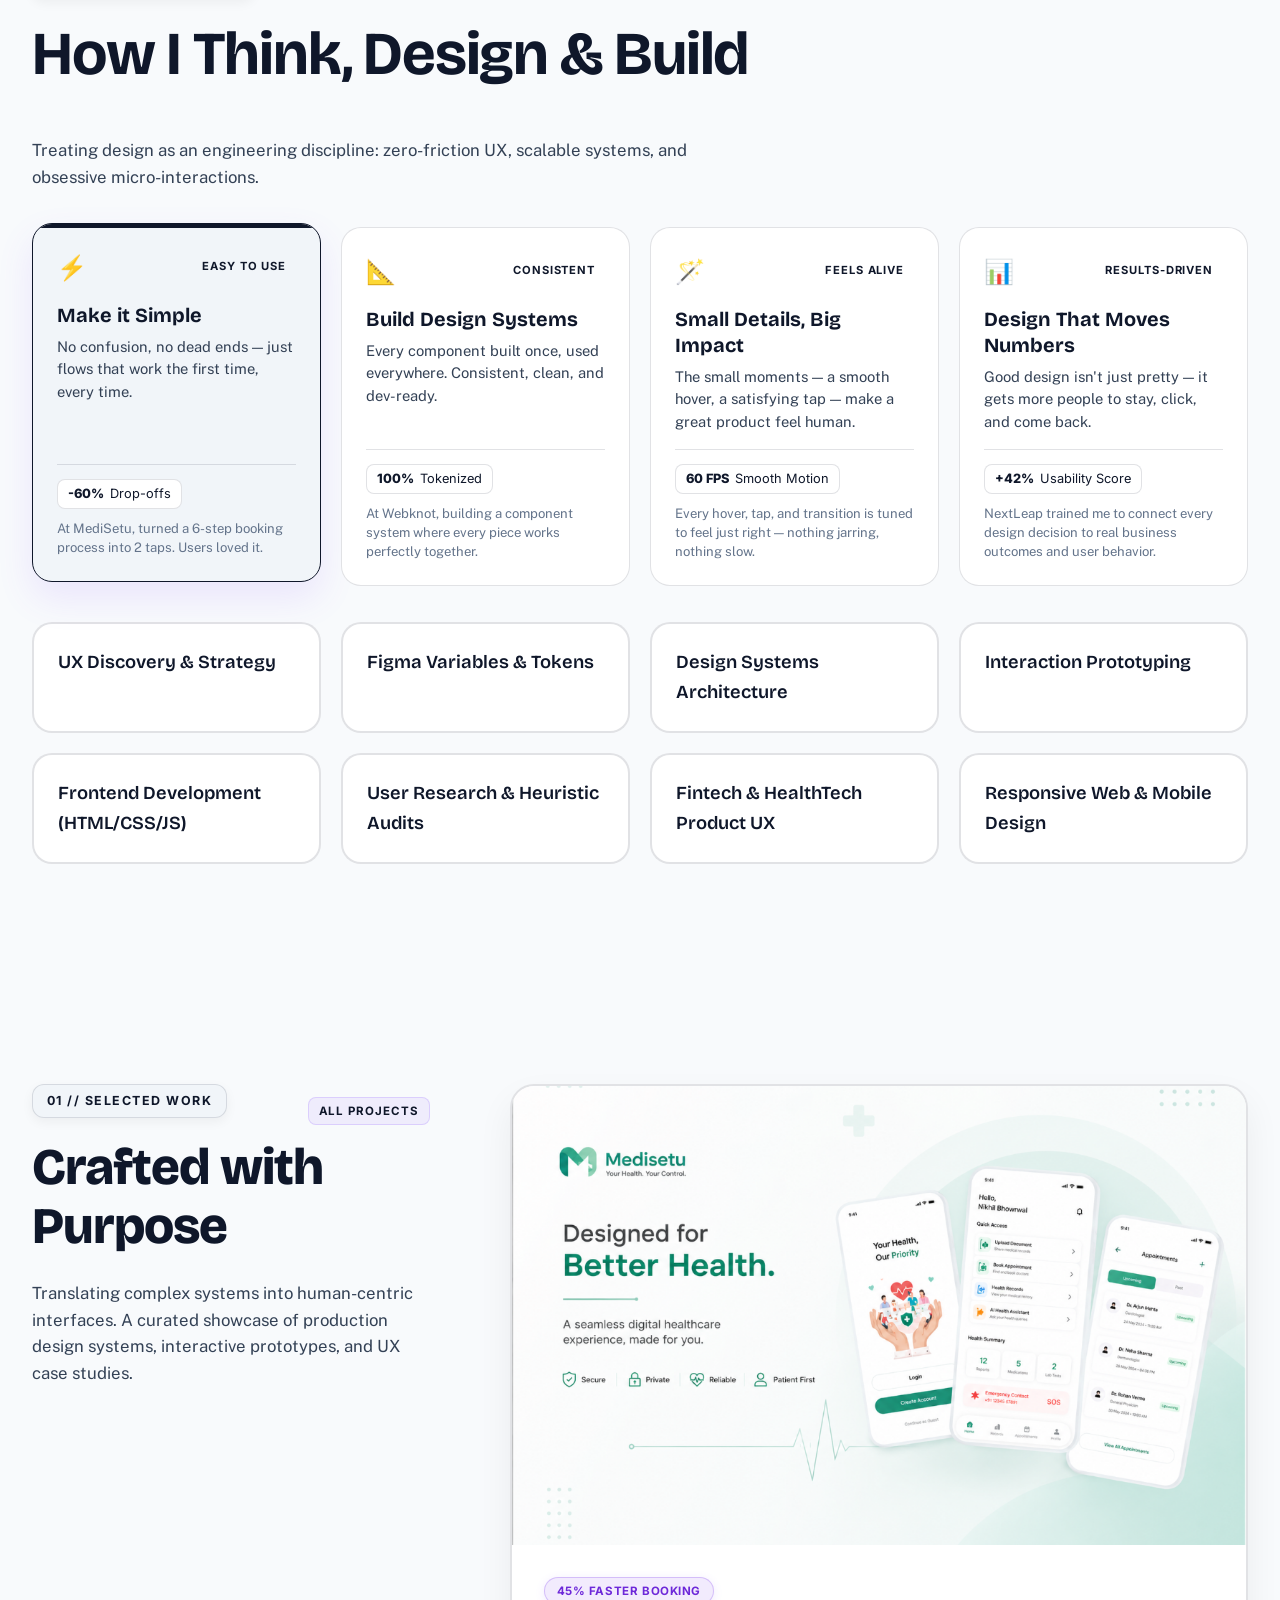
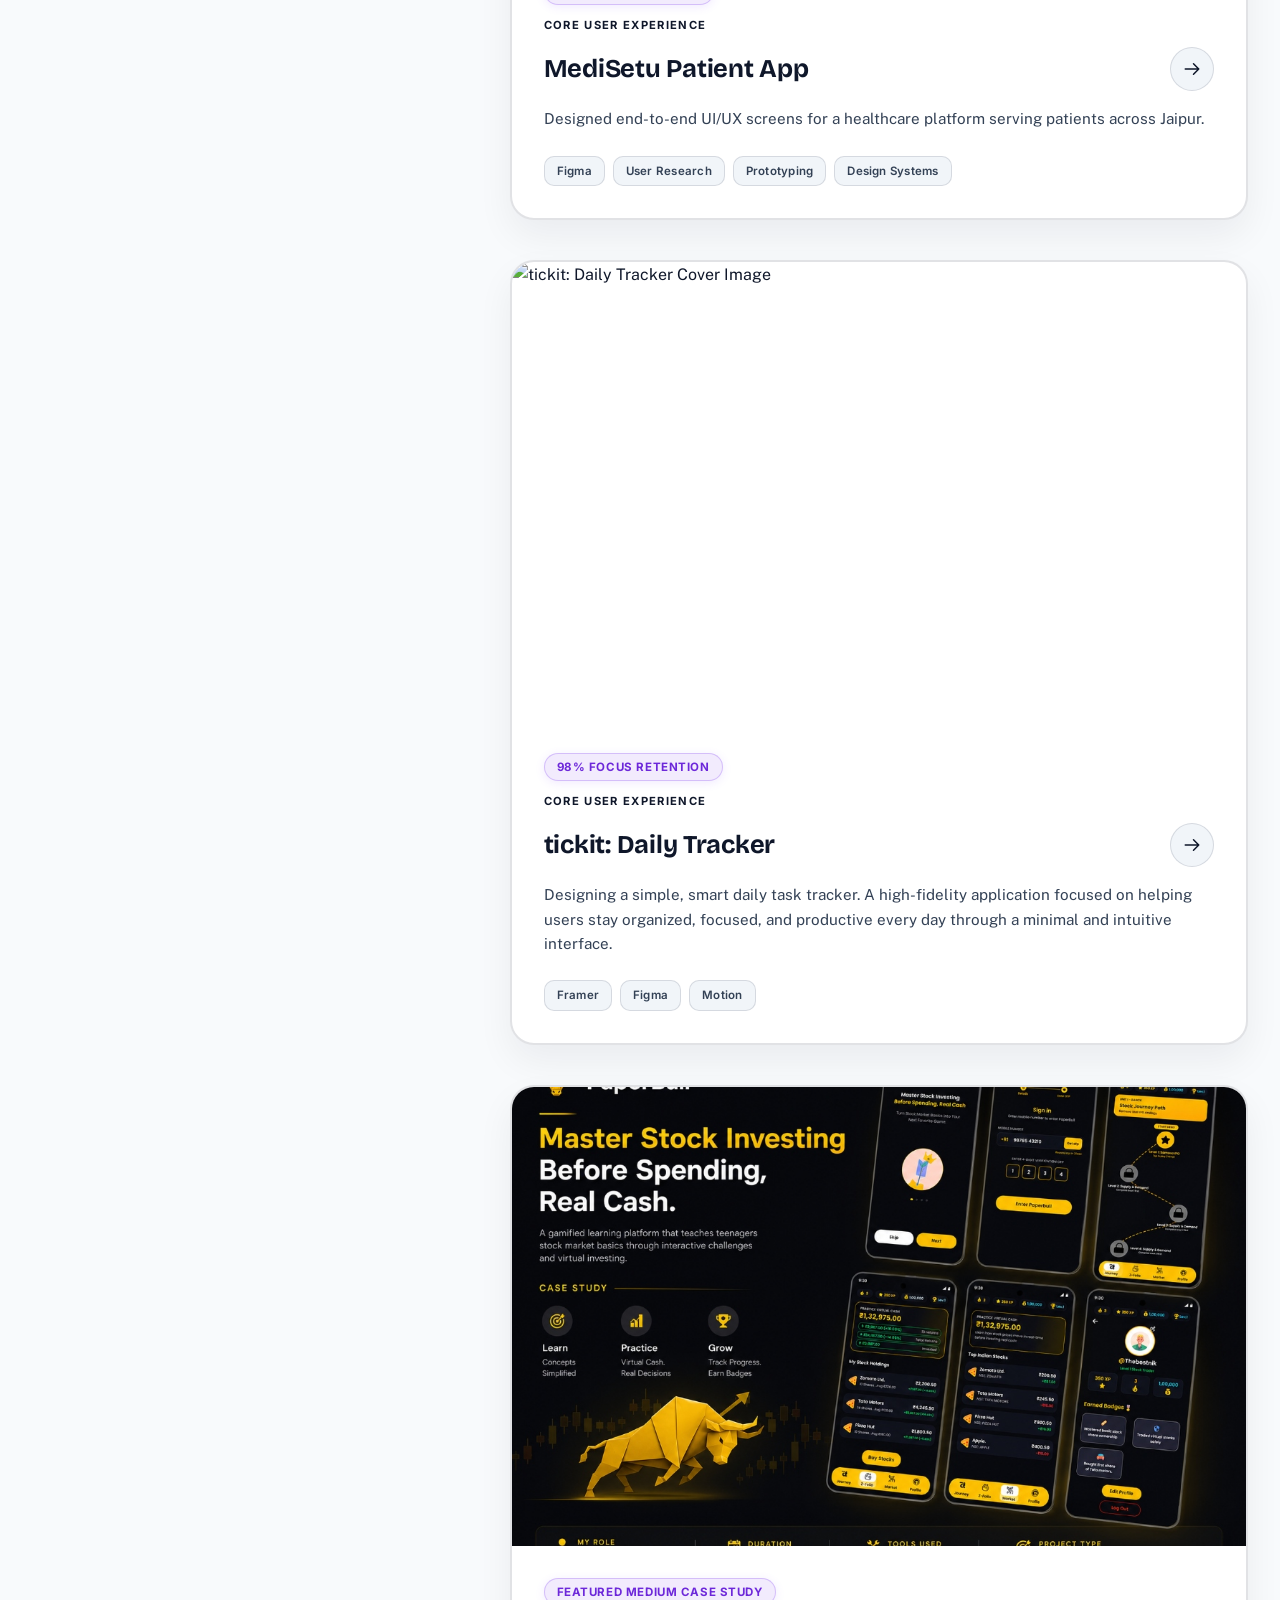
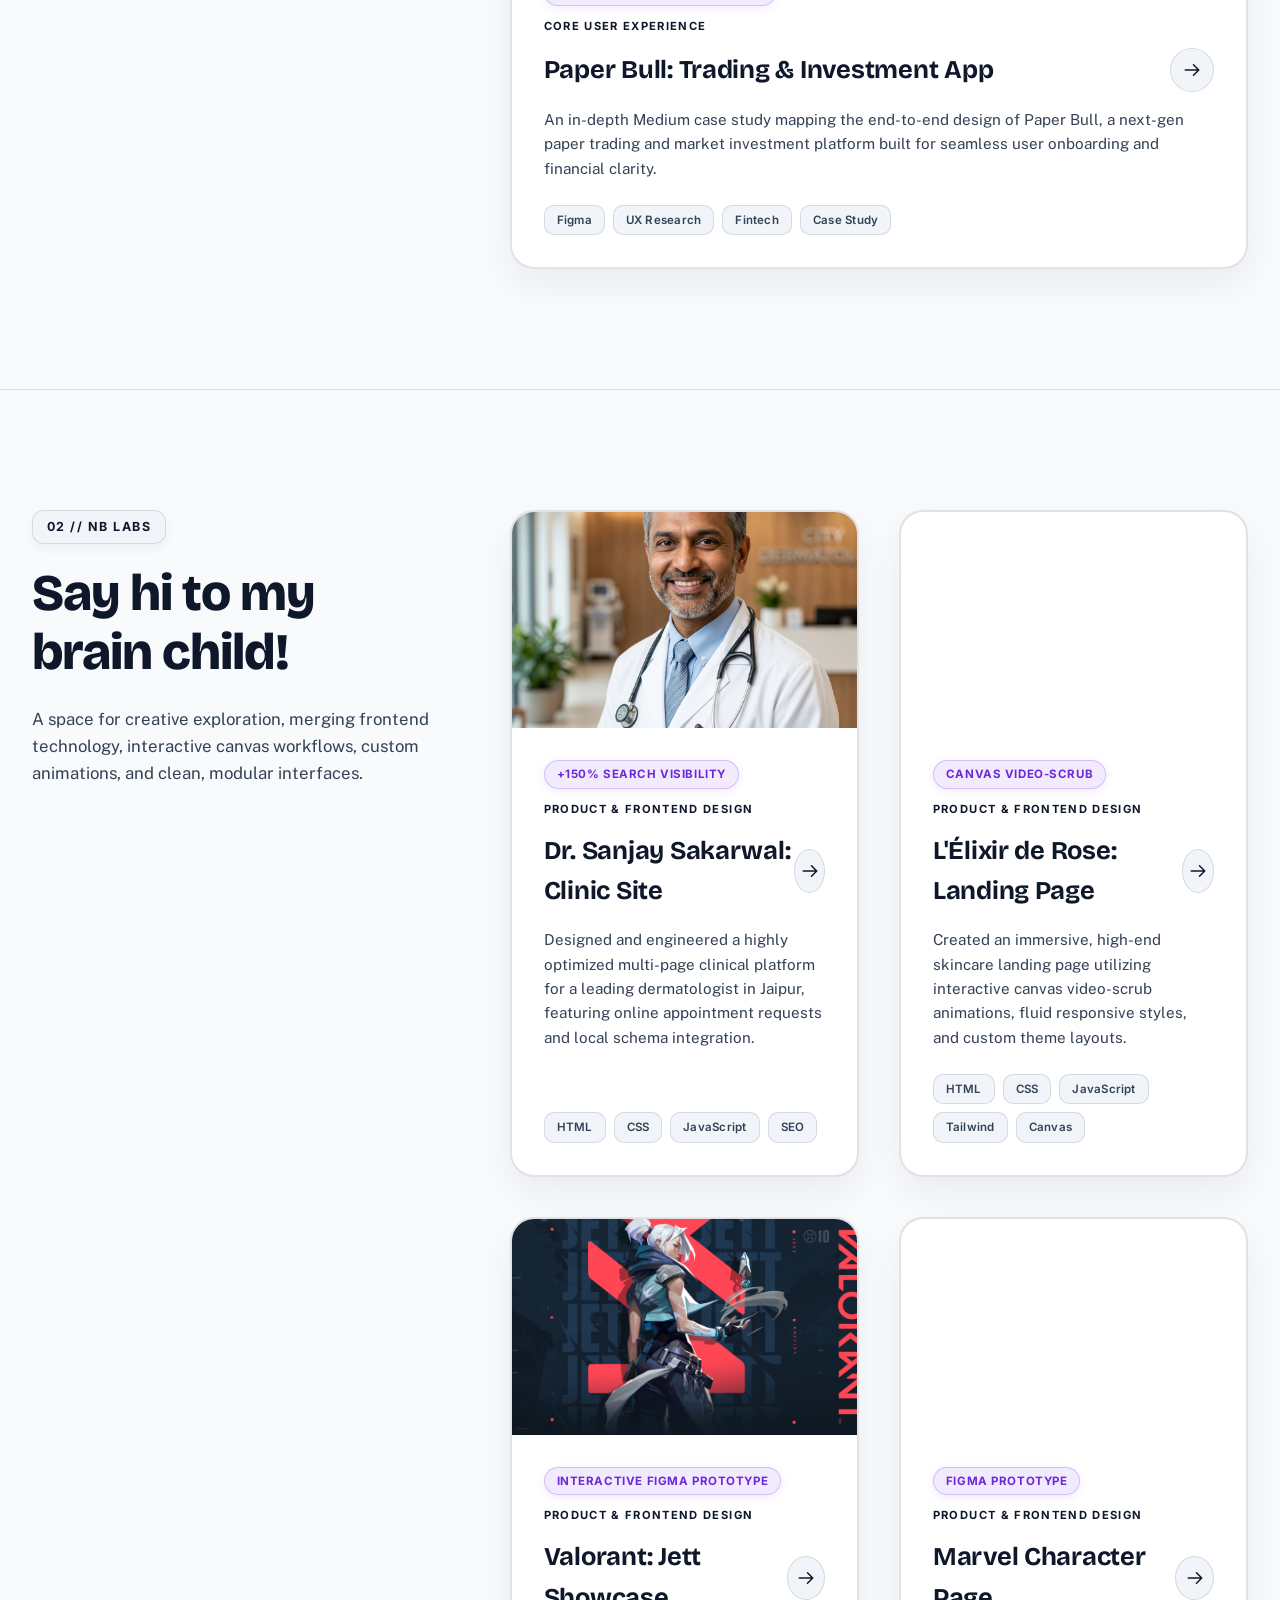
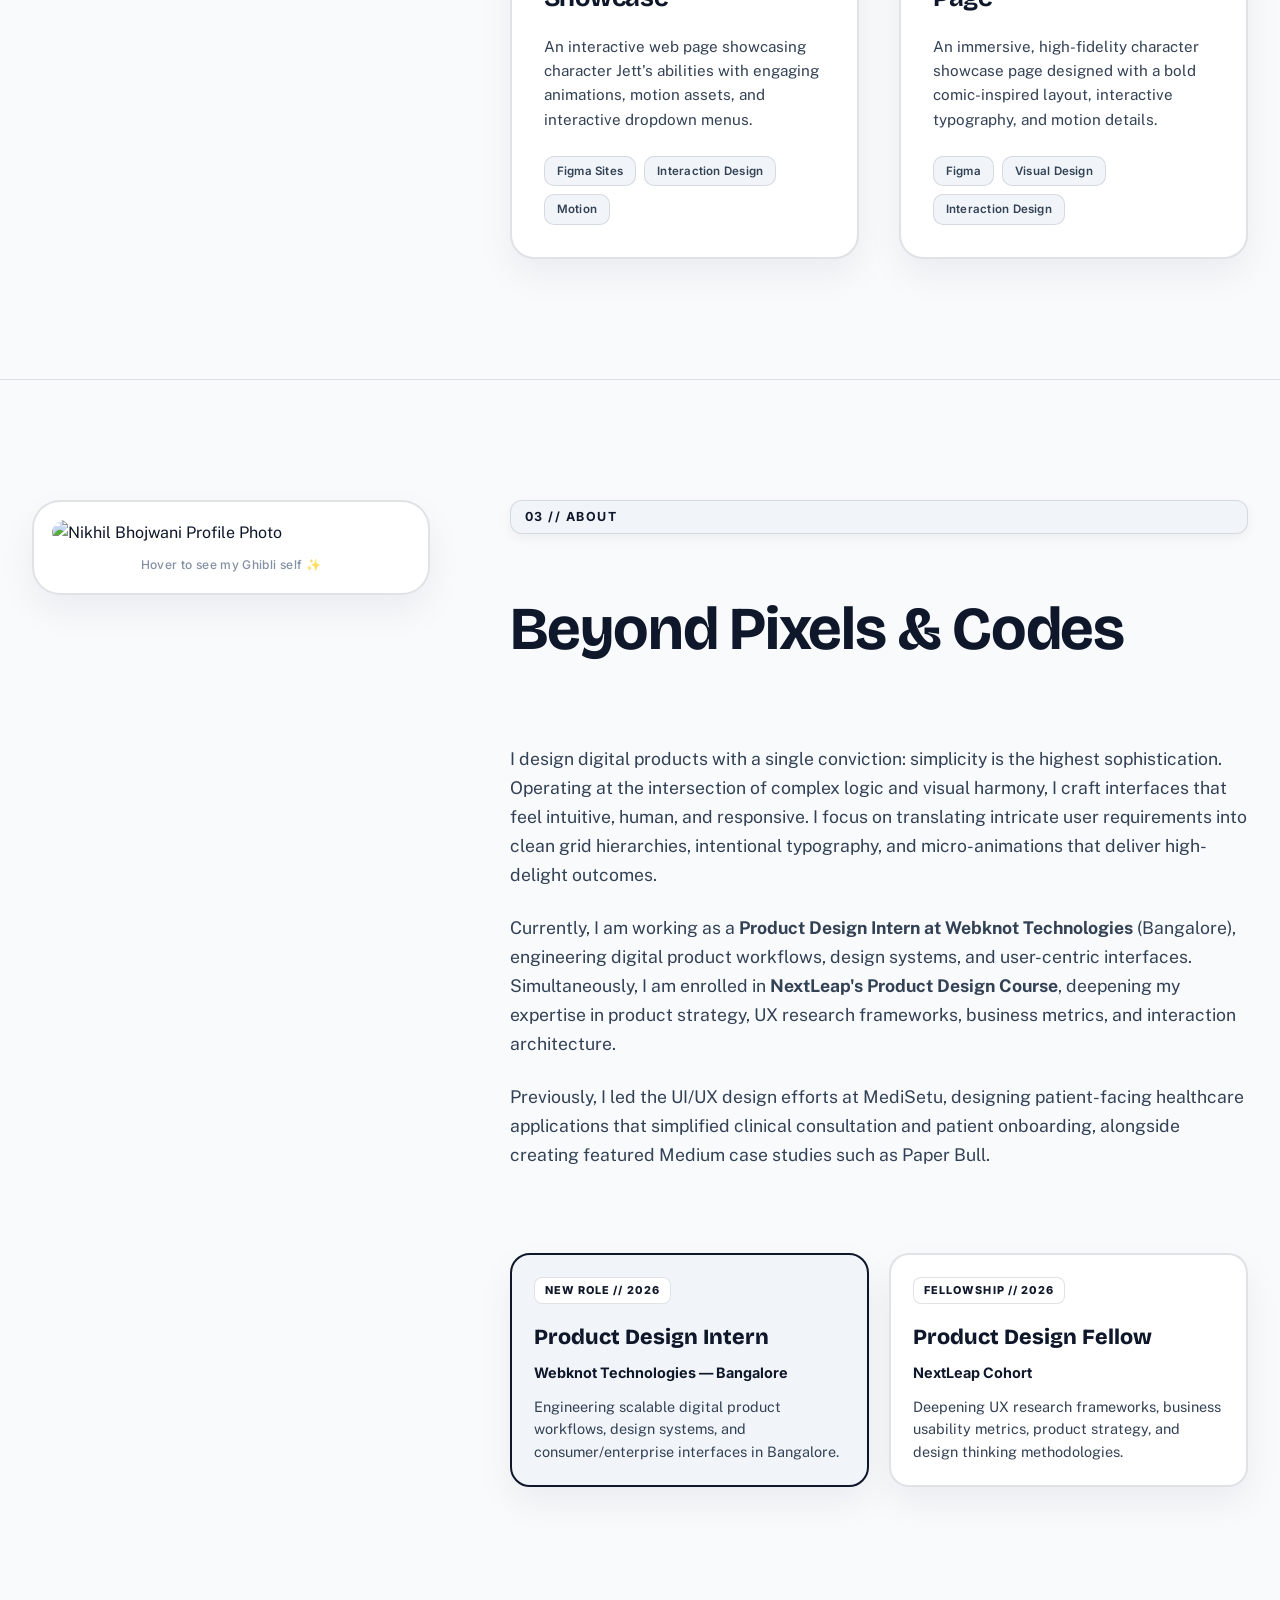
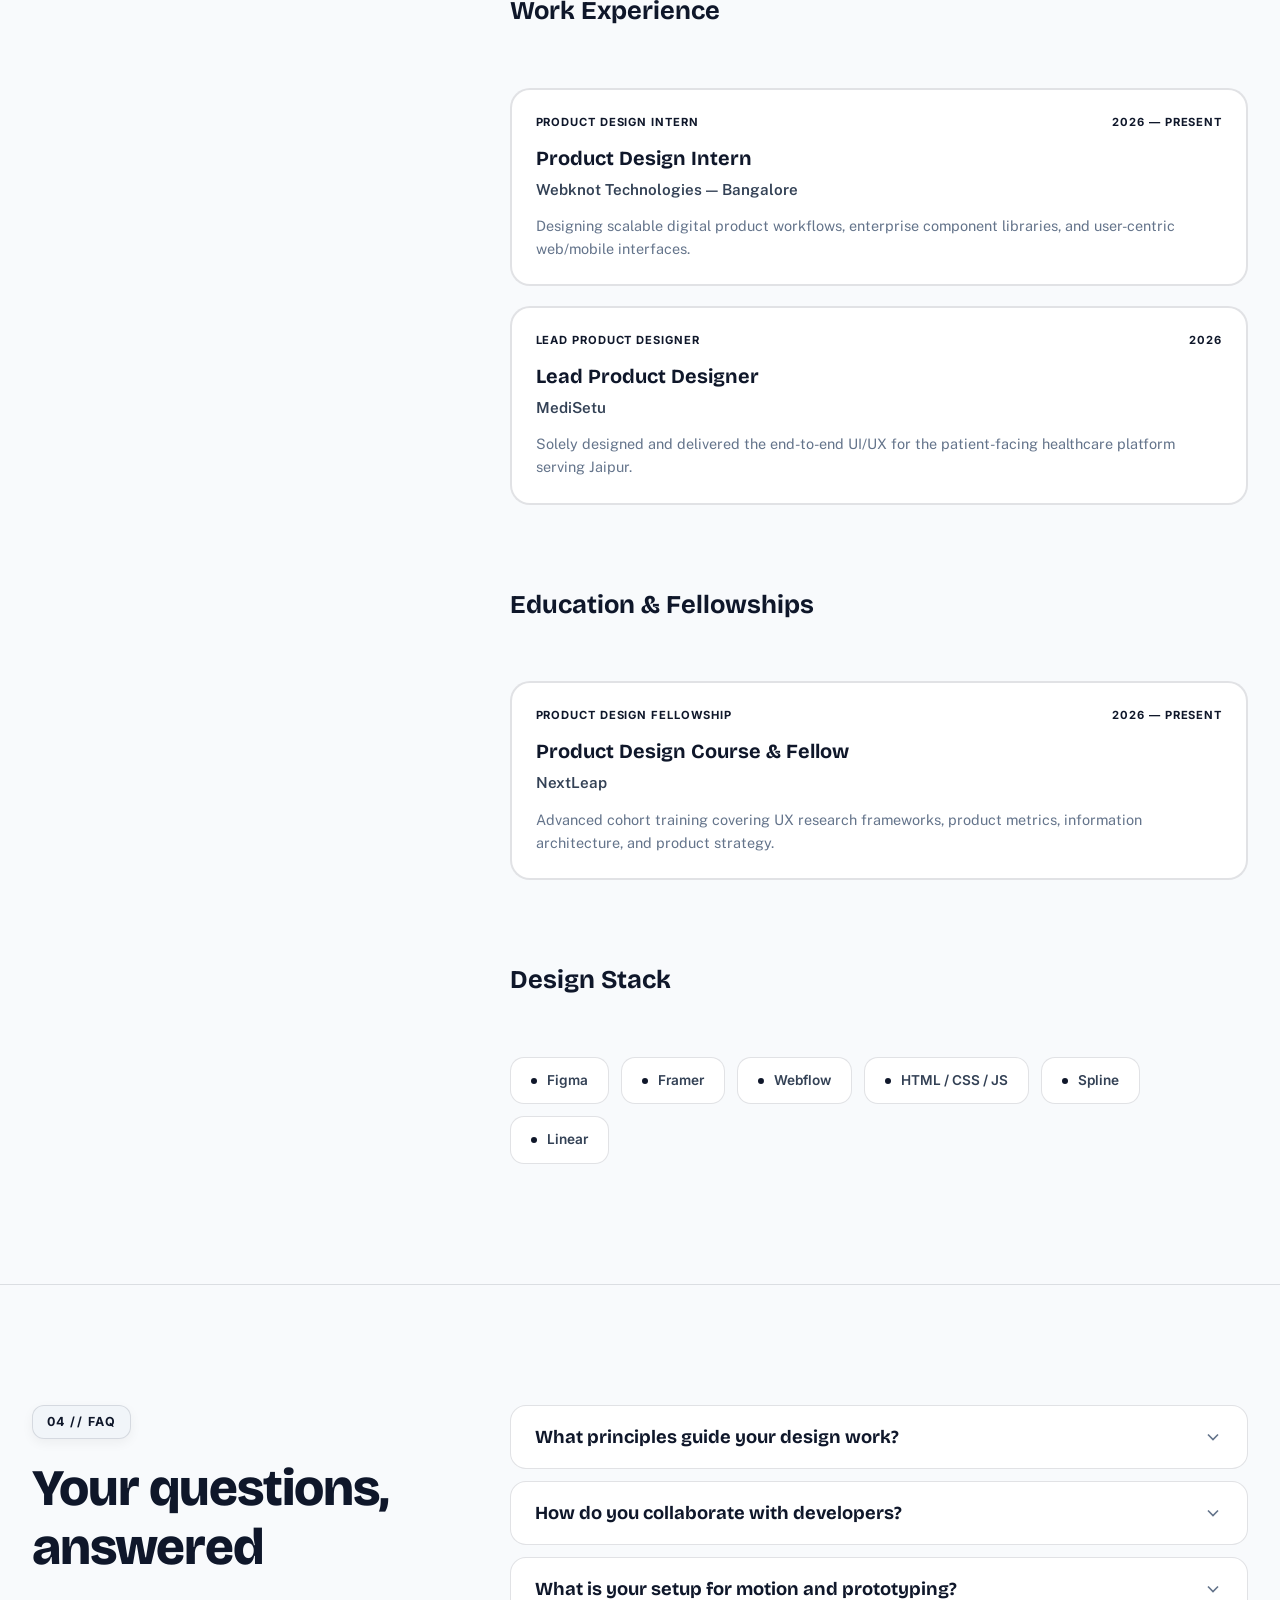
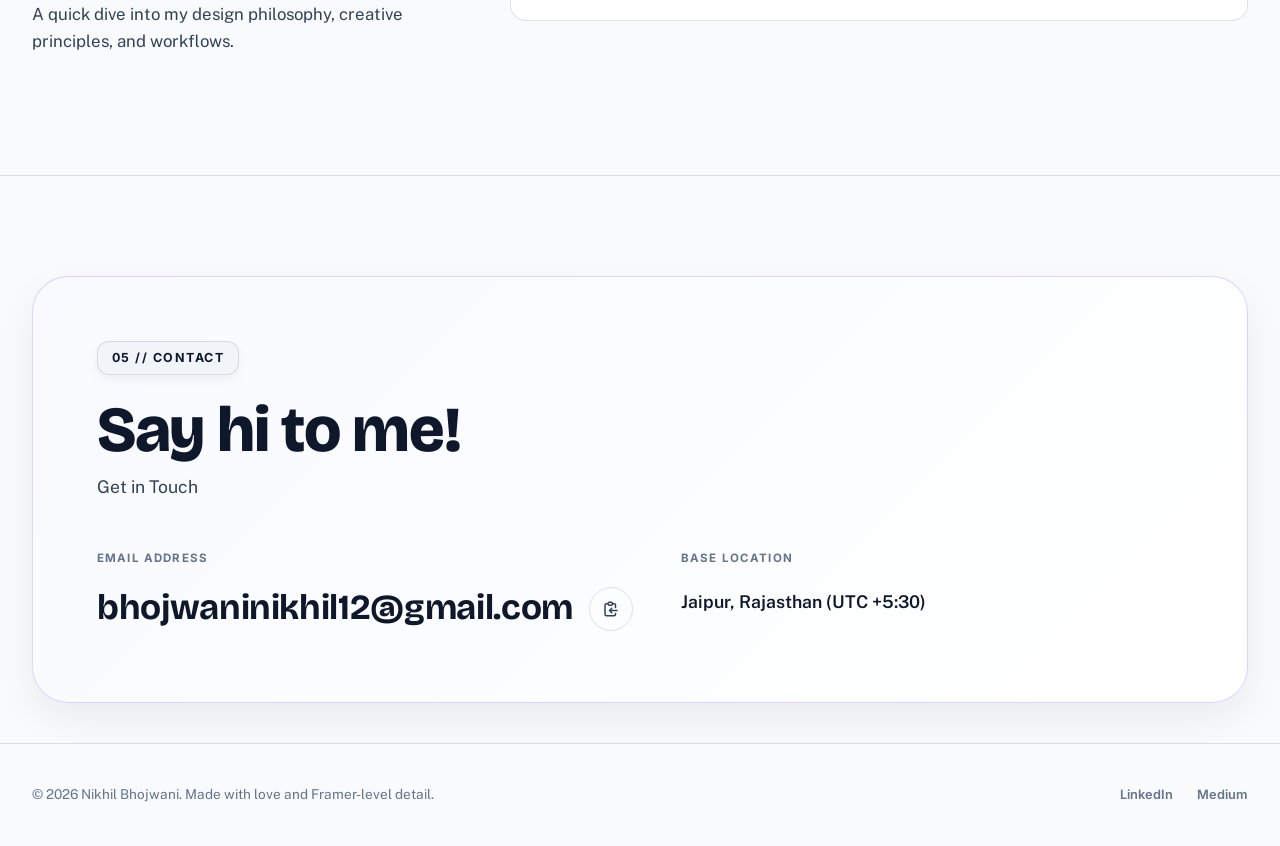
==== commit 3caf428c: "feat: Clean hero pills, multilingual mascot (word only), Ghibli hover photo, removed Visual Designs " ====
--- a/index.html
+++ b/index.html
@@ -47,7 +47,14 @@
         <a href="https://medium.com/@bhojwaninikhil12" target="_blank" rel="noopener" class="nav-link">Medium</a>
       </nav>
       
-      <div style="display: flex; align-items: center;">
+      <div style="display: flex; align-items: center; gap: 12px;">
+        <!-- Theme Toggle Switch -->
+        <button id="themeToggle" class="theme-toggle-track" aria-label="Toggle theme">
+          <span class="theme-toggle-knob">
+            <svg class="knob-icon sun-icon" viewBox="0 0 24 24" xmlns="http://www.w3.org/2000/svg"><circle cx="12" cy="12" r="5"/><line x1="12" y1="1" x2="12" y2="3"/><line x1="12" y1="21" x2="12" y2="23"/><line x1="4.22" y1="4.22" x2="5.64" y2="5.64"/><line x1="18.36" y1="18.36" x2="19.78" y2="19.78"/><line x1="1" y1="12" x2="3" y2="12"/><line x1="21" y1="12" x2="23" y2="12"/><line x1="4.22" y1="19.78" x2="5.64" y2="18.36"/><line x1="18.36" y1="5.64" x2="19.78" y2="4.22"/></svg>
+            <svg class="knob-icon moon-icon" viewBox="0 0 24 24" xmlns="http://www.w3.org/2000/svg"><path d="M21 12.79A9 9 0 1 1 11.21 3 7 7 0 0 0 21 12.79z"/></svg>
+          </span>
+        </button>
         <button class="mobile-nav-toggle" id="mobileToggle" aria-label="Toggle mobile menu">
           <svg width="24" height="24" viewBox="0 0 24 24" fill="none" stroke="currentColor" stroke-width="2">
             <line x1="3" y1="12" x2="21" y2="12"></line>
@@ -64,10 +71,13 @@
     <div class="container hero-grid">
       <div class="hero-content reveal-on-load">
         <h1 class="hero-title">
-          I am <span class="text-accent-glow">Nikhil Bhojwani</span>, a Product Designer crafting refined minimal interfaces.
+          I am <span class="text-accent-glow">Nikhil Bhojwani</span>, a Product Designer crafting refined, minimal interfaces that just feel right.
         </h1>
 
-        <p class="hero-description reveal-fade" style="animation-delay: 0.4s;">Product Design Intern at Webknot Technologies (Bangalore) &amp; Product Design Fellow at NextLeap. Crafting refined, minimal interfaces and zero-friction digital products.</p>
+        <div class="hero-role-pills reveal-fade" style="animation-delay: 0.4s;">
+          <span class="hero-role-pill">Product Design Intern at Webknot Technologies</span>
+          <span class="hero-role-pill">Product Design Fellow at NextLeap</span>
+        </div>
         
         <div class="hero-ctas reveal-fade" style="animation-delay: 0.5s;">
           <a href="#work-best" class="btn btn-primary">View my work</a>
@@ -77,10 +87,7 @@
       <!-- Animated Cartoon Mascot Visual -->
       <div class="hero-visual reveal-fade" style="animation-delay: 0.3s;">
         <div class="mascot-container">
-          <div class="speech-bubble" id="mascotSpeechBubble">
-            <span class="speech-text">Namaste! 🙏</span>
-            <span class="speech-lang">Hindi 🇮🇳</span>
-          </div>
+          <div class="speech-bubble" id="mascotSpeechBubble">Namaste! 🙏</div>
           <img class="hero-mascot-img mascot-smiling" src="assets/deadpool_smiling.png" alt="Deadpool Mascot Smiling">
           <img class="hero-mascot-img mascot-waving" src="assets/deadpool_waving.png" alt="Deadpool Mascot Waving">
           
@@ -242,52 +249,52 @@
         <div class="craft-card active" data-pillar="frictionless">
           <div class="craft-card-top">
             <span class="craft-icon">⚡</span>
-            <span class="craft-badge">Ergonomics</span>
-          </div>
-          <h3 class="craft-card-title">Zero-Friction Flows</h3>
-          <p class="craft-card-desc">Eliminating cognitive overload and unnecessary friction in every user journey.</p>
+            <span class="craft-badge">Easy to Use</span>
+          </div>
+          <h3 class="craft-card-title">Make it Simple</h3>
+          <p class="craft-card-desc">No confusion, no dead ends — just flows that work the first time, every time.</p>
           <div class="craft-detail-preview">
             <div class="craft-metric-chip"><strong>-60%</strong> Drop-offs</div>
-            <p class="craft-insight">At MediSetu, restructured healthcare booking from a 6-step questionnaire into an intuitive 2-tap scheduling interface.</p>
+            <p class="craft-insight">At MediSetu, turned a 6-step booking process into 2 taps. Users loved it.</p>
           </div>
         </div>
 
         <div class="craft-card" data-pillar="systems">
           <div class="craft-card-top">
             <span class="craft-icon">📐</span>
-            <span class="craft-badge">Scalability</span>
-          </div>
-          <h3 class="craft-card-title">Atomic Design Systems</h3>
-          <p class="craft-card-desc">Architecting robust token systems that seamlessly bridge Figma variables and code.</p>
+            <span class="craft-badge">Consistent</span>
+          </div>
+          <h3 class="craft-card-title">Build Design Systems</h3>
+          <p class="craft-card-desc">Every component built once, used everywhere. Consistent, clean, and dev-ready.</p>
           <div class="craft-detail-preview">
             <div class="craft-metric-chip"><strong>100%</strong> Tokenized</div>
-            <p class="craft-insight">At Webknot, standardizing enterprise component tokens, WCAG AA contrast rules, and unified design handoff.</p>
+            <p class="craft-insight">At Webknot, building a component system where every piece works perfectly together.</p>
           </div>
         </div>
 
         <div class="craft-card" data-pillar="microdelight">
           <div class="craft-card-top">
             <span class="craft-icon">🪄</span>
-            <span class="craft-badge">Craft</span>
-          </div>
-          <h3 class="craft-card-title">Micro-Delights &amp; Feel</h3>
-          <p class="craft-card-desc">Infusing physical spring dynamics, tactile feedback, and intentional motion.</p>
+            <span class="craft-badge">Feels Alive</span>
+          </div>
+          <h3 class="craft-card-title">Small Details, Big Impact</h3>
+          <p class="craft-card-desc">The small moments — a smooth hover, a satisfying tap — make a great product feel human.</p>
           <div class="craft-detail-preview">
-            <div class="craft-metric-chip"><strong>60 FPS</strong> Kinetic Motion</div>
-            <p class="craft-insight">Every button state, drawer transition, and hover response is tuned with organic bezier easing for tactile satisfaction.</p>
+            <div class="craft-metric-chip"><strong>60 FPS</strong> Smooth Motion</div>
+            <p class="craft-insight">Every hover, tap, and transition is tuned to feel just right — nothing jarring, nothing slow.</p>
           </div>
         </div>
 
         <div class="craft-card" data-pillar="business">
           <div class="craft-card-top">
             <span class="craft-icon">📊</span>
-            <span class="craft-badge">Strategy</span>
-          </div>
-          <h3 class="craft-card-title">Business &amp; Usability ROI</h3>
-          <p class="craft-card-desc">Connecting aesthetic polish with bottom-line retention, conversion, and task speed.</p>
+            <span class="craft-badge">Results-Driven</span>
+          </div>
+          <h3 class="craft-card-title">Design That Moves Numbers</h3>
+          <p class="craft-card-desc">Good design isn't just pretty — it gets more people to stay, click, and come back.</p>
           <div class="craft-detail-preview">
             <div class="craft-metric-chip"><strong>+42%</strong> Usability Score</div>
-            <p class="craft-insight">NextLeap fellowship research frameworks focused on UX heuristics, funnel drop-off diagnostics, and behavioral economics.</p>
+            <p class="craft-insight">NextLeap trained me to connect every design decision to real business outcomes and user behavior.</p>
           </div>
         </div>
       </div>
@@ -311,17 +318,12 @@
     <div class="container split-container">
       <!-- Left Sidebar (Sticky) -->
       <div class="split-sidebar">
-        <span class="section-label">01 // Selected Work</span>
+        <div class="work-sidebar-header">
+          <span class="section-label">01 // Selected Work</span>
+          <span class="work-all-label">All Projects</span>
+        </div>
         <h2 class="split-sidebar-title">Crafted with Purpose</h2>
         <p class="split-sidebar-desc">Translating complex systems into human-centric interfaces. A curated showcase of production design systems, interactive prototypes, and UX case studies.</p>
-        
-        <!-- Interactive Category Filter Tabs (2026 Trend) -->
-        <div class="work-filter-tabs" id="projectFilterTabs">
-          <button class="filter-tab-btn active" data-filter="all">All Projects <span class="tab-count">9</span></button>
-          <button class="filter-tab-btn" data-filter="best">Core UX & Platforms <span class="tab-count">3</span></button>
-          <button class="filter-tab-btn" data-filter="labs">Creative Labs <span class="tab-count">3</span></button>
-          <button class="filter-tab-btn" data-filter="action">Visual & Concepts <span class="tab-count">3</span></button>
-        </div>
       </div>
       <!-- Right Content (Scrollable Grid) -->
       <div class="split-content" id="bestWorksGrid">
@@ -346,73 +348,22 @@
     </div>
   </section>
 
-  <!-- Work Section 3: Visual Designs (Split Layout) -->
-  <section class="split-section" id="work-designs" style="border-top: 1px solid var(--border)">
-    <div class="container split-container">
-      <!-- Left Sidebar (Sticky) -->
-      <div class="split-sidebar">
-        <span class="section-label">03 // Designs</span>
-        <h2 class="split-sidebar-title">Visual Designs</h2>
-        <p class="split-sidebar-desc">A collection of visual concepts, branding mockups, and interactive prototypes showcasing layout design and visual storytelling.</p>
-      </div>
-      <!-- Right Content (Scrollable Grid) -->
-      <div class="split-content" id="actionGrid">
-        <!-- Rendered dynamically via app.js -->
-      </div>
-    </div>
-  </section>
-
-  <!-- Work Section 4: Deep Research & Thought Dives (Split Layout) -->
-  <section class="split-section" id="work-research" style="border-top: 1px solid var(--border)">
-    <div class="container split-container">
-      <!-- Left Sidebar (Sticky) -->
-      <div class="split-sidebar">
-        <span class="section-label">04 // Deep Research</span>
-        <h2 class="split-sidebar-title">Spaces that Speak</h2>
-        <p class="split-sidebar-desc">Exploring user-centric design principles, minimal design systems, and mental usability mappings through articles and literature reviews.</p>
-      </div>
-      <!-- Right Content (Scrollable List) -->
-      <div class="split-content-flow">
-        <div class="research-list">
-          <a href="https://medium.com/@bhojwaninikhil12" target="_blank" rel="noopener" class="research-card">
-            <span class="research-meta">FEATURED MEDIUM CASE STUDY // 2026</span>
-            <h3 class="research-card-title">Paper Bull: Next-Gen Trading & Investment UX</h3>
-            <p class="research-card-desc">An end-to-end product design case study exploring fintech onboarding heuristics, portfolio data visualizers, and financial clarity.</p>
-          </a>
-          <a href="https://medium.com/@bhojwaninikhil12" target="_blank" rel="noopener" class="research-card">
-            <span class="research-meta">MEDIUM ARTICLE // 2026</span>
-            <h3 class="research-card-title">The Place of Space in Mental Well-Being</h3>
-            <p class="research-card-desc">An inquiry into how cognitive layouts and digital spatial design principles influence user focus and emotional output.</p>
-          </a>
-          <a href="https://medium.com/@bhojwaninikhil12" target="_blank" rel="noopener" class="research-card">
-            <span class="research-meta">DESIGN STUDY // 2025</span>
-            <h3 class="research-card-title">Vernacular Cultural Identity in Contemporary Design</h3>
-            <p class="research-card-desc">Analyzing how modern digital interfaces adapt traditional layout styles to retain accessibility across diverse audiences.</p>
-          </a>
-          <a href="https://medium.com/@bhojwaninikhil12" target="_blank" rel="noopener" class="research-card">
-            <span class="research-meta">SYSTEM ANALYSIS // 2025</span>
-            <h3 class="research-card-title">Why Refined Minimal Interfaces Build Stronger Focus</h3>
-            <p class="research-card-desc">How cognitive load reduction and extreme layout minimalism result in higher task success and digital retention rates.</p>
-          </a>
-        </div>
-      </div>
-    </div>
-  </section>
-
-
-
   <!-- About Section (Split Layout) -->
   <section class="split-section" id="about" style="border-top: 1px solid var(--border)">
     <div class="container split-container">
       <!-- Left Sidebar (Sticky Profile Photo) -->
       <div class="split-sidebar">
         <div class="about-photo-wrapper">
-          <img class="about-photo" src="https://nikhil-bhojwani-portfolio-1067926082825.asia-southeast1.run.app/assets/regenerated_image_1778444778856-AO2qKUTk.jpg" alt="Nikhil Bhojwani Profile Photo">
+          <div class="about-photo-swap">
+            <img class="about-photo photo-normal" src="https://nikhil-bhojwani-portfolio-1067926082825.asia-southeast1.run.app/assets/regenerated_image_1778444778856-AO2qKUTk.jpg" alt="Nikhil Bhojwani Profile Photo">
+            <img class="about-photo photo-ghibli" src="assets/nikhil_ghibli.jpg" alt="Nikhil — Ghibli Version">
+          </div>
+          <span class="photo-hover-hint">Hover to see my Ghibli self ✨</span>
         </div>
       </div>
       <!-- Right Column: Personal Narrative -->
       <div class="split-content-flow">
-        <span class="section-label">05 // About</span>
+        <span class="section-label">03 // About</span>
         <h2 class="section-title-large" style="margin-top: 8px;">Beyond Pixels & Codes</h2>
         <div class="about-narrative-wrapper">
           <p>I design digital products with a single conviction: simplicity is the highest sophistication. Operating at the intersection of complex logic and visual harmony, I craft interfaces that feel intuitive, human, and responsive. I focus on translating intricate user requirements into clean grid hierarchies, intentional typography, and micro-animations that deliver high-delight outcomes.</p>
@@ -425,7 +376,6 @@
           <div class="achievement-card achievement-card-highlight">
             <div class="achievement-header">
               <span class="achievement-tag">NEW ROLE // 2026</span>
-              <span class="achievement-icon">🏢</span>
             </div>
             <h3 class="achievement-title">Product Design Intern</h3>
             <p class="achievement-company">Webknot Technologies — Bangalore</p>
@@ -434,20 +384,10 @@
           <div class="achievement-card">
             <div class="achievement-header">
               <span class="achievement-tag">FELLOWSHIP // 2026</span>
-              <span class="achievement-icon">🎓</span>
             </div>
             <h3 class="achievement-title">Product Design Fellow</h3>
             <p class="achievement-company">NextLeap Cohort</p>
             <p class="achievement-desc">Deepening UX research frameworks, business usability metrics, product strategy, and design thinking methodologies.</p>
-          </div>
-          <div class="achievement-card">
-            <div class="achievement-header">
-              <span class="achievement-tag">FEATURED CASE STUDIES</span>
-              <span class="achievement-icon">⚡</span>
-            </div>
-            <h3 class="achievement-title">Paper Bull &amp; MediSetu</h3>
-            <p class="achievement-company">Fintech &amp; Healthcare UX</p>
-            <p class="achievement-desc">Crafted end-to-end patient booking applications and paper trading fintech platforms featured on Medium.</p>
           </div>
         </div>
         
@@ -504,7 +444,7 @@
     <div class="container split-container">
       <!-- Left Sidebar (Sticky) -->
       <div class="split-sidebar">
-        <span class="section-label">06 // FAQ</span>
+        <span class="section-label">04 // FAQ</span>
         <h2 class="split-sidebar-title">Your questions, answered</h2>
         <p class="split-sidebar-desc">A quick dive into my design philosophy, creative principles, and workflows.</p>
       </div>
@@ -559,7 +499,7 @@
   <section class="section-padding contact-section" id="contact" style="border-top: 1px solid var(--border)">
     <div class="container">
       <div class="contact-card-pastel">
-        <span class="section-label">07 // Contact</span>
+        <span class="section-label">05 // Contact</span>
         <h2 class="contact-card-title">Say hi to me!</h2>
         <p class="contact-card-subtitle">Get in Touch</p>
         
--- a/index.css
+++ b/index.css
@@ -571,12 +571,43 @@
   display: block;
 }
 
-/* Hero Badge Taglines */
+/* Hero Badge Taglines (keeping for backward compat, hidden) */
 .hero-taglines {
   display: flex;
   flex-wrap: wrap;
   gap: 10px;
   margin-bottom: 32px;
+}
+
+/* Hero Role Pill Capsules */
+.hero-role-pills {
+  display: flex;
+  flex-wrap: wrap;
+  gap: 10px;
+  margin-bottom: 36px;
+}
+
+.hero-role-pill {
+  display: inline-flex;
+  align-items: center;
+  padding: 8px 20px;
+  border-radius: 999px;
+  border: 1.5px solid var(--border);
+  background: var(--bg-surface);
+  color: var(--text-secondary);
+  font-family: var(--font-alt);
+  font-size: 0.88rem;
+  font-weight: 500;
+  letter-spacing: 0.01em;
+  transition: all 0.3s var(--transition-bezier);
+}
+
+.hero-role-pill:hover {
+  border-color: var(--accent);
+  color: var(--accent);
+  background: var(--bg-surface-elevated);
+  transform: translateY(-2px);
+  box-shadow: 0 6px 18px rgba(136, 85, 255, 0.12);
 }
 
 .hero-badge {
@@ -703,13 +734,12 @@
   color: var(--text-primary);
   border: 1.5px solid var(--accent);
   border-radius: 16px;
-  padding: 8px 16px;
-  display: flex;
-  flex-direction: column;
-  align-items: center;
-  justify-content: center;
-  gap: 2px;
-  min-width: 110px;
+  padding: 8px 18px;
+  font-family: var(--font-display);
+  font-size: 1.15rem;
+  font-weight: 700;
+  letter-spacing: 0.5px;
+  white-space: nowrap;
   opacity: 0;
   visibility: hidden;
   transform: translateY(12px) scale(0.85);
@@ -718,24 +748,6 @@
   box-shadow: 0 10px 25px rgba(0, 0, 0, 0.2), 0 0 15px var(--accent-glow);
   z-index: 10;
   pointer-events: none;
-}
-
-.speech-bubble .speech-text {
-  font-family: var(--font-display);
-  font-size: 1.15rem;
-  font-weight: 700;
-  letter-spacing: 0.5px;
-  color: var(--text-primary);
-  line-height: 1.2;
-}
-
-.speech-bubble .speech-lang {
-  font-family: var(--font-sans);
-  font-size: 0.72rem;
-  font-weight: 600;
-  letter-spacing: 0.6px;
-  color: var(--accent);
-  line-height: 1;
 }
 
 .speech-bubble.bubble-pop {
@@ -1368,6 +1380,75 @@
   margin-bottom: 24px;
 }
 
+/* --- About Photo Ghibli Hover Swap --- */
+.about-photo-swap {
+  position: relative;
+  display: block;
+  border-radius: 16px;
+  overflow: hidden;
+  cursor: pointer;
+}
+
+.about-photo-swap .photo-normal {
+  display: block;
+  width: 100%;
+  height: auto;
+  border-radius: 16px;
+  transition: opacity 0.5s ease;
+}
+
+.about-photo-swap .photo-ghibli {
+  position: absolute;
+  inset: 0;
+  width: 100%;
+  height: 100%;
+  object-fit: cover;
+  border-radius: 16px;
+  opacity: 0;
+  transition: opacity 0.5s ease;
+}
+
+.about-photo-swap:hover .photo-ghibli {
+  opacity: 1;
+}
+
+.about-photo-swap:hover .photo-normal {
+  opacity: 0;
+}
+
+.photo-hover-hint {
+  display: block;
+  text-align: center;
+  margin-top: 10px;
+  font-family: var(--font-alt);
+  font-size: 0.75rem;
+  font-weight: 500;
+  color: var(--text-muted);
+  letter-spacing: 0.03em;
+  opacity: 0.8;
+}
+
+/* --- Work Sidebar Header (All Projects label) --- */
+.work-sidebar-header {
+  display: flex;
+  align-items: center;
+  justify-content: space-between;
+  margin-bottom: 0;
+}
+
+.work-all-label {
+  font-family: var(--font-alt);
+  font-size: 0.72rem;
+  font-weight: 700;
+  letter-spacing: 0.08em;
+  text-transform: uppercase;
+  color: var(--accent);
+  background: var(--accent-subtle, rgba(136, 85, 255, 0.08));
+  border: 1px solid var(--accent-border, rgba(136, 85, 255, 0.2));
+  padding: 4px 10px;
+  border-radius: 8px;
+}
+
 /* Experience timeline */
 .timeline-section-title {
   font-family: var(--font-display);
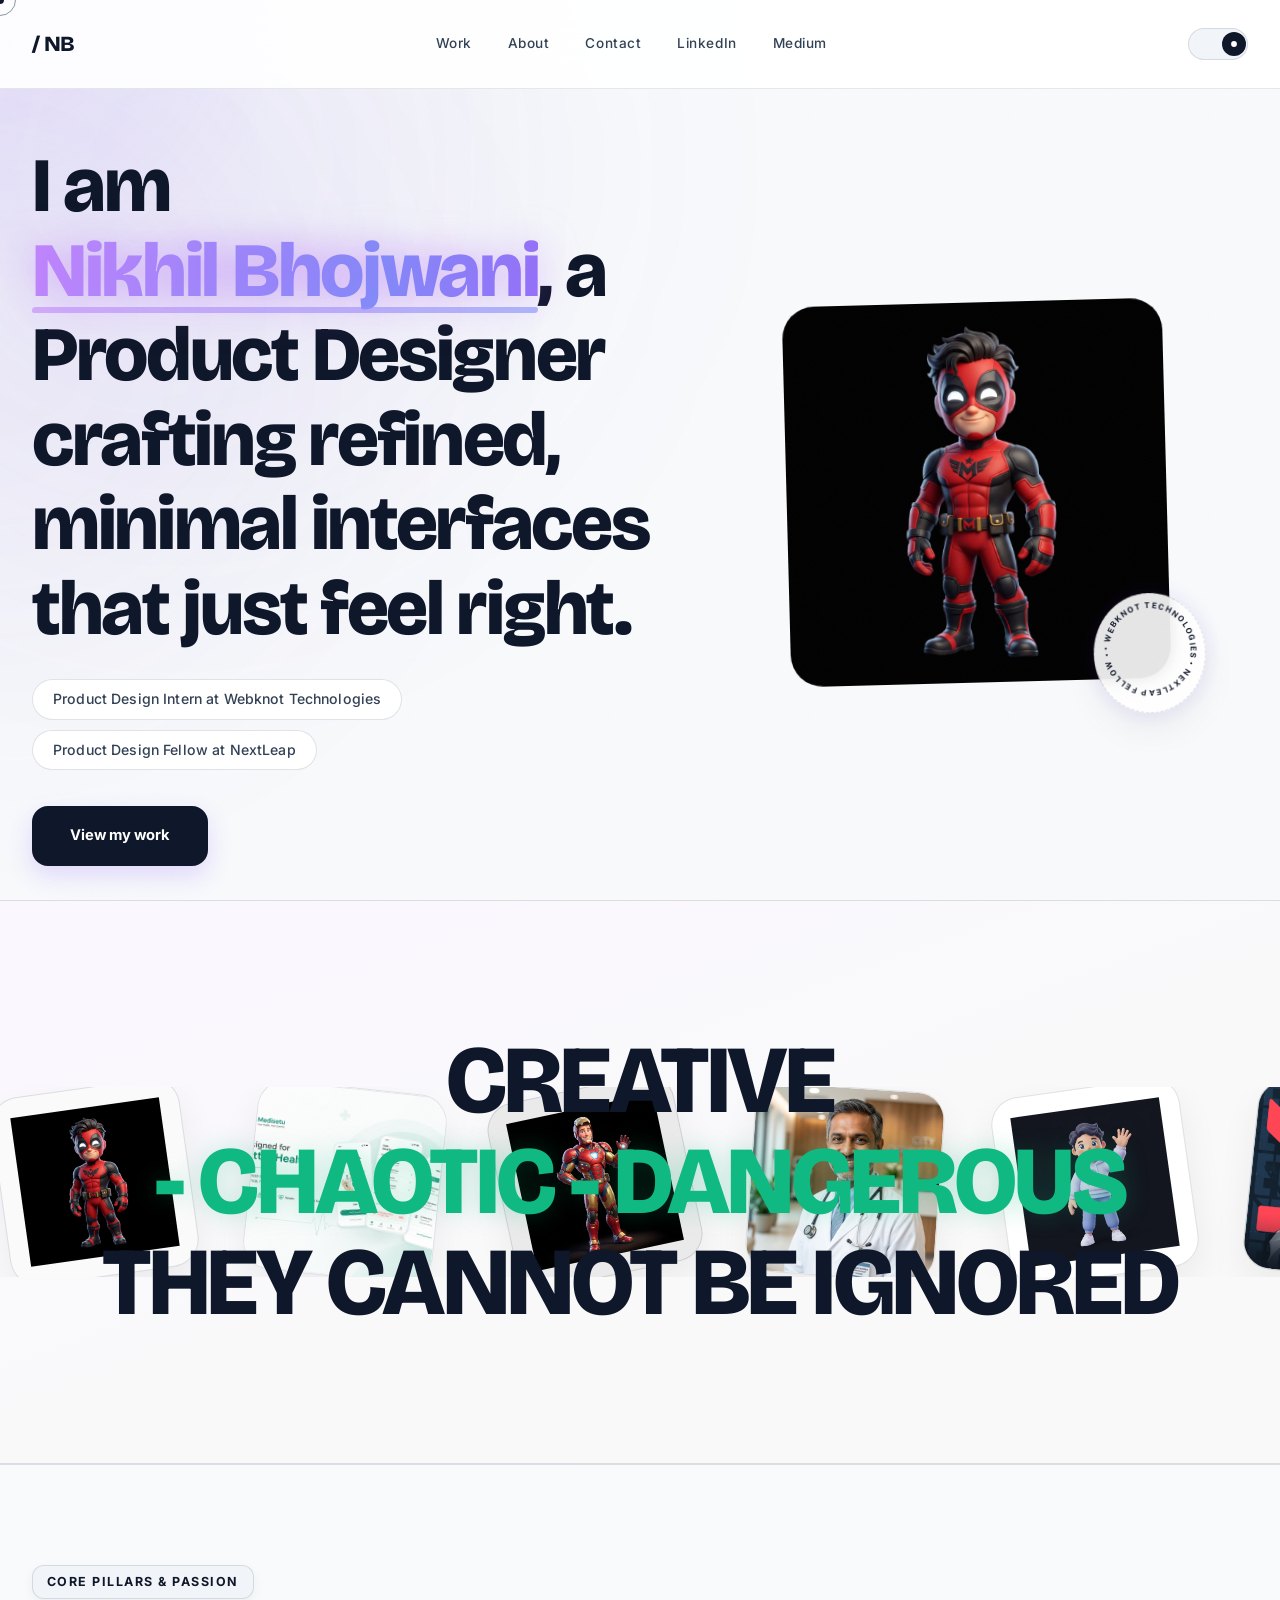
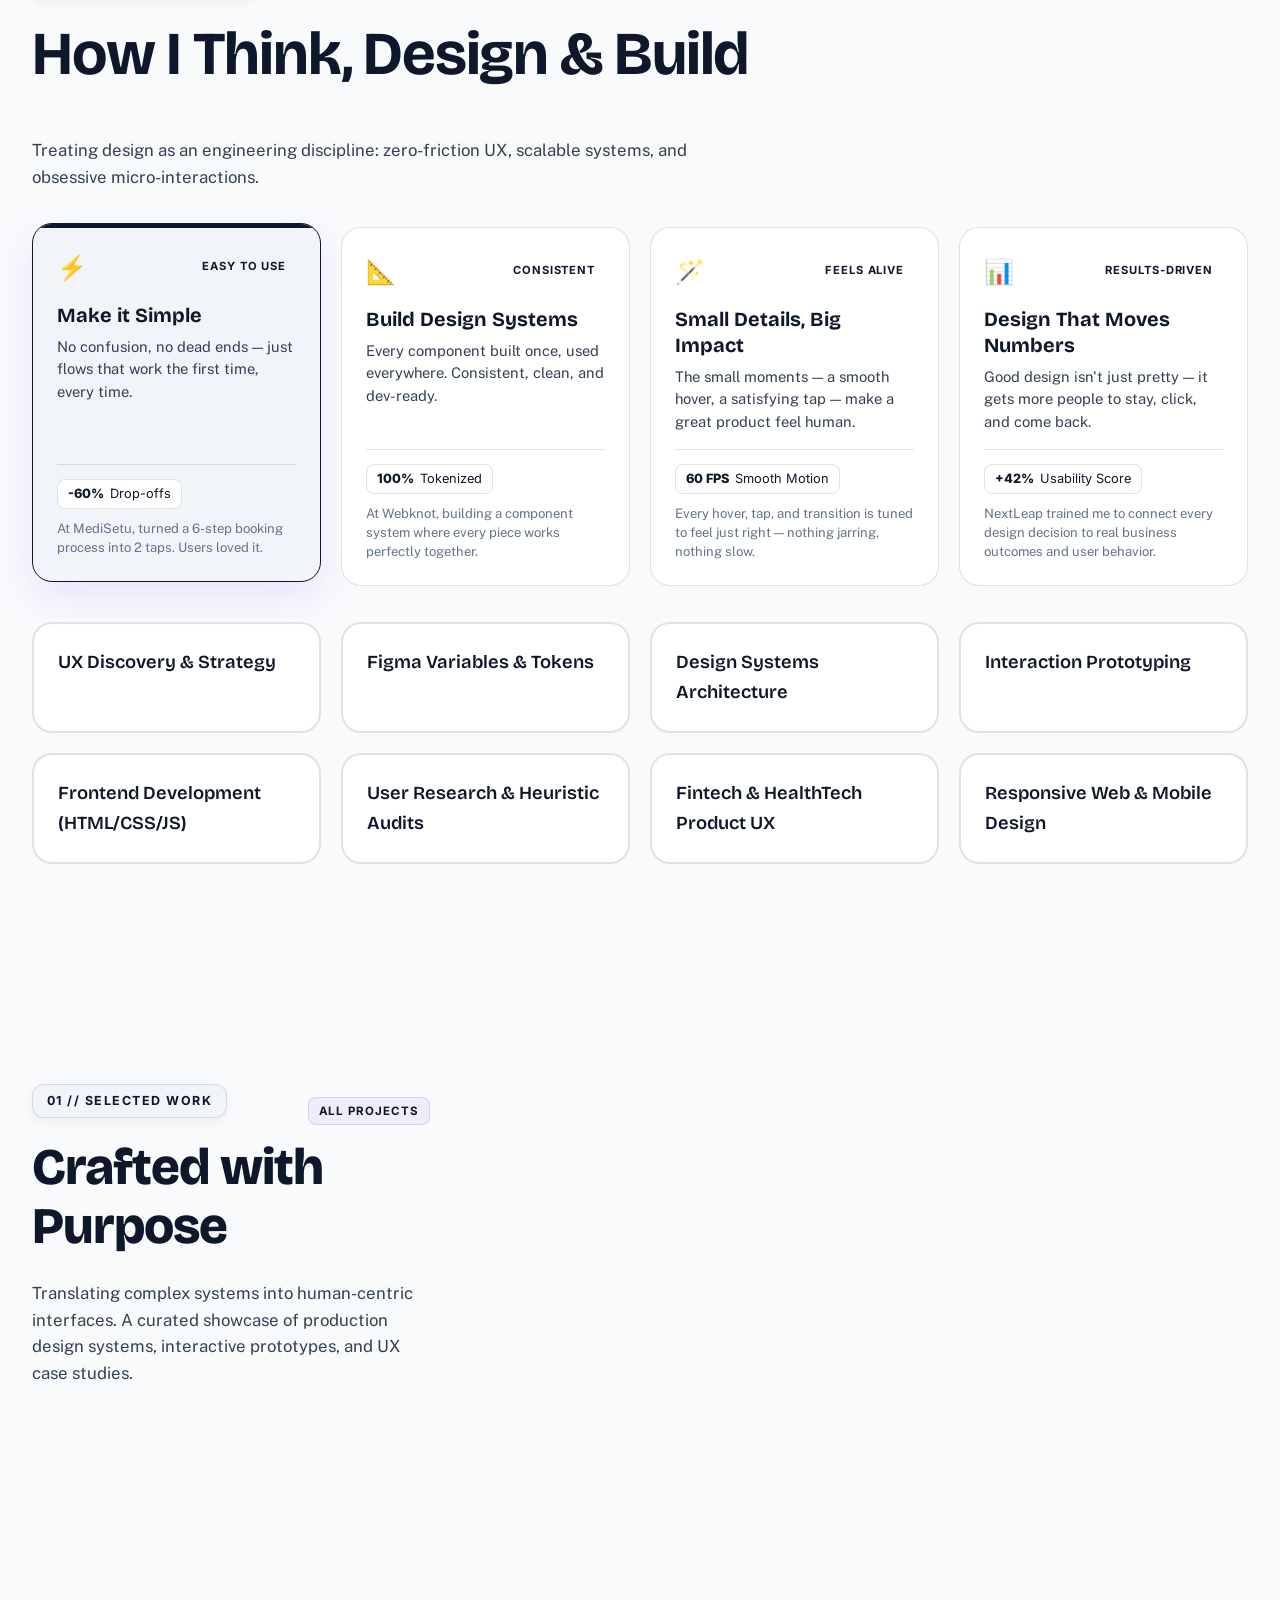
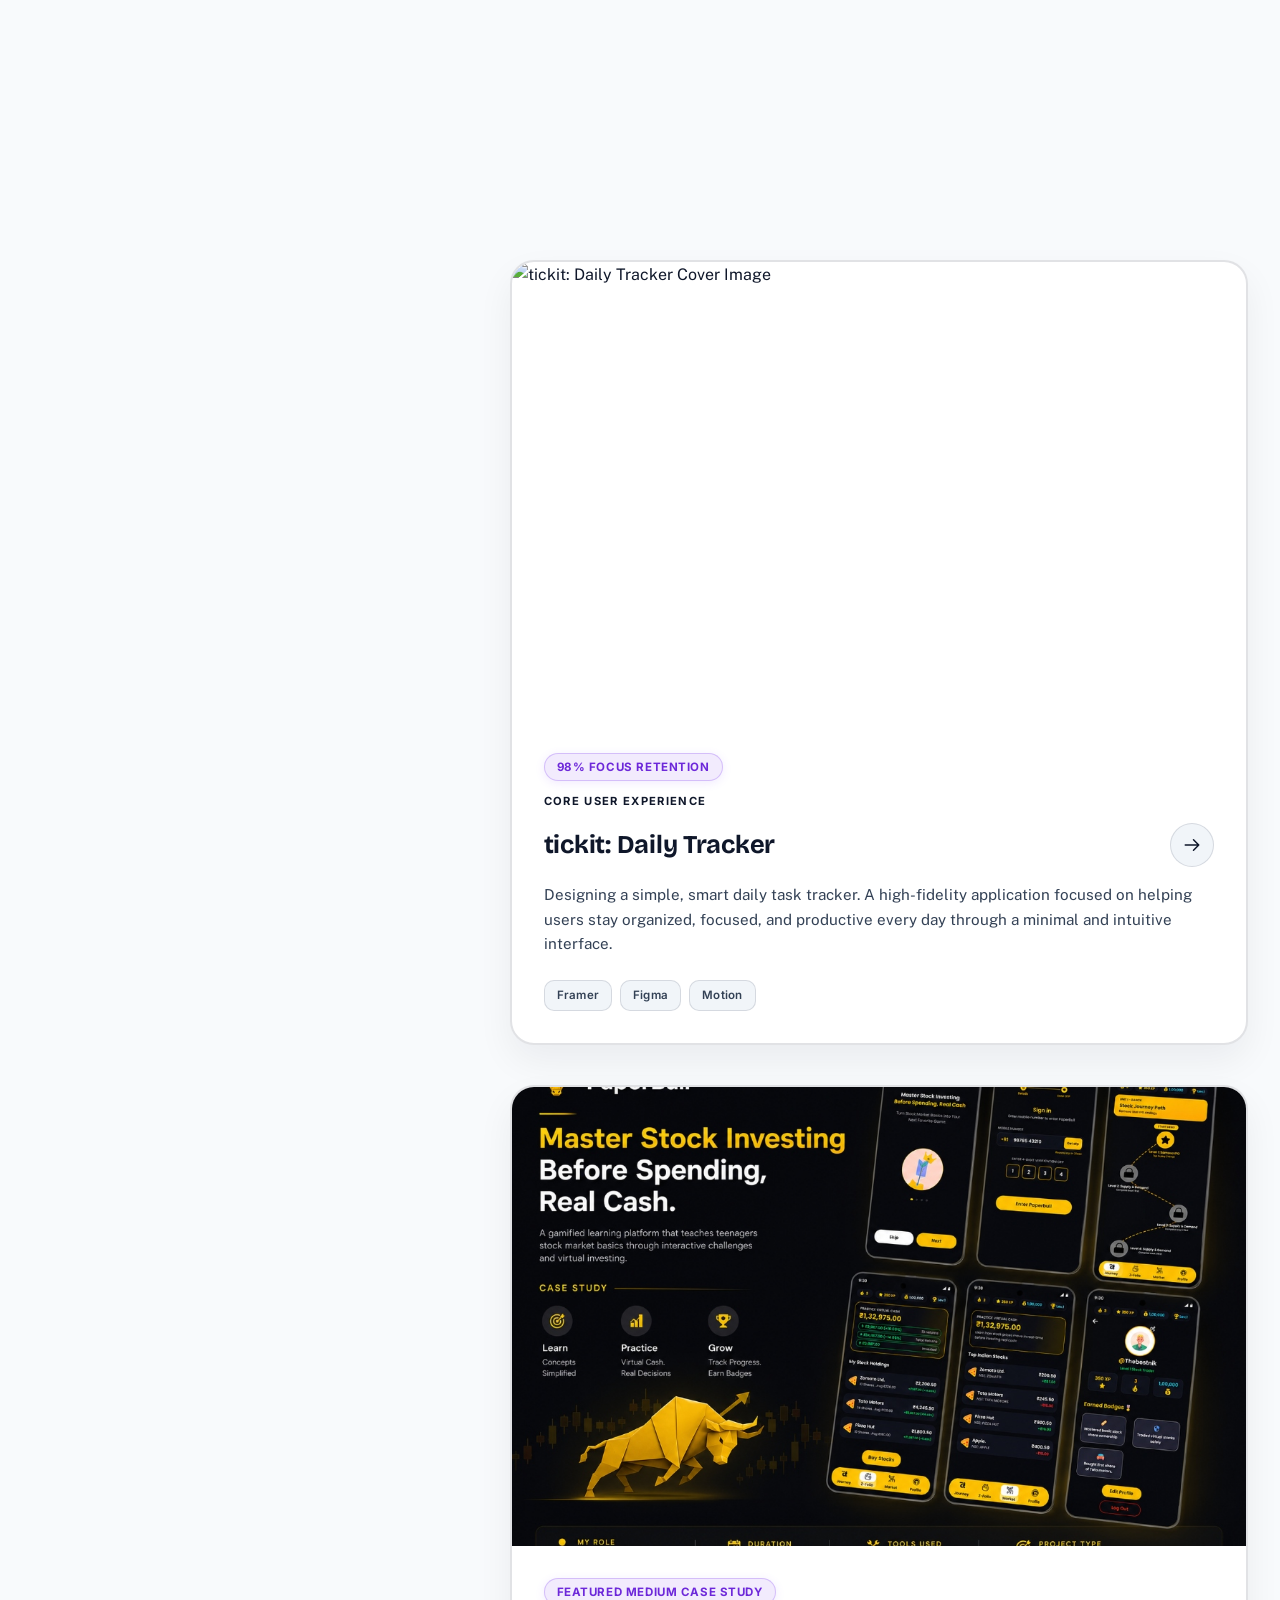
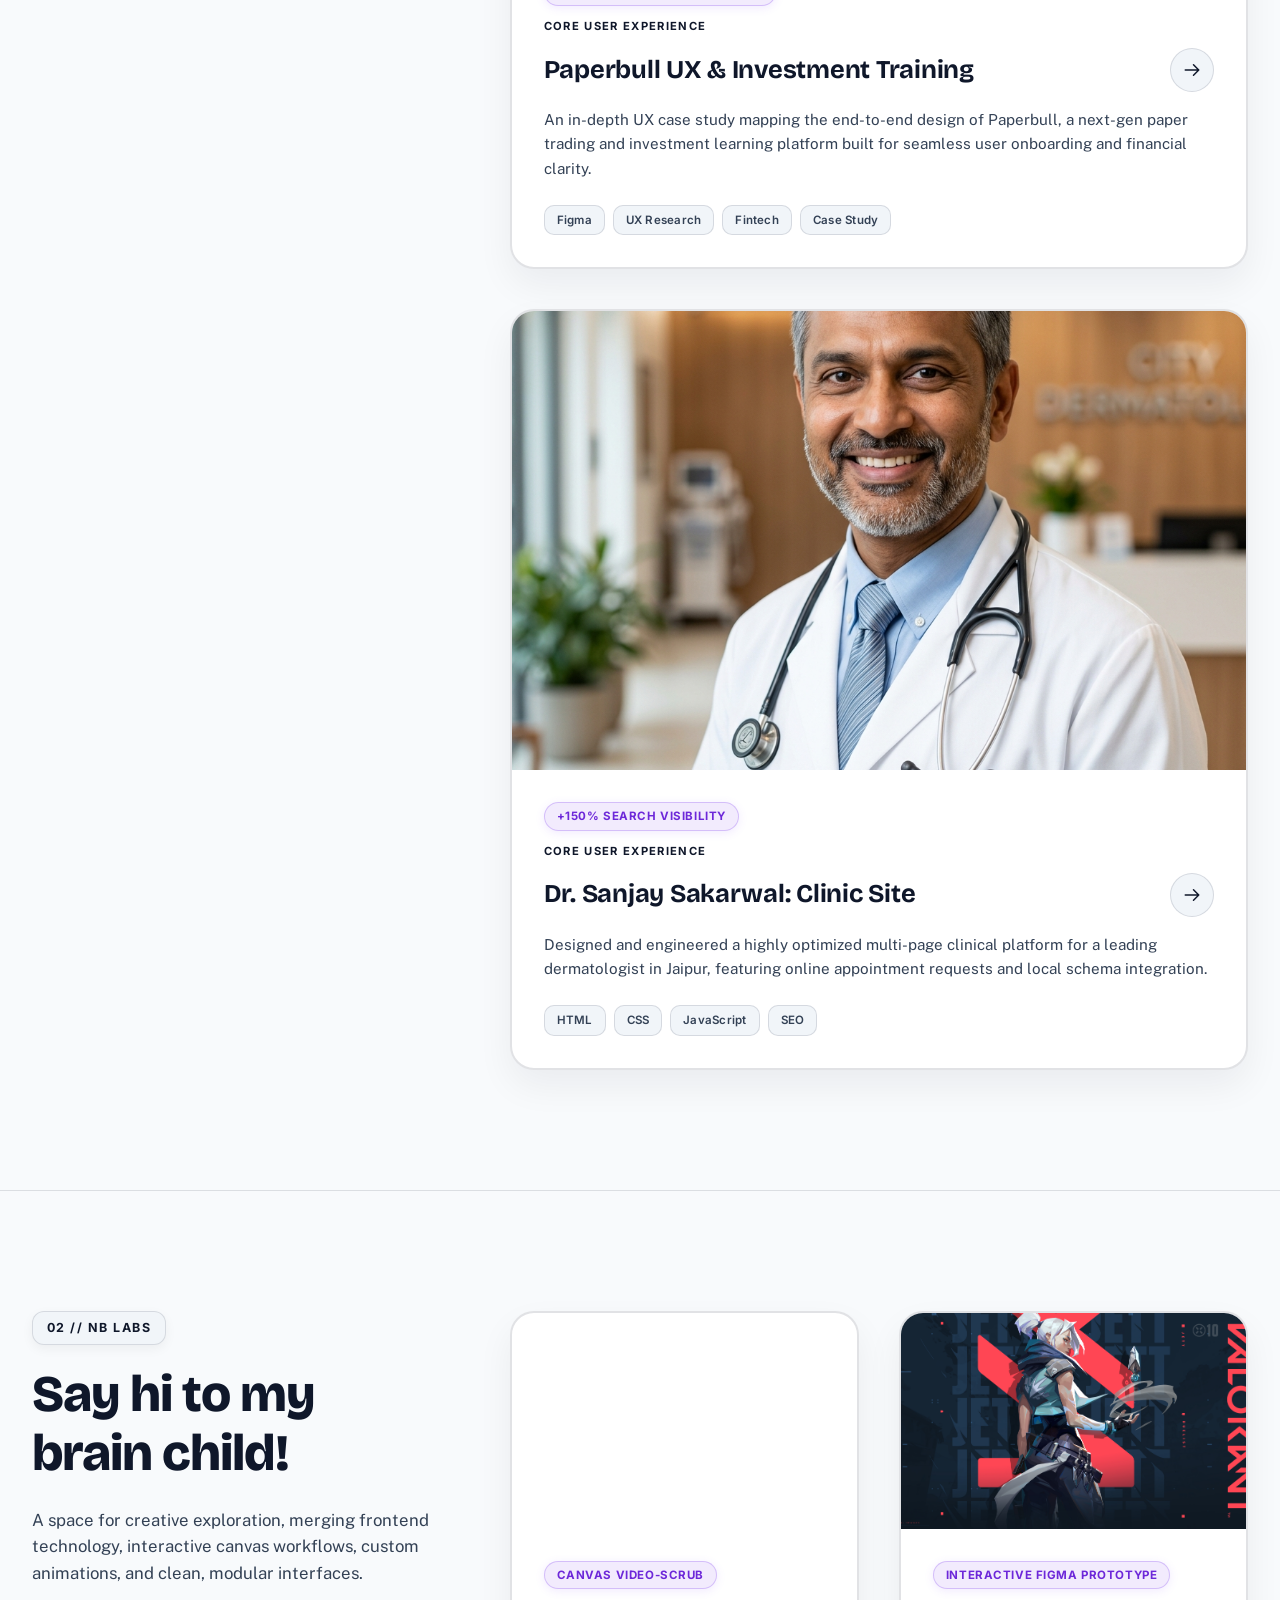
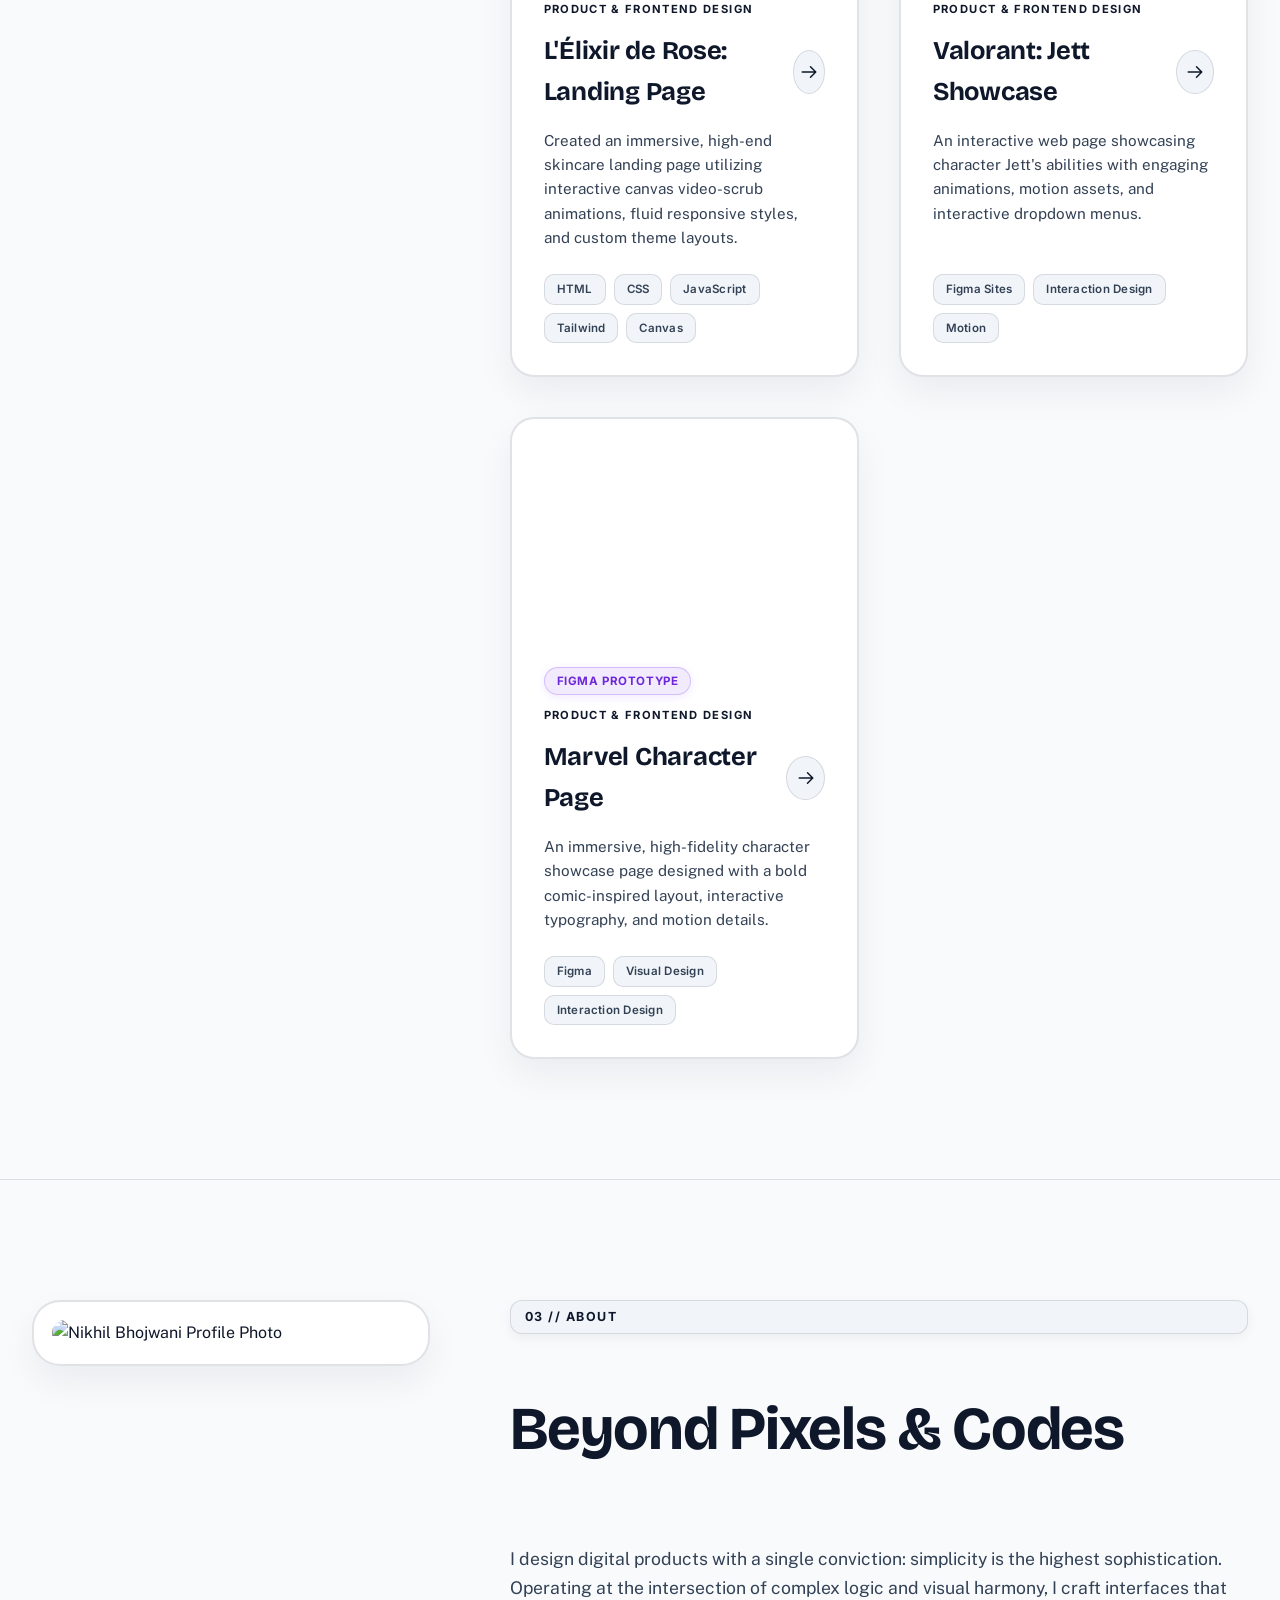
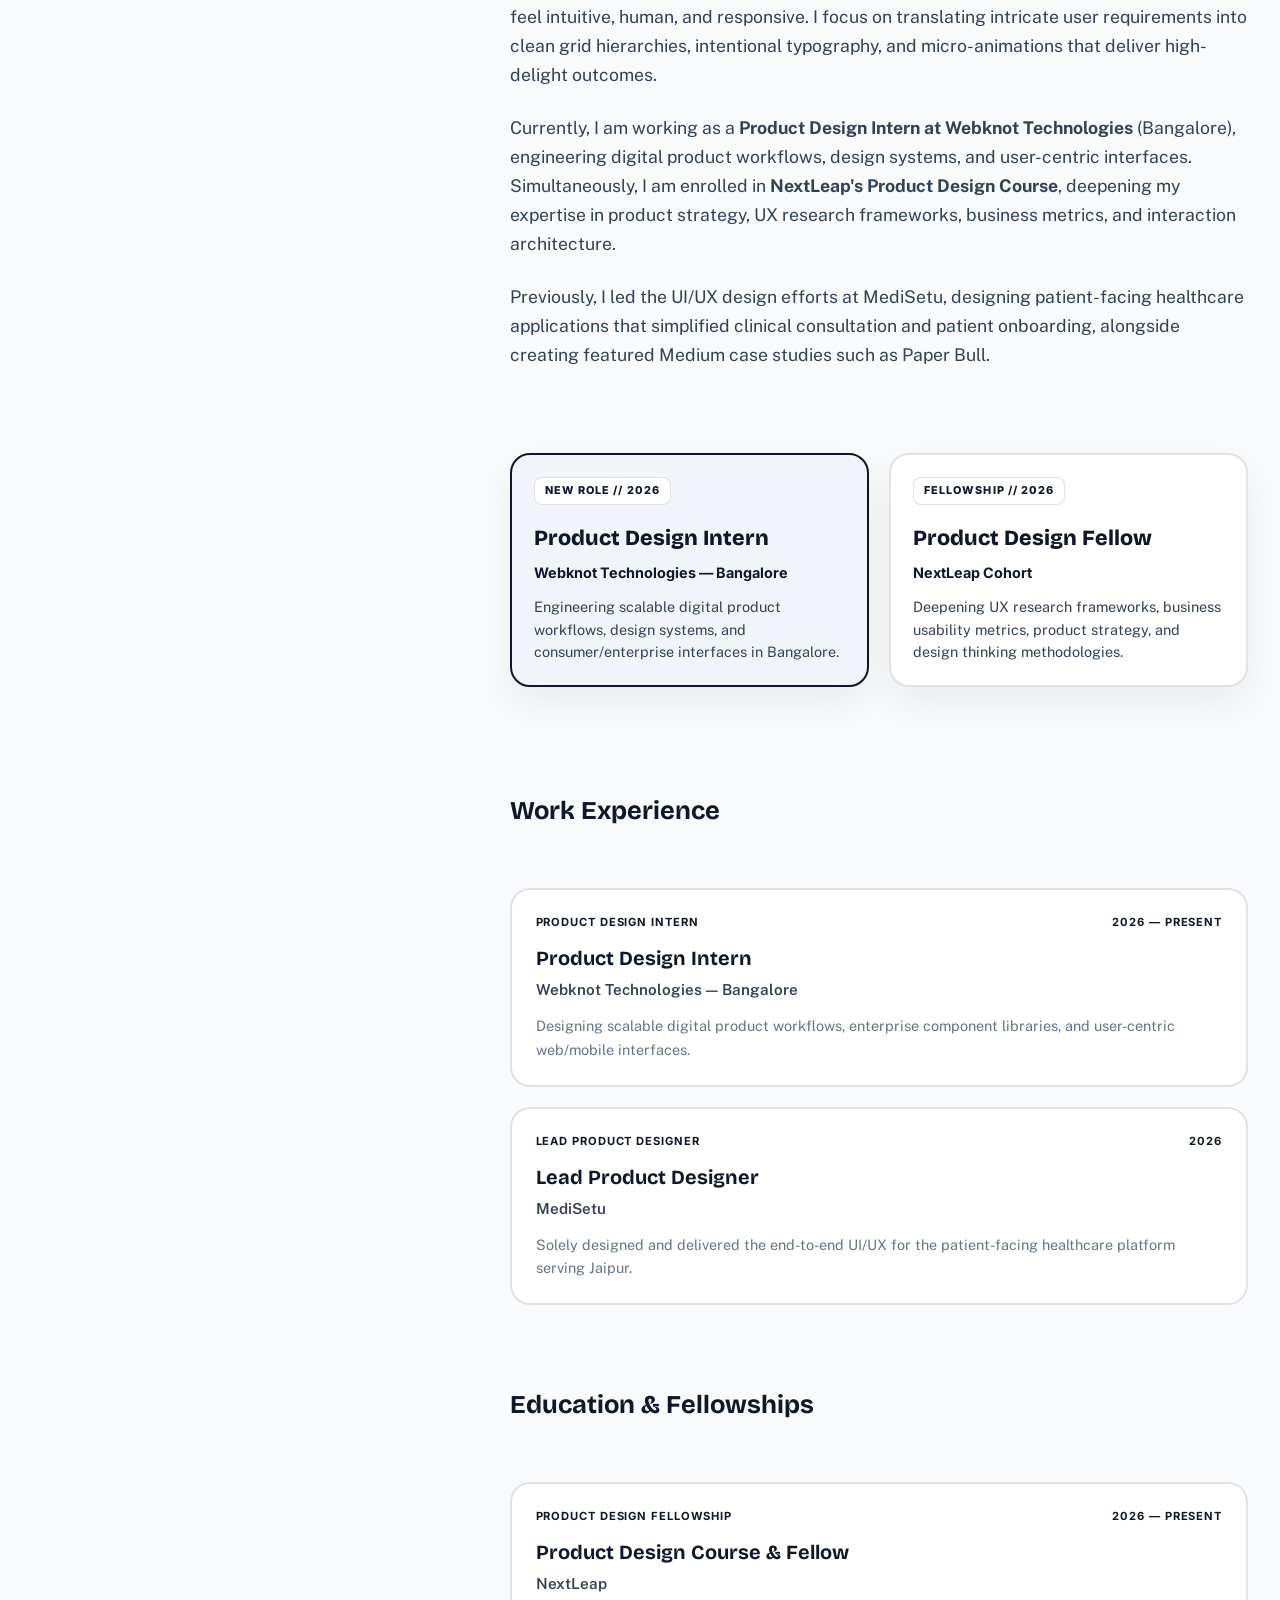
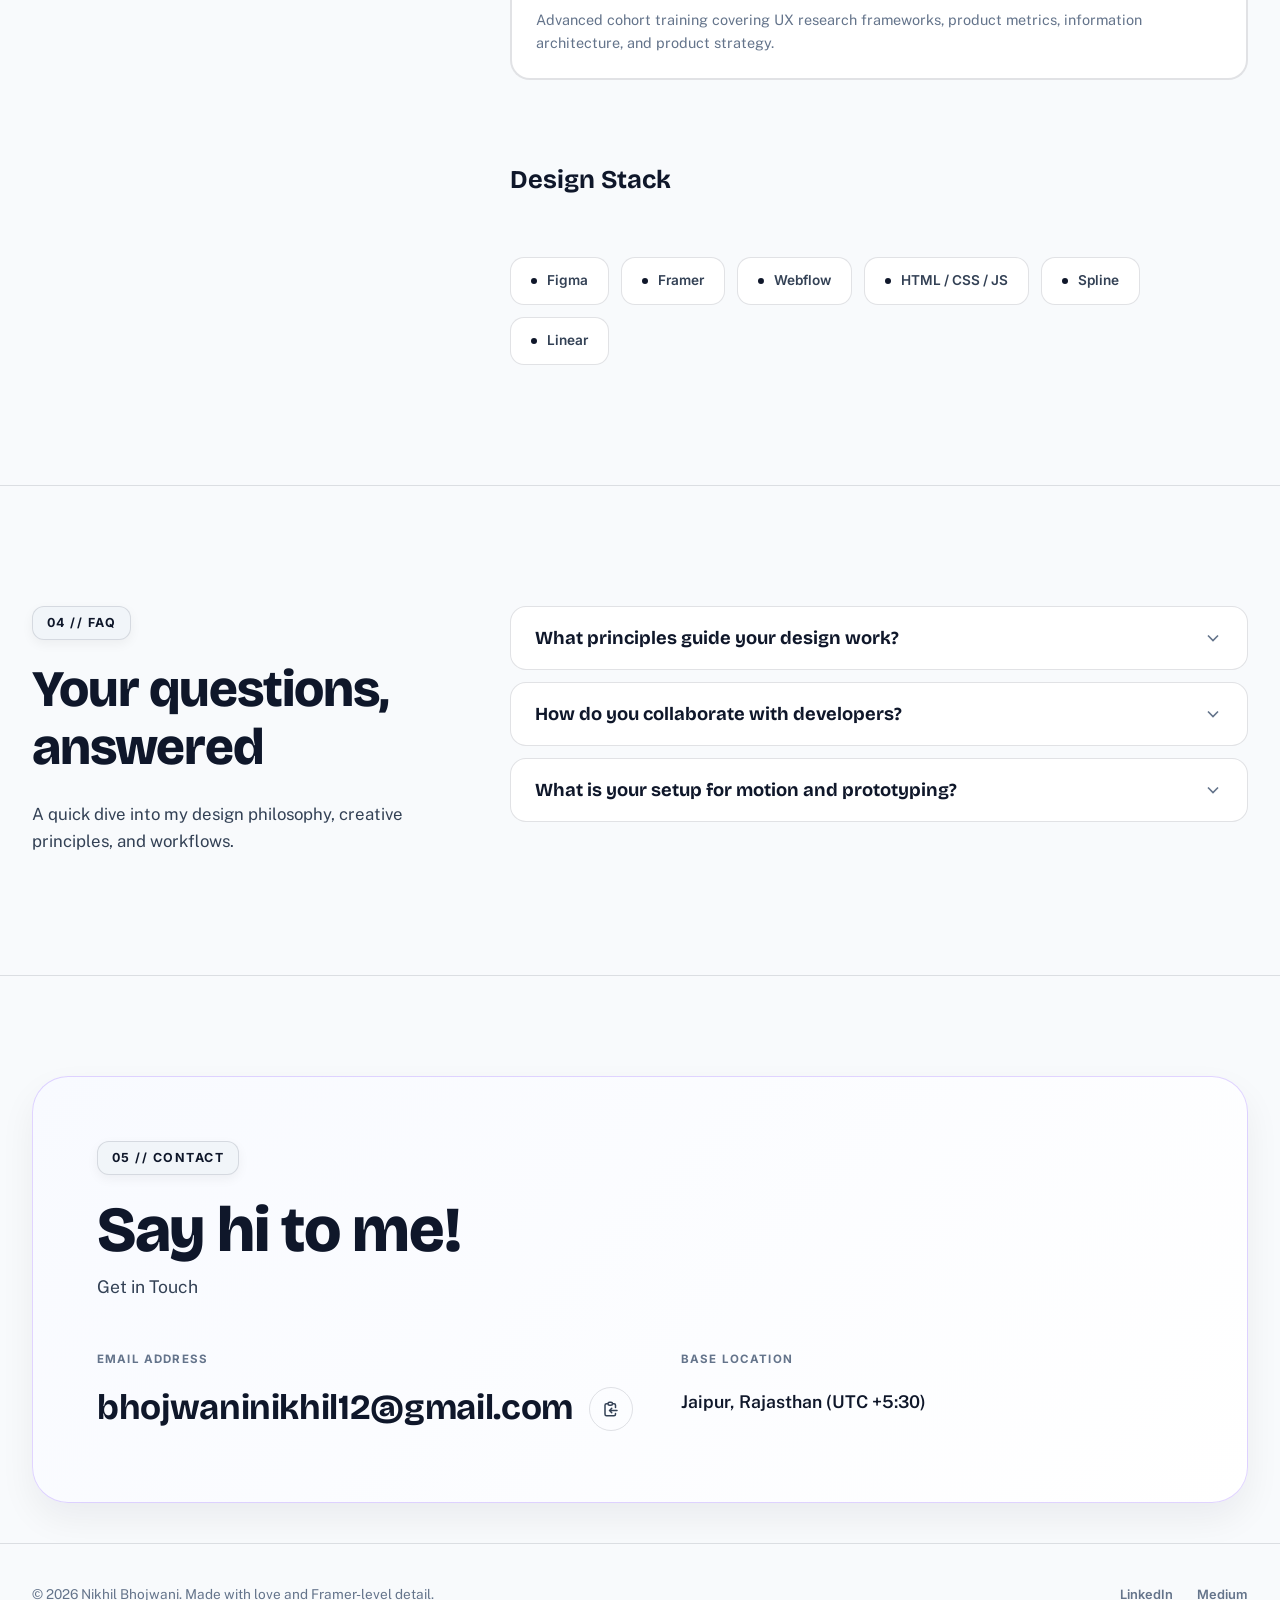
==== commit 153e58eb: "fix: Revert About photo to real photo only, restore 4 Selected Work case studies including Paperbull" ====
--- a/index.html
+++ b/index.html
@@ -354,11 +354,7 @@
       <!-- Left Sidebar (Sticky Profile Photo) -->
       <div class="split-sidebar">
         <div class="about-photo-wrapper">
-          <div class="about-photo-swap">
-            <img class="about-photo photo-normal" src="https://nikhil-bhojwani-portfolio-1067926082825.asia-southeast1.run.app/assets/regenerated_image_1778444778856-AO2qKUTk.jpg" alt="Nikhil Bhojwani Profile Photo">
-            <img class="about-photo photo-ghibli" src="assets/nikhil_ghibli.jpg" alt="Nikhil — Ghibli Version">
-          </div>
-          <span class="photo-hover-hint">Hover to see my Ghibli self ✨</span>
+          <img class="about-photo" src="https://nikhil-bhojwani-portfolio-1067926082825.asia-southeast1.run.app/assets/regenerated_image_1778444778856-AO2qKUTk.jpg" alt="Nikhil Bhojwani Profile Photo">
         </div>
       </div>
       <!-- Right Column: Personal Narrative -->
--- a/index.css
+++ b/index.css
@@ -1380,53 +1380,6 @@
   margin-bottom: 24px;
 }
 
-/* --- About Photo Ghibli Hover Swap --- */
-.about-photo-swap {
-  position: relative;
-  display: block;
-  border-radius: 16px;
-  overflow: hidden;
-  cursor: pointer;
-}
-
-.about-photo-swap .photo-normal {
-  display: block;
-  width: 100%;
-  height: auto;
-  border-radius: 16px;
-  transition: opacity 0.5s ease;
-}
-
-.about-photo-swap .photo-ghibli {
-  position: absolute;
-  inset: 0;
-  width: 100%;
-  height: 100%;
-  object-fit: cover;
-  border-radius: 16px;
-  opacity: 0;
-  transition: opacity 0.5s ease;
-}
-
-.about-photo-swap:hover .photo-ghibli {
-  opacity: 1;
-}
-
-.about-photo-swap:hover .photo-normal {
-  opacity: 0;
-}
-
-.photo-hover-hint {
-  display: block;
-  text-align: center;
-  margin-top: 10px;
-  font-family: var(--font-alt);
-  font-size: 0.75rem;
-  font-weight: 500;
-  color: var(--text-muted);
-  letter-spacing: 0.03em;
-  opacity: 0.8;
-}
 
 /* --- Work Sidebar Header (All Projects label) --- */
 .work-sidebar-header {
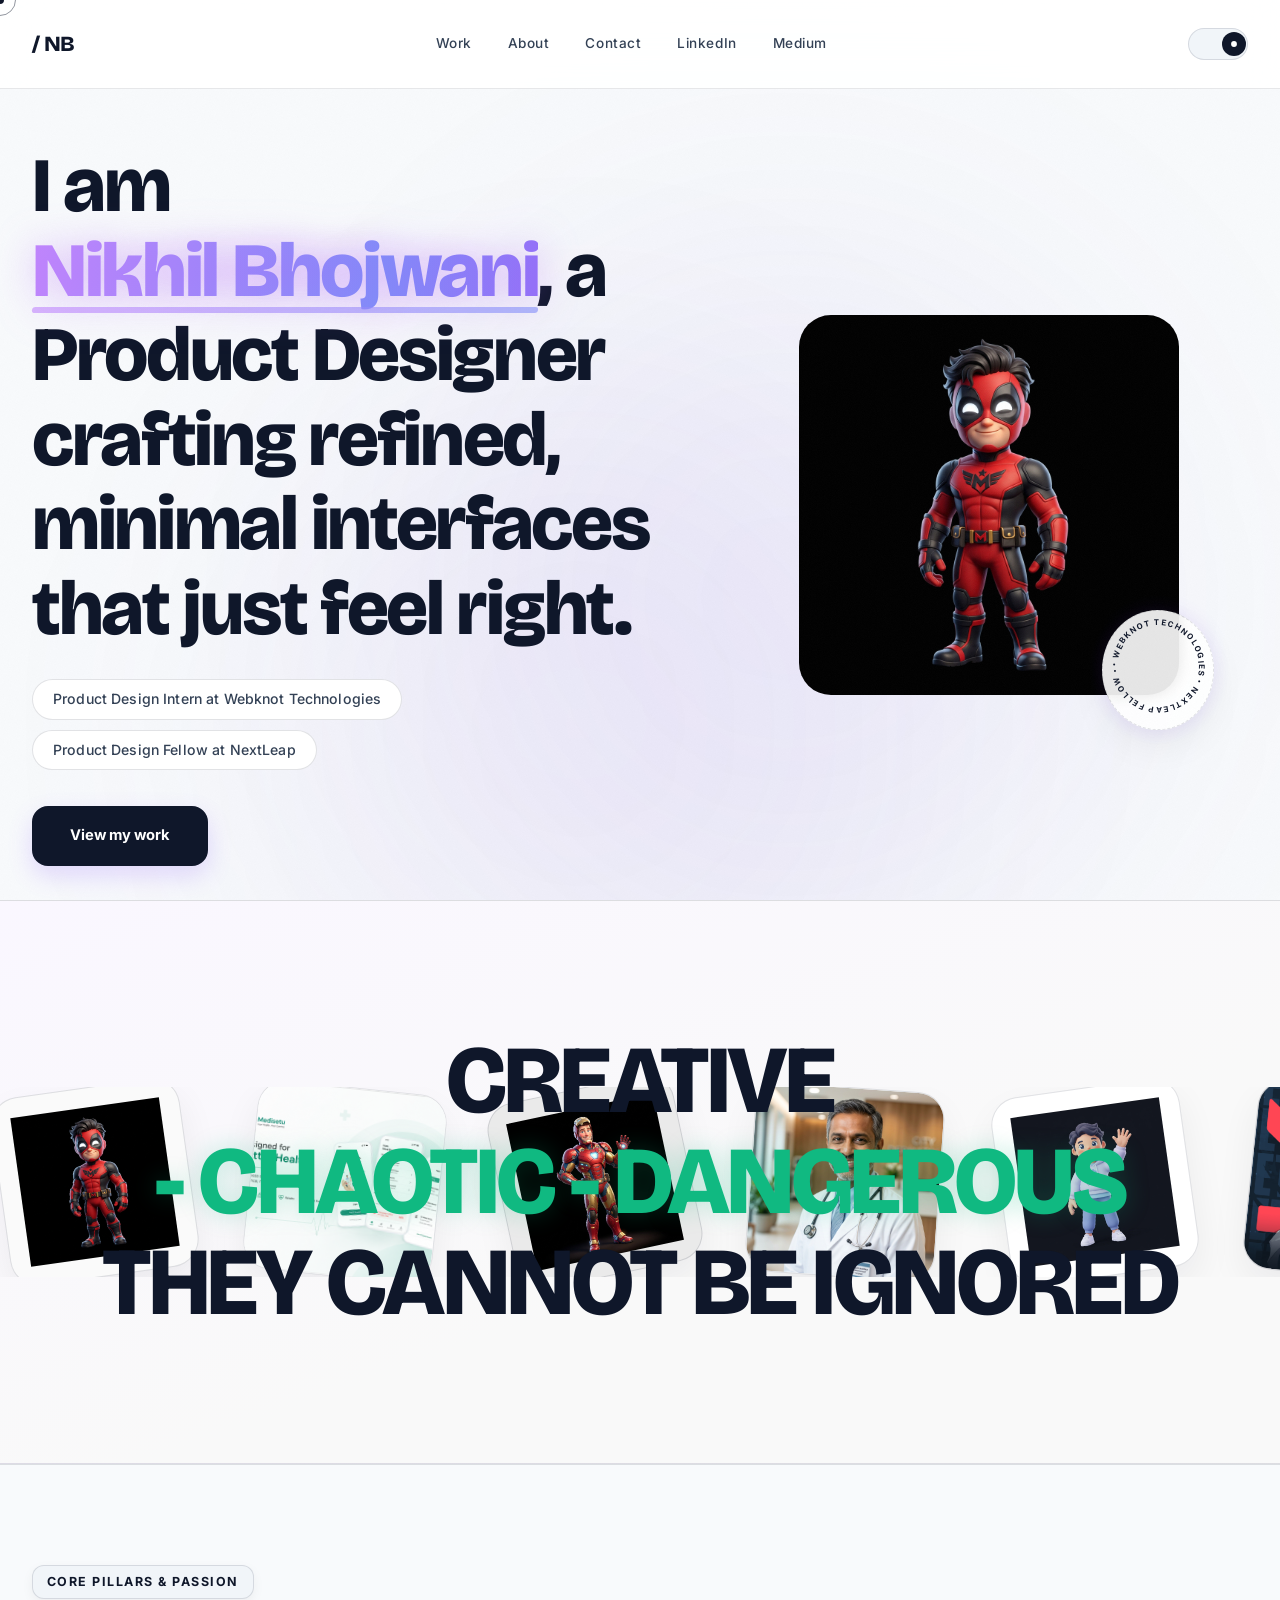
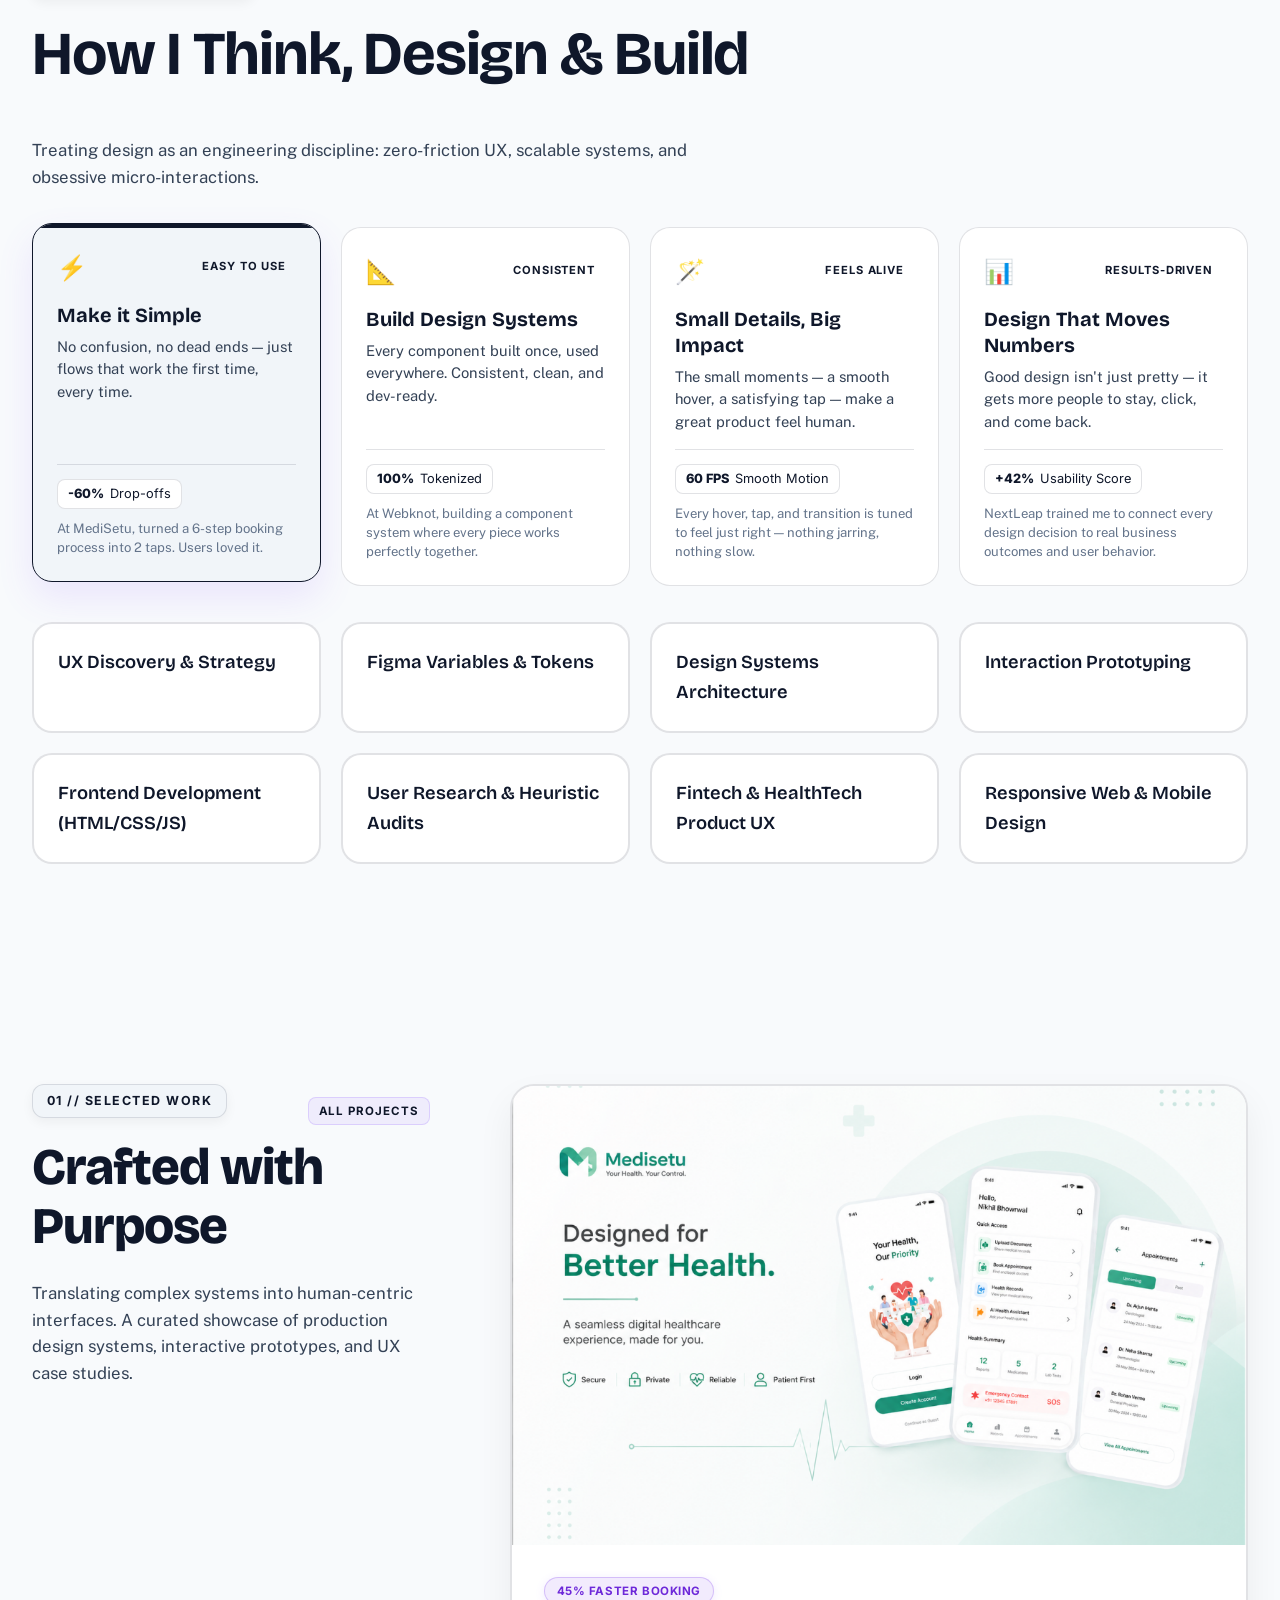
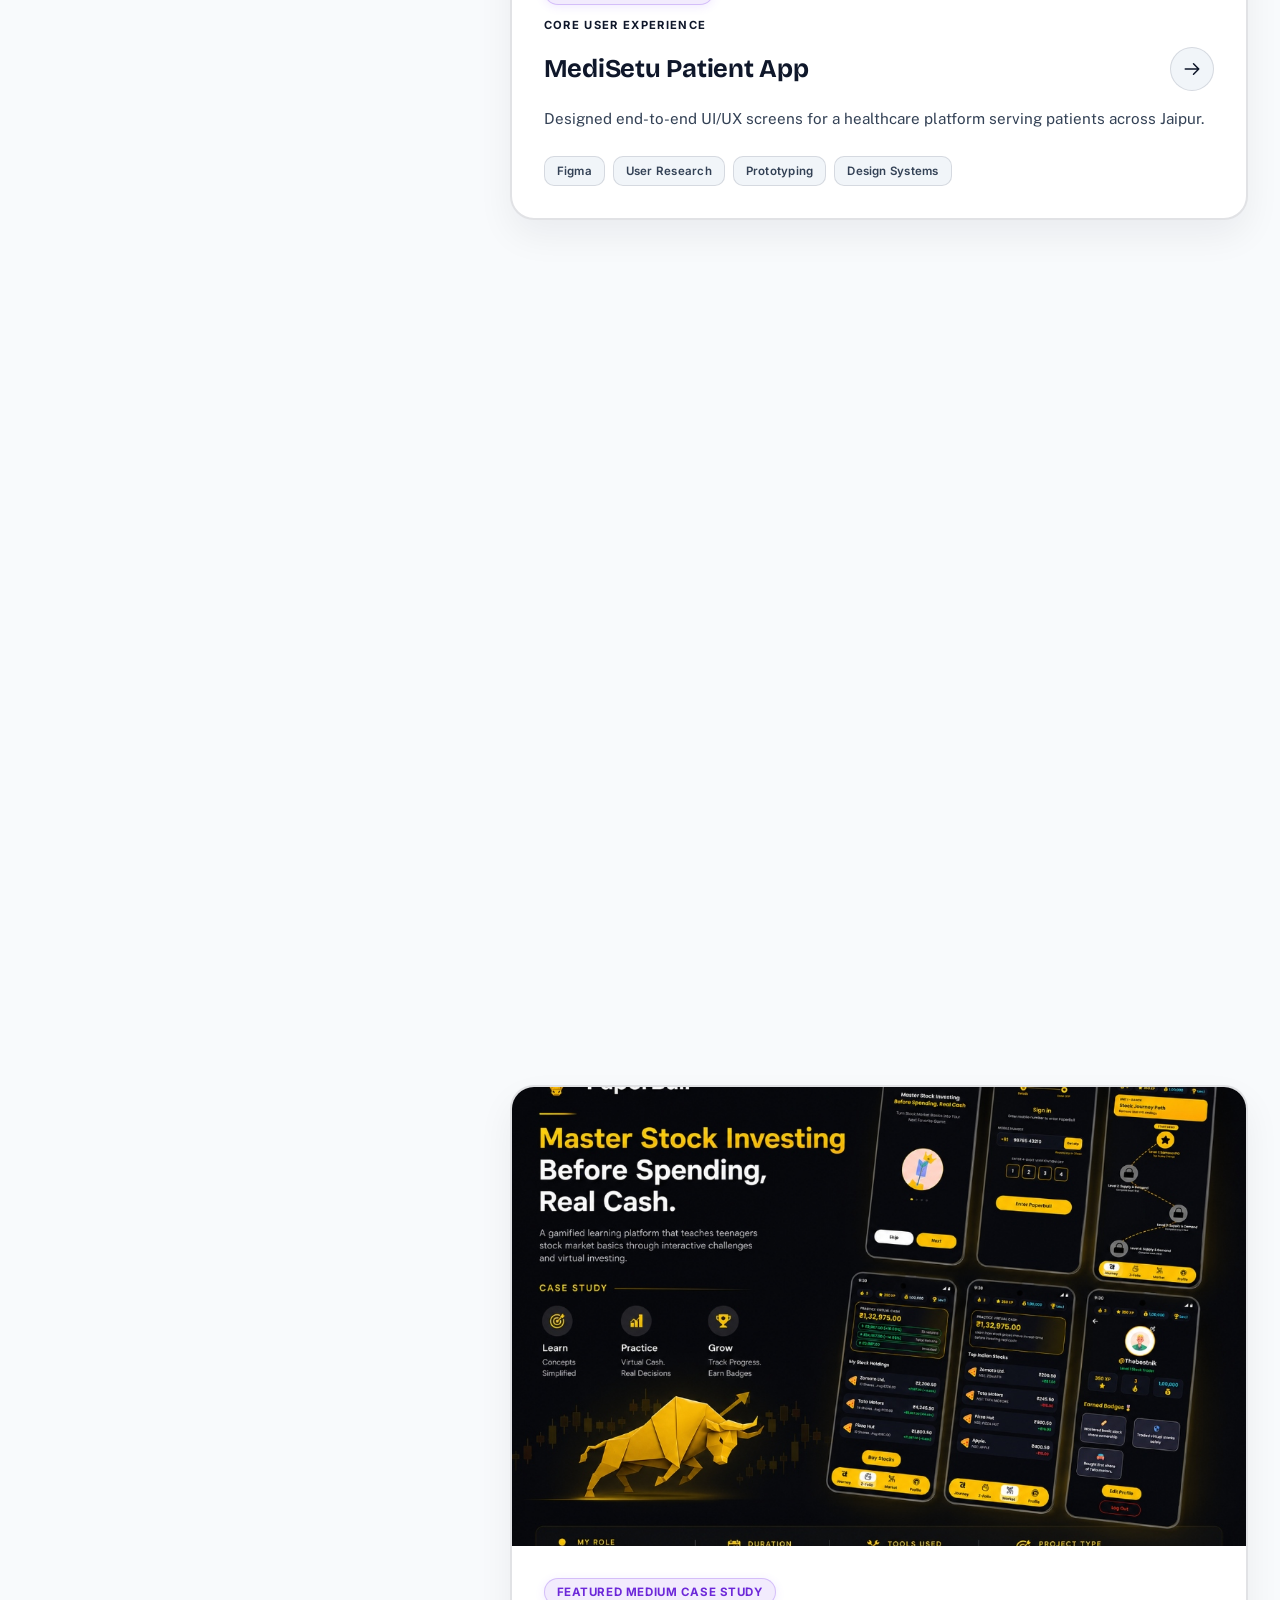
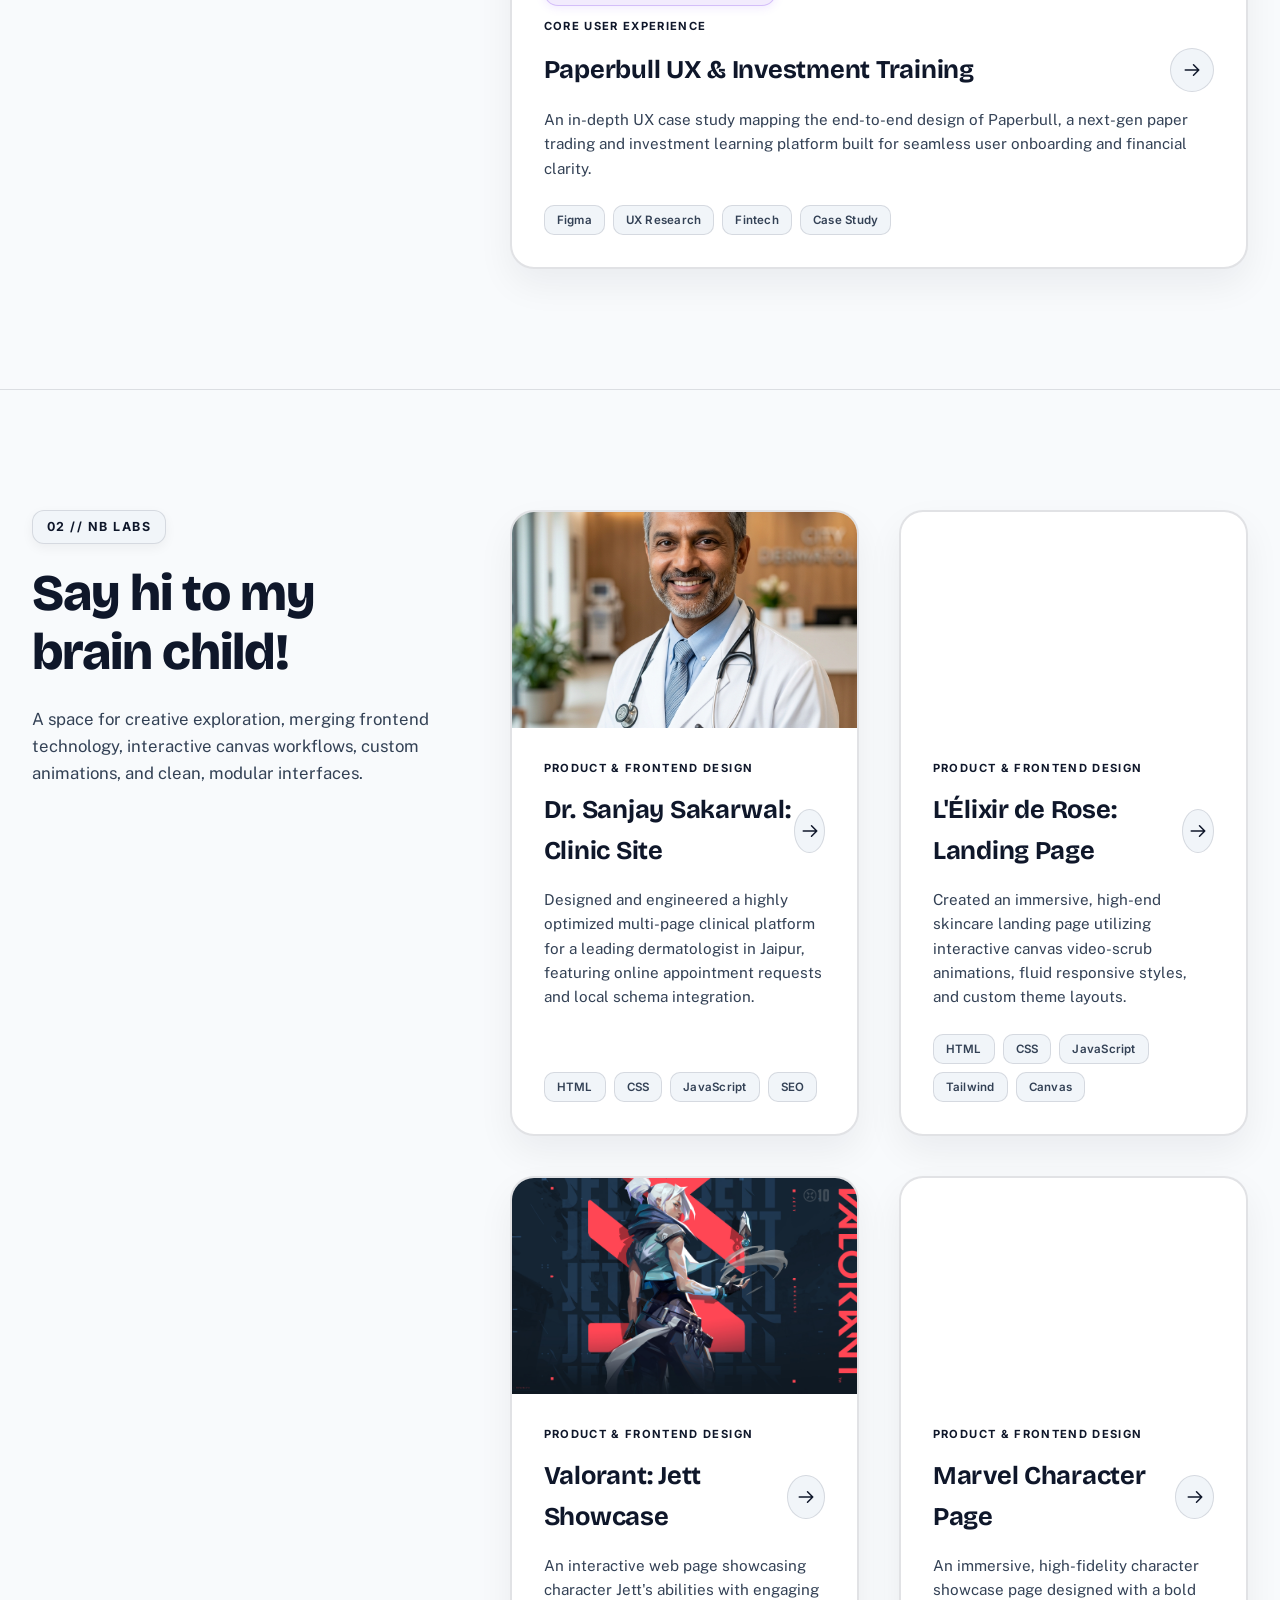
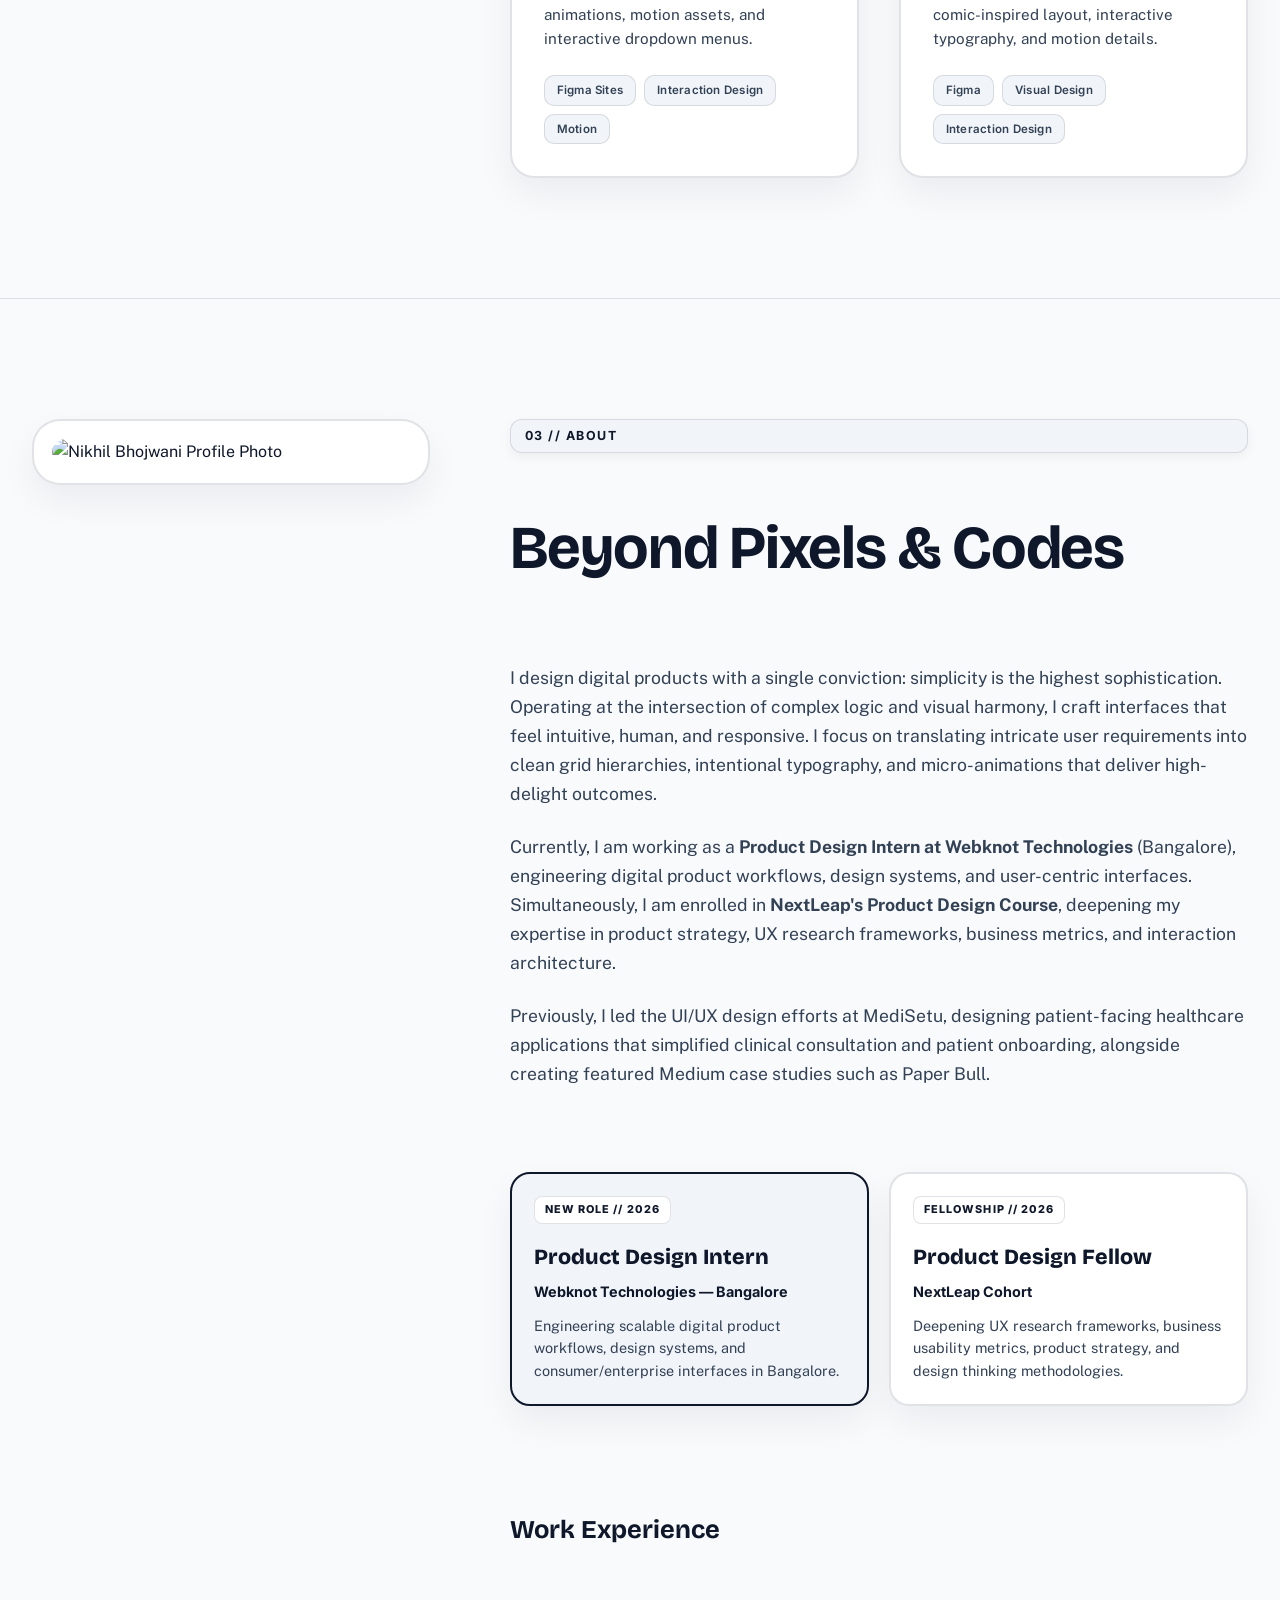
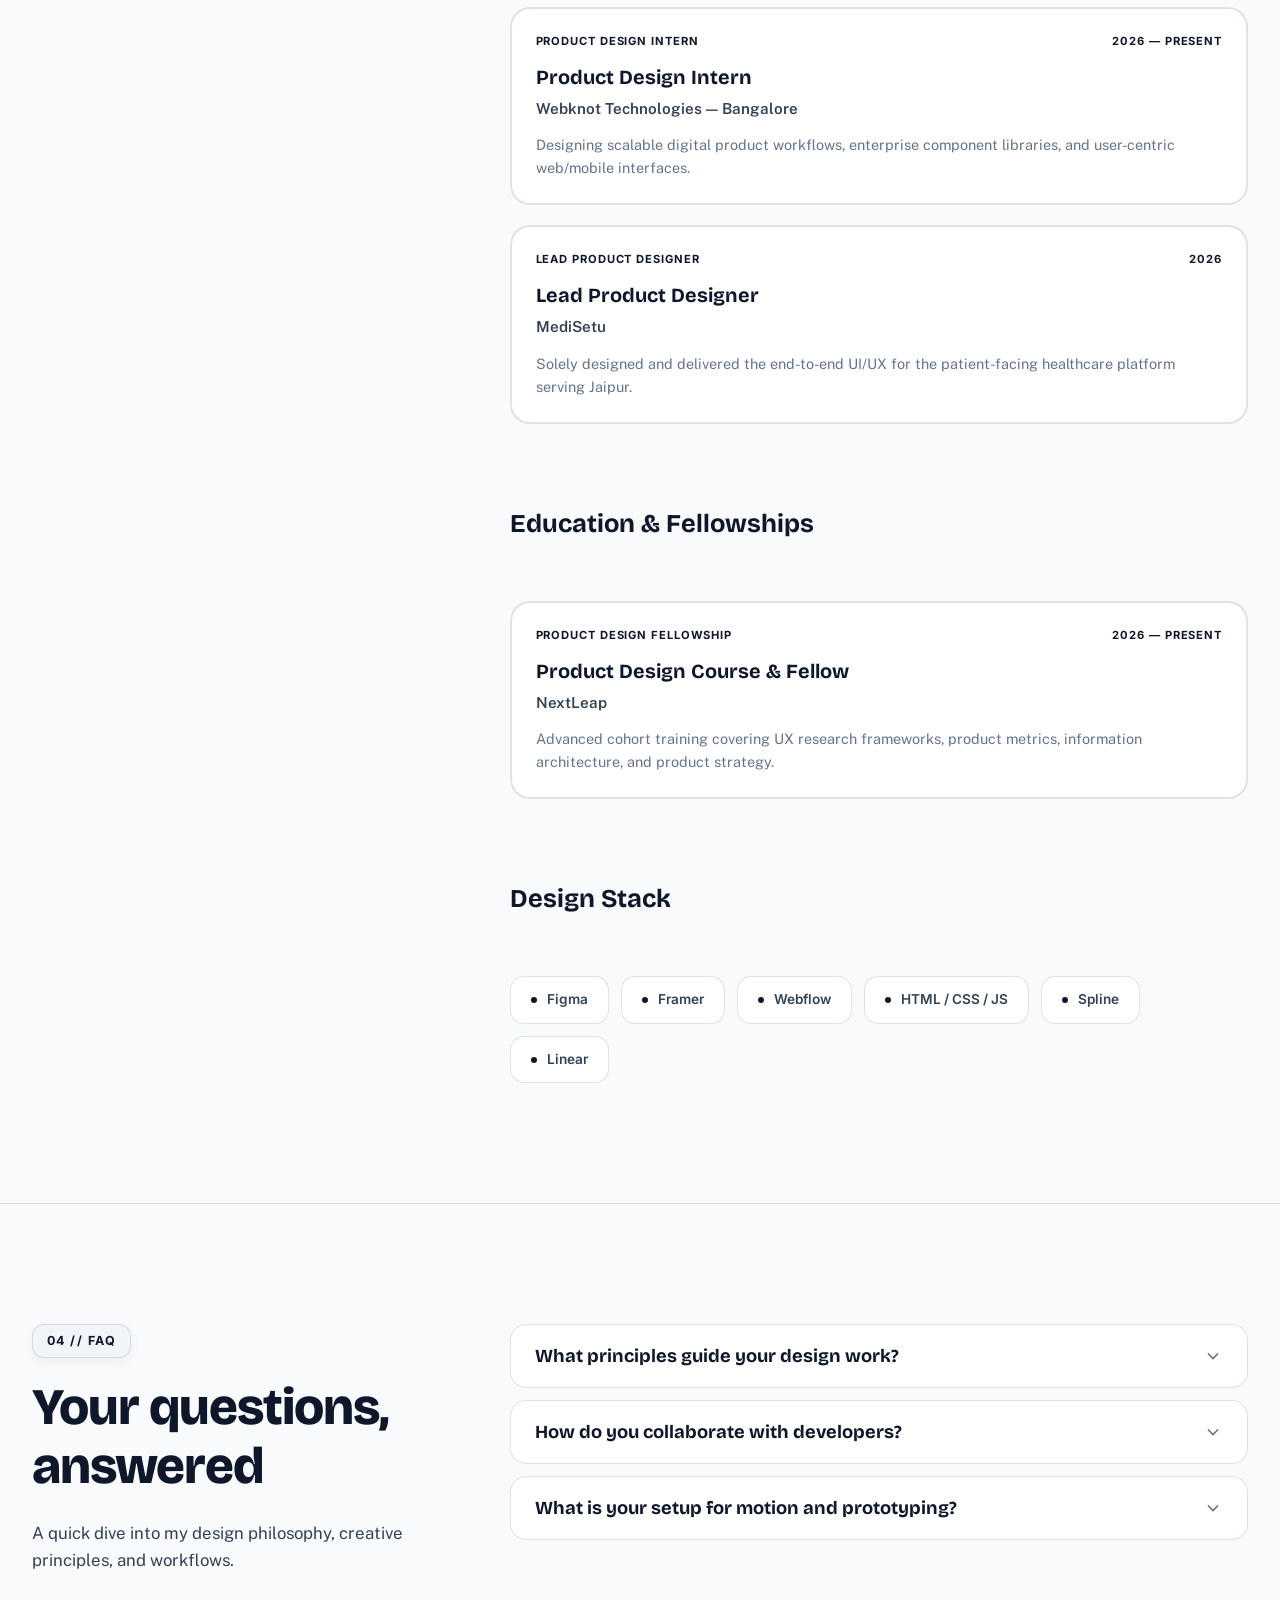
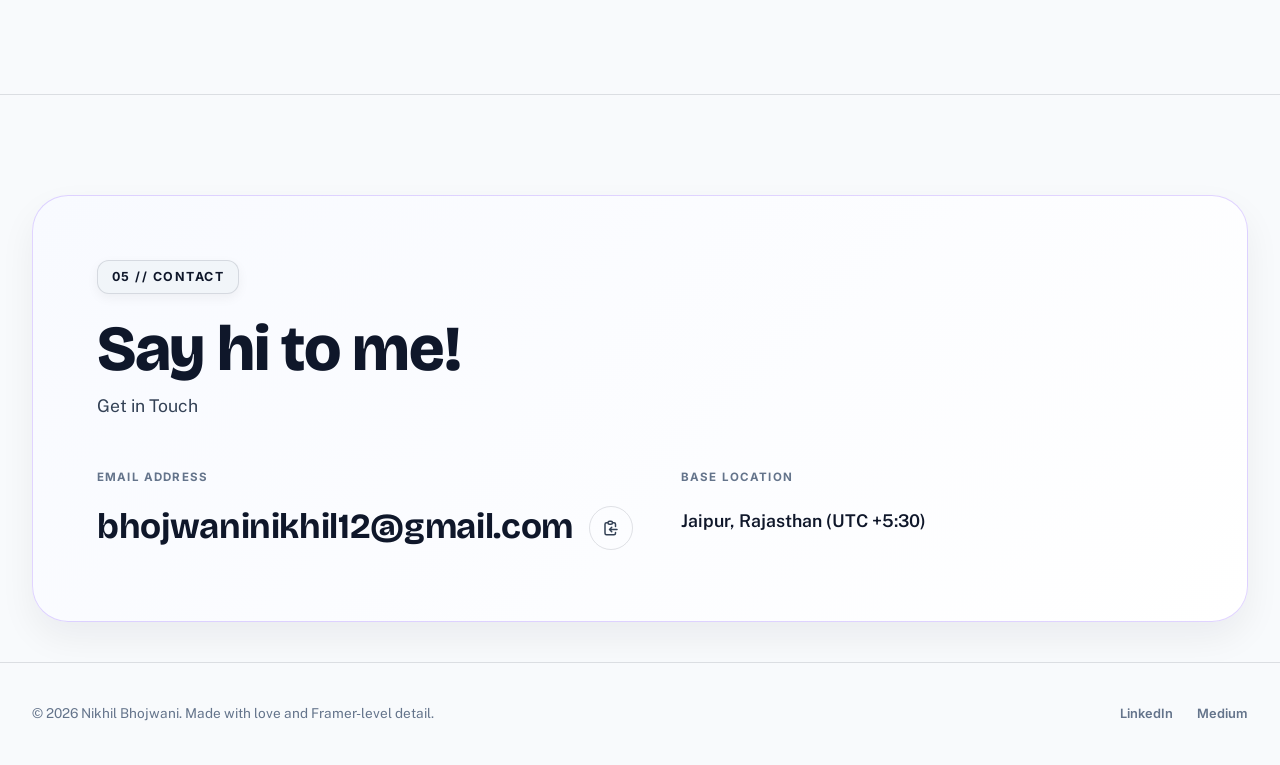
==== commit 90935759: "feat: Add Ghibli hover swap to About photo, revert Dr. Sanjay cover, remove technical metric badges" ====
--- a/index.html
+++ b/index.html
@@ -354,7 +354,10 @@
       <!-- Left Sidebar (Sticky Profile Photo) -->
       <div class="split-sidebar">
         <div class="about-photo-wrapper">
-          <img class="about-photo" src="https://nikhil-bhojwani-portfolio-1067926082825.asia-southeast1.run.app/assets/regenerated_image_1778444778856-AO2qKUTk.jpg" alt="Nikhil Bhojwani Profile Photo">
+          <div class="about-photo-swap">
+            <img class="about-photo photo-normal" src="https://nikhil-bhojwani-portfolio-1067926082825.asia-southeast1.run.app/assets/regenerated_image_1778444778856-AO2qKUTk.jpg" alt="Nikhil Bhojwani Profile Photo">
+            <img class="about-photo photo-ghibli" src="assets/nikhil_ghibli.jpg" alt="Nikhil — Ghibli Illustration">
+          </div>
         </div>
       </div>
       <!-- Right Column: Personal Narrative -->
--- a/index.css
+++ b/index.css
@@ -1380,6 +1380,42 @@
   margin-bottom: 24px;
 }
 
+/* --- About Photo Ghibli Hover Swap --- */
+.about-photo-swap {
+  position: relative;
+  display: block;
+  border-radius: 16px;
+  overflow: hidden;
+  cursor: pointer;
+}
+
+.about-photo-swap .photo-normal {
+  display: block;
+  width: 100%;
+  height: auto;
+  border-radius: 16px;
+  transition: opacity 0.4s ease;
+}
+
+.about-photo-swap .photo-ghibli {
+  position: absolute;
+  inset: 0;
+  width: 100%;
+  height: 100%;
+  object-fit: cover;
+  border-radius: 16px;
+  opacity: 0;
+  transition: opacity 0.4s ease;
+}
+
+.about-photo-swap:hover .photo-ghibli {
+  opacity: 1;
+}
+
+.about-photo-swap:hover .photo-normal {
+  opacity: 0;
+}
+
 
 /* --- Work Sidebar Header (All Projects label) --- */
 .work-sidebar-header {
